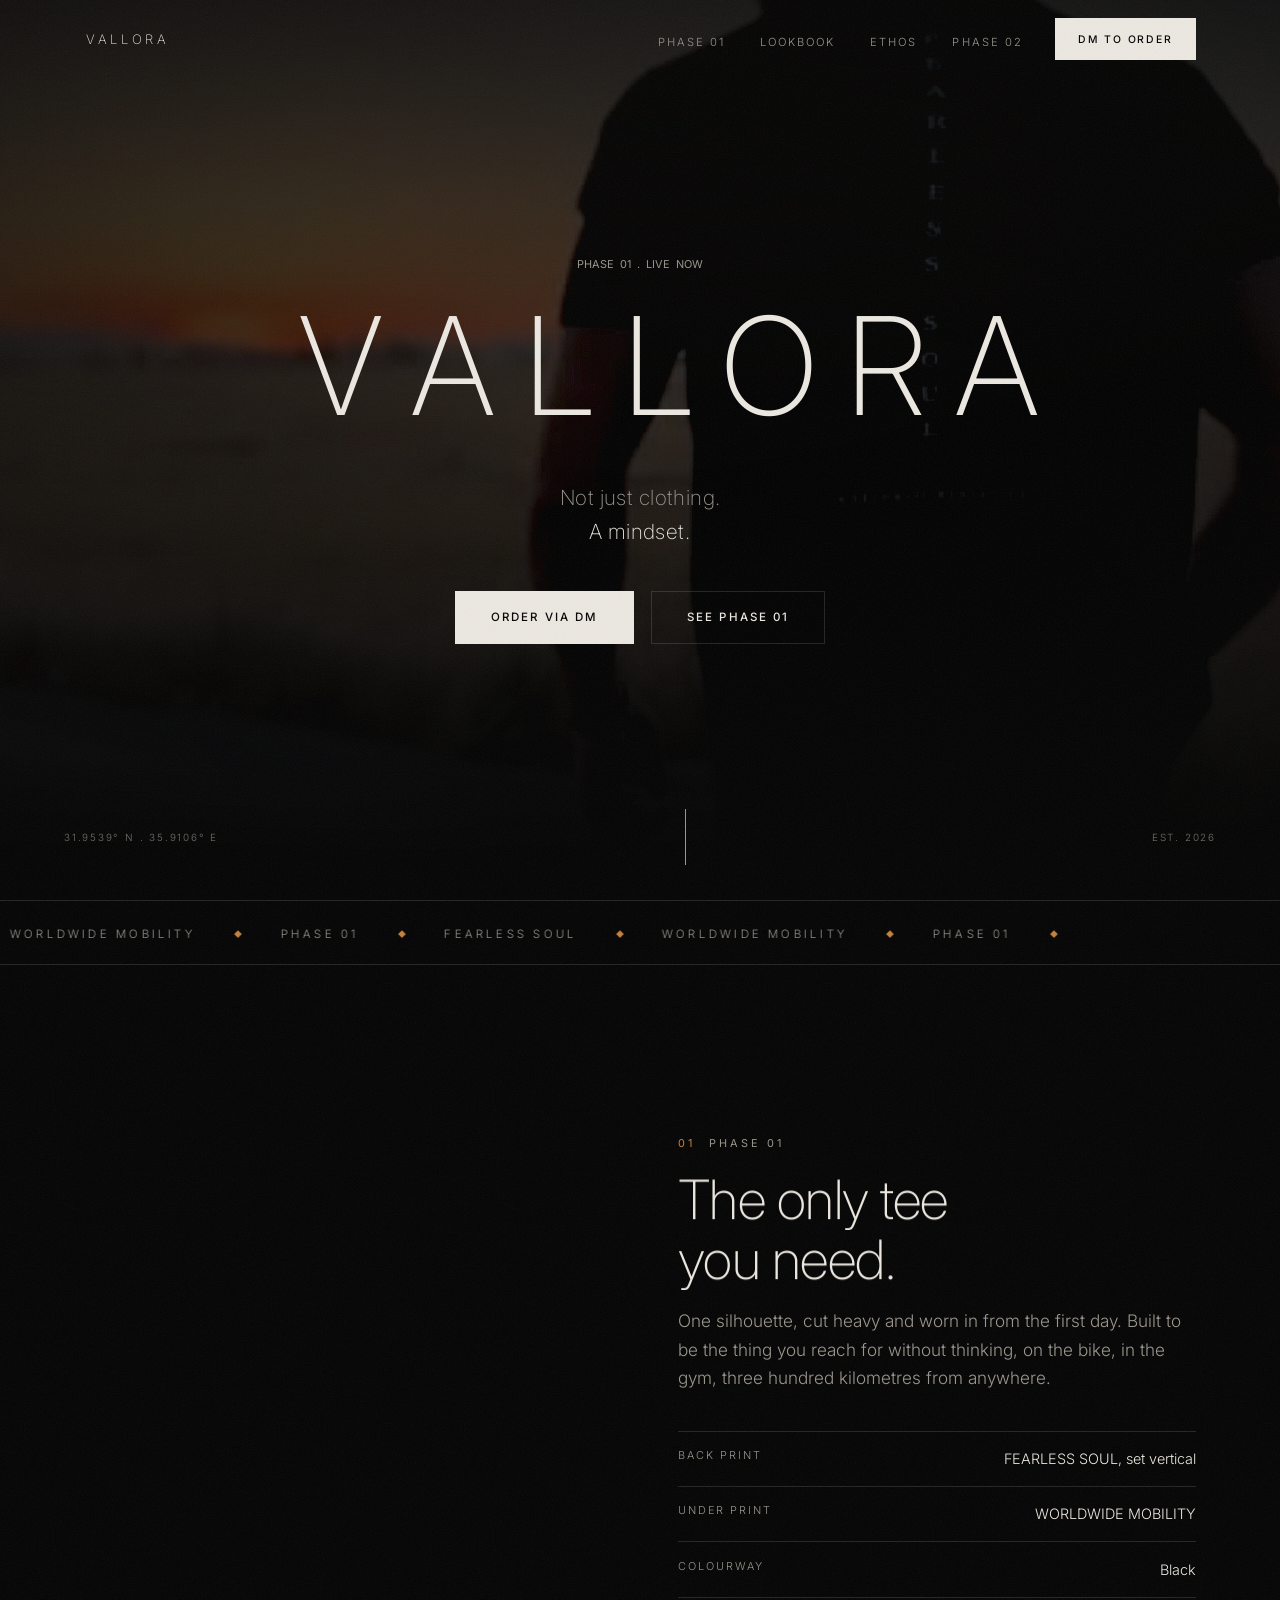
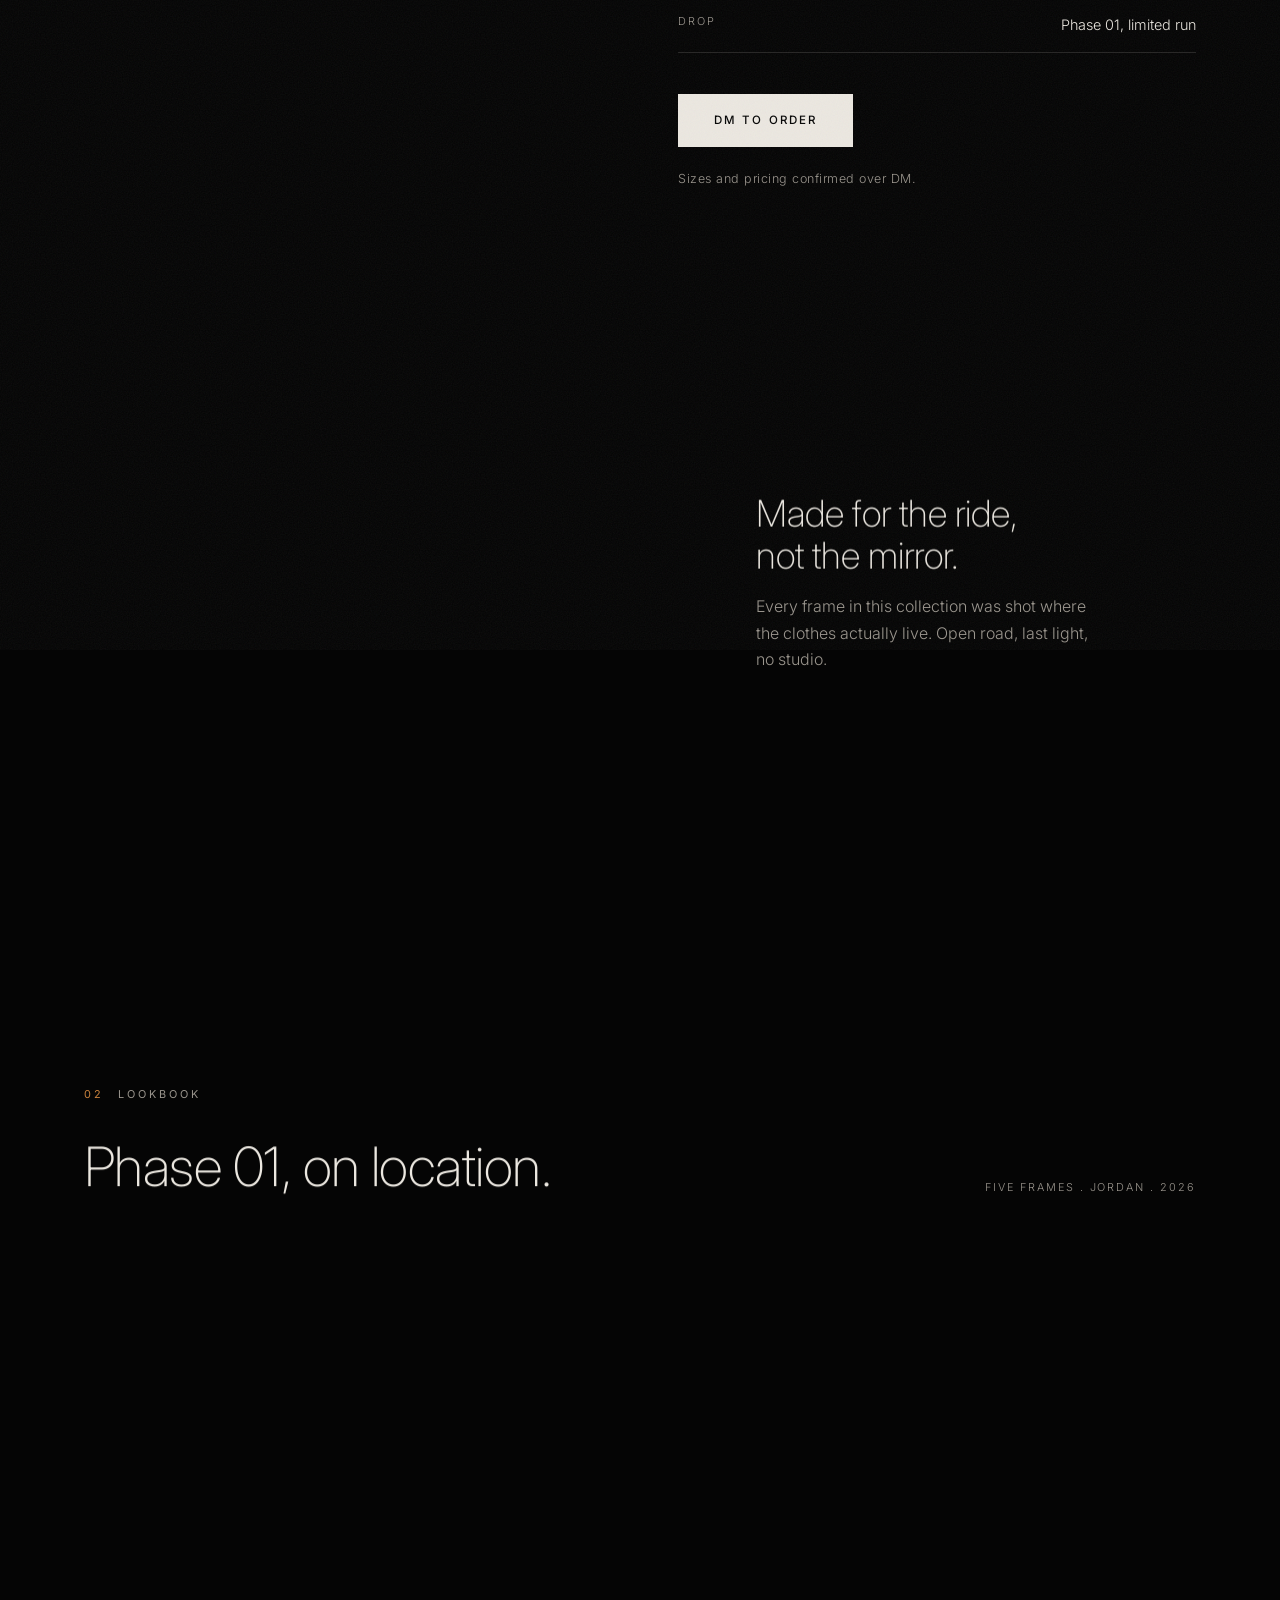
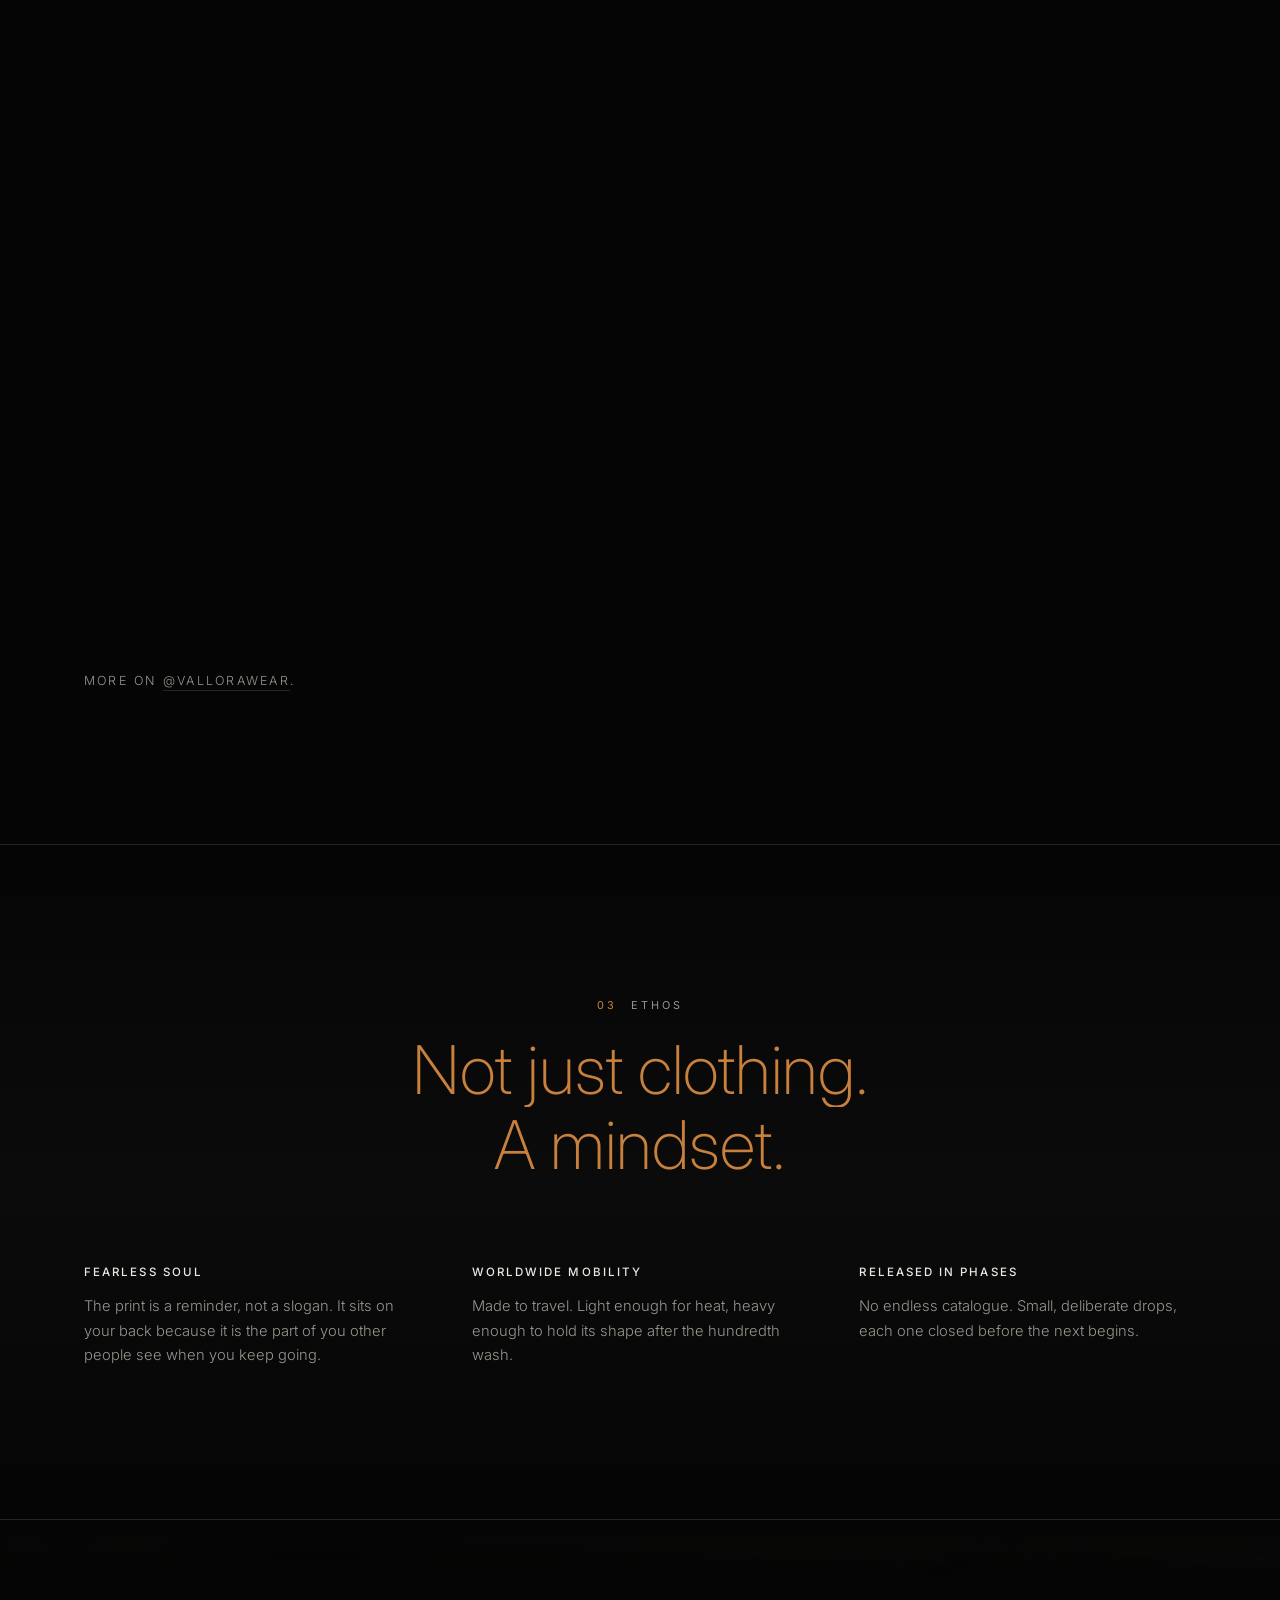
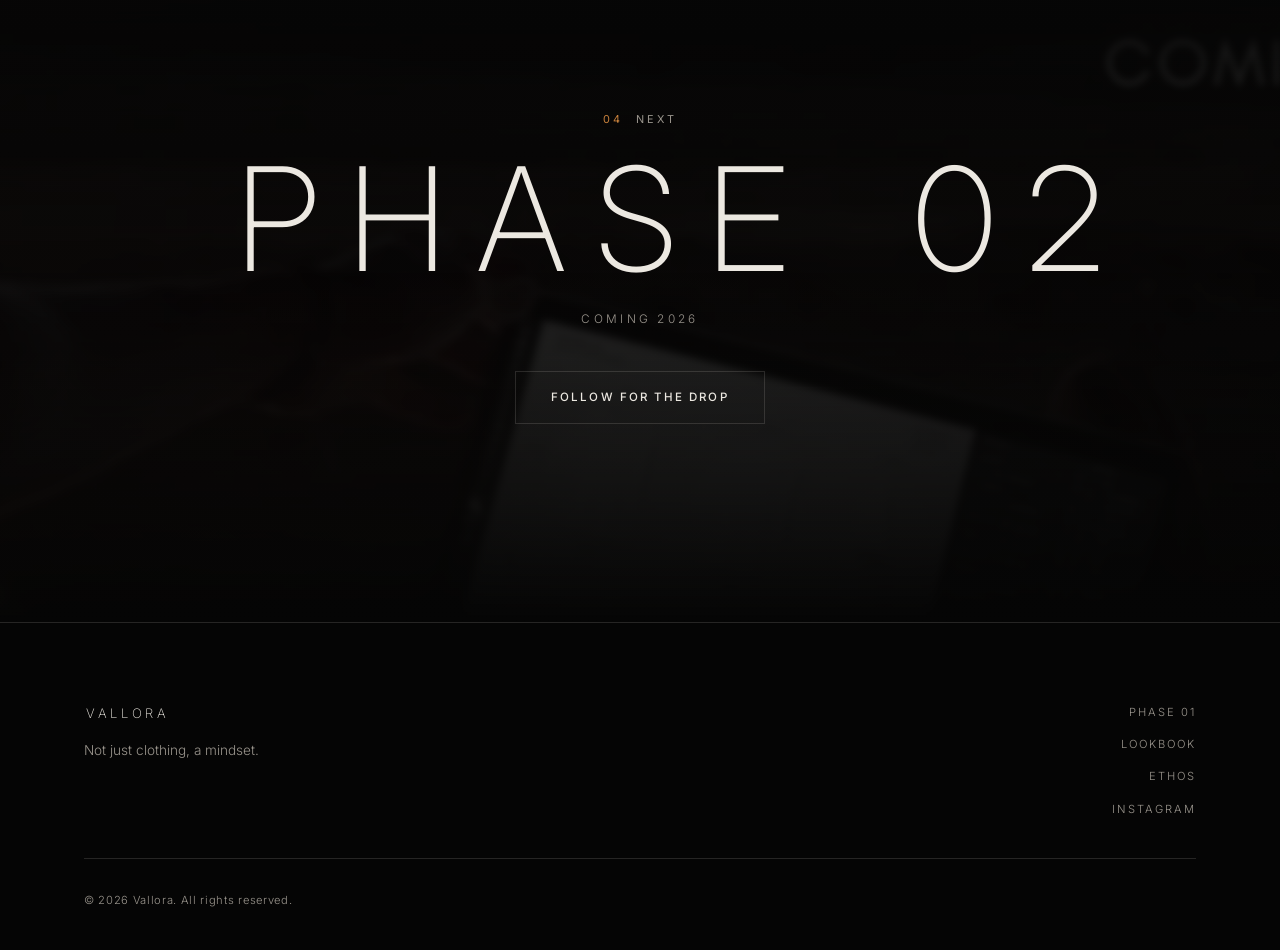
==== index.html @ 8035745e "Motion layer: split text, parallax, grain, custom cursor, image sharpening Keeps the minimal brand d" ====
<!DOCTYPE html>
<html lang="en">
<head>
<meta charset="utf-8">
<meta name="viewport" content="width=device-width, initial-scale=1">
<title>VALLORA . Not just clothing, a mindset.</title>
<meta name="description" content="VALLORA. Minimal streetwear built for the road. Phase 01 is live. Fearless Soul. Worldwide mobility.">
<meta name="theme-color" content="#050505">

<meta property="og:type" content="website">
<meta property="og:title" content="VALLORA">
<meta property="og:description" content="Not just clothing, a mindset. Phase 01 is live.">
<meta property="og:image" content="https://mawccu.github.io/vallora/assets/img/vallora-11.jpg">
<meta property="og:url" content="https://mawccu.github.io/vallora/">
<meta name="twitter:card" content="summary_large_image">

<link rel="icon" href="assets/img/vallora-00.jpg">
<link rel="preconnect" href="https://fonts.googleapis.com">
<link rel="preconnect" href="https://fonts.gstatic.com" crossorigin>
<link href="https://fonts.googleapis.com/css2?family=Inter:wght@200;300;400;500&display=swap" rel="stylesheet">
<link rel="preload" as="image" href="assets/img/vallora-11.jpg">
<link rel="stylesheet" href="assets/css/style.css">

<!-- `js` gates every hidden-until-revealed state, and is set before first paint
     so content never flashes. The watchdog is the safety net: if main.js is
     blocked, 404s or throws, the class comes back off and the page renders as
     plain static content rather than staying invisible. -->
<script>
  document.documentElement.className += ' js';
  setTimeout(function () {
    if (!window.__valloraReady) {
      document.documentElement.className =
        document.documentElement.className.replace(/\bjs\b/, '');
    }
  }, 3000);
</script>
</head>
<body>

<a class="skip" href="#main">Skip to content</a>

<!-- ─ svg filters ─
     feConvolveMatrix recovers apparent edge detail on the source photography,
     which tops out at 640px. Kernel sums to 1 so overall luminance holds. -->
<svg class="svg-defs" aria-hidden="true" focusable="false">
  <filter id="sharpen" x="0" y="0" width="100%" height="100%">
    <feConvolveMatrix order="3" preserveAlpha="true"
      kernelMatrix="0 -0.6 0 -0.6 3.4 -0.6 0 -0.6 0"/>
  </filter>
</svg>

<div class="grain" aria-hidden="true"></div>
<div class="progress" aria-hidden="true"><span></span></div>

<div class="cursor" aria-hidden="true">
  <div class="cursor__ring"><span class="cursor__label"></span></div>
  <div class="cursor__dot"></div>
</div>

<div class="intro" aria-hidden="true">
  <div class="intro__mark">VALLORA</div>
  <div class="intro__bar"><span></span></div>
</div>

<header class="nav" id="nav">
  <div class="nav__inner">
    <a class="wordmark wordmark--sm" href="#top" aria-label="Vallora home">VALLORA</a>

    <nav class="nav__links" aria-label="Primary">
      <a href="#phase01"><span>Phase 01</span></a>
      <a href="#lookbook"><span>Lookbook</span></a>
      <a href="#ethos"><span>Ethos</span></a>
      <a href="#phase02"><span>Phase 02</span></a>
    </nav>

    <a class="btn btn--sm magnetic" href="https://www.instagram.com/vallorawear/" target="_blank" rel="noopener">
      DM to order
    </a>

    <button class="burger" id="burger" aria-label="Menu" aria-expanded="false" aria-controls="mobileMenu">
      <span></span><span></span>
    </button>
  </div>
</header>

<div class="mobile-menu" id="mobileMenu" hidden>
  <nav aria-label="Mobile">
    <a href="#phase01">Phase 01</a>
    <a href="#lookbook">Lookbook</a>
    <a href="#ethos">Ethos</a>
    <a href="#phase02">Phase 02</a>
    <a class="mobile-menu__cta" href="https://www.instagram.com/vallorawear/" target="_blank" rel="noopener">DM to order</a>
  </nav>
</div>

<main id="main">

  <!-- ─ hero ─ -->
  <section class="hero" id="top">
    <div class="hero__media" data-parallax="0.28">
      <img src="assets/img/vallora-11.jpg" alt="" aria-hidden="true" fetchpriority="high">
    </div>
    <div class="hero__scrim"></div>

    <div class="hero__body">
      <p class="eyebrow" data-split="chars">Phase 01 . Live now</p>
      <h1 class="wordmark wordmark--hero" data-split="chars" data-delay="120">VALLORA</h1>
      <p class="hero__tag" data-split="lines" data-delay="420">Not just clothing.<br><em>A mindset.</em></p>

      <div class="hero__actions reveal" data-delay="6">
        <a class="btn magnetic" href="https://www.instagram.com/vallorawear/" target="_blank" rel="noopener">Order via DM</a>
        <a class="btn btn--ghost magnetic" href="#phase01">See Phase 01</a>
      </div>
    </div>

    <div class="hero__foot">
      <span class="hero__coord">31.9539&deg; N . 35.9106&deg; E</span>
      <a class="hero__scroll" href="#phase01" aria-label="Scroll to Phase 01">
        <span class="hero__scroll-line"></span>
      </a>
      <span class="hero__coord hero__coord--r">Est. 2026</span>
    </div>
  </section>

  <!-- ─ marquee ─ -->
  <div class="marquee" aria-hidden="true">
    <div class="marquee__track">
      <span>FEARLESS SOUL</span><i>&#9670;</i>
      <span>WORLDWIDE MOBILITY</span><i>&#9670;</i>
      <span>PHASE 01</span><i>&#9670;</i>
      <span>FEARLESS SOUL</span><i>&#9670;</i>
      <span>WORLDWIDE MOBILITY</span><i>&#9670;</i>
      <span>PHASE 01</span><i>&#9670;</i>
    </div>
  </div>

  <!-- ─ phase 01 ─ -->
  <section class="section product" id="phase01">
    <div class="wrap product__grid">

      <div class="product__media">
        <figure class="frame frame--tall unmask" data-parallax="0.08">
          <img src="assets/img/vallora-04.jpg" alt="Rear view of the Phase 01 tee, Fearless Soul back print, beside a motorcycle" loading="lazy">
        </figure>
        <figure class="frame frame--offset unmask" data-delay="2">
          <img src="assets/img/vallora-13.jpg" alt="Close detail of the Vallora chest mark on the Phase 01 tee" loading="lazy">
        </figure>
      </div>

      <div class="product__copy">
        <p class="eyebrow reveal"><span class="idx">01</span> Phase 01</p>
        <h2 class="h2" data-split="lines">The only tee<br>you need.</h2>
        <p class="lede reveal" data-delay="2">
          One silhouette, cut heavy and worn in from the first day. Built to be
          the thing you reach for without thinking, on the bike, in the gym,
          three hundred kilometres from anywhere.
        </p>

        <dl class="specs">
          <div class="reveal" data-delay="3"><dt>Back print</dt><dd>FEARLESS SOUL, set vertical</dd></div>
          <div class="reveal" data-delay="4"><dt>Under print</dt><dd>WORLDWIDE MOBILITY</dd></div>
          <div class="reveal" data-delay="5"><dt>Colourway</dt><dd>Black</dd></div>
          <div class="reveal" data-delay="6"><dt>Drop</dt><dd>Phase 01, limited run</dd></div>
        </dl>

        <!-- TODO: real price + size run once the brand confirms them -->
        <div class="product__cta reveal" data-delay="7">
          <a class="btn magnetic" href="https://www.instagram.com/vallorawear/" target="_blank" rel="noopener">DM to order</a>
          <p class="note">Sizes and pricing confirmed over DM.</p>
        </div>
      </div>

    </div>
  </section>

  <!-- ─ detail strip ─ -->
  <section class="detail">
    <figure class="detail__img unmask" data-parallax="0.1">
      <img src="assets/img/vallora-06.jpg" alt="Phase 01 tee styled with denim" loading="lazy">
    </figure>
    <div class="detail__copy">
      <h3 class="h3" data-split="lines">Made for the ride,<br>not the mirror.</h3>
      <p class="reveal" data-delay="2">
        Every frame in this collection was shot where the clothes actually live.
        Open road, last light, no studio.
      </p>
    </div>
  </section>

  <!-- ─ lookbook ─ -->
  <section class="section" id="lookbook">
    <div class="wrap">
      <header class="section__head section__head--split">
        <p class="eyebrow reveal"><span class="idx">02</span> Lookbook</p>
        <h2 class="h2" data-split="lines">Phase 01, on location.</h2>
        <p class="section__meta reveal" data-delay="3">Five frames . Jordan . 2026</p>
      </header>

      <div class="gallery">
        <figure class="gal gal--wide unmask" data-cursor="view"><img src="assets/img/vallora-12.jpg" alt="Phase 01 tee at golden hour above the valley" loading="lazy"><figcaption><span>01</span> Above the valley</figcaption></figure>
        <figure class="gal unmask" data-delay="1" data-cursor="view"><img src="assets/img/vallora-08.jpg" alt="Riding out in the Phase 01 tee" loading="lazy"><figcaption><span>02</span> Riding out</figcaption></figure>
        <figure class="gal unmask" data-delay="2" data-cursor="view"><img src="assets/img/vallora-05.jpg" alt="Phase 01 campaign frame at sunset" loading="lazy"><figcaption><span>03</span> Last light</figcaption></figure>
        <figure class="gal gal--crop-left unmask" data-delay="1" data-cursor="view"><img src="assets/img/vallora-10.jpg" alt="Phase 01 tee on the steps at dusk" loading="lazy"><figcaption><span>04</span> The steps</figcaption></figure>
        <figure class="gal unmask" data-delay="2" data-cursor="view"><img src="assets/img/vallora-09.jpg" alt="Phase 01 launch frame" loading="lazy"><figcaption><span>05</span> Launch day</figcaption></figure>
      </div>

      <p class="gallery__note reveal">
        More on <a href="https://www.instagram.com/vallorawear/" target="_blank" rel="noopener">@vallorawear</a>.
      </p>
    </div>
  </section>

  <!-- ─ ethos ─ -->
  <section class="section ethos" id="ethos">
    <div class="wrap ethos__inner">
      <p class="eyebrow reveal"><span class="idx">03</span> Ethos</p>
      <blockquote class="ethos__quote" data-split="lines">
        Not just clothing.<br><span>A mindset.</span>
      </blockquote>
      <div class="ethos__cols">
        <div class="reveal" data-delay="2">
          <h4>Fearless soul</h4>
          <p>The print is a reminder, not a slogan. It sits on your back because it is the part of you other people see when you keep going.</p>
        </div>
        <div class="reveal" data-delay="3">
          <h4>Worldwide mobility</h4>
          <p>Made to travel. Light enough for heat, heavy enough to hold its shape after the hundredth wash.</p>
        </div>
        <div class="reveal" data-delay="4">
          <h4>Released in phases</h4>
          <p>No endless catalogue. Small, deliberate drops, each one closed before the next begins.</p>
        </div>
      </div>
    </div>
  </section>

  <!-- ─ feedback ─
       HIDDEN FOR LAUNCH. The markup below is finished and styled, it is only
       waiting on real quotes, which live in the brand's "Feedbacks" Instagram
       highlight behind the login wall. To bring the section back: uncomment
       this block, swap the three placeholders for genuine quotes, and drop the
       `is-placeholder` class from each figure. Do not ship invented reviews.

  <section class="section feedback">
    <div class="wrap">
      <header class="section__head">
        <p class="eyebrow reveal">Feedback</p>
        <h2 class="h2 reveal" data-delay="1">From the first run.</h2>
      </header>
      <div class="feedback__grid">
        <figure class="quote is-placeholder reveal"><blockquote>Customer quote goes here.</blockquote><figcaption>Name, city</figcaption></figure>
        <figure class="quote is-placeholder reveal" data-delay="1"><blockquote>Customer quote goes here.</blockquote><figcaption>Name, city</figcaption></figure>
        <figure class="quote is-placeholder reveal" data-delay="2"><blockquote>Customer quote goes here.</blockquote><figcaption>Name, city</figcaption></figure>
      </div>
    </div>
  </section>
  -->

  <!-- ─ phase 02 ─ -->
  <section class="phase02" id="phase02">
    <div class="phase02__media" data-parallax="0.2">
      <img src="assets/img/vallora-03.jpg" alt="" aria-hidden="true" loading="lazy">
    </div>
    <div class="phase02__scrim"></div>
    <div class="phase02__body">
      <p class="eyebrow reveal"><span class="idx">04</span> Next</p>
      <h2 class="phase02__title" data-split="chars" data-delay="80">PHASE 02</h2>
      <p class="phase02__sub reveal" data-delay="4">Coming 2026</p>
      <a class="btn btn--ghost magnetic reveal" data-delay="5" href="https://www.instagram.com/vallorawear/" target="_blank" rel="noopener">
        Follow for the drop
      </a>
    </div>
  </section>

</main>

<footer class="footer">
  <div class="wrap footer__inner">
    <div class="footer__brand">
      <p class="wordmark wordmark--sm">VALLORA</p>
      <p class="footer__tag">Not just clothing, a mindset.</p>
    </div>

    <nav class="footer__nav" aria-label="Footer">
      <a href="#phase01">Phase 01</a>
      <a href="#lookbook">Lookbook</a>
      <a href="#ethos">Ethos</a>
      <a href="https://www.instagram.com/vallorawear/" target="_blank" rel="noopener">Instagram</a>
    </nav>

    <p class="footer__legal">&copy; <span id="year">2026</span> Vallora. All rights reserved.</p>
  </div>
</footer>

<script src="assets/js/main.js"></script>
</body>
</html>
---- assets/css/style.css ----
/* ============================================================
   VALLORA
   ============================================================ */

:root{
  --ink:#050505;
  --ink-2:#0b0b0c;
  --ink-3:#131315;
  --paper:#ece8e1;
  --paper-dim:#9a958d;
  --ember:#c8813c;      /* pulled from the golden hour campaign frames */
  --line:rgba(236,232,225,.14);

  --wrap:1240px;
  --gut:clamp(20px,5vw,64px);

  --track-xl:.42em;
  --track-lg:.28em;
  --track-md:.18em;

  --ease:cubic-bezier(.22,.61,.36,1);
  --ease-mask:cubic-bezier(.76,0,.24,1);
}

*,*::before,*::after{box-sizing:border-box}

html{
  -webkit-text-size-adjust:100%;
  scroll-behavior:smooth;
}

body{
  margin:0;
  background:var(--ink);
  color:var(--paper);
  font-family:"Inter",system-ui,-apple-system,"Segoe UI",Roboto,sans-serif;
  font-weight:300;
  line-height:1.65;
  -webkit-font-smoothing:antialiased;
  overflow-x:hidden;
}

img{display:block;max-width:100%;height:auto}
a{color:inherit;text-decoration:none}
button{font:inherit;color:inherit;background:none;border:0;cursor:pointer}

::selection{background:var(--ember);color:var(--ink)}

.svg-defs{position:absolute;width:0;height:0;overflow:hidden}

.skip{
  position:absolute;left:-9999px;top:0;z-index:400;
  padding:12px 20px;background:var(--paper);color:var(--ink);
}
.skip:focus{left:12px;top:12px}

:focus-visible{outline:2px solid var(--ember);outline-offset:3px}

.wrap{
  width:100%;
  max-width:var(--wrap);
  margin-inline:auto;
  padding-inline:var(--gut);
}

/* ── grain ──────────────────────────────────────────────────
   Sits over everything. Does the heavy lifting of making 640px
   source photography read as film rather than as low res. */

.grain{
  position:fixed;inset:-150%;
  z-index:300;
  pointer-events:none;
  opacity:.055;
  background-image:url("data:image/svg+xml,%3Csvg xmlns='http://www.w3.org/2000/svg' width='220' height='220'%3E%3Cfilter id='n'%3E%3CfeTurbulence type='fractalNoise' baseFrequency='.82' numOctaves='4' stitchTiles='stitch'/%3E%3C/filter%3E%3Crect width='100%25' height='100%25' filter='url(%23n)'/%3E%3C/svg%3E");
  animation:grain 6s steps(6) infinite;
  will-change:transform;
}
@keyframes grain{
  0%{transform:translate(0,0)}
  20%{transform:translate(-6%,3%)}
  40%{transform:translate(4%,-5%)}
  60%{transform:translate(-3%,6%)}
  80%{transform:translate(6%,2%)}
  100%{transform:translate(0,0)}
}

/* ── scroll progress ────────────────────────────────────── */

.progress{
  position:fixed;top:0;left:0;z-index:200;
  width:100%;height:1px;
  background:transparent;
  pointer-events:none;
}
.progress span{
  display:block;height:100%;width:100%;
  background:var(--ember);
  transform:scaleX(0);
  transform-origin:left;
}

/* ── custom cursor ──────────────────────────────────────── */

.cursor{display:none}

@media (hover:hover) and (pointer:fine){
  .cursor{
    display:block;
    position:fixed;top:0;left:0;z-index:350;
    pointer-events:none;
    mix-blend-mode:difference;
    /* stays invisible until the pointer actually moves, otherwise it parks
       in the middle of the hero on load */
    opacity:0;
    transition:opacity .3s var(--ease);
  }
  .cursor.is-live{opacity:1}
  .cursor__dot,.cursor__ring{
    position:fixed;top:0;left:0;
    border-radius:50%;
    transform:translate(-50%,-50%);
  }
  .cursor__dot{
    width:5px;height:5px;
    background:var(--paper);
  }
  .cursor__ring{
    width:34px;height:34px;
    border:1px solid rgba(236,232,225,.5);
    display:grid;place-items:center;
    transition:width .4s var(--ease),height .4s var(--ease),
               background .4s var(--ease),border-color .4s var(--ease);
  }
  .cursor__label{
    font-size:.5rem;
    letter-spacing:var(--track-md);
    text-transform:uppercase;
    color:var(--ink);
    opacity:0;
    transition:opacity .3s var(--ease);
  }
  .cursor.is-hover .cursor__ring{
    width:52px;height:52px;
    background:rgba(236,232,225,.16);
    border-color:transparent;
  }
  .cursor.is-view .cursor__ring{
    width:82px;height:82px;
    background:var(--paper);
    border-color:transparent;
  }
  .cursor.is-view .cursor__label{opacity:1}
  .cursor.is-view .cursor__dot{opacity:0}

  /* the real pointer would fight the custom one */
  .js body{cursor:none}
  .js a,.js button{cursor:none}
}

/* ── intro ──────────────────────────────────────────────── */

.intro{
  position:fixed;inset:0;z-index:250;
  display:none;
  place-items:center;
  background:var(--ink);
}
.js .intro.is-armed{display:grid}

.intro__mark{
  font-size:clamp(1.4rem,4vw,2.4rem);
  font-weight:200;
  letter-spacing:var(--track-xl);
  text-indent:var(--track-xl);
  opacity:0;
  transform:translateY(14px);
  transition:opacity .9s var(--ease),transform .9s var(--ease);
}
.intro.is-in .intro__mark{opacity:1;transform:none}

.intro__bar{
  position:absolute;
  left:50%;bottom:22%;
  transform:translateX(-50%);
  width:min(200px,40vw);height:1px;
  background:var(--line);
  overflow:hidden;
}
.intro__bar span{
  display:block;height:100%;width:100%;
  background:var(--paper);
  transform:scaleX(0);
  transform-origin:left;
  transition:transform 1.05s var(--ease);
}
.intro.is-in .intro__bar span{transform:scaleX(1)}

.intro.is-out{
  transform:translateY(-100%);
  transition:transform 1s var(--ease-mask);
}

/* ── type ───────────────────────────────────────────────── */

.wordmark{
  font-weight:200;
  letter-spacing:var(--track-xl);
  text-transform:uppercase;
  margin:0;
  /* letter-spacing leaves a trailing gap after the last glyph, so a centred
     line reads half that gap too far left. compensate by half, not all of it. */
  text-indent:calc(var(--track-xl) / 2);
}

.wordmark--sm{font-size:.82rem;letter-spacing:var(--track-lg);text-indent:calc(var(--track-lg) / 2)}

.wordmark--hero{
  font-size:clamp(2.6rem,11vw,8.5rem);
  line-height:1;
  margin:.18em 0 .34em;
}

.eyebrow{
  margin:0 0 1.1rem;
  font-size:.68rem;
  font-weight:400;
  letter-spacing:var(--track-lg);
  text-transform:uppercase;
  color:var(--paper-dim);
}
.idx{color:var(--ember);margin-right:.7em}

.h2{
  margin:0;
  font-size:clamp(1.9rem,4.4vw,3.4rem);
  font-weight:200;
  line-height:1.1;
  letter-spacing:-.01em;
}

.h3{
  margin:0 0 1rem;
  font-size:clamp(1.5rem,3.2vw,2.3rem);
  font-weight:200;
  line-height:1.15;
}

.lede{
  color:var(--paper-dim);
  font-size:clamp(.98rem,1.5vw,1.08rem);
  max-width:46ch;
}

.note{
  margin:.9rem 0 0;
  font-size:.78rem;
  letter-spacing:.04em;
  color:var(--paper-dim);
}

/* ── buttons ────────────────────────────────────────────── */

.btn{
  --pad:1rem 2.2rem;
  position:relative;
  display:inline-block;
  padding:var(--pad);
  border:1px solid var(--paper);
  background:transparent;
  color:var(--ink);
  font-size:.72rem;
  font-weight:500;
  letter-spacing:var(--track-md);
  text-transform:uppercase;
  overflow:hidden;
  z-index:0;
  transition:color .5s var(--ease),border-color .5s var(--ease);
}
/* wipe fill rather than a flat colour swap */
.btn::before{
  content:"";
  position:absolute;inset:0;z-index:-1;
  background:var(--paper);
  transform-origin:bottom;
  transition:transform .55s var(--ease-mask);
}
.btn:hover{color:var(--paper)}
.btn:hover::before{transform:scaleY(0);transform-origin:top}

.btn--ghost{
  color:var(--paper);
  border-color:var(--line);
}
.btn--ghost::before{transform:scaleY(0);transform-origin:top}
.btn--ghost:hover{color:var(--ink);border-color:var(--paper)}
.btn--ghost:hover::before{transform:scaleY(1);transform-origin:bottom}

.btn--sm{--pad:.72rem 1.4rem;font-size:.65rem}

.magnetic{will-change:transform}

/* ── nav ────────────────────────────────────────────────── */

.nav{
  position:fixed;inset:0 0 auto;z-index:100;
  transition:background .5s var(--ease),backdrop-filter .5s var(--ease),
             border-color .5s var(--ease),transform .55s var(--ease);
  border-bottom:1px solid transparent;
}
.nav.is-stuck{
  background:rgba(5,5,5,.78);
  backdrop-filter:blur(14px);
  -webkit-backdrop-filter:blur(14px);
  border-bottom-color:var(--line);
}
/* get out of the way on the way down, come back on the way up */
.nav.is-hidden{transform:translateY(-100%)}

.nav__inner{
  max-width:var(--wrap);
  margin-inline:auto;
  padding:1.15rem var(--gut);
  display:flex;
  align-items:center;
  gap:2rem;
}

.nav__links{
  margin-left:auto;
  display:flex;
  gap:2.2rem;
}
.nav__links a{
  display:block;
  height:1.2em;
  overflow:hidden;
  font-size:.7rem;
  letter-spacing:var(--track-md);
  text-transform:uppercase;
  color:var(--paper-dim);
}
/* label rolls up and is replaced by a copy of itself */
.nav__links a span{
  display:block;
  transition:transform .5s var(--ease-mask),color .5s var(--ease);
}
.nav__links a span::after{
  content:attr(data-label);
  position:absolute;
  left:0;top:100%;
  color:var(--paper);
}
.nav__links a:hover span{transform:translateY(-100%)}

.burger{
  display:none;
  width:34px;height:34px;
  margin-left:auto;
  position:relative;
}
.burger span{
  position:absolute;left:6px;
  width:22px;height:1px;
  background:var(--paper);
  transition:transform .4s var(--ease),opacity .3s var(--ease);
}
.burger span:nth-child(1){top:14px}
.burger span:nth-child(2){top:20px}
.burger[aria-expanded="true"] span:nth-child(1){transform:translateY(3px) rotate(45deg)}
.burger[aria-expanded="true"] span:nth-child(2){transform:translateY(-3px) rotate(-45deg)}

.mobile-menu{
  position:fixed;inset:0;z-index:95;
  background:var(--ink);
  display:grid;place-items:center;
  opacity:0;
  transition:opacity .4s var(--ease);
}
.mobile-menu.is-open{opacity:1}
.mobile-menu nav{
  display:flex;flex-direction:column;
  align-items:center;gap:2rem;
  text-align:center;
}
.mobile-menu a{
  font-size:1.05rem;
  letter-spacing:var(--track-md);
  text-transform:uppercase;
  font-weight:200;
}
.mobile-menu__cta{
  margin-top:1rem;
  padding:1rem 2.2rem;
  border:1px solid var(--line);
  font-size:.72rem !important;
}

/* ── hero ───────────────────────────────────────────────── */

.hero{
  position:relative;
  min-height:100svh;
  display:grid;
  place-items:center;
  text-align:center;
  padding:7rem var(--gut) 7rem;
  overflow:hidden;
  /* if a photo fails to load the gradient still reads as intentional */
  background:radial-gradient(120% 80% at 50% 0%,#1c1712 0%,var(--ink) 62%);
}

.hero__media{position:absolute;inset:-12% 0;will-change:transform}
.hero__media img{
  width:100%;height:100%;
  object-fit:cover;
  object-position:center 38%;
  opacity:.5;
  /* sharpen recovers edge detail the 640px source lost */
  filter:url(#sharpen) grayscale(.22) contrast(1.1) saturate(1.05);
  transform:scale(1.08);
  animation:heroDrift 26s var(--ease) forwards;
}
@keyframes heroDrift{to{transform:scale(1)}}

.hero__scrim{
  position:absolute;inset:0;
  background:
    linear-gradient(to bottom,rgba(5,5,5,.72) 0%,rgba(5,5,5,.34) 42%,var(--ink) 96%),
    radial-gradient(70% 60% at 50% 45%,transparent 0%,rgba(5,5,5,.55) 100%);
}

/* the wordmark is sized against the viewport, not a text column, so the body
   is unconstrained and the prose inside carries its own measure */
.hero__body{position:relative;z-index:2;width:100%}

.hero__tag{
  max-width:34ch;
  margin:0 auto 2.6rem;
  font-size:clamp(1rem,2vw,1.3rem);
  font-weight:200;
  letter-spacing:.02em;
  color:var(--paper-dim);
}
.hero__tag em{font-style:normal;color:var(--paper)}

.hero__actions{
  display:flex;
  flex-wrap:wrap;
  gap:1rem;
  justify-content:center;
}

.hero__foot{
  position:absolute;
  left:0;right:0;bottom:2.2rem;
  z-index:2;
  padding-inline:var(--gut);
  display:flex;
  align-items:center;
  justify-content:space-between;
  gap:1rem;
}
.hero__coord{
  font-size:.62rem;
  letter-spacing:var(--track-md);
  text-transform:uppercase;
  color:var(--paper-dim);
  opacity:.75;
}

.hero__scroll{
  width:1px;height:56px;
  overflow:hidden;
  flex:none;
}
.hero__scroll-line{
  display:block;width:1px;height:100%;
  background:var(--paper-dim);
  animation:scrollLine 2.4s var(--ease) infinite;
}
@keyframes scrollLine{
  0%{transform:translateY(-100%)}
  60%,100%{transform:translateY(100%)}
}

/* ── marquee ────────────────────────────────────────────── */

.marquee{
  border-block:1px solid var(--line);
  padding:1.15rem 0;
  overflow:hidden;
  white-space:nowrap;
}
.marquee__track{
  display:inline-flex;
  align-items:center;
  gap:2.4rem;
  padding-left:2.4rem;
  will-change:transform;
}
.marquee span{
  font-size:.72rem;
  letter-spacing:var(--track-lg);
  text-transform:uppercase;
  color:var(--paper-dim);
}
.marquee i{color:var(--ember);font-size:.5rem;font-style:normal}

/* drifts on CSS alone; main.js switches this off only once it takes over, so a
   failed script leaves a moving marquee rather than a dead one */
.marquee__track{animation:slide 34s linear infinite}
@keyframes slide{to{transform:translateX(-50%)}}

/* ── sections ───────────────────────────────────────────── */

.section{padding:clamp(5rem,12vw,9.5rem) 0}
.section__head{margin-bottom:clamp(2.5rem,5vw,4rem)}

.section__head--split{
  display:grid;
  grid-template-columns:1fr auto;
  align-items:end;
  gap:1rem 2rem;
}
.section__head--split .eyebrow{grid-column:1/-1}
.section__meta{
  margin:0;
  font-size:.68rem;
  letter-spacing:var(--track-md);
  text-transform:uppercase;
  color:var(--paper-dim);
  text-align:right;
}

/* ── phase 01 ───────────────────────────────────────────── */

.product__grid{
  display:grid;
  grid-template-columns:1fr 1fr;
  gap:clamp(2.5rem,6vw,6rem);
  align-items:center;
}

.product__media{position:relative}

.frame{
  margin:0;
  overflow:hidden;
  background:linear-gradient(150deg,var(--ink-3),var(--ink-2));
}
.frame img{
  width:100%;height:100%;
  object-fit:cover;
  filter:url(#sharpen) contrast(1.04);
  transition:transform 1.2s var(--ease);
}
.frame:hover img{transform:scale(1.05)}

.frame--tall{aspect-ratio:3/4}

.frame--offset{
  position:absolute;
  right:-14%;bottom:-12%;
  width:52%;
  aspect-ratio:3/4;
  border:6px solid var(--ink);
}

.product__copy{padding-block:1rem}

.specs{
  margin:2.4rem 0 2.6rem;
  padding:0;
  border-top:1px solid var(--line);
}
.specs>div{
  display:flex;
  justify-content:space-between;
  gap:1.5rem;
  padding:.95rem 0;
  border-bottom:1px solid var(--line);
}
.specs dt{
  font-size:.68rem;
  letter-spacing:var(--track-md);
  text-transform:uppercase;
  color:var(--paper-dim);
}
.specs dd{margin:0;font-size:.9rem;text-align:right}

/* ── detail strip ───────────────────────────────────────── */

.detail{
  display:grid;
  grid-template-columns:1.15fr .85fr;
  align-items:center;
  gap:clamp(2rem,6vw,5rem);
  padding:0 var(--gut) clamp(4rem,10vw,8rem);
  max-width:var(--wrap);
  margin-inline:auto;
}
.detail__img{
  margin:0;
  aspect-ratio:4/3;
  overflow:hidden;
  background:linear-gradient(150deg,var(--ink-3),var(--ink-2));
}
/* source is square, so a 4:3 box crops vertically. bias up to keep the figure */
.detail__img img{
  width:100%;height:100%;
  object-fit:cover;object-position:center 20%;
  filter:url(#sharpen) contrast(1.04);
}
.detail__copy p{color:var(--paper-dim);max-width:34ch;margin:0}

/* ── lookbook ───────────────────────────────────────────── */

.gallery{
  display:grid;
  grid-template-columns:repeat(3,1fr);
  gap:clamp(.6rem,1.4vw,1.1rem);
}

.gal{
  margin:0;
  position:relative;
  aspect-ratio:3/4;
  overflow:hidden;
  background:linear-gradient(150deg,var(--ink-3),var(--ink-2));
}
.gal--wide{grid-column:span 2;aspect-ratio:16/10}

.gal img{
  width:100%;height:100%;
  object-fit:cover;
  filter:url(#sharpen) grayscale(.2) contrast(1.05);
  transition:transform 1.2s var(--ease),filter .8s var(--ease);
}
.gal:hover img{transform:scale(1.06);filter:url(#sharpen) grayscale(0) contrast(1.05)}

/* this frame carries campaign text burned into its right third. bias the crop
   left so a portrait tile lands on the subject and drops the overlay. */
.gal--crop-left img{object-position:35% center}

.gal figcaption{
  position:absolute;
  left:0;right:0;bottom:0;
  padding:1.6rem 1.3rem 1.1rem;
  display:flex;
  align-items:baseline;
  gap:.8rem;
  font-size:.66rem;
  letter-spacing:var(--track-md);
  text-transform:uppercase;
  background:linear-gradient(to top,rgba(5,5,5,.8),transparent);
  opacity:0;
  transform:translateY(10px);
  transition:opacity .5s var(--ease),transform .5s var(--ease);
}
.gal figcaption span{color:var(--ember)}
.gal:hover figcaption{opacity:1;transform:none}

.gallery__note{
  margin:2.2rem 0 0;
  font-size:.78rem;
  letter-spacing:var(--track-md);
  text-transform:uppercase;
  color:var(--paper-dim);
}
.gallery__note a{border-bottom:1px solid var(--line);padding-bottom:2px}
.gallery__note a:hover{border-color:var(--ember);color:var(--paper)}

/* ── ethos ──────────────────────────────────────────────── */

.ethos{
  background:linear-gradient(to bottom,var(--ink),var(--ink-2),var(--ink));
  border-block:1px solid var(--line);
}
.ethos__inner{text-align:center}

.ethos__quote{
  margin:0 auto clamp(3rem,7vw,5rem);
  max-width:20ch;
  font-size:clamp(2rem,6vw,4.2rem);
  font-weight:200;
  line-height:1.12;
}
.ethos__quote span{color:var(--ember)}

.ethos__cols{
  display:grid;
  grid-template-columns:repeat(3,1fr);
  gap:clamp(2rem,4vw,3.5rem);
  text-align:left;
}
.ethos__cols h4{
  margin:0 0 .8rem;
  font-size:.72rem;
  font-weight:500;
  letter-spacing:var(--track-md);
  text-transform:uppercase;
}
.ethos__cols p{margin:0;color:var(--paper-dim);font-size:.92rem}

/* ── feedback ───────────────────────────────────────────── */

.feedback__grid{
  display:grid;
  grid-template-columns:repeat(3,1fr);
  gap:clamp(1rem,2.4vw,1.8rem);
}
.quote{
  margin:0;
  padding:2rem 1.8rem;
  border:1px solid var(--line);
  background:var(--ink-2);
}
.quote blockquote{
  margin:0 0 1.4rem;
  font-size:1rem;
  font-weight:200;
  line-height:1.6;
}
.quote figcaption{
  font-size:.68rem;
  letter-spacing:var(--track-md);
  text-transform:uppercase;
  color:var(--paper-dim);
}
/* visual flag so placeholder copy cannot ship unnoticed */
.quote.is-placeholder{border-style:dashed;opacity:.55}

/* ── phase 02 ───────────────────────────────────────────── */

.phase02{
  position:relative;
  min-height:78svh;
  display:grid;
  place-items:center;
  text-align:center;
  padding:clamp(5rem,12vw,9rem) var(--gut);
  overflow:hidden;
  background:radial-gradient(120% 90% at 50% 100%,#1c1712 0%,var(--ink) 60%);
}
.phase02__media{position:absolute;inset:-12% 0;overflow:hidden;will-change:transform}
/* this frame has "PHASE-02 COMING SOON" burned into its right third, which
   would fight the real headline. push it off centre and blur it back into
   texture so only the firelight and the tech pack read. */
.phase02__media img{
  width:100%;height:100%;
  object-fit:cover;
  object-position:22% center;
  opacity:.34;
  filter:grayscale(.55) blur(3px);
  transform:scale(1.22);
}
.phase02__scrim{
  position:absolute;inset:0;
  background:linear-gradient(to bottom,var(--ink),rgba(5,5,5,.45) 45%,var(--ink));
}
.phase02__body{position:relative;z-index:2}

.phase02__title{
  margin:0;
  font-size:clamp(2.6rem,12vw,9rem);
  font-weight:200;
  letter-spacing:var(--track-xl);
  text-indent:calc(var(--track-xl) / 2);
  line-height:1;
}
.phase02__sub{
  margin:1.2rem 0 2.6rem;
  font-size:.74rem;
  letter-spacing:var(--track-lg);
  text-transform:uppercase;
  color:var(--paper-dim);
}

/* ── footer ─────────────────────────────────────────────── */

.footer{
  border-top:1px solid var(--line);
  padding:clamp(3rem,7vw,5rem) 0 2.5rem;
}
.footer__inner{
  display:grid;
  grid-template-columns:1fr auto;
  gap:2.5rem 3rem;
  align-items:start;
}
.footer__tag{
  margin:.9rem 0 0;
  font-size:.85rem;
  color:var(--paper-dim);
}
.footer__nav{display:flex;flex-direction:column;gap:.85rem;text-align:right}
.footer__nav a{
  font-size:.7rem;
  letter-spacing:var(--track-md);
  text-transform:uppercase;
  color:var(--paper-dim);
  transition:color .35s var(--ease);
}
.footer__nav a:hover{color:var(--paper)}
.footer__legal{
  grid-column:1/-1;
  margin:0;
  padding-top:2rem;
  border-top:1px solid var(--line);
  font-size:.7rem;
  letter-spacing:.06em;
  color:var(--paper-dim);
}

/* ============================================================
   motion primitives
   Every hidden state is gated on .js so the page stays readable
   with scripting off or if main.js fails to load.
   ============================================================ */

.js .reveal{
  opacity:0;
  transform:translateY(22px);
  transition:opacity .95s var(--ease),transform .95s var(--ease);
  transition-delay:calc(var(--d,0) * 90ms);
}
.js .reveal.is-in{opacity:1;transform:none}

/* clip driven image reveal */
.js .unmask{
  clip-path:inset(0 0 100% 0);
  transition:clip-path 1.15s var(--ease-mask);
  transition-delay:calc(var(--d,0) * 90ms);
}
.js .unmask.is-in{clip-path:inset(0 0 0 0)}

/* split text: each line/char sits in an overflow-hidden mask and slides up */
.line{display:block;overflow:hidden}
.line__inner,.char{display:inline-block;will-change:transform}

/* each char is its own inline-block, which hands the browser a break
   opportunity between every letter. these runs must never wrap. */
[data-split="chars"]{white-space:nowrap}

/* tracking would otherwise land twice: once inside each single-char box and
   again between the boxes. keep it on the parent only. */
[data-split="chars"] .char{letter-spacing:0}

.js .line__inner{
  transform:translateY(105%);
  transition:transform 1s var(--ease-mask);
  transition-delay:calc(var(--d,0) * 1ms);
}
.js .is-in .line__inner{transform:none}

.js .char{
  opacity:0;
  transform:translateY(60%);
  transition:opacity .7s var(--ease),transform .8s var(--ease-mask);
  transition-delay:calc(var(--d,0) * 1ms);
}
.js .is-in .char{opacity:1;transform:none}

/* ============================================================
   responsive
   ============================================================ */

@media (max-width:900px){
  .nav__links{display:none}
  .nav .btn--sm{display:none}
  .burger{display:block}

  .section__head--split{grid-template-columns:1fr}
  .section__meta{text-align:left}

  .product__grid{grid-template-columns:1fr}
  .product__media{margin-bottom:1.5rem}
  .frame--offset{width:44%;right:-6%;bottom:-8%}

  .detail{grid-template-columns:1fr}
  .detail__copy p{max-width:none}

  .ethos__cols{grid-template-columns:1fr;gap:2.2rem;text-align:center}
  .ethos__cols p{margin-inline:auto;max-width:38ch}

  .feedback__grid{grid-template-columns:1fr}

  .gallery{grid-template-columns:repeat(2,1fr)}
  .gal--wide{grid-column:span 2}

  /* captions have no hover to trigger them on touch */
  .gal figcaption{opacity:1;transform:none}
}

@media (max-width:560px){
  :root{--track-xl:.3em;--track-lg:.22em}

  .hero{min-height:92svh}
  .hero__actions{flex-direction:column;align-items:stretch}
  .hero__actions .btn{text-align:center}
  .hero__coord{display:none}
  .hero__foot{justify-content:center}

  .frame--offset{
    position:static;
    width:100%;
    margin-top:.7rem;
    border:0;
    aspect-ratio:16/10;
  }

  .specs>div{flex-direction:column;gap:.3rem}
  .specs dd{text-align:left}

  .gallery{grid-template-columns:1fr}
  .gal,.gal--wide{grid-column:span 1;aspect-ratio:4/5}

  .footer__inner{grid-template-columns:1fr}
  .footer__nav{text-align:left}
}

/* the sharpen convolution is the most expensive thing here and buys least on a
   small, dense display, so drop it below the tablet breakpoint */
@media (max-width:900px){
  .hero__media img{filter:grayscale(.22) contrast(1.1) saturate(1.05)}
  .frame img,.detail__img img{filter:contrast(1.04)}
  .gal img{filter:grayscale(.2) contrast(1.05)}
  .gal:hover img{filter:grayscale(0) contrast(1.05)}
  .phase02__media img{filter:grayscale(.5)}
}

@media (prefers-reduced-motion:reduce){
  html{scroll-behavior:auto}
  *,*::before,*::after{
    animation-duration:.01ms !important;
    animation-iteration-count:1 !important;
    transition-duration:.01ms !important;
  }
  .js .reveal,.js .line__inner,.js .char{opacity:1;transform:none}
  .js .unmask{clip-path:none}
  .grain{animation:none}
  .cursor{display:none}
  .js body,.js a,.js button{cursor:auto}
  .intro{display:none !important}
}
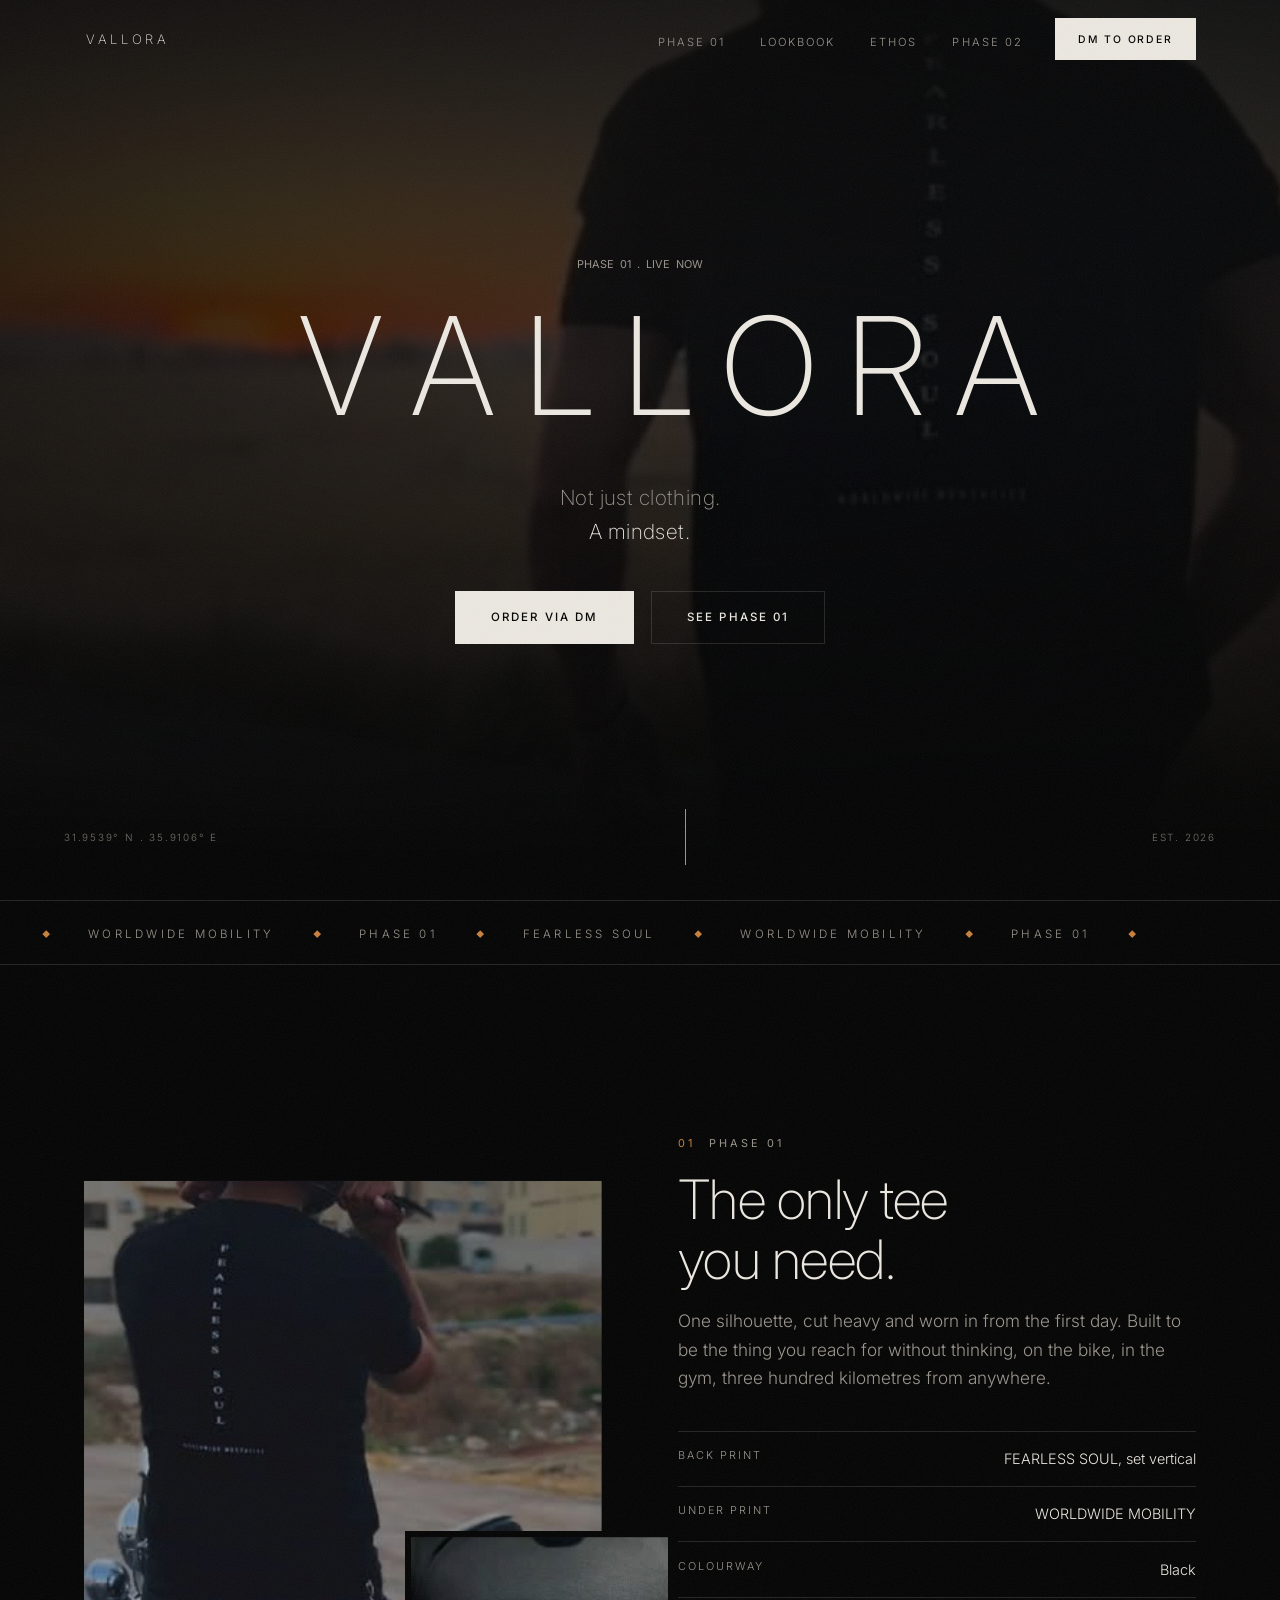
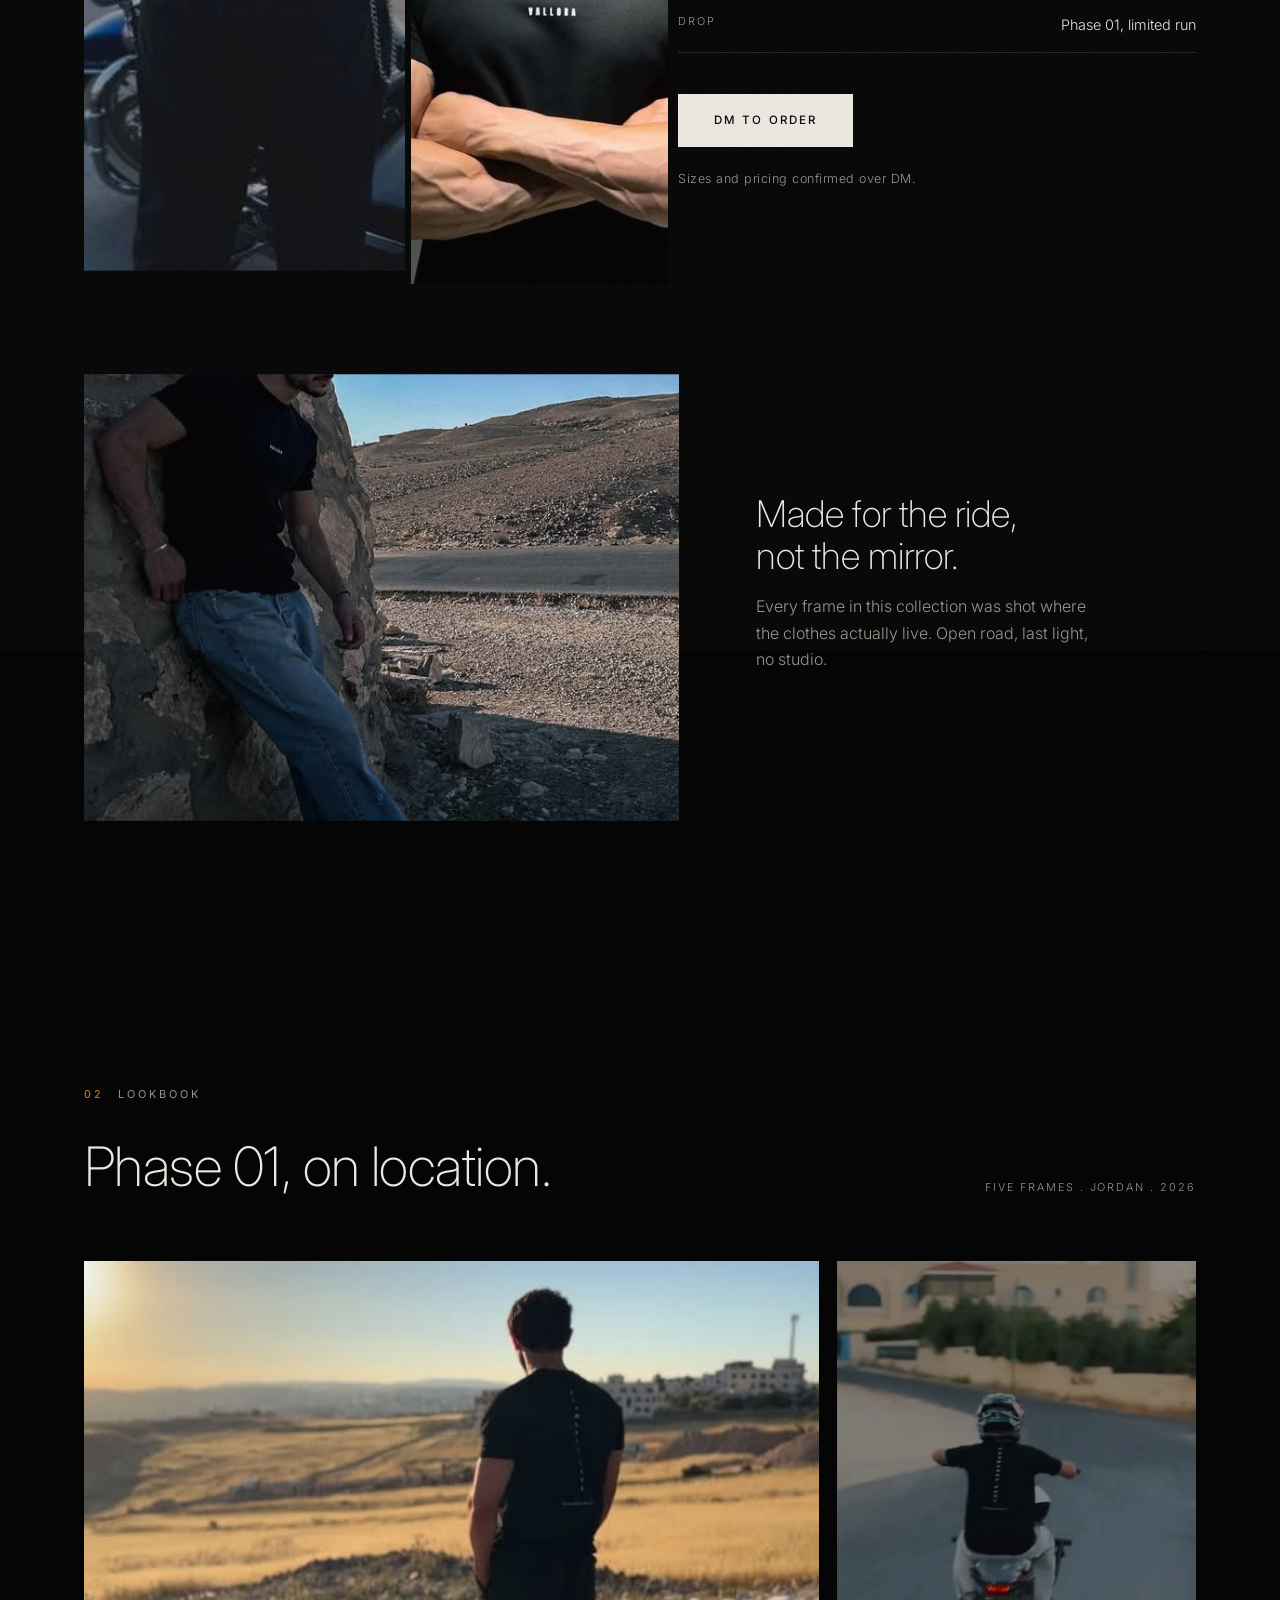
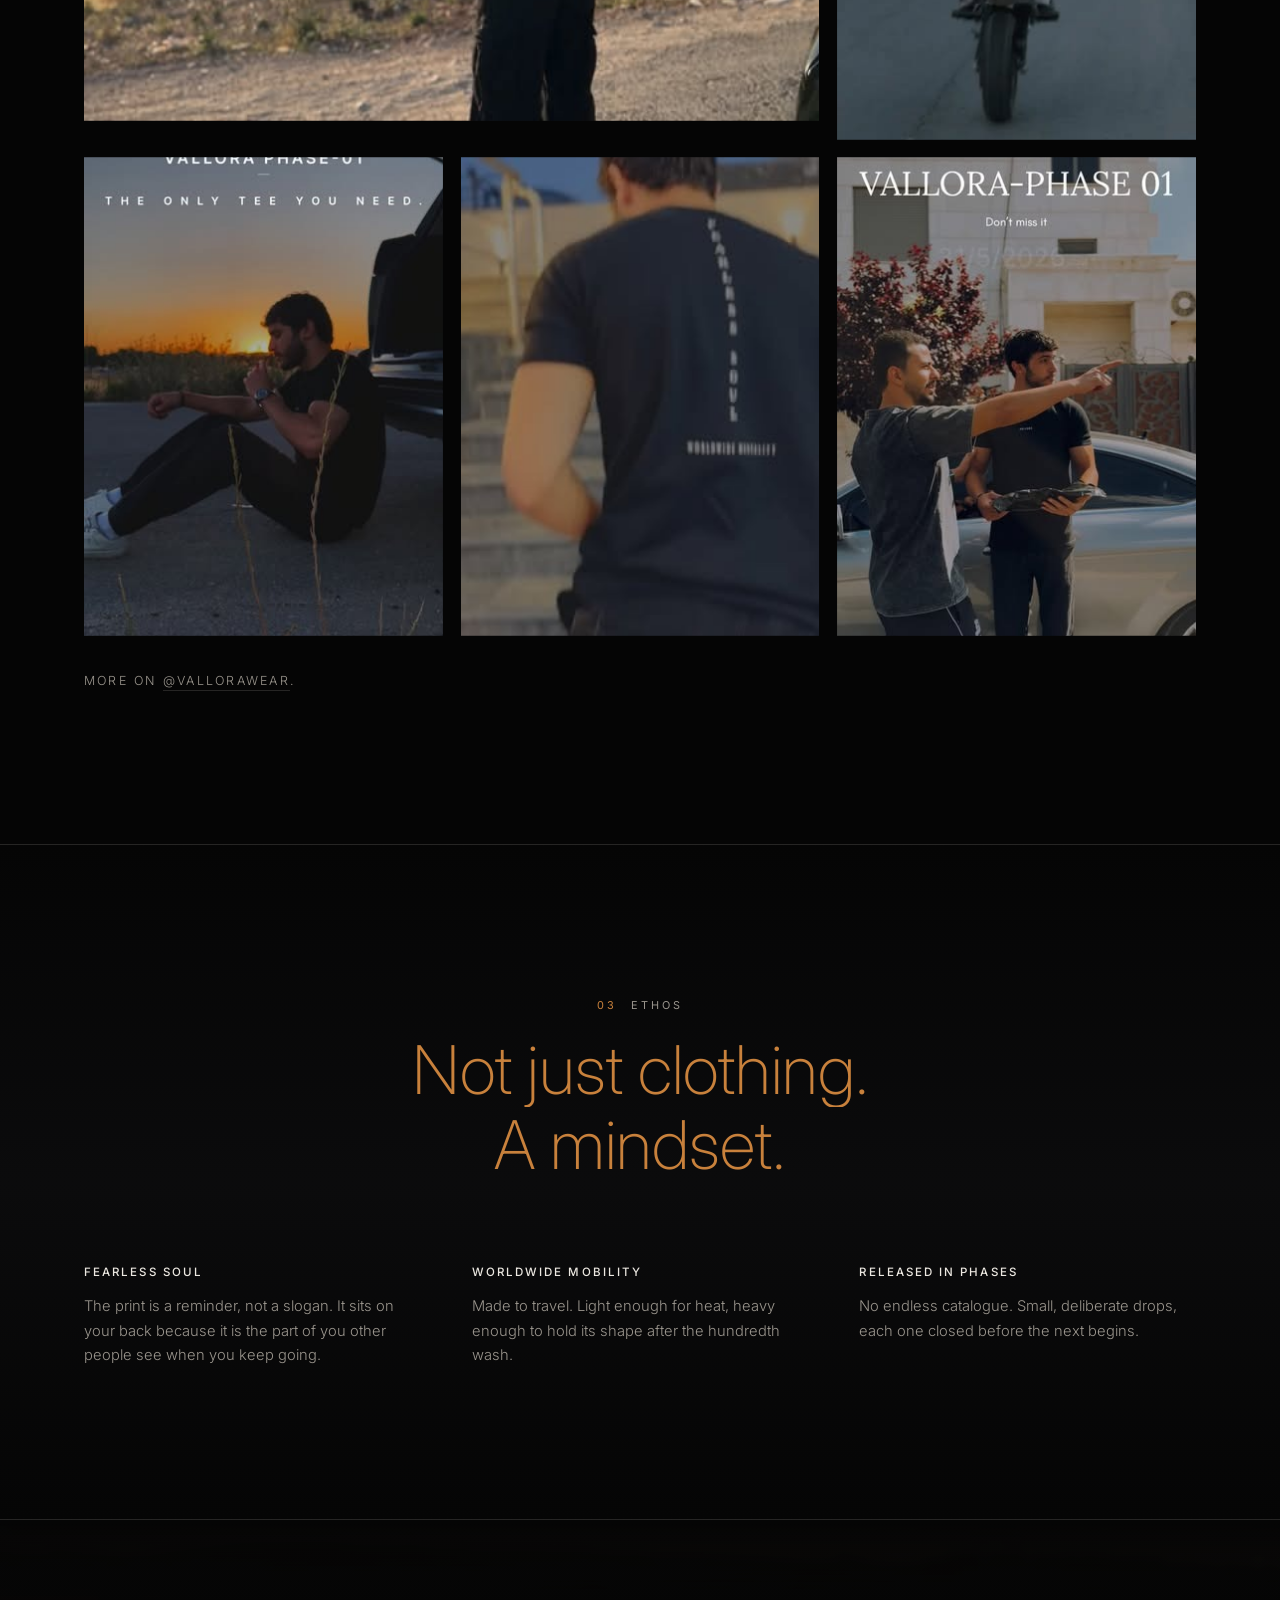
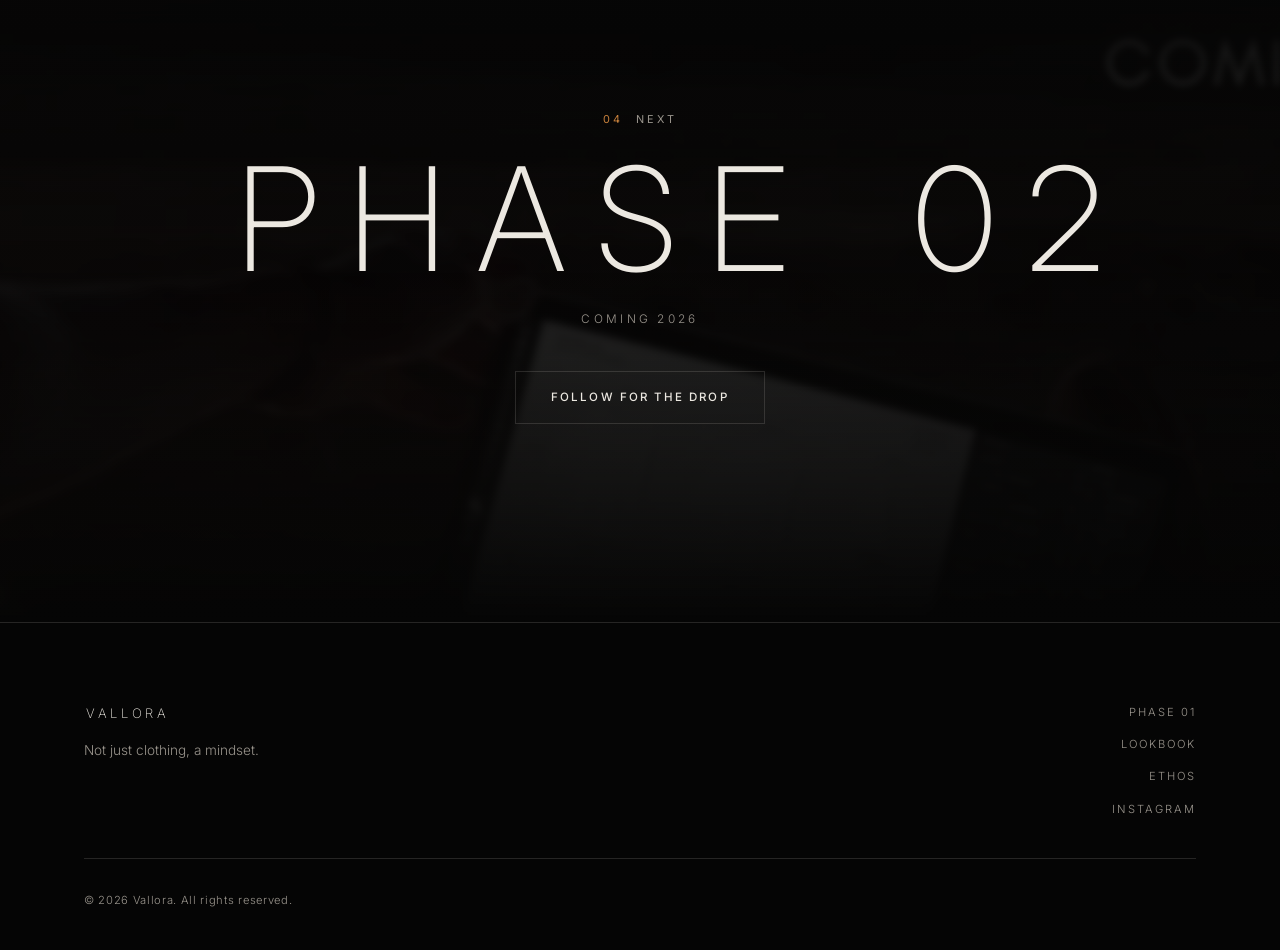
==== commit 77fcdbac: "Revert image processing, render the placeholder frames untouched Per the client: the photography sta" ====
--- a/index.html
+++ b/index.html
@@ -39,16 +39,6 @@
 
 <a class="skip" href="#main">Skip to content</a>
 
-<!-- ─ svg filters ─
-     feConvolveMatrix recovers apparent edge detail on the source photography,
-     which tops out at 640px. Kernel sums to 1 so overall luminance holds. -->
-<svg class="svg-defs" aria-hidden="true" focusable="false">
-  <filter id="sharpen" x="0" y="0" width="100%" height="100%">
-    <feConvolveMatrix order="3" preserveAlpha="true"
-      kernelMatrix="0 -0.6 0 -0.6 3.4 -0.6 0 -0.6 0"/>
-  </filter>
-</svg>
-
 <div class="grain" aria-hidden="true"></div>
 <div class="progress" aria-hidden="true"><span></span></div>
 
--- a/assets/css/style.css
+++ b/assets/css/style.css
@@ -45,8 +45,6 @@
 button{font:inherit;color:inherit;background:none;border:0;cursor:pointer}
 
 ::selection{background:var(--ember);color:var(--ink)}
-
-.svg-defs{position:absolute;width:0;height:0;overflow:hidden}
 
 .skip{
   position:absolute;left:-9999px;top:0;z-index:400;
@@ -415,9 +413,8 @@
   width:100%;height:100%;
   object-fit:cover;
   object-position:center 38%;
+  /* opacity only, and only so the hero copy stays legible over it */
   opacity:.5;
-  /* sharpen recovers edge detail the 640px source lost */
-  filter:url(#sharpen) grayscale(.22) contrast(1.1) saturate(1.05);
   transform:scale(1.08);
   animation:heroDrift 26s var(--ease) forwards;
 }
@@ -552,7 +549,6 @@
 .frame img{
   width:100%;height:100%;
   object-fit:cover;
-  filter:url(#sharpen) contrast(1.04);
   transition:transform 1.2s var(--ease);
 }
 .frame:hover img{transform:scale(1.05)}
@@ -610,7 +606,6 @@
 .detail__img img{
   width:100%;height:100%;
   object-fit:cover;object-position:center 20%;
-  filter:url(#sharpen) contrast(1.04);
 }
 .detail__copy p{color:var(--paper-dim);max-width:34ch;margin:0}
 
@@ -634,10 +629,9 @@
 .gal img{
   width:100%;height:100%;
   object-fit:cover;
-  filter:url(#sharpen) grayscale(.2) contrast(1.05);
-  transition:transform 1.2s var(--ease),filter .8s var(--ease);
-}
-.gal:hover img{transform:scale(1.06);filter:url(#sharpen) grayscale(0) contrast(1.05)}
+  transition:transform 1.2s var(--ease);
+}
+.gal:hover img{transform:scale(1.06)}
 
 /* this frame carries campaign text burned into its right third. bias the crop
    left so a portrait tile lands on the subject and drops the overlay. */
@@ -827,13 +821,18 @@
 }
 .js .reveal.is-in{opacity:1;transform:none}
 
-/* clip driven image reveal */
-.js .unmask{
+/* Clip driven image reveal.
+   The clip goes on the IMAGE, never on the observed element itself. An element
+   collapsed by its own clip-path reports no intersection area, so an
+   IntersectionObserver watching it would never fire, and the class that lifts
+   the clip would never be added. That deadlock shipped once already and blanked
+   every image on the page. Keep the observed box unclipped. */
+.js .unmask > img{
   clip-path:inset(0 0 100% 0);
   transition:clip-path 1.15s var(--ease-mask);
   transition-delay:calc(var(--d,0) * 90ms);
 }
-.js .unmask.is-in{clip-path:inset(0 0 0 0)}
+.js .unmask.is-in > img{clip-path:inset(0 0 0 0)}
 
 /* split text: each line/char sits in an overflow-hidden mask and slides up */
 .line{display:block;overflow:hidden}
@@ -920,15 +919,16 @@
   .footer__nav{text-align:left}
 }
 
-/* the sharpen convolution is the most expensive thing here and buys least on a
-   small, dense display, so drop it below the tablet breakpoint */
-@media (max-width:900px){
-  .hero__media img{filter:grayscale(.22) contrast(1.1) saturate(1.05)}
-  .frame img,.detail__img img{filter:contrast(1.04)}
-  .gal img{filter:grayscale(.2) contrast(1.05)}
-  .gal:hover img{filter:grayscale(0) contrast(1.05)}
-  .phase02__media img{filter:grayscale(.5)}
-}
+/* NOTE ON IMAGERY
+   The photography is placeholder: 640px frames off the public Instagram grid,
+   pending real shots from the brand. Per-image grading and an SVG sharpen
+   convolution were tried and deliberately removed, so what renders is the
+   source frame untouched. When the real photography lands, grade it here
+   rather than reintroducing a sharpen pass.
+
+   If you ever do bring back `filter:url(#someId)`: an unresolvable reference
+   does not degrade, Chrome drops the element from painting entirely. Gate it
+   behind a class set only after confirming the filter is in the document. */
 
 @media (prefers-reduced-motion:reduce){
   html{scroll-behavior:auto}
@@ -938,7 +938,7 @@
     transition-duration:.01ms !important;
   }
   .js .reveal,.js .line__inner,.js .char{opacity:1;transform:none}
-  .js .unmask{clip-path:none}
+  .js .unmask > img{clip-path:none}
   .grain{animation:none}
   .cursor{display:none}
   .js body,.js a,.js button{cursor:auto}
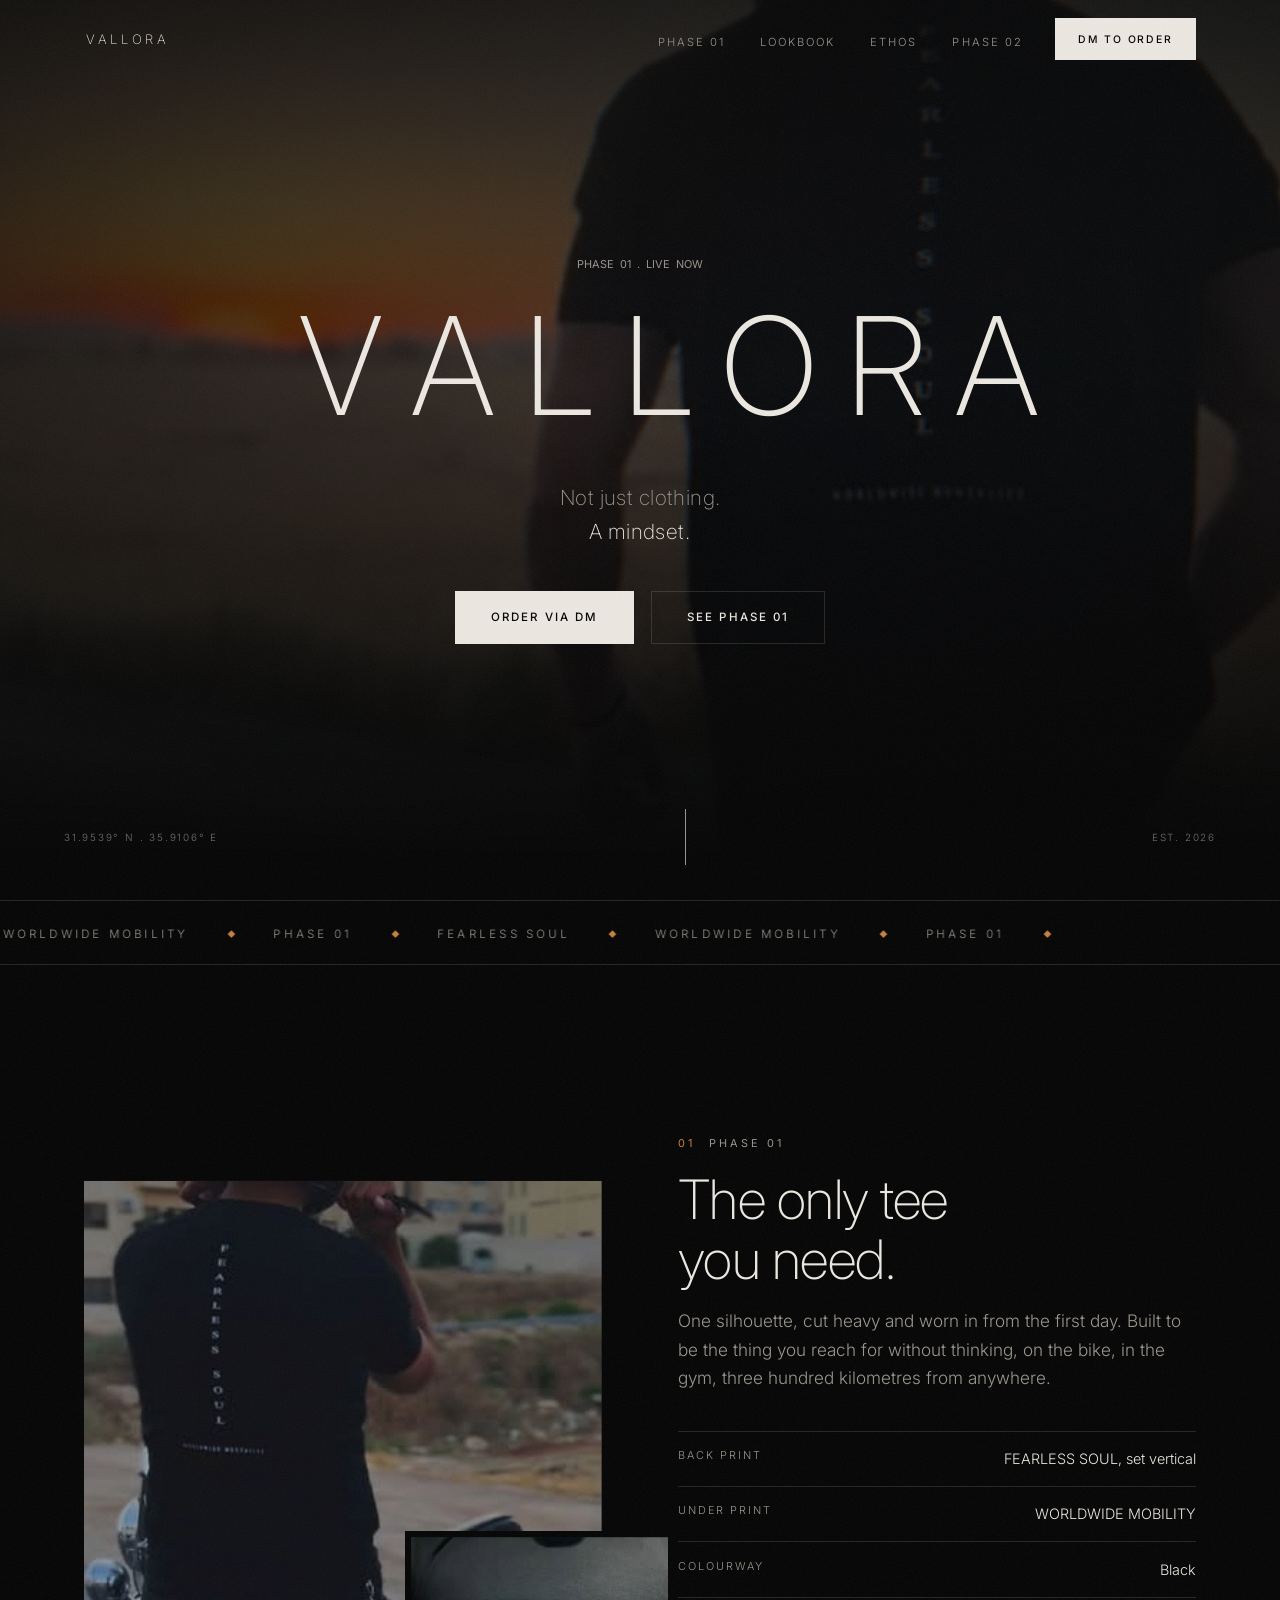
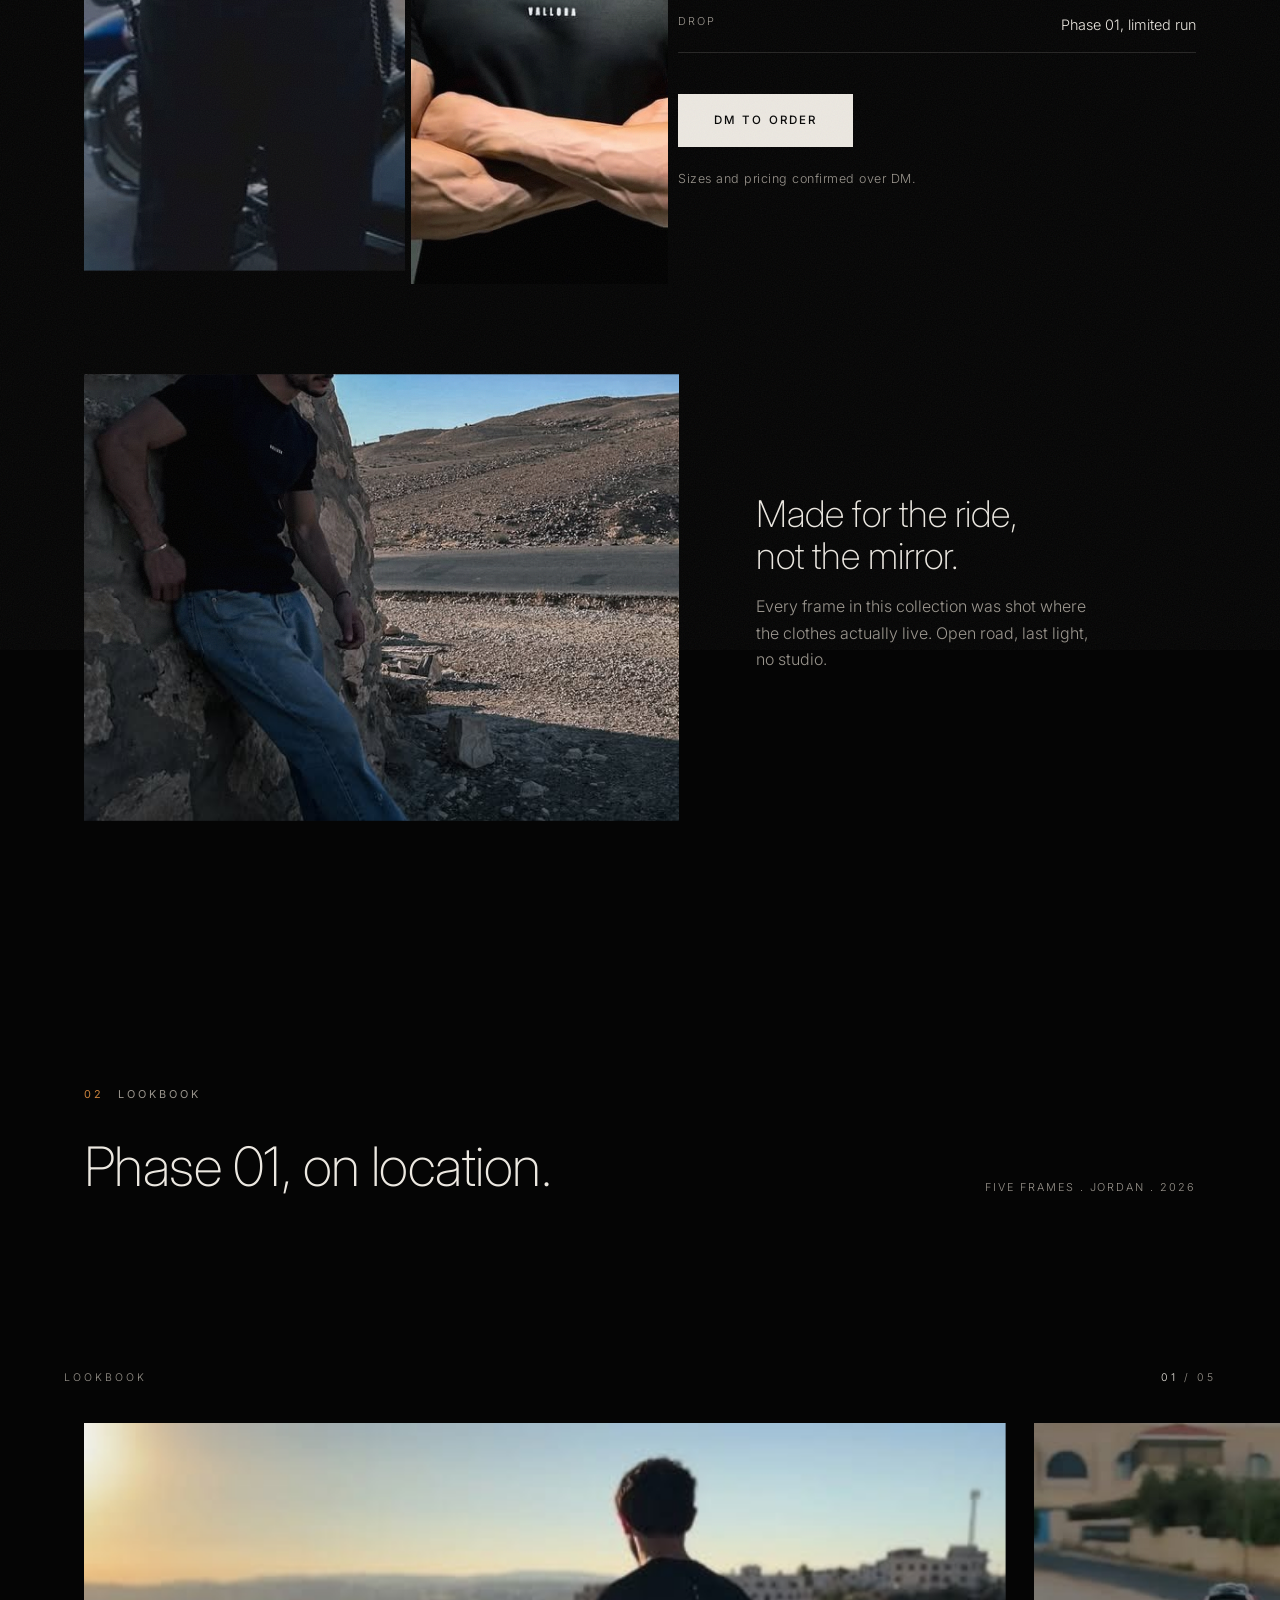
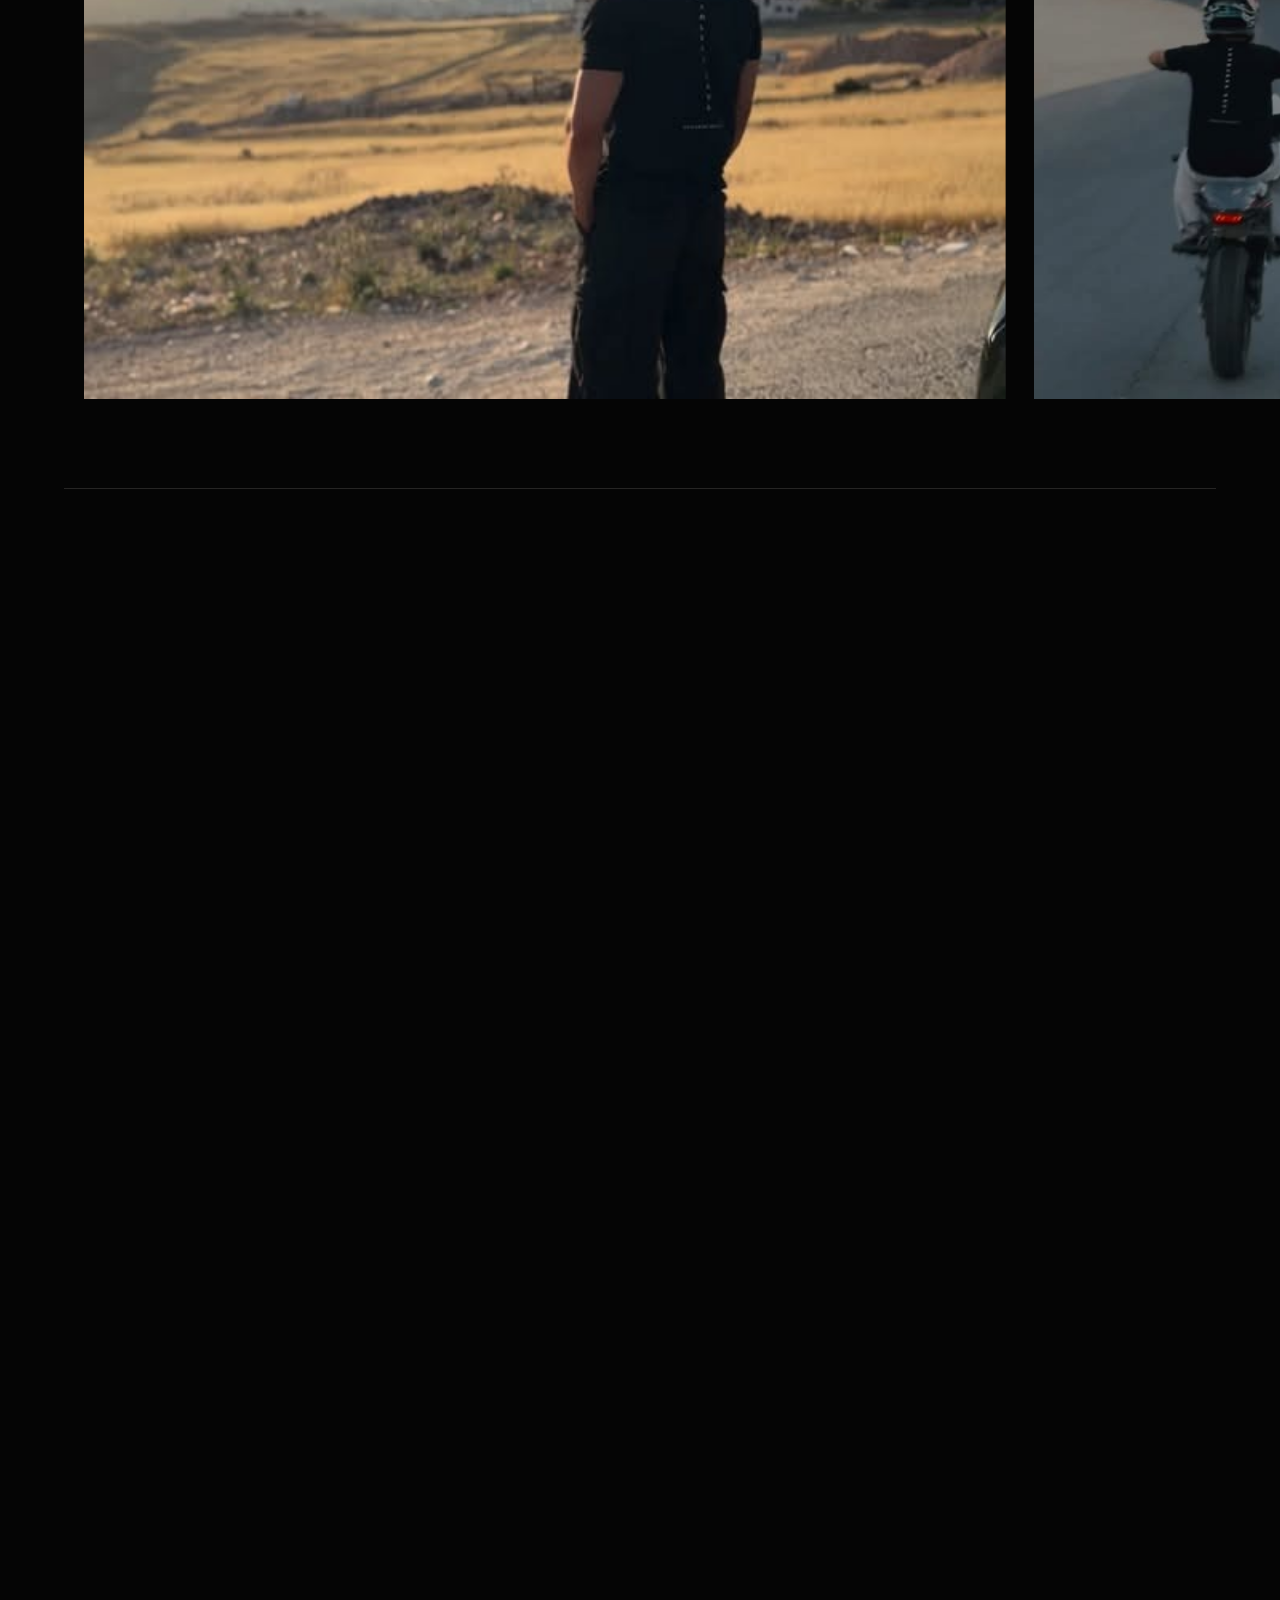
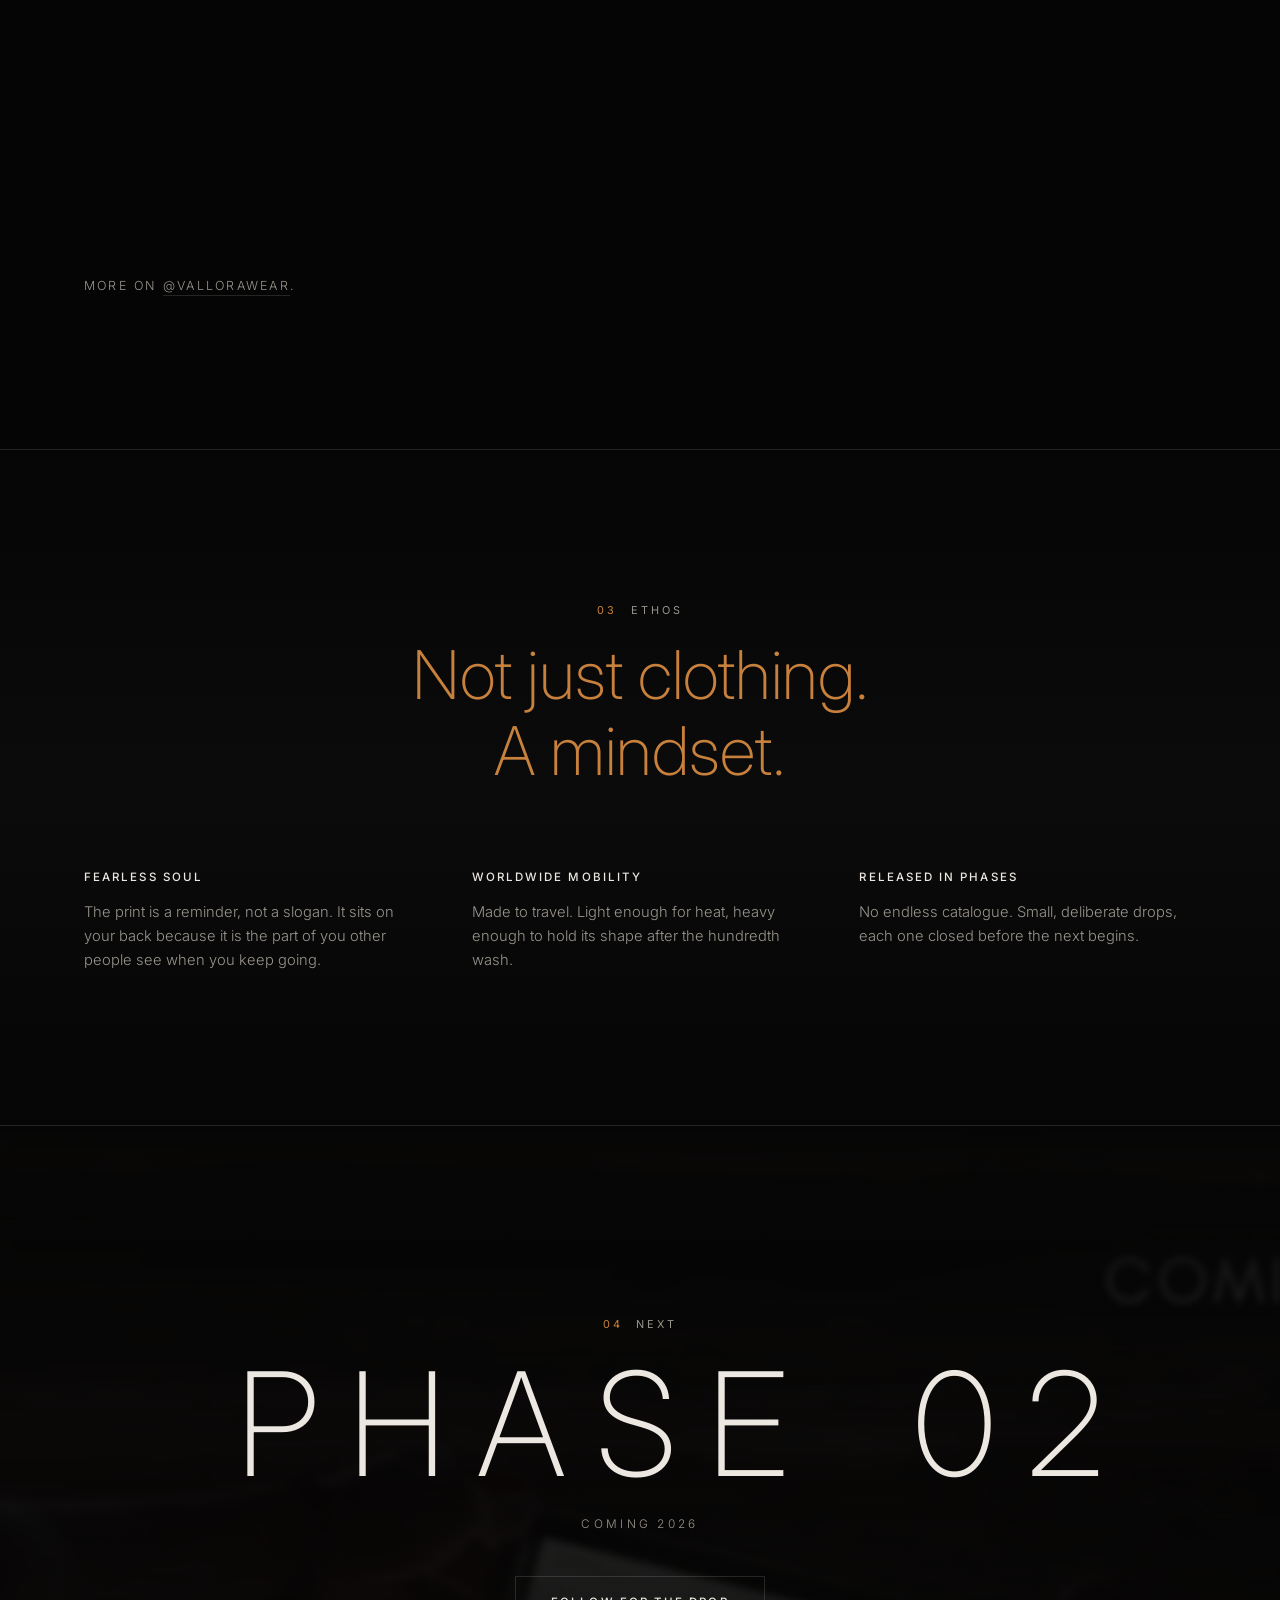
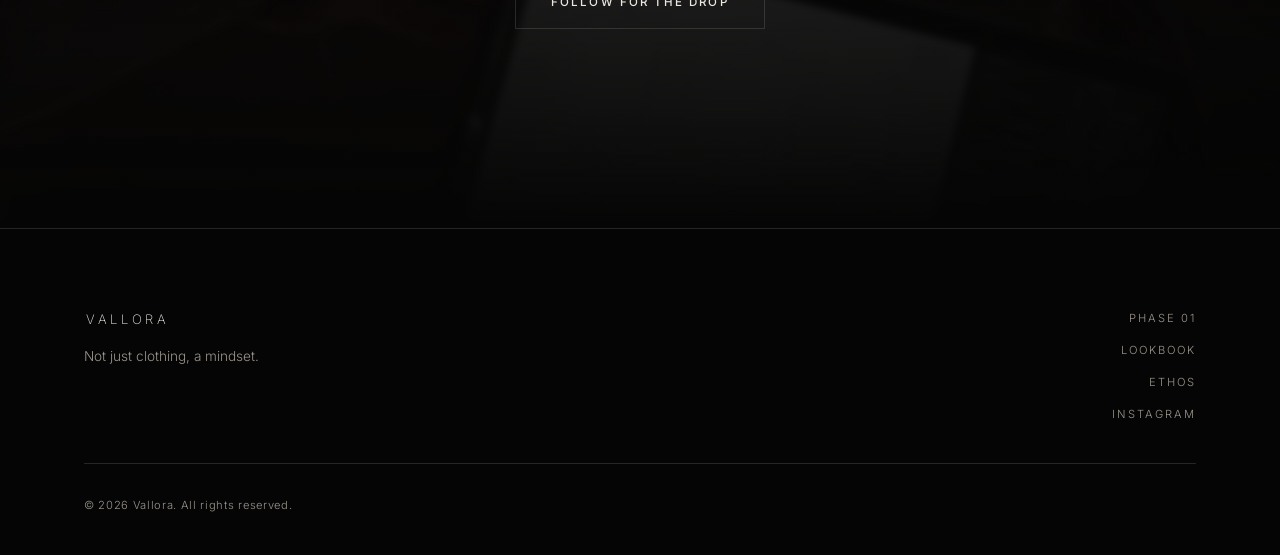
==== commit 267cf99c: "Two set pieces: WebGL hero shader and a pinned horizontal lookbook The site needed a centrepiece rat" ====
--- a/index.html
+++ b/index.html
@@ -89,6 +89,9 @@
   <section class="hero" id="top">
     <div class="hero__media" data-parallax="0.28">
       <img src="assets/img/vallora-11.jpg" alt="" aria-hidden="true" fetchpriority="high">
+      <!-- shader surface. stays transparent until the first frame renders, so
+           a WebGL failure simply leaves the image above untouched. -->
+      <canvas class="hero__gl" aria-hidden="true"></canvas>
     </div>
     <div class="hero__scrim"></div>
 
@@ -186,14 +189,37 @@
         <p class="section__meta reveal" data-delay="3">Five frames . Jordan . 2026</p>
       </header>
 
-      <div class="gallery">
-        <figure class="gal gal--wide unmask" data-cursor="view"><img src="assets/img/vallora-12.jpg" alt="Phase 01 tee at golden hour above the valley" loading="lazy"><figcaption><span>01</span> Above the valley</figcaption></figure>
-        <figure class="gal unmask" data-delay="1" data-cursor="view"><img src="assets/img/vallora-08.jpg" alt="Riding out in the Phase 01 tee" loading="lazy"><figcaption><span>02</span> Riding out</figcaption></figure>
-        <figure class="gal unmask" data-delay="2" data-cursor="view"><img src="assets/img/vallora-05.jpg" alt="Phase 01 campaign frame at sunset" loading="lazy"><figcaption><span>03</span> Last light</figcaption></figure>
-        <figure class="gal gal--crop-left unmask" data-delay="1" data-cursor="view"><img src="assets/img/vallora-10.jpg" alt="Phase 01 tee on the steps at dusk" loading="lazy"><figcaption><span>04</span> The steps</figcaption></figure>
-        <figure class="gal unmask" data-delay="2" data-cursor="view"><img src="assets/img/vallora-09.jpg" alt="Phase 01 launch frame" loading="lazy"><figcaption><span>05</span> Launch day</figcaption></figure>
-      </div>
-
+    </div>
+
+    <!-- Pinned horizontal rail. The outer element is tall, the inner one
+         sticks, and JS translates the track across as you scroll through that
+         height. Native scroll throughout, nothing is hijacked. Below 900px the
+         whole thing collapses back to a single column grid. -->
+    <div class="rail" id="rail">
+      <div class="rail__inner">
+        <div class="rail__track" id="railTrack">
+          <figure class="gal gal--wide unmask" data-cursor="view"><img src="assets/img/vallora-12.jpg" alt="Phase 01 tee at golden hour above the valley" loading="lazy"><figcaption><span>01</span> Above the valley</figcaption></figure>
+          <figure class="gal unmask" data-delay="1" data-cursor="view"><img src="assets/img/vallora-08.jpg" alt="Riding out in the Phase 01 tee" loading="lazy"><figcaption><span>02</span> Riding out</figcaption></figure>
+          <figure class="gal unmask" data-delay="2" data-cursor="view"><img src="assets/img/vallora-05.jpg" alt="Phase 01 campaign frame at sunset" loading="lazy"><figcaption><span>03</span> Last light</figcaption></figure>
+          <figure class="gal gal--crop-left unmask" data-delay="1" data-cursor="view"><img src="assets/img/vallora-10.jpg" alt="Phase 01 tee on the steps at dusk" loading="lazy"><figcaption><span>04</span> The steps</figcaption></figure>
+          <figure class="gal unmask" data-delay="2" data-cursor="view"><img src="assets/img/vallora-09.jpg" alt="Phase 01 launch frame" loading="lazy"><figcaption><span>05</span> Launch day</figcaption></figure>
+
+          <div class="rail__end">
+            <p class="eyebrow">End of Phase 01</p>
+            <a class="btn btn--ghost magnetic" href="https://www.instagram.com/vallorawear/" target="_blank" rel="noopener">See more on Instagram</a>
+          </div>
+        </div>
+
+        <div class="rail__hud" aria-hidden="true">
+          <span class="rail__hud-title">Lookbook</span>
+          <span class="rail__hud-count"><em id="railIdx">01</em> / 05</span>
+        </div>
+
+        <div class="rail__bar" aria-hidden="true"><span id="railBar"></span></div>
+      </div>
+    </div>
+
+    <div class="wrap">
       <p class="gallery__note reveal">
         More on <a href="https://www.instagram.com/vallorawear/" target="_blank" rel="noopener">@vallorawear</a>.
       </p>
@@ -283,5 +309,6 @@
 </footer>
 
 <script src="assets/js/main.js"></script>
+<script src="assets/js/hero-gl.js"></script>
 </body>
 </html>
--- a/assets/css/style.css
+++ b/assets/css/style.css
@@ -409,6 +409,19 @@
 }
 
 .hero__media{position:absolute;inset:-12% 0;will-change:transform}
+
+/* shader surface sits over the fallback image and only becomes visible once
+   it has actually drawn a frame */
+.hero__gl{
+  position:absolute;inset:0;
+  width:100%;height:100%;
+  display:block;
+  opacity:0;
+  transition:opacity 1.4s var(--ease);
+}
+.hero__gl.is-on{opacity:.62}
+.hero__media.gl-on img{opacity:0;transition:opacity 1s var(--ease)}
+
 .hero__media img{
   width:100%;height:100%;
   object-fit:cover;
@@ -611,10 +624,102 @@
 
 /* ── lookbook ───────────────────────────────────────────── */
 
-.gallery{
+/* ── pinned horizontal rail ─────────────────────────────────
+   Outer element is tall, inner sticks to the viewport, JS slides the track
+   across as you scroll that height. All of it is gated on `js` so that if the
+   script never runs the section falls back to ordinary vertical flow rather
+   than a screen of empty space. */
+
+.rail{position:relative}
+.rail__inner{position:relative}
+
+.rail__track{
   display:grid;
-  grid-template-columns:repeat(3,1fr);
+  grid-template-columns:repeat(2,1fr);
   gap:clamp(.6rem,1.4vw,1.1rem);
+  padding-inline:var(--gut);
+  max-width:var(--wrap);
+  margin-inline:auto;
+}
+
+.rail__bar,.rail__hud{display:none}
+
+.rail__end{
+  display:flex;
+  flex-direction:column;
+  align-items:flex-start;
+  justify-content:center;
+  gap:1.4rem;
+  padding:2.5rem 0;
+}
+.rail__end .eyebrow{margin:0}
+
+@media (min-width:901px){
+  .js .rail{height:420vh}
+
+  .js .rail__inner{
+    position:sticky;top:0;
+    height:100vh;
+    display:flex;
+    align-items:center;
+    overflow:hidden;
+  }
+
+  .js .rail__track{
+    display:flex;
+    grid-template-columns:none;
+    align-items:center;
+    gap:clamp(1rem,2.2vw,2rem);
+    padding-inline:max(var(--gut),calc((100vw - var(--wrap)) / 2 + var(--gut)));
+    max-width:none;
+    margin:0;
+    will-change:transform;
+  }
+
+  .js .rail__track > .gal{
+    flex:none;
+    height:64vh;
+    width:auto;
+    aspect-ratio:3/4;
+  }
+  .js .rail__track > .gal--wide{aspect-ratio:16/10}
+
+  .js .rail__end{
+    flex:none;
+    width:min(38vw,420px);
+    padding-inline:clamp(2rem,5vw,5rem);
+  }
+
+  /* fixed to the pinned viewport, so the section keeps its label and a live
+     position readout while the track slides underneath */
+  .js .rail__hud{
+    display:flex;
+    position:absolute;
+    left:var(--gut);right:var(--gut);top:12vh;
+    justify-content:space-between;
+    align-items:baseline;
+    font-size:.66rem;
+    letter-spacing:var(--track-lg);
+    text-transform:uppercase;
+    color:var(--paper-dim);
+    pointer-events:none;
+  }
+  .js .rail__hud-count em{font-style:normal;color:var(--paper)}
+
+  /* horizontal progress, sits on the pinned viewport not the track */
+  .js .rail__bar{
+    display:block;
+    position:absolute;
+    left:var(--gut);right:var(--gut);bottom:8vh;
+    height:1px;
+    background:var(--line);
+  }
+  .js .rail__bar span{
+    display:block;height:100%;width:100%;
+    background:var(--paper);
+    transform:scaleX(0);
+    transform-origin:left;
+  }
 }
 
 .gal{
@@ -885,7 +990,7 @@
 
   .feedback__grid{grid-template-columns:1fr}
 
-  .gallery{grid-template-columns:repeat(2,1fr)}
+  .rail__track{grid-template-columns:repeat(2,1fr)}
   .gal--wide{grid-column:span 2}
 
   /* captions have no hover to trigger them on touch */
@@ -912,7 +1017,7 @@
   .specs>div{flex-direction:column;gap:.3rem}
   .specs dd{text-align:left}
 
-  .gallery{grid-template-columns:1fr}
+  .rail__track{grid-template-columns:1fr}
   .gal,.gal--wide{grid-column:span 1;aspect-ratio:4/5}
 
   .footer__inner{grid-template-columns:1fr}
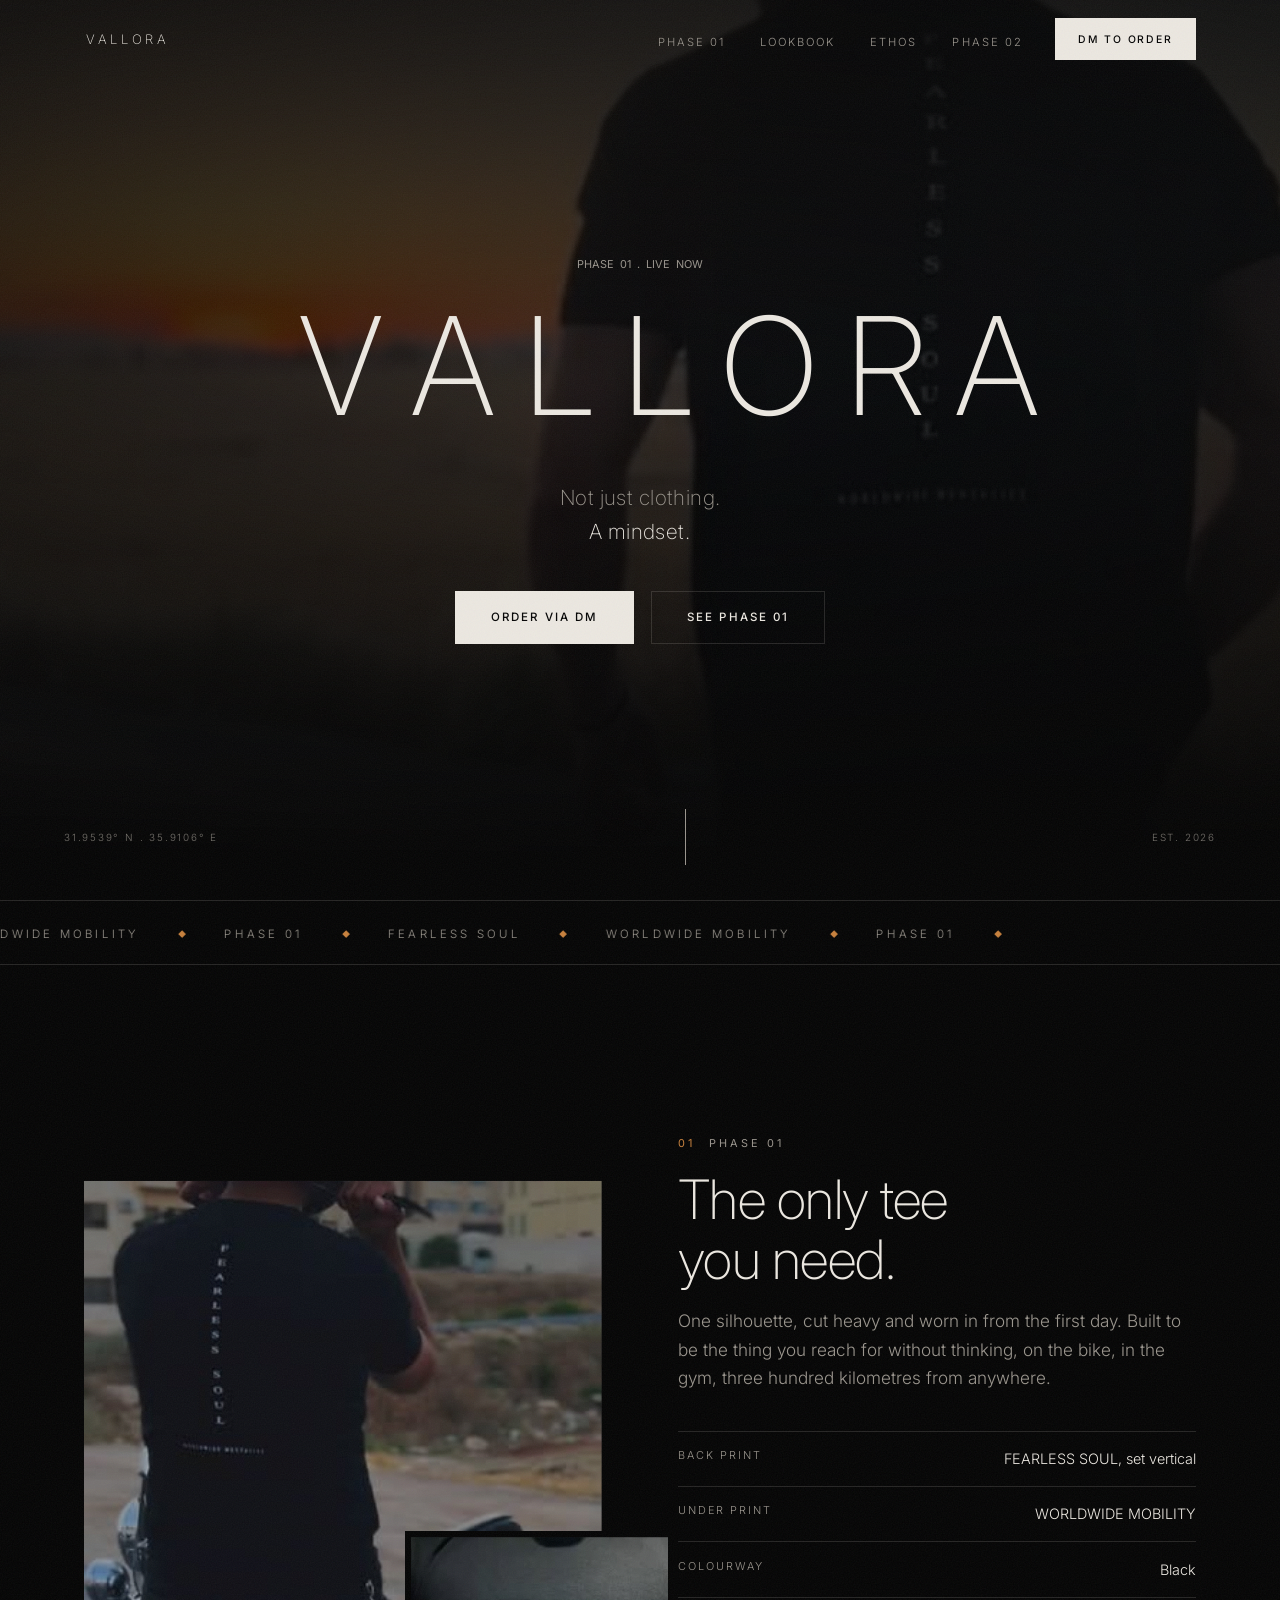
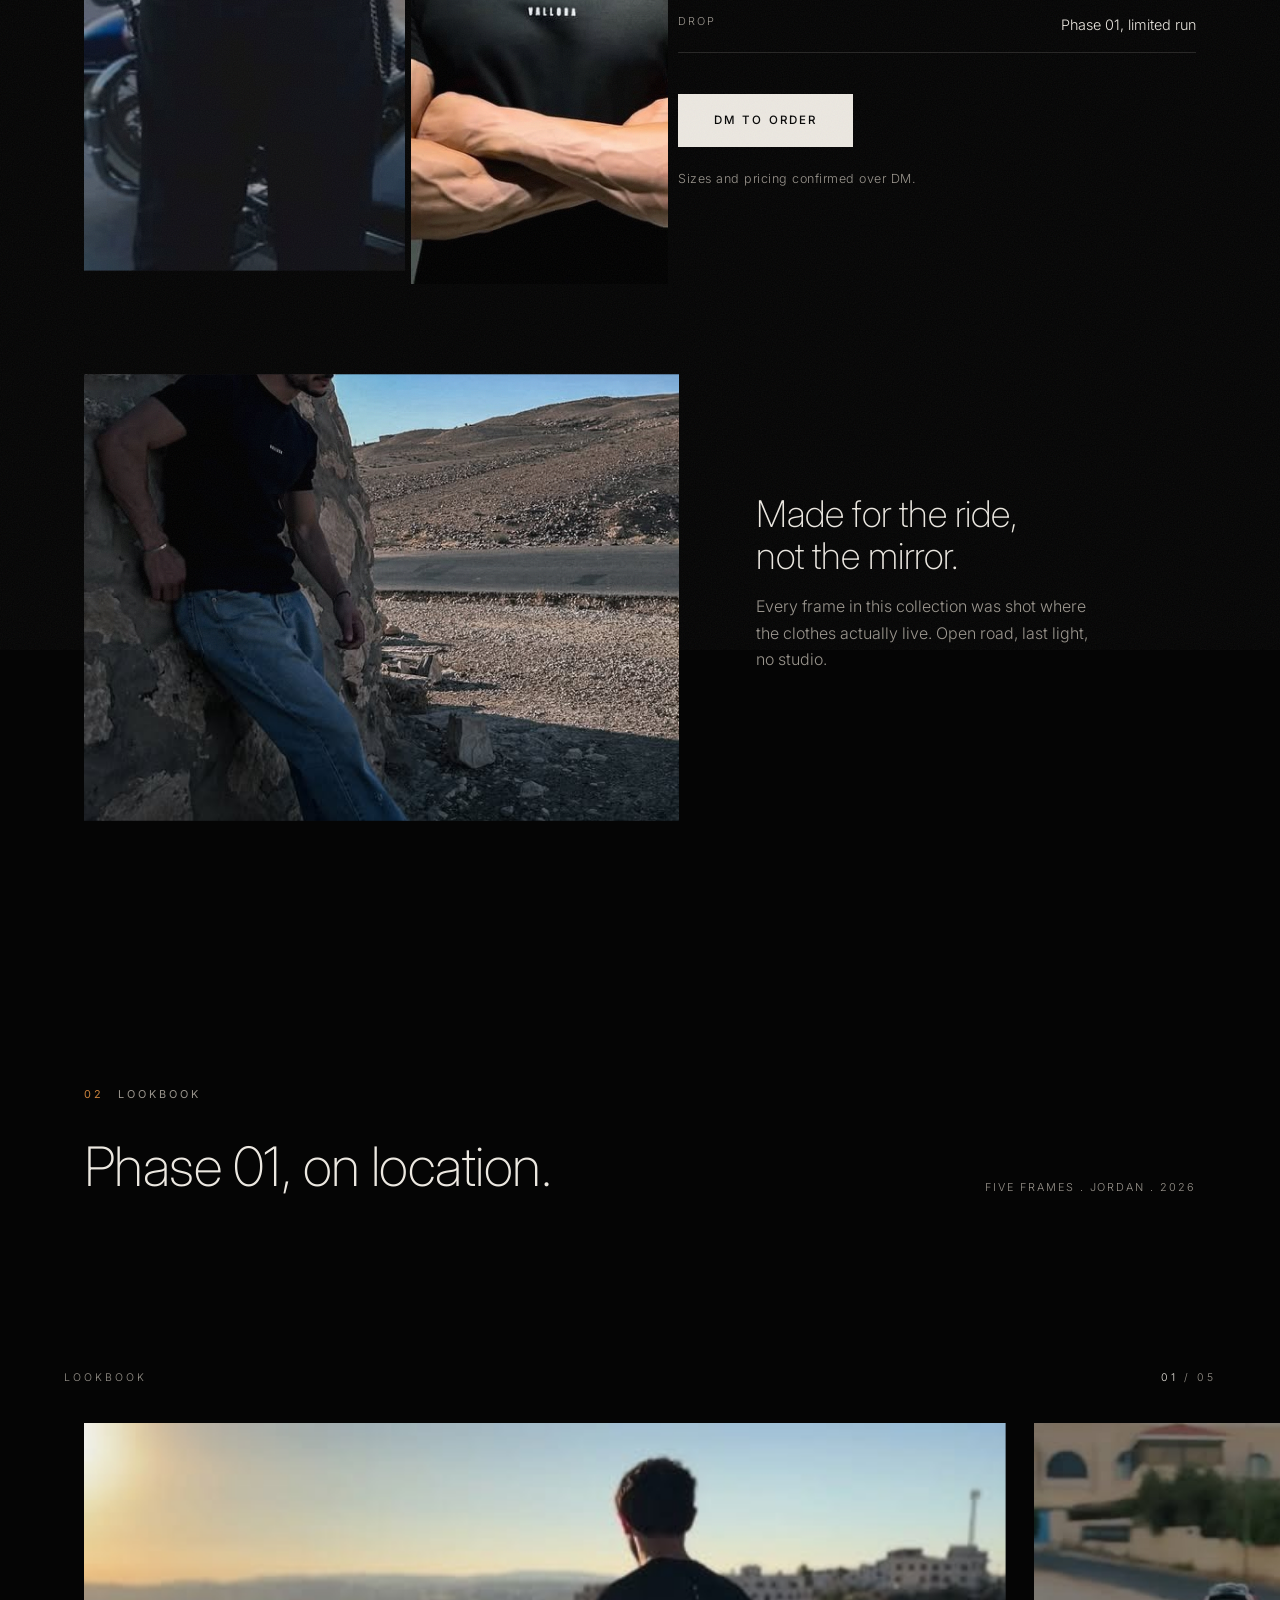
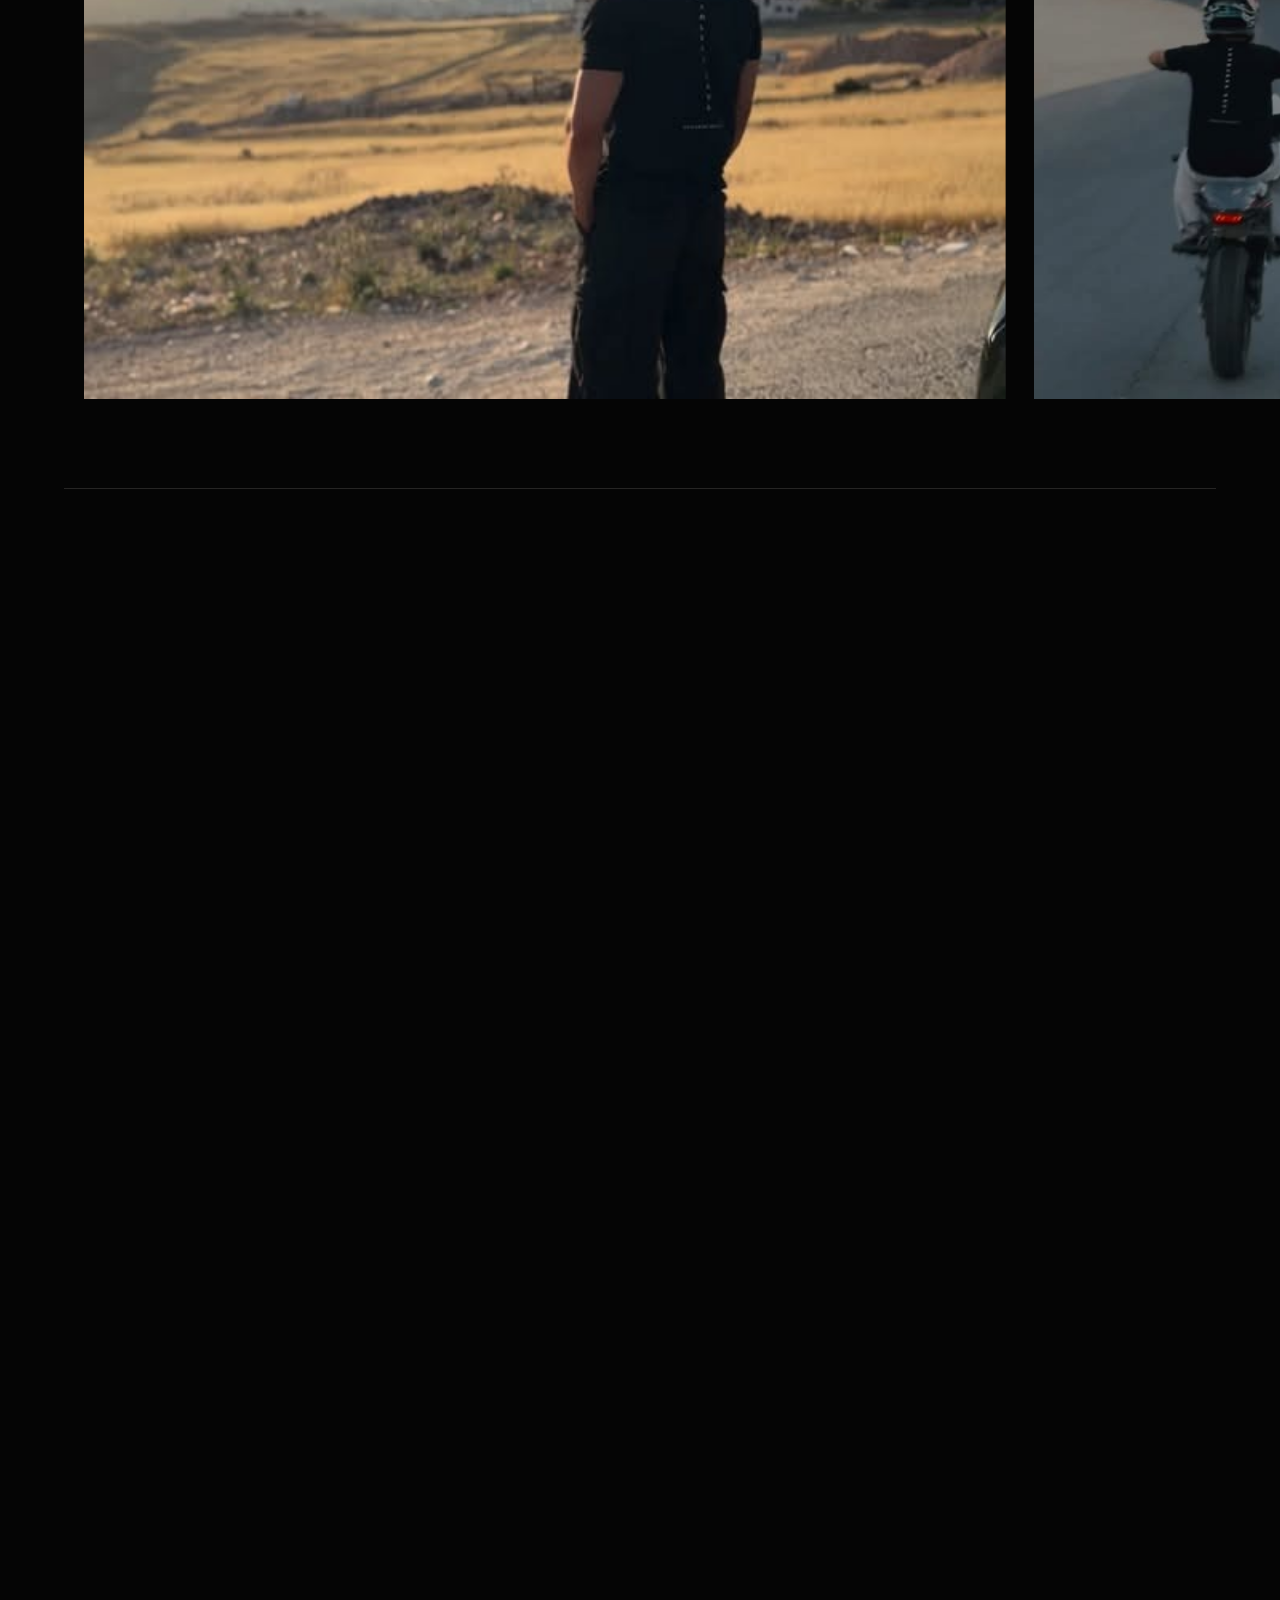
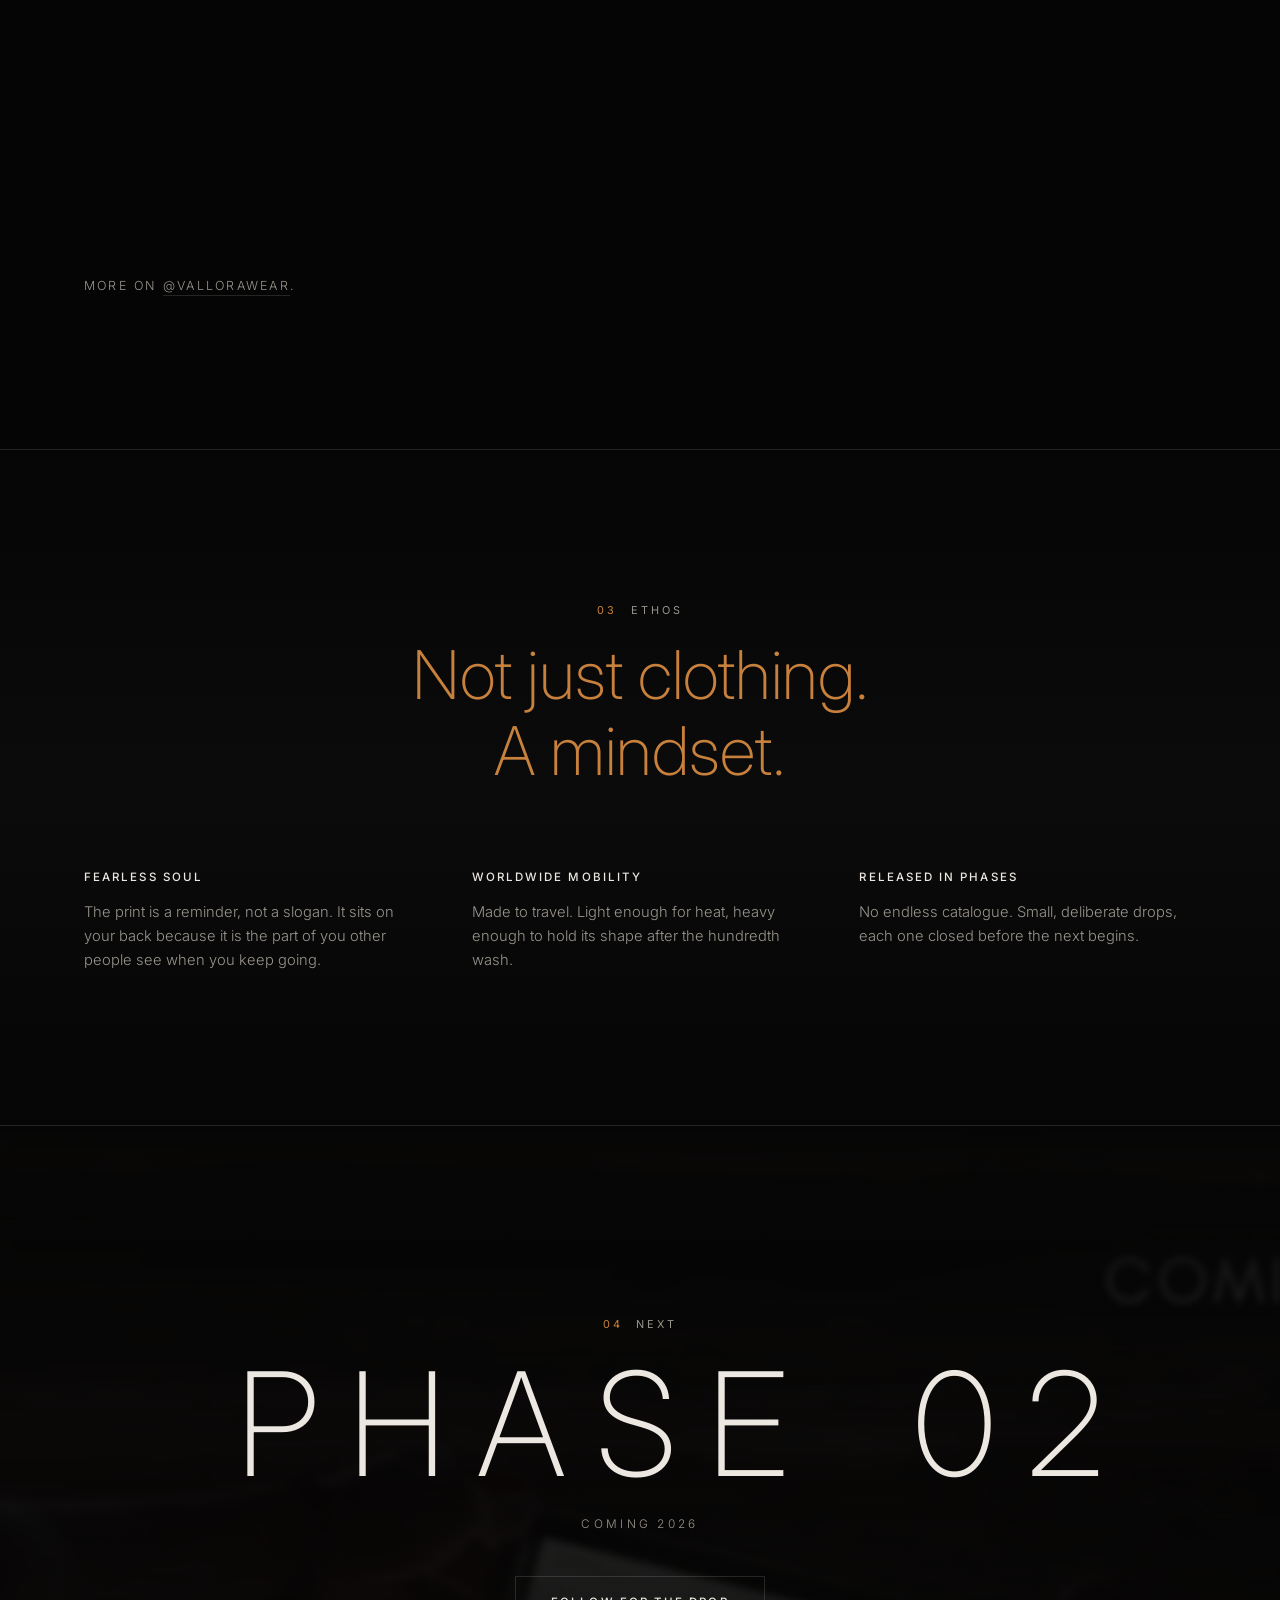
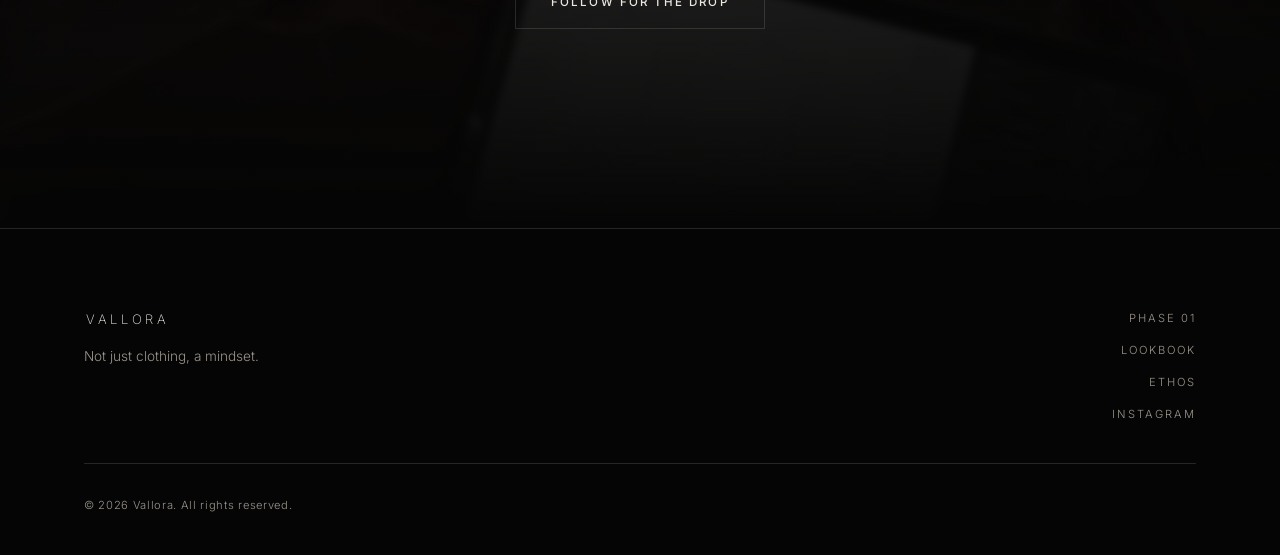
==== commit 8d89c411: "Remove the WebGL hero, the shader was softening the image The noise driven UV displacement and the c" ====
--- a/index.html
+++ b/index.html
@@ -89,9 +89,6 @@
   <section class="hero" id="top">
     <div class="hero__media" data-parallax="0.28">
       <img src="assets/img/vallora-11.jpg" alt="" aria-hidden="true" fetchpriority="high">
-      <!-- shader surface. stays transparent until the first frame renders, so
-           a WebGL failure simply leaves the image above untouched. -->
-      <canvas class="hero__gl" aria-hidden="true"></canvas>
     </div>
     <div class="hero__scrim"></div>
 
@@ -309,6 +306,5 @@
 </footer>
 
 <script src="assets/js/main.js"></script>
-<script src="assets/js/hero-gl.js"></script>
 </body>
 </html>
--- a/assets/css/style.css
+++ b/assets/css/style.css
@@ -409,18 +409,6 @@
 }
 
 .hero__media{position:absolute;inset:-12% 0;will-change:transform}
-
-/* shader surface sits over the fallback image and only becomes visible once
-   it has actually drawn a frame */
-.hero__gl{
-  position:absolute;inset:0;
-  width:100%;height:100%;
-  display:block;
-  opacity:0;
-  transition:opacity 1.4s var(--ease);
-}
-.hero__gl.is-on{opacity:.62}
-.hero__media.gl-on img{opacity:0;transition:opacity 1s var(--ease)}
 
 .hero__media img{
   width:100%;height:100%;
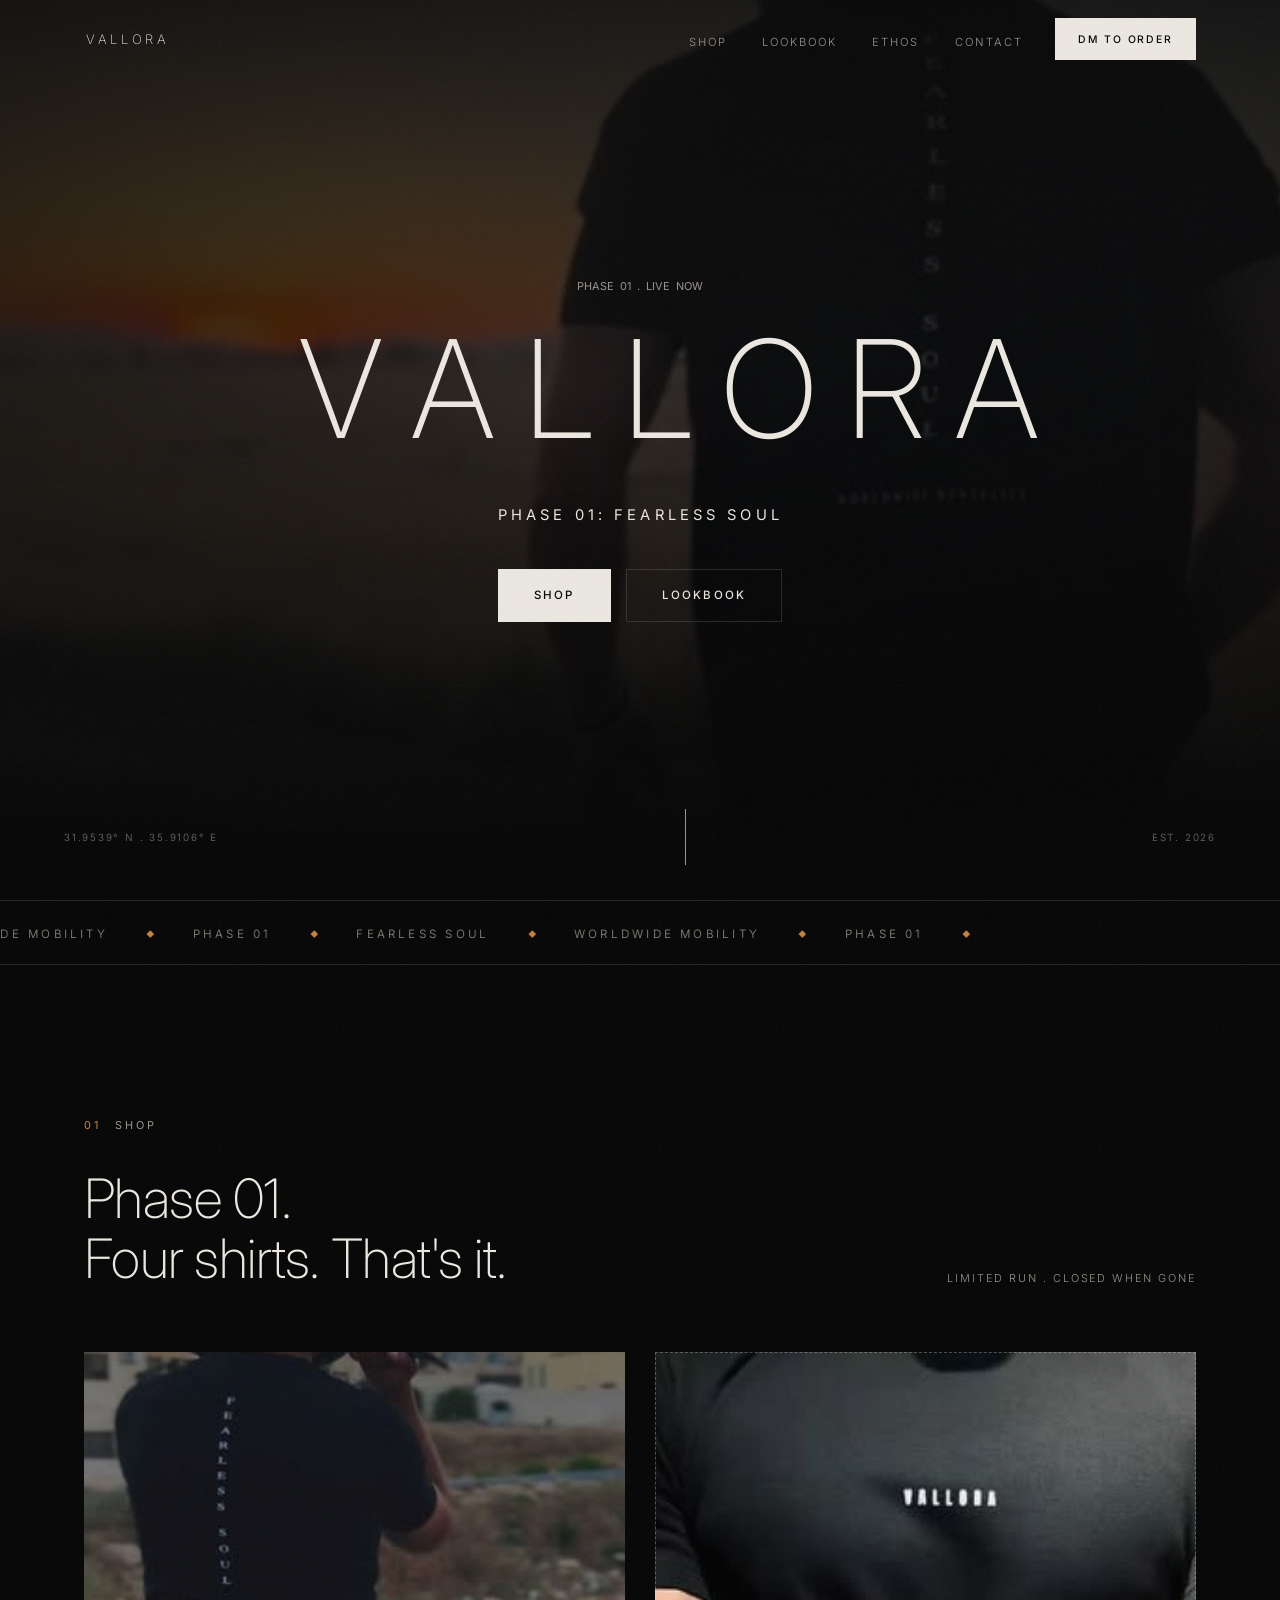
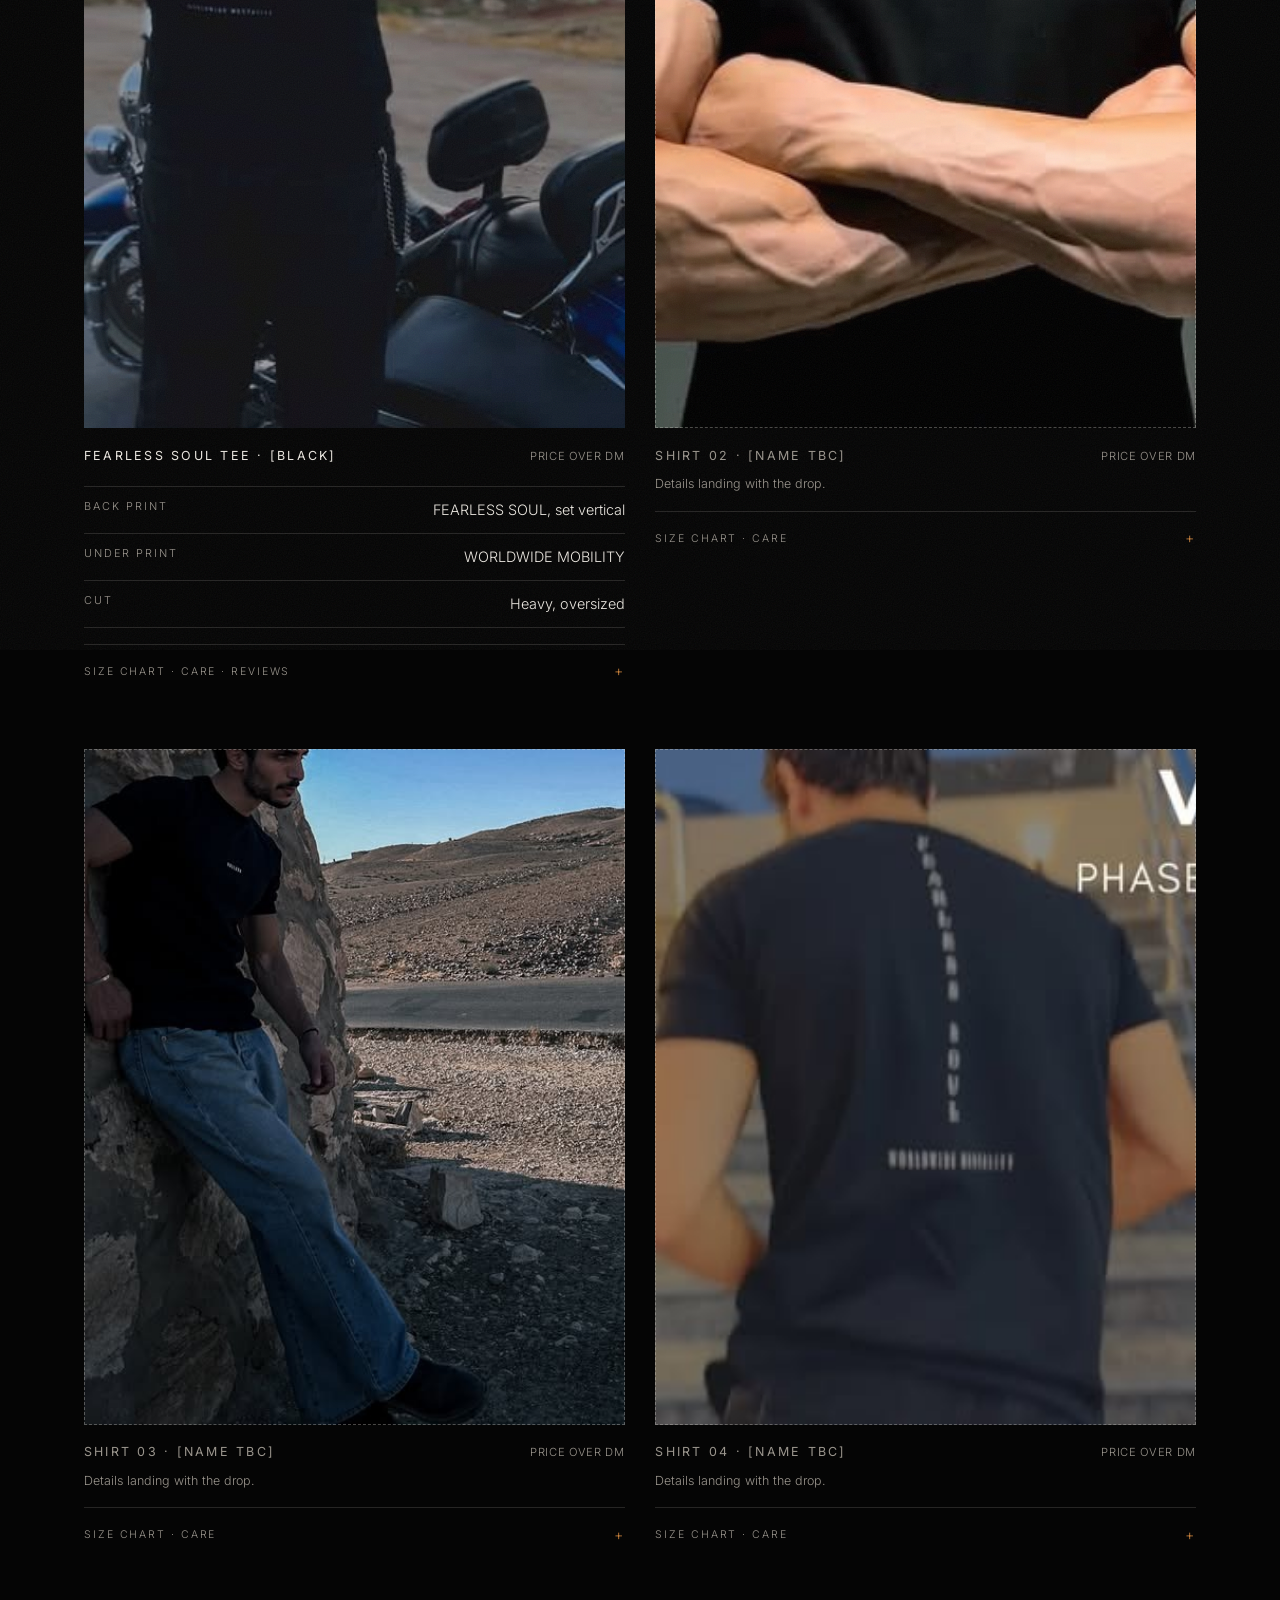
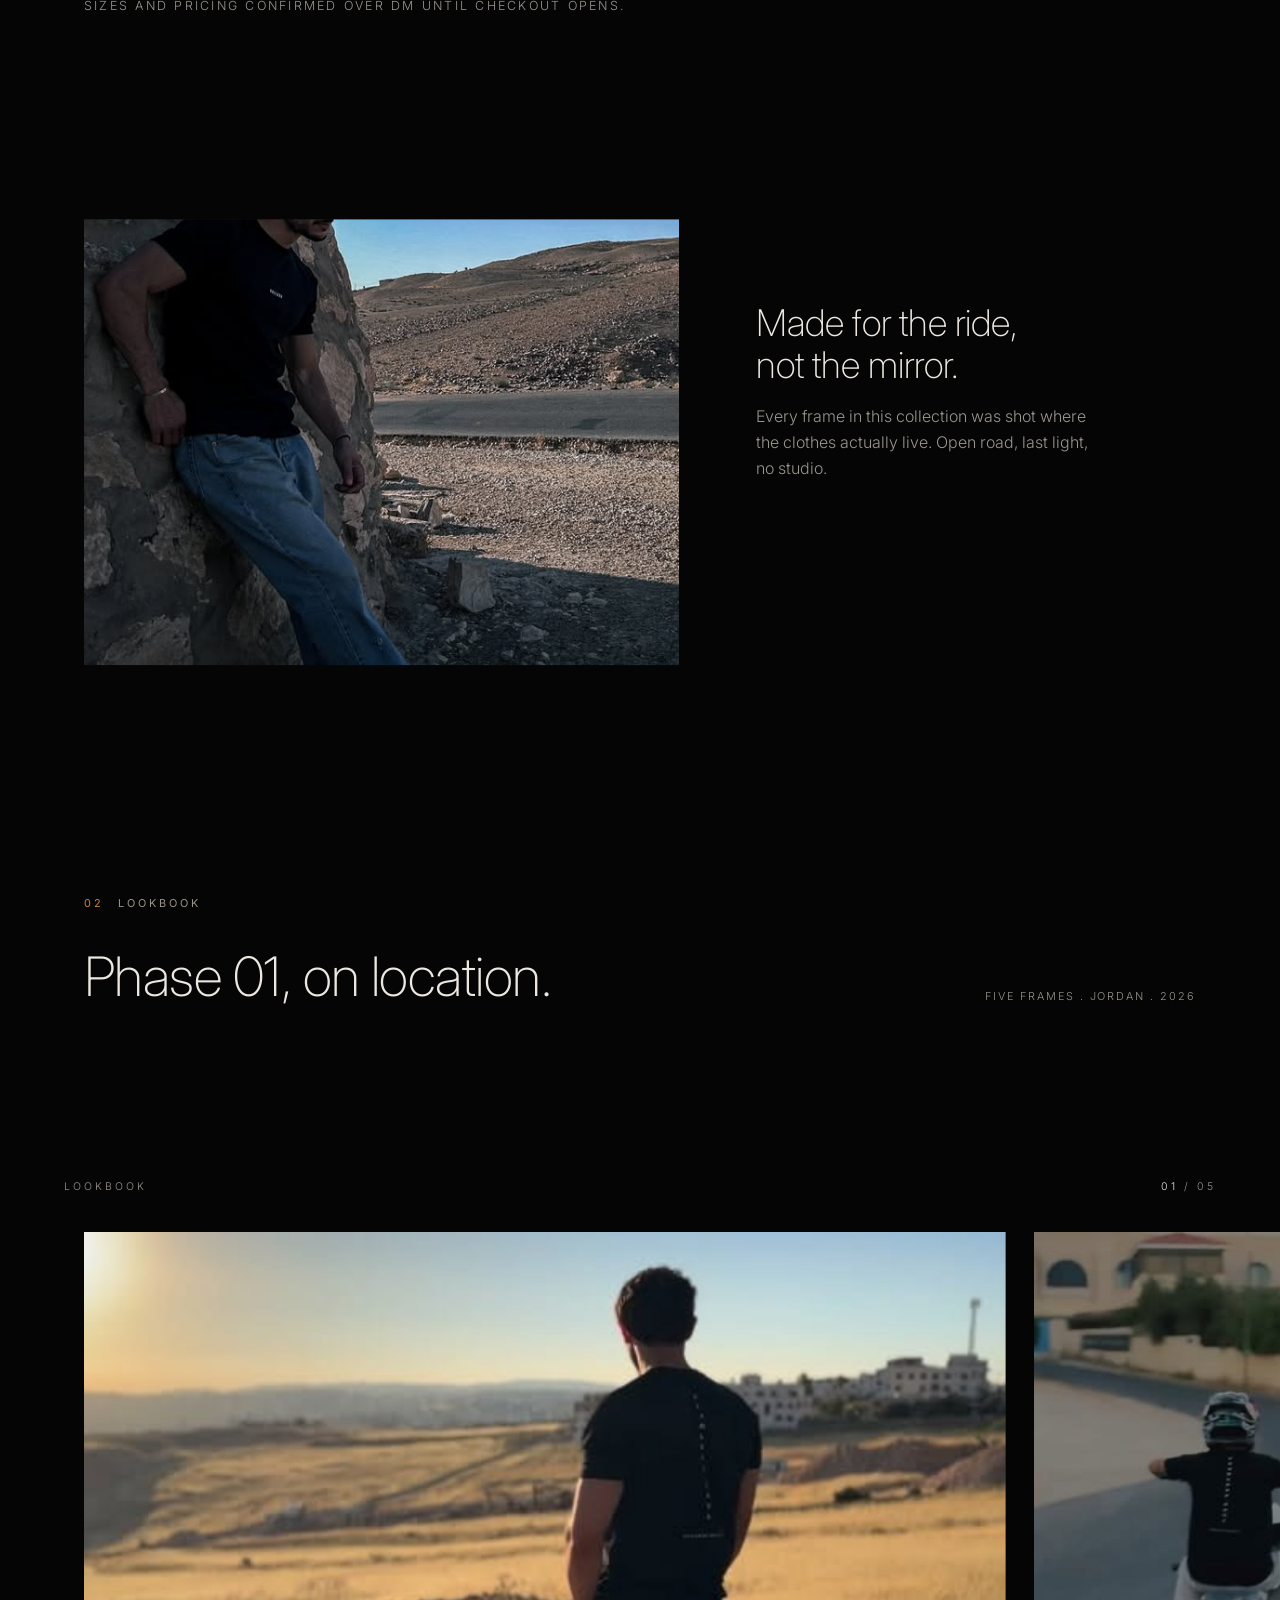
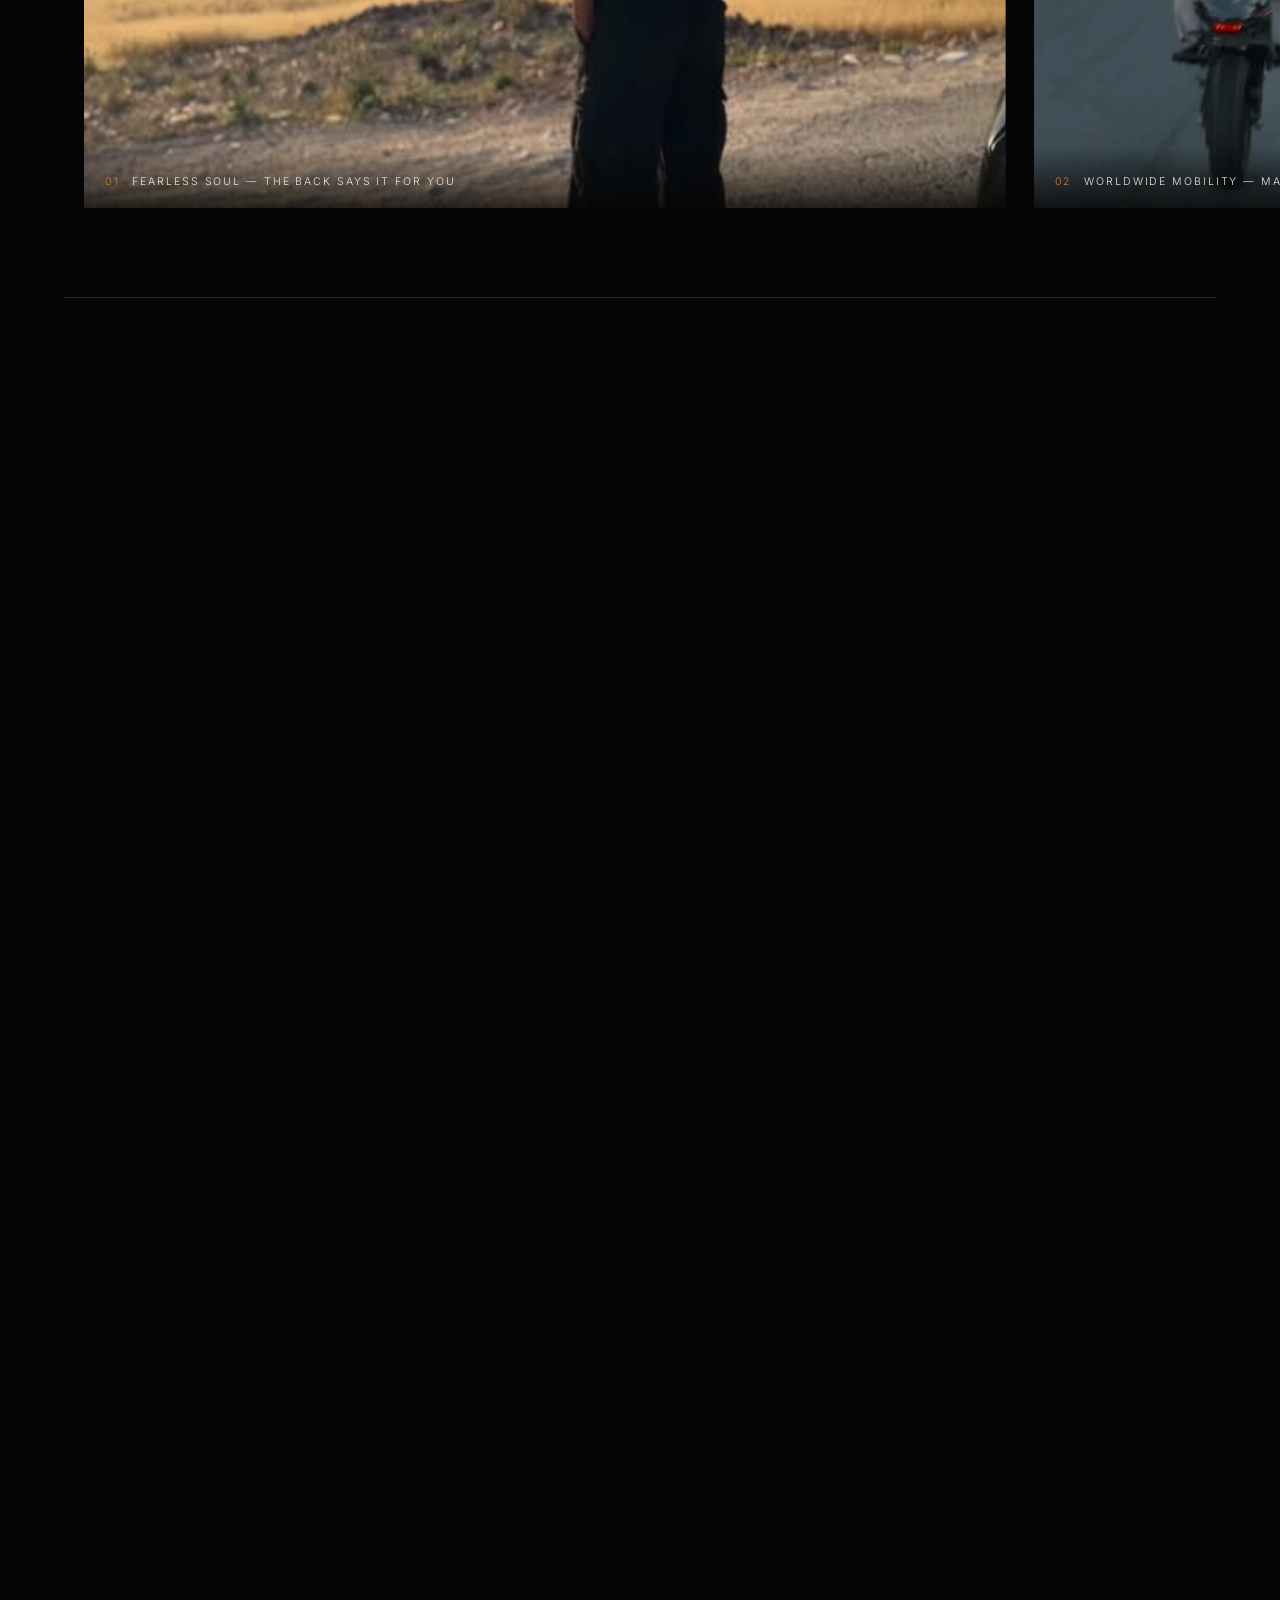
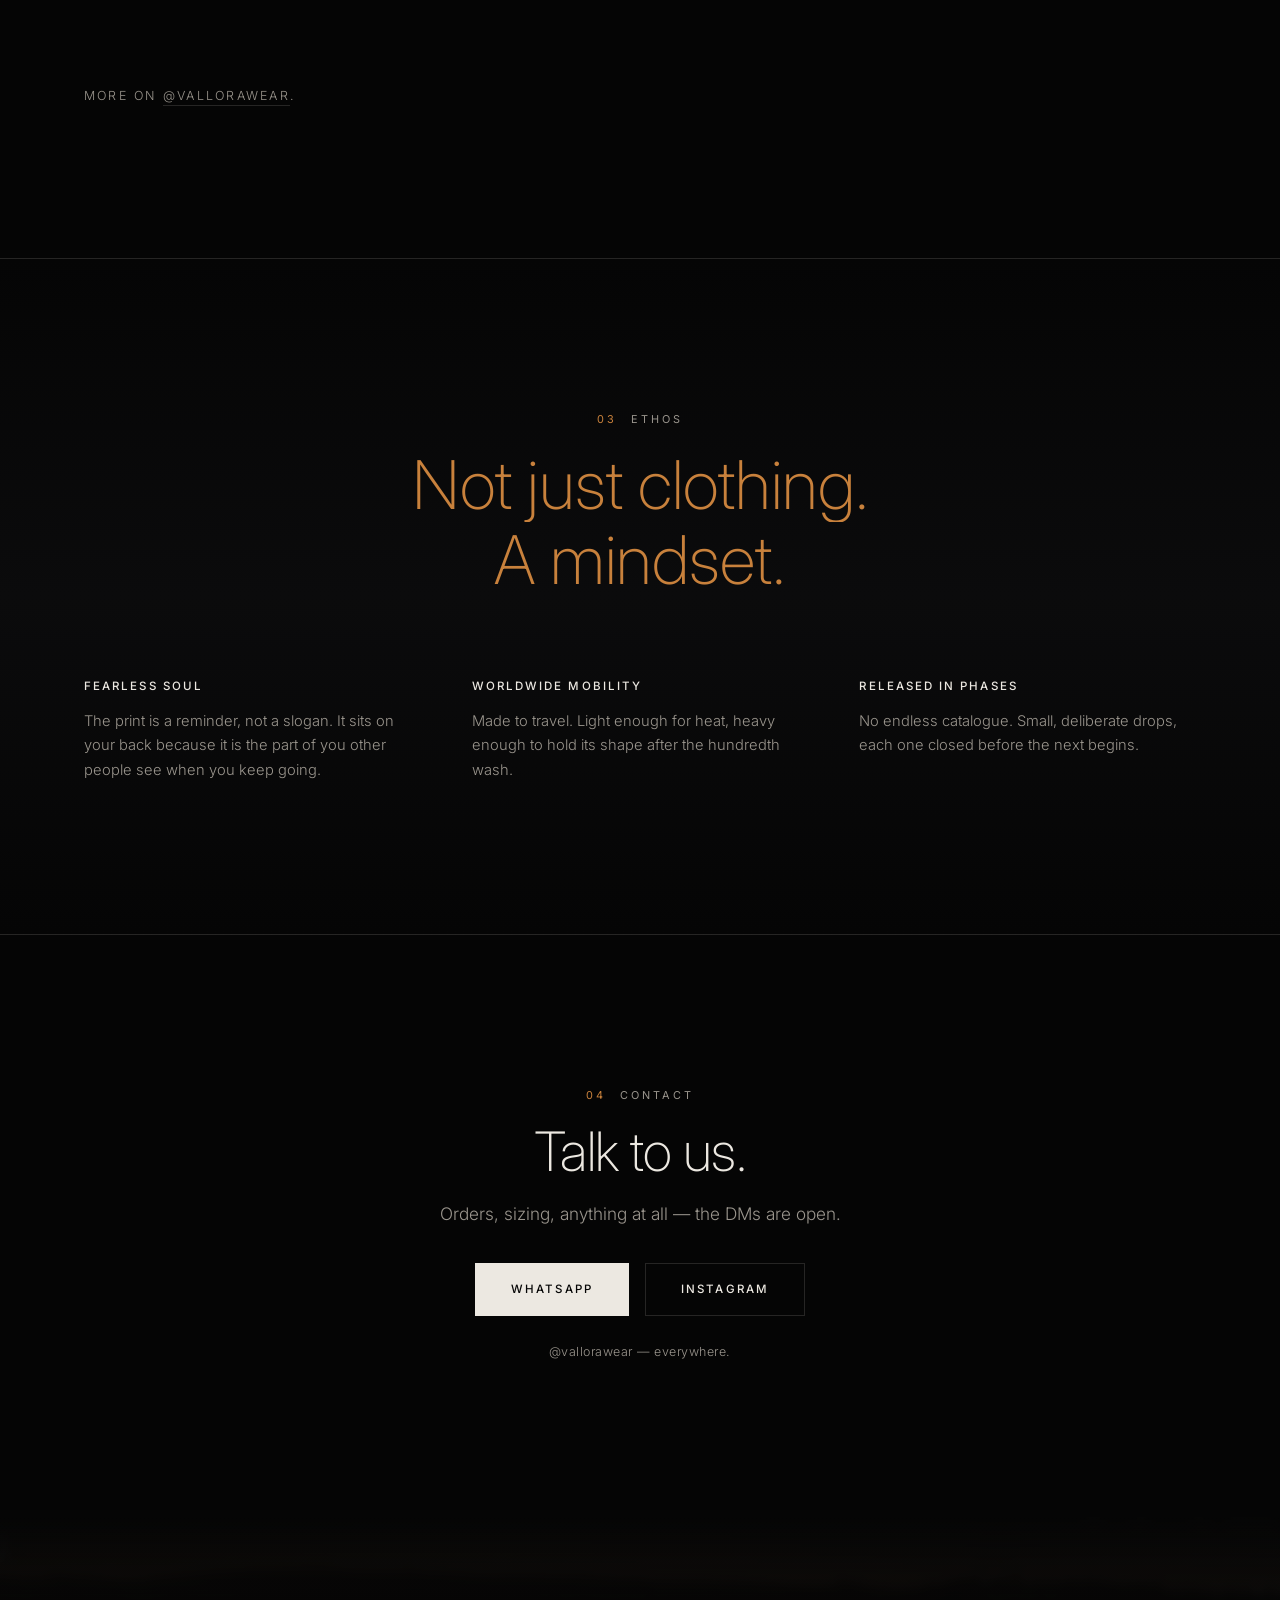
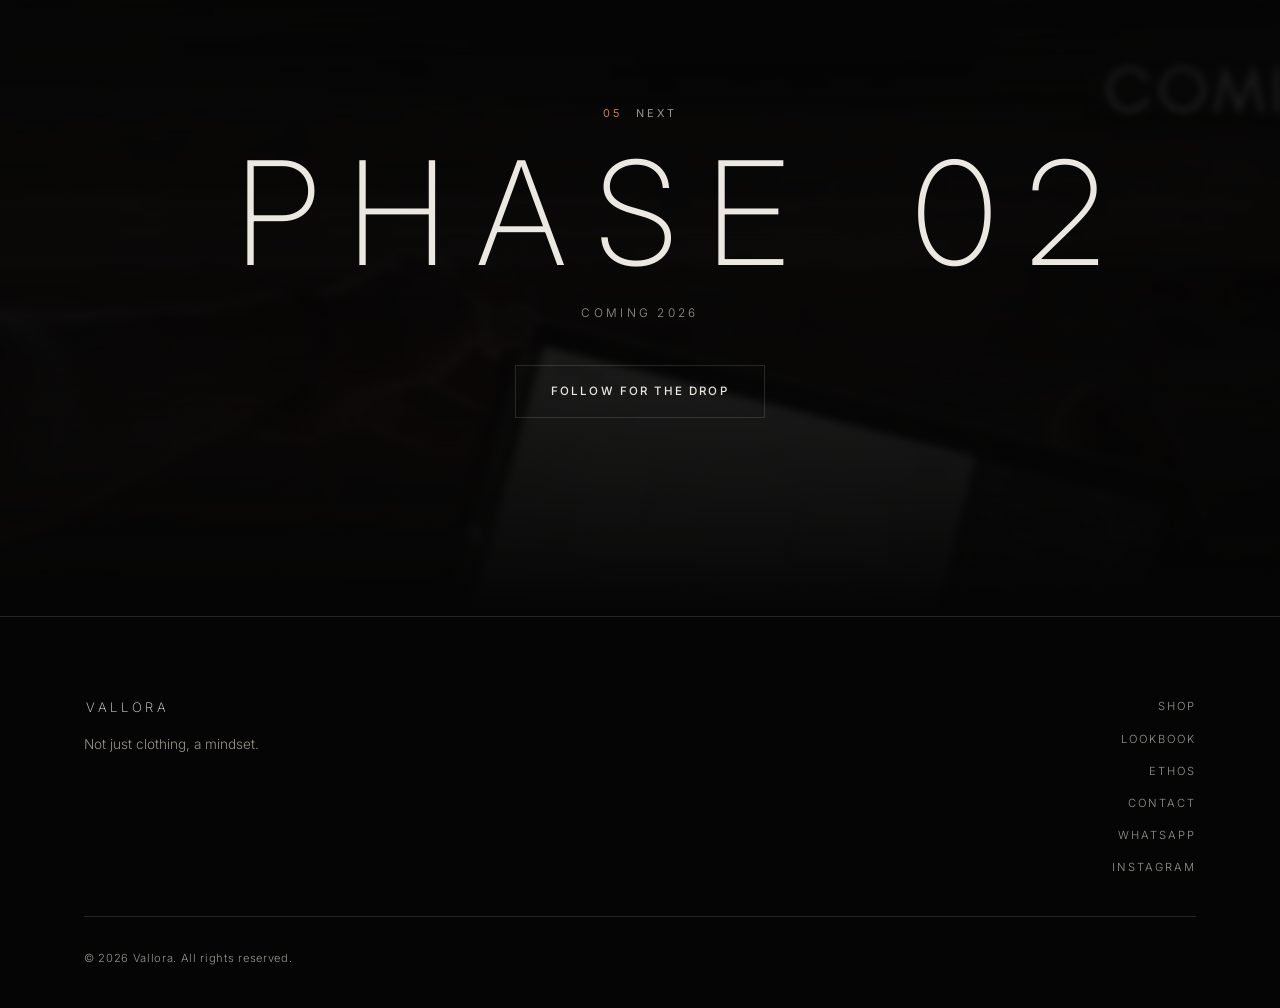
==== commit 1c6b5a21: "Rebuild the landing as a shop: hero doors, four cards, contact The hero is a landing now, one frame " ====
--- a/index.html
+++ b/index.html
@@ -57,10 +57,10 @@
     <a class="wordmark wordmark--sm" href="#top" aria-label="Vallora home">VALLORA</a>
 
     <nav class="nav__links" aria-label="Primary">
-      <a href="#phase01"><span>Phase 01</span></a>
+      <a href="#shop"><span>Shop</span></a>
       <a href="#lookbook"><span>Lookbook</span></a>
       <a href="#ethos"><span>Ethos</span></a>
-      <a href="#phase02"><span>Phase 02</span></a>
+      <a href="#contact"><span>Contact</span></a>
     </nav>
 
     <a class="btn btn--sm magnetic" href="https://www.instagram.com/vallorawear/" target="_blank" rel="noopener">
@@ -75,17 +75,21 @@
 
 <div class="mobile-menu" id="mobileMenu" hidden>
   <nav aria-label="Mobile">
-    <a href="#phase01">Phase 01</a>
+    <a href="#shop">Shop</a>
     <a href="#lookbook">Lookbook</a>
     <a href="#ethos">Ethos</a>
-    <a href="#phase02">Phase 02</a>
+    <a href="#contact">Contact</a>
     <a class="mobile-menu__cta" href="https://www.instagram.com/vallorawear/" target="_blank" rel="noopener">DM to order</a>
   </nav>
 </div>
 
 <main id="main">
 
-  <!-- ─ hero ─ -->
+  <!-- ─ hero ─
+       Landing per the client's reference (theironwilled.com): one full-bleed
+       campaign frame, the drop title, and exactly two doors in: SHOP and
+       LOOKBOOK. The brand is shooting a dedicated hero frame for this —
+       swap the img src below when it lands, nothing else has to change. -->
   <section class="hero" id="top">
     <div class="hero__media" data-parallax="0.28">
       <img src="assets/img/vallora-11.jpg" alt="" aria-hidden="true" fetchpriority="high">
@@ -95,11 +99,11 @@
     <div class="hero__body">
       <p class="eyebrow" data-split="chars">Phase 01 . Live now</p>
       <h1 class="wordmark wordmark--hero" data-split="chars" data-delay="120">VALLORA</h1>
-      <p class="hero__tag" data-split="lines" data-delay="420">Not just clothing.<br><em>A mindset.</em></p>
+      <p class="hero__drop" data-split="lines" data-delay="420">PHASE 01: FEARLESS SOUL</p>
 
       <div class="hero__actions reveal" data-delay="6">
-        <a class="btn magnetic" href="https://www.instagram.com/vallorawear/" target="_blank" rel="noopener">Order via DM</a>
-        <a class="btn btn--ghost magnetic" href="#phase01">See Phase 01</a>
+        <a class="btn magnetic" href="#shop">Shop</a>
+        <a class="btn btn--ghost magnetic" href="#lookbook">Lookbook</a>
       </div>
     </div>
 
@@ -124,42 +128,141 @@
     </div>
   </div>
 
-  <!-- ─ phase 01 ─ -->
-  <section class="section product" id="phase01">
-    <div class="wrap product__grid">
-
-      <div class="product__media">
-        <figure class="frame frame--tall unmask" data-parallax="0.08">
-          <img src="assets/img/vallora-04.jpg" alt="Rear view of the Phase 01 tee, Fearless Soul back print, beside a motorcycle" loading="lazy">
-        </figure>
-        <figure class="frame frame--offset unmask" data-delay="2">
-          <img src="assets/img/vallora-13.jpg" alt="Close detail of the Vallora chest mark on the Phase 01 tee" loading="lazy">
-        </figure>
-      </div>
-
-      <div class="product__copy">
-        <p class="eyebrow reveal"><span class="idx">01</span> Phase 01</p>
-        <h2 class="h2" data-split="lines">The only tee<br>you need.</h2>
-        <p class="lede reveal" data-delay="2">
-          One silhouette, cut heavy and worn in from the first day. Built to be
-          the thing you reach for without thinking, on the bike, in the gym,
-          three hundred kilometres from anywhere.
-        </p>
-
-        <dl class="specs">
-          <div class="reveal" data-delay="3"><dt>Back print</dt><dd>FEARLESS SOUL, set vertical</dd></div>
-          <div class="reveal" data-delay="4"><dt>Under print</dt><dd>WORLDWIDE MOBILITY</dd></div>
-          <div class="reveal" data-delay="5"><dt>Colourway</dt><dd>Black</dd></div>
-          <div class="reveal" data-delay="6"><dt>Drop</dt><dd>Phase 01, limited run</dd></div>
-        </dl>
-
-        <!-- TODO: real price + size run once the brand confirms them -->
-        <div class="product__cta reveal" data-delay="7">
-          <a class="btn magnetic" href="https://www.instagram.com/vallorawear/" target="_blank" rel="noopener">DM to order</a>
-          <p class="note">Sizes and pricing confirmed over DM.</p>
-        </div>
-      </div>
-
+  <!-- ─ shop ─
+       Four shirts per the brand's plan. Only the Phase 01 tee is real today;
+       the other three cards are dashed placeholders (repo convention: dashed
+       placeholders cannot ship unnoticed) waiting on names, photos and prices.
+       Each card carries its own size chart, wash care and reviews inside a
+       native <details>, so everything works with scripting off.
+
+       TODO before launch:
+         1. Swap the three placeholder cards for the real shirts.
+         2. Confirm the size-chart measurements (dashed until then).
+         3. Real prices — every card currently says "Price over DM".
+         4. Real review quotes from the "Feedbacks" IG highlight. Do NOT
+            invent them (see README). -->
+  <section class="section shop" id="shop">
+    <div class="wrap">
+      <header class="section__head section__head--split">
+        <p class="eyebrow reveal"><span class="idx">01</span> Shop</p>
+        <h2 class="h2" data-split="lines">Phase 01.<br>Four shirts. That's it.</h2>
+        <p class="section__meta reveal" data-delay="3">Limited run . Closed when gone</p>
+      </header>
+
+      <div class="shop__grid">
+
+        <!-- 1 · the real one -->
+        <article class="shop-card unmask">
+          <a class="shop-card__media" href="#lookbook" data-cursor="view" aria-label="Fearless Soul tee in the lookbook">
+            <img src="assets/img/vallora-04.jpg" alt="Rear view of the Fearless Soul tee, back print set vertical, beside a motorcycle" loading="lazy">
+          </a>
+          <div class="shop-card__row">
+            <h3 class="shop-card__name">FEARLESS SOUL TEE &middot; [BLACK]</h3>
+            <p class="shop-card__price">Price over DM</p>
+          </div>
+          <dl class="specs specs--card">
+            <div><dt>Back print</dt><dd>FEARLESS SOUL, set vertical</dd></div>
+            <div><dt>Under print</dt><dd>WORLDWIDE MOBILITY</dd></div>
+            <div><dt>Cut</dt><dd>Heavy, oversized</dd></div>
+          </dl>
+          <details class="shop-card__more">
+            <summary><span>Size chart &middot; Care &middot; Reviews</span></summary>
+            <div class="shop-card__panel">
+
+              <h4 class="panel__label">Size chart <em>(cm, flat)</em></h4>
+              <table class="sizes is-placeholder">
+                <thead><tr><th>Size</th><th>Chest</th><th>Length</th><th>Sleeve</th></tr></thead>
+                <tbody>
+                  <tr><td>S</td><td>56</td><td>70</td><td>22</td></tr>
+                  <tr><td>M</td><td>58</td><td>72</td><td>23</td></tr>
+                  <tr><td>L</td><td>60</td><td>74</td><td>24</td></tr>
+                  <tr><td>XL</td><td>62</td><td>76</td><td>25</td></tr>
+                </tbody>
+              </table>
+              <p class="note">Measurements to be confirmed before launch &mdash; sizing help over DM.</p>
+
+              <h4 class="panel__label">Wash care</h4>
+              <ul class="care">
+                <li>Machine wash cold, inside out</li>
+                <li>Wash with similar colours, no bleach</li>
+                <li>Hang dry &mdash; skip the tumble dryer</li>
+                <li>Never iron the print directly</li>
+              </ul>
+
+              <h4 class="panel__label">Reviews</h4>
+              <figure class="quote is-placeholder">
+                <blockquote>Real words from the first run go here &mdash; pulled from the Feedbacks highlight, never invented.</blockquote>
+                <figcaption>Name, city</figcaption>
+              </figure>
+              <p class="note">Got one? Send your photo and your words on
+                <a href="https://www.instagram.com/vallorawear/" target="_blank" rel="noopener">Instagram</a>
+                and it goes up here.</p>
+
+              <a class="btn btn--sm magnetic" href="https://www.instagram.com/vallorawear/" target="_blank" rel="noopener">DM to order</a>
+            </div>
+          </details>
+        </article>
+
+        <!-- 2 · placeholder -->
+        <article class="shop-card shop-card--placeholder unmask" data-delay="1">
+          <a class="shop-card__media" href="#lookbook" data-cursor="view" aria-label="Shirt two, details coming">
+            <img src="assets/img/vallora-13.jpg" alt="Close detail of the Vallora chest mark" loading="lazy">
+          </a>
+          <div class="shop-card__row">
+            <h3 class="shop-card__name">SHIRT 02 &middot; [NAME TBC]</h3>
+            <p class="shop-card__price">Price over DM</p>
+          </div>
+          <p class="shop-card__tbc">Details landing with the drop.</p>
+          <details class="shop-card__more">
+            <summary><span>Size chart &middot; Care</span></summary>
+            <div class="shop-card__panel">
+              <p class="note">Size chart and care for this shirt land with its release. Sizing help over DM any time.</p>
+              <a class="btn btn--sm magnetic" href="https://www.instagram.com/vallorawear/" target="_blank" rel="noopener">Ask over DM</a>
+            </div>
+          </details>
+        </article>
+
+        <!-- 3 · placeholder -->
+        <article class="shop-card shop-card--placeholder unmask" data-delay="2">
+          <a class="shop-card__media" href="#lookbook" data-cursor="view" aria-label="Shirt three, details coming">
+            <img src="assets/img/vallora-06.jpg" alt="Phase 01 tee styled with denim" loading="lazy">
+          </a>
+          <div class="shop-card__row">
+            <h3 class="shop-card__name">SHIRT 03 &middot; [NAME TBC]</h3>
+            <p class="shop-card__price">Price over DM</p>
+          </div>
+          <p class="shop-card__tbc">Details landing with the drop.</p>
+          <details class="shop-card__more">
+            <summary><span>Size chart &middot; Care</span></summary>
+            <div class="shop-card__panel">
+              <p class="note">Size chart and care for this shirt land with its release. Sizing help over DM any time.</p>
+              <a class="btn btn--sm magnetic" href="https://www.instagram.com/vallorawear/" target="_blank" rel="noopener">Ask over DM</a>
+            </div>
+          </details>
+        </article>
+
+        <!-- 4 · placeholder -->
+        <article class="shop-card shop-card--placeholder unmask" data-delay="3">
+          <a class="shop-card__media" href="#lookbook" data-cursor="view" aria-label="Shirt four, details coming">
+            <img src="assets/img/vallora-10.jpg" alt="Phase 01 tee on the steps at dusk" loading="lazy">
+          </a>
+          <div class="shop-card__row">
+            <h3 class="shop-card__name">SHIRT 04 &middot; [NAME TBC]</h3>
+            <p class="shop-card__price">Price over DM</p>
+          </div>
+          <p class="shop-card__tbc">Details landing with the drop.</p>
+          <details class="shop-card__more">
+            <summary><span>Size chart &middot; Care</span></summary>
+            <div class="shop-card__panel">
+              <p class="note">Size chart and care for this shirt land with its release. Sizing help over DM any time.</p>
+              <a class="btn btn--sm magnetic" href="https://www.instagram.com/vallorawear/" target="_blank" rel="noopener">Ask over DM</a>
+            </div>
+          </details>
+        </article>
+
+      </div>
+
+      <p class="gallery__note reveal">Sizes and pricing confirmed over DM until checkout opens.</p>
     </div>
   </section>
 
@@ -195,11 +298,13 @@
     <div class="rail" id="rail">
       <div class="rail__inner">
         <div class="rail__track" id="railTrack">
-          <figure class="gal gal--wide unmask" data-cursor="view"><img src="assets/img/vallora-12.jpg" alt="Phase 01 tee at golden hour above the valley" loading="lazy"><figcaption><span>01</span> Above the valley</figcaption></figure>
-          <figure class="gal unmask" data-delay="1" data-cursor="view"><img src="assets/img/vallora-08.jpg" alt="Riding out in the Phase 01 tee" loading="lazy"><figcaption><span>02</span> Riding out</figcaption></figure>
-          <figure class="gal unmask" data-delay="2" data-cursor="view"><img src="assets/img/vallora-05.jpg" alt="Phase 01 campaign frame at sunset" loading="lazy"><figcaption><span>03</span> Last light</figcaption></figure>
-          <figure class="gal gal--crop-left unmask" data-delay="1" data-cursor="view"><img src="assets/img/vallora-10.jpg" alt="Phase 01 tee on the steps at dusk" loading="lazy"><figcaption><span>04</span> The steps</figcaption></figure>
-          <figure class="gal unmask" data-delay="2" data-cursor="view"><img src="assets/img/vallora-09.jpg" alt="Phase 01 launch frame" loading="lazy"><figcaption><span>05</span> Launch day</figcaption></figure>
+          <!-- Captions sit bottom-left on every frame, always visible, one
+               line of brand meaning each — per the client's reference. -->
+          <figure class="gal gal--wide unmask" data-cursor="view"><img src="assets/img/vallora-12.jpg" alt="Phase 01 tee at golden hour above the valley" loading="lazy"><figcaption><span>01</span> Fearless soul &mdash; the back says it for you</figcaption></figure>
+          <figure class="gal unmask" data-delay="1" data-cursor="view"><img src="assets/img/vallora-08.jpg" alt="Riding out in the Phase 01 tee" loading="lazy"><figcaption><span>02</span> Worldwide mobility &mdash; made to travel</figcaption></figure>
+          <figure class="gal unmask" data-delay="2" data-cursor="view"><img src="assets/img/vallora-05.jpg" alt="Phase 01 campaign frame at sunset" loading="lazy"><figcaption><span>03</span> Shot where the clothes live &mdash; no studio</figcaption></figure>
+          <figure class="gal gal--crop-left unmask" data-delay="1" data-cursor="view"><img src="assets/img/vallora-10.jpg" alt="Phase 01 tee on the steps at dusk" loading="lazy"><figcaption><span>04</span> Worn in from day one &mdash; not the mirror</figcaption></figure>
+          <figure class="gal unmask" data-delay="2" data-cursor="view"><img src="assets/img/vallora-09.jpg" alt="Phase 01 launch frame" loading="lazy"><figcaption><span>05</span> Released in phases &mdash; closed when gone</figcaption></figure>
 
           <div class="rail__end">
             <p class="eyebrow">End of Phase 01</p>
@@ -247,6 +352,24 @@
     </div>
   </section>
 
+  <!-- ─ contact ─
+       Sits directly under the ethos, per the client's note: WhatsApp and
+       Instagram. TODO: the WhatsApp number is a PLACEHOLDER — replace
+       000000000000 in BOTH links below (here and in the footer) with the
+       real number in international format, digits only. -->
+  <section class="section contact" id="contact">
+    <div class="wrap contact__inner">
+      <p class="eyebrow reveal"><span class="idx">04</span> Contact</p>
+      <h2 class="h2" data-split="lines">Talk to us.</h2>
+      <p class="lede reveal" data-delay="2">Orders, sizing, anything at all &mdash; the DMs are open.</p>
+      <div class="contact__actions reveal" data-delay="3">
+        <a class="btn magnetic contact__wa" href="https://wa.me/000000000000" target="_blank" rel="noopener">WhatsApp</a>
+        <a class="btn btn--ghost magnetic" href="https://www.instagram.com/vallorawear/" target="_blank" rel="noopener">Instagram</a>
+      </div>
+      <p class="note reveal" data-delay="4">@vallorawear &mdash; everywhere.</p>
+    </div>
+  </section>
+
   <!-- ─ feedback ─
        HIDDEN FOR LAUNCH. The markup below is finished and styled, it is only
        waiting on real quotes, which live in the brand's "Feedbacks" Instagram
@@ -276,7 +399,7 @@
     </div>
     <div class="phase02__scrim"></div>
     <div class="phase02__body">
-      <p class="eyebrow reveal"><span class="idx">04</span> Next</p>
+      <p class="eyebrow reveal"><span class="idx">05</span> Next</p>
       <h2 class="phase02__title" data-split="chars" data-delay="80">PHASE 02</h2>
       <p class="phase02__sub reveal" data-delay="4">Coming 2026</p>
       <a class="btn btn--ghost magnetic reveal" data-delay="5" href="https://www.instagram.com/vallorawear/" target="_blank" rel="noopener">
@@ -295,9 +418,11 @@
     </div>
 
     <nav class="footer__nav" aria-label="Footer">
-      <a href="#phase01">Phase 01</a>
+      <a href="#shop">Shop</a>
       <a href="#lookbook">Lookbook</a>
       <a href="#ethos">Ethos</a>
+      <a href="#contact">Contact</a>
+      <a href="https://wa.me/000000000000" target="_blank" rel="noopener">WhatsApp</a>
       <a href="https://www.instagram.com/vallorawear/" target="_blank" rel="noopener">Instagram</a>
     </nav>
 
--- a/assets/css/style.css
+++ b/assets/css/style.css
@@ -442,6 +442,16 @@
 }
 .hero__tag em{font-style:normal;color:var(--paper)}
 
+/* drop title under the wordmark, in the spirit of the reference site */
+.hero__drop{
+  margin:0 auto 2.6rem;
+  font-size:clamp(.72rem,1.6vw,.92rem);
+  font-weight:400;
+  letter-spacing:var(--track-lg);
+  text-transform:uppercase;
+  color:var(--paper);
+}
+
 .hero__actions{
   display:flex;
   flex-wrap:wrap;
@@ -585,6 +595,162 @@
   color:var(--paper-dim);
 }
 .specs dd{margin:0;font-size:.9rem;text-align:right}
+
+/* ── shop ───────────────────────────────────────────────── */
+
+.shop__grid{
+  display:grid;
+  grid-template-columns:repeat(2,1fr);
+  gap:clamp(1.6rem,4vw,3.5rem) clamp(1rem,2.4vw,2rem);
+  align-items:start;   /* an open details panel must not stretch its neighbour */
+}
+
+.shop-card{position:relative}
+
+.shop-card__media{
+  display:block;
+  aspect-ratio:4/5;
+  overflow:hidden;
+  background:linear-gradient(150deg,var(--ink-3),var(--ink-2));
+}
+.shop-card__media img{
+  width:100%;height:100%;
+  object-fit:cover;
+  transition:transform 1.2s var(--ease);
+}
+.shop-card:hover .shop-card__media img{transform:scale(1.05)}
+
+.shop-card__row{
+  display:flex;
+  justify-content:space-between;
+  align-items:baseline;
+  gap:1rem;
+  margin-top:1.1rem;
+}
+.shop-card__name{
+  margin:0;
+  font-size:.78rem;
+  font-weight:400;
+  letter-spacing:var(--track-md);
+  text-transform:uppercase;
+}
+.shop-card__price{
+  margin:0;
+  flex:none;
+  font-size:.7rem;
+  letter-spacing:.06em;
+  text-transform:uppercase;
+  color:var(--paper-dim);
+}
+.shop-card__tbc{
+  margin:.5rem 0 0;
+  font-size:.78rem;
+  color:var(--paper-dim);
+}
+
+/* placeholder cards: dashed, per the repo convention, so they cannot ship
+   unnoticed with fake names on them */
+.shop-card--placeholder .shop-card__media{outline:1px dashed rgba(236,232,225,.3);outline-offset:-1px}
+.shop-card--placeholder .shop-card__name{color:var(--paper-dim)}
+
+.specs--card{margin:1.2rem 0 0;font-size:.9em}
+.specs--card>div{padding:.7rem 0}
+
+/* native <details>: works with scripting off */
+.shop-card__more{margin-top:1rem;border-top:1px solid var(--line)}
+.shop-card__more summary{
+  list-style:none;
+  cursor:pointer;
+  padding:.9rem 0;
+  display:flex;
+  align-items:center;
+  justify-content:space-between;
+  gap:1rem;
+  font-size:.66rem;
+  letter-spacing:var(--track-md);
+  text-transform:uppercase;
+  color:var(--paper-dim);
+  transition:color .35s var(--ease);
+}
+.shop-card__more summary::-webkit-details-marker{display:none}
+.shop-card__more summary::after{
+  content:"+";
+  font-size:.9rem;
+  color:var(--ember);
+  transition:transform .4s var(--ease);
+}
+.shop-card__more[open] summary::after{transform:rotate(45deg)}
+.shop-card__more summary:hover{color:var(--paper)}
+
+.shop-card__panel{padding:.4rem 0 1.6rem}
+.shop-card__panel .note{margin:.7rem 0 1.4rem}
+.shop-card__panel .btn--sm{margin-top:.4rem}
+.shop-card__panel .quote{padding:1.3rem 1.2rem}
+.shop-card__panel .quote blockquote{font-size:.9rem;margin-bottom:.9rem}
+
+.panel__label{
+  margin:1.6rem 0 .8rem;
+  font-size:.66rem;
+  font-weight:500;
+  letter-spacing:var(--track-md);
+  text-transform:uppercase;
+}
+.panel__label:first-child{margin-top:.4rem}
+.panel__label em{font-style:normal;font-weight:300;color:var(--paper-dim);text-transform:none;letter-spacing:.02em}
+
+.sizes{
+  width:100%;
+  border-collapse:collapse;
+  font-size:.82rem;
+}
+.sizes th{
+  font-size:.62rem;
+  font-weight:400;
+  letter-spacing:var(--track-md);
+  text-transform:uppercase;
+  color:var(--paper-dim);
+  text-align:left;
+  padding:.5rem .6rem .5rem 0;
+  border-bottom:1px solid var(--line);
+}
+.sizes td{
+  padding:.55rem .6rem .55rem 0;
+  border-bottom:1px solid var(--line);
+}
+/* measurements are unconfirmed: dashed flag, same convention as quotes */
+.sizes.is-placeholder{border:1px dashed rgba(236,232,225,.3);opacity:.75}
+.sizes.is-placeholder td,.sizes.is-placeholder th{padding-left:.6rem}
+
+.care{
+  margin:0;padding:0;
+  list-style:none;
+}
+.care li{
+  padding:.55rem 0 .55rem 1.1rem;
+  position:relative;
+  font-size:.86rem;
+  color:var(--paper-dim);
+  border-bottom:1px solid var(--line);
+}
+.care li::before{
+  content:"";
+  position:absolute;left:0;top:1.05em;
+  width:4px;height:4px;
+  background:var(--ember);
+}
+
+/* ── contact ────────────────────────────────────────────── */
+
+.contact__inner{text-align:center}
+.contact__inner .lede{margin-inline:auto}
+.contact__actions{
+  margin-top:2.2rem;
+  display:flex;
+  flex-wrap:wrap;
+  gap:1rem;
+  justify-content:center;
+}
+.contact__inner .note{margin-top:1.6rem}
 
 /* ── detail strip ───────────────────────────────────────── */
 
@@ -730,23 +896,23 @@
    left so a portrait tile lands on the subject and drops the overlay. */
 .gal--crop-left img{object-position:35% center}
 
+/* Captions are always on, pinned bottom-left — one line of brand meaning per
+   frame, per the client's reference. (They used to be hover-only.) */
 .gal figcaption{
   position:absolute;
   left:0;right:0;bottom:0;
   padding:1.6rem 1.3rem 1.1rem;
   display:flex;
+  justify-content:flex-start;
+  text-align:left;
   align-items:baseline;
   gap:.8rem;
   font-size:.66rem;
   letter-spacing:var(--track-md);
   text-transform:uppercase;
   background:linear-gradient(to top,rgba(5,5,5,.8),transparent);
-  opacity:0;
-  transform:translateY(10px);
-  transition:opacity .5s var(--ease),transform .5s var(--ease);
 }
 .gal figcaption span{color:var(--ember)}
-.gal:hover figcaption{opacity:1;transform:none}
 
 .gallery__note{
   margin:2.2rem 0 0;
@@ -981,8 +1147,8 @@
   .rail__track{grid-template-columns:repeat(2,1fr)}
   .gal--wide{grid-column:span 2}
 
-  /* captions have no hover to trigger them on touch */
-  .gal figcaption{opacity:1;transform:none}
+  /* two-up shop grid holds on tablet, like the reference site */
+  .shop__grid{gap:2rem 1rem}
 }
 
 @media (max-width:560px){
@@ -1008,6 +1174,12 @@
   .rail__track{grid-template-columns:1fr}
   .gal,.gal--wide{grid-column:span 1;aspect-ratio:4/5}
 
+  /* the reference keeps two columns on phones; tighten the type to fit */
+  .shop__grid{gap:1.8rem .8rem}
+  .shop-card__row{flex-direction:column;gap:.2rem}
+  .shop-card__name{font-size:.66rem}
+  .specs--card{display:none}   /* full specs live one tap away in the details */
+
   .footer__inner{grid-template-columns:1fr}
   .footer__nav{text-align:left}
 }
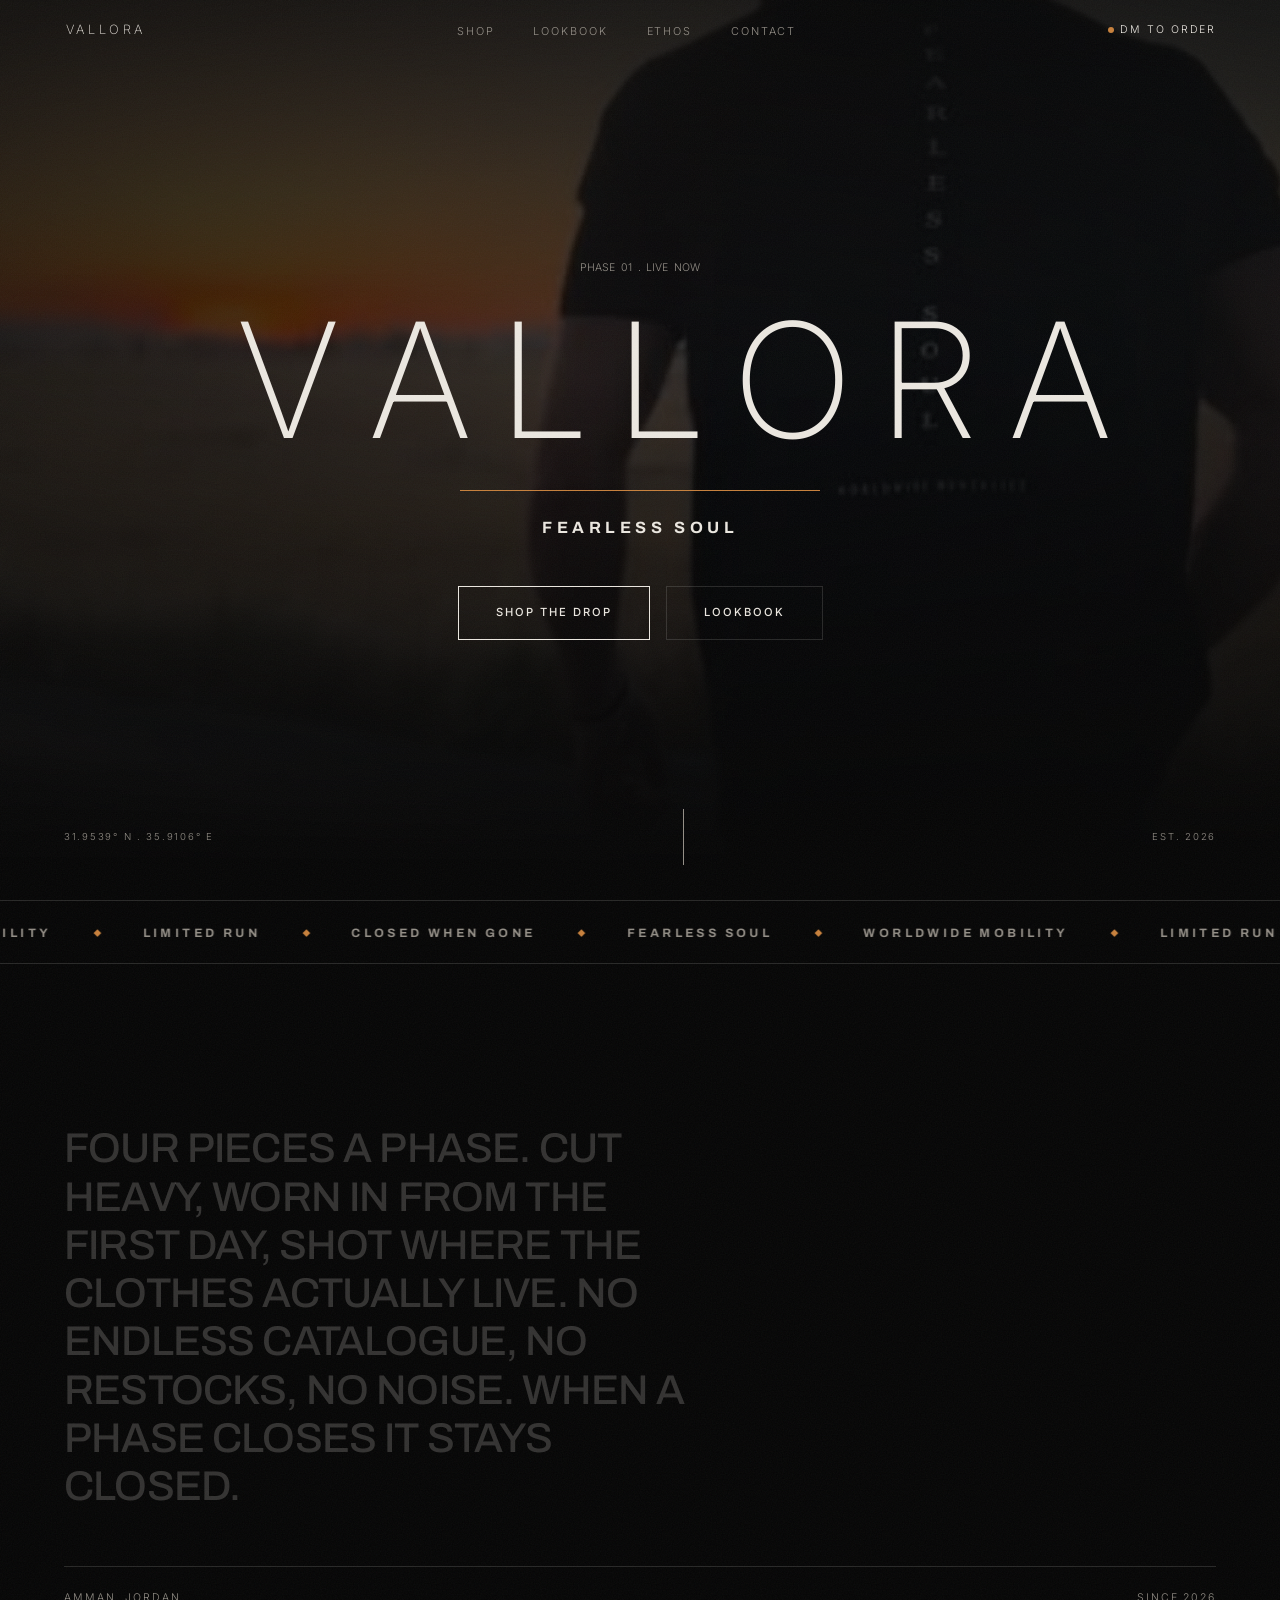
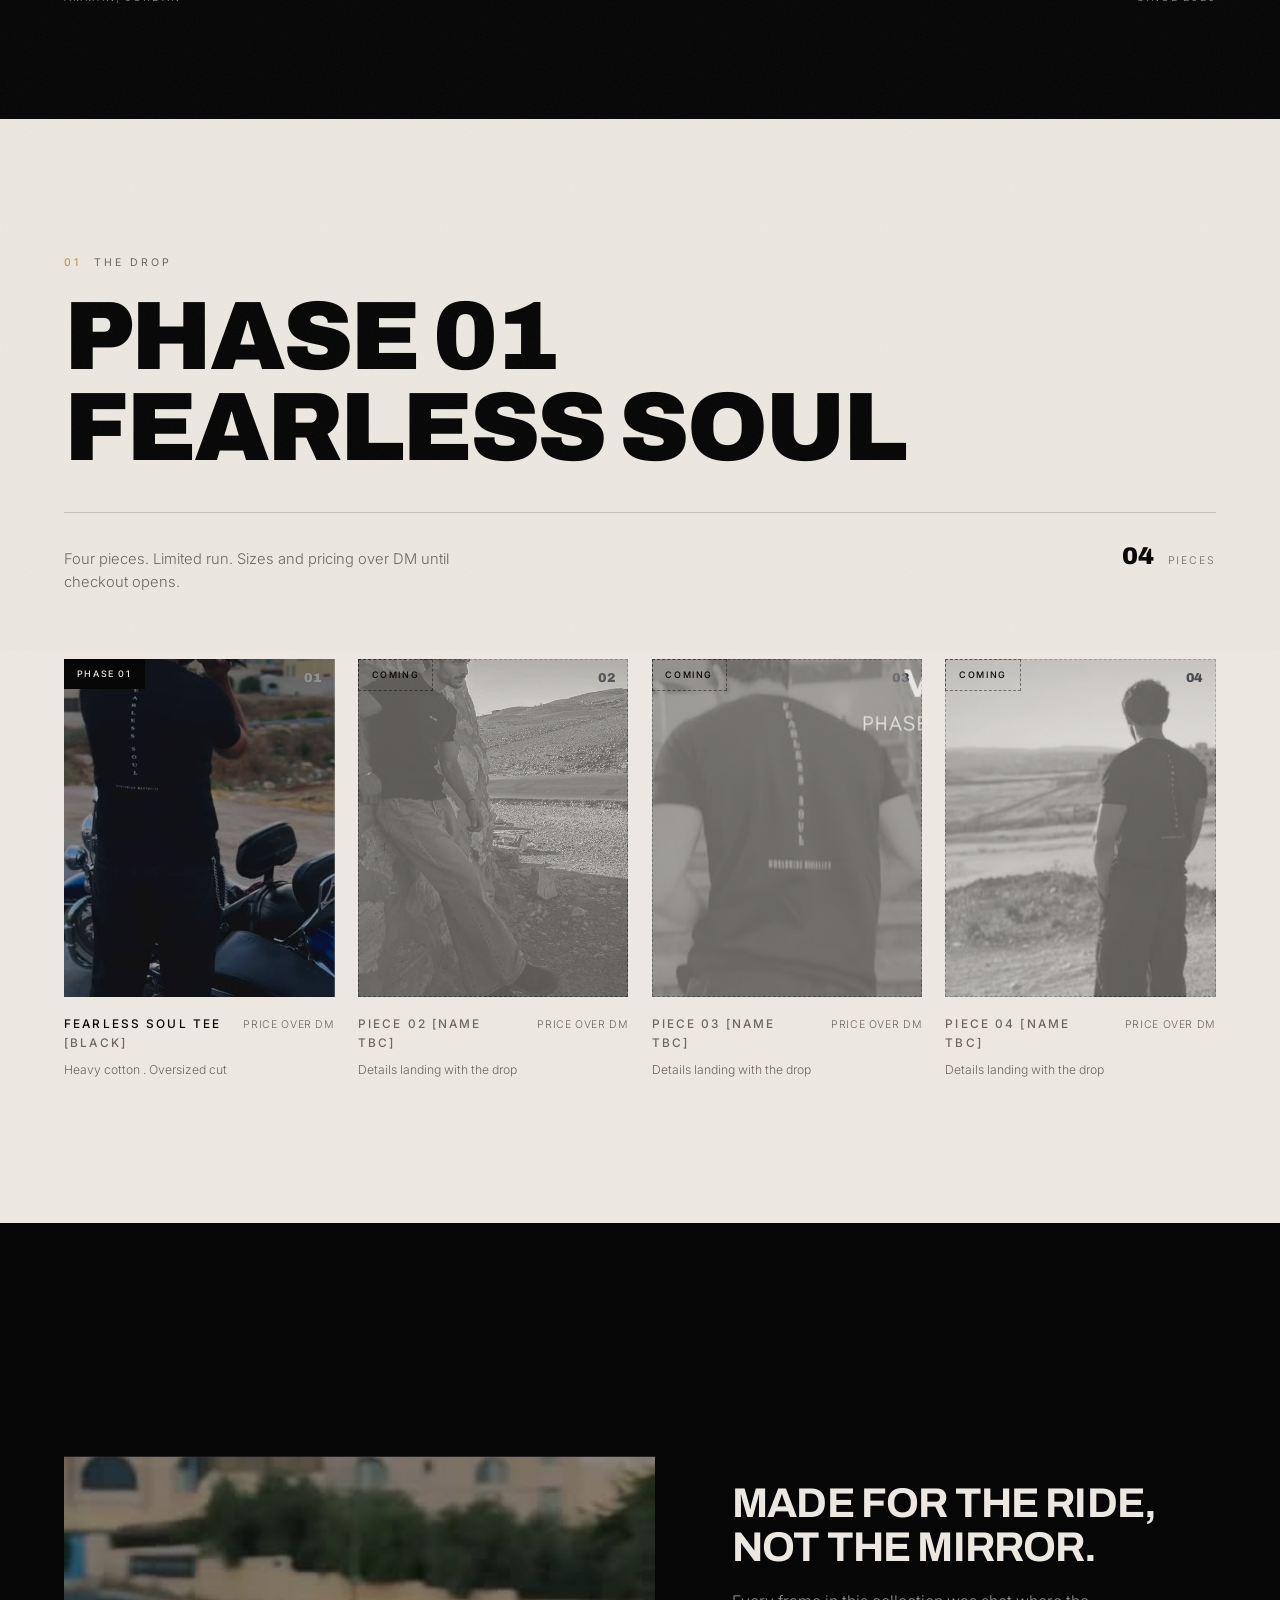
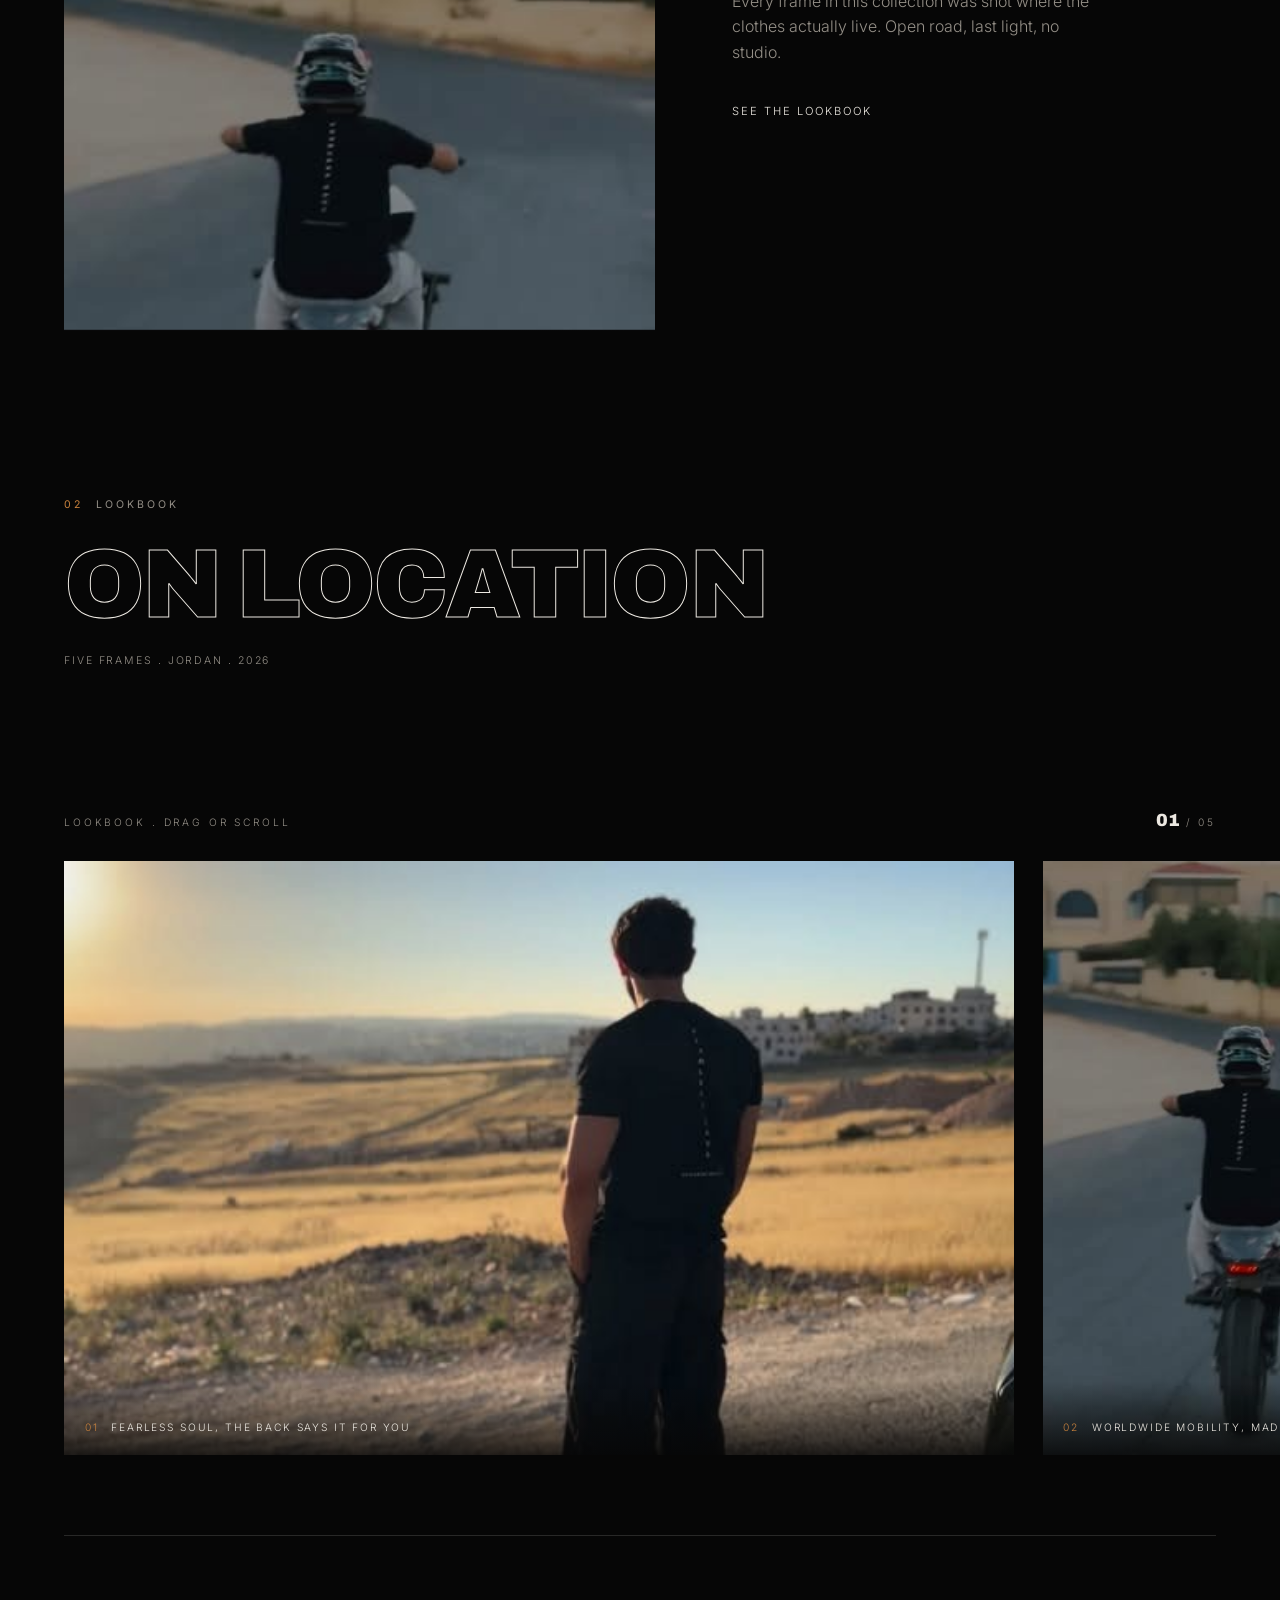
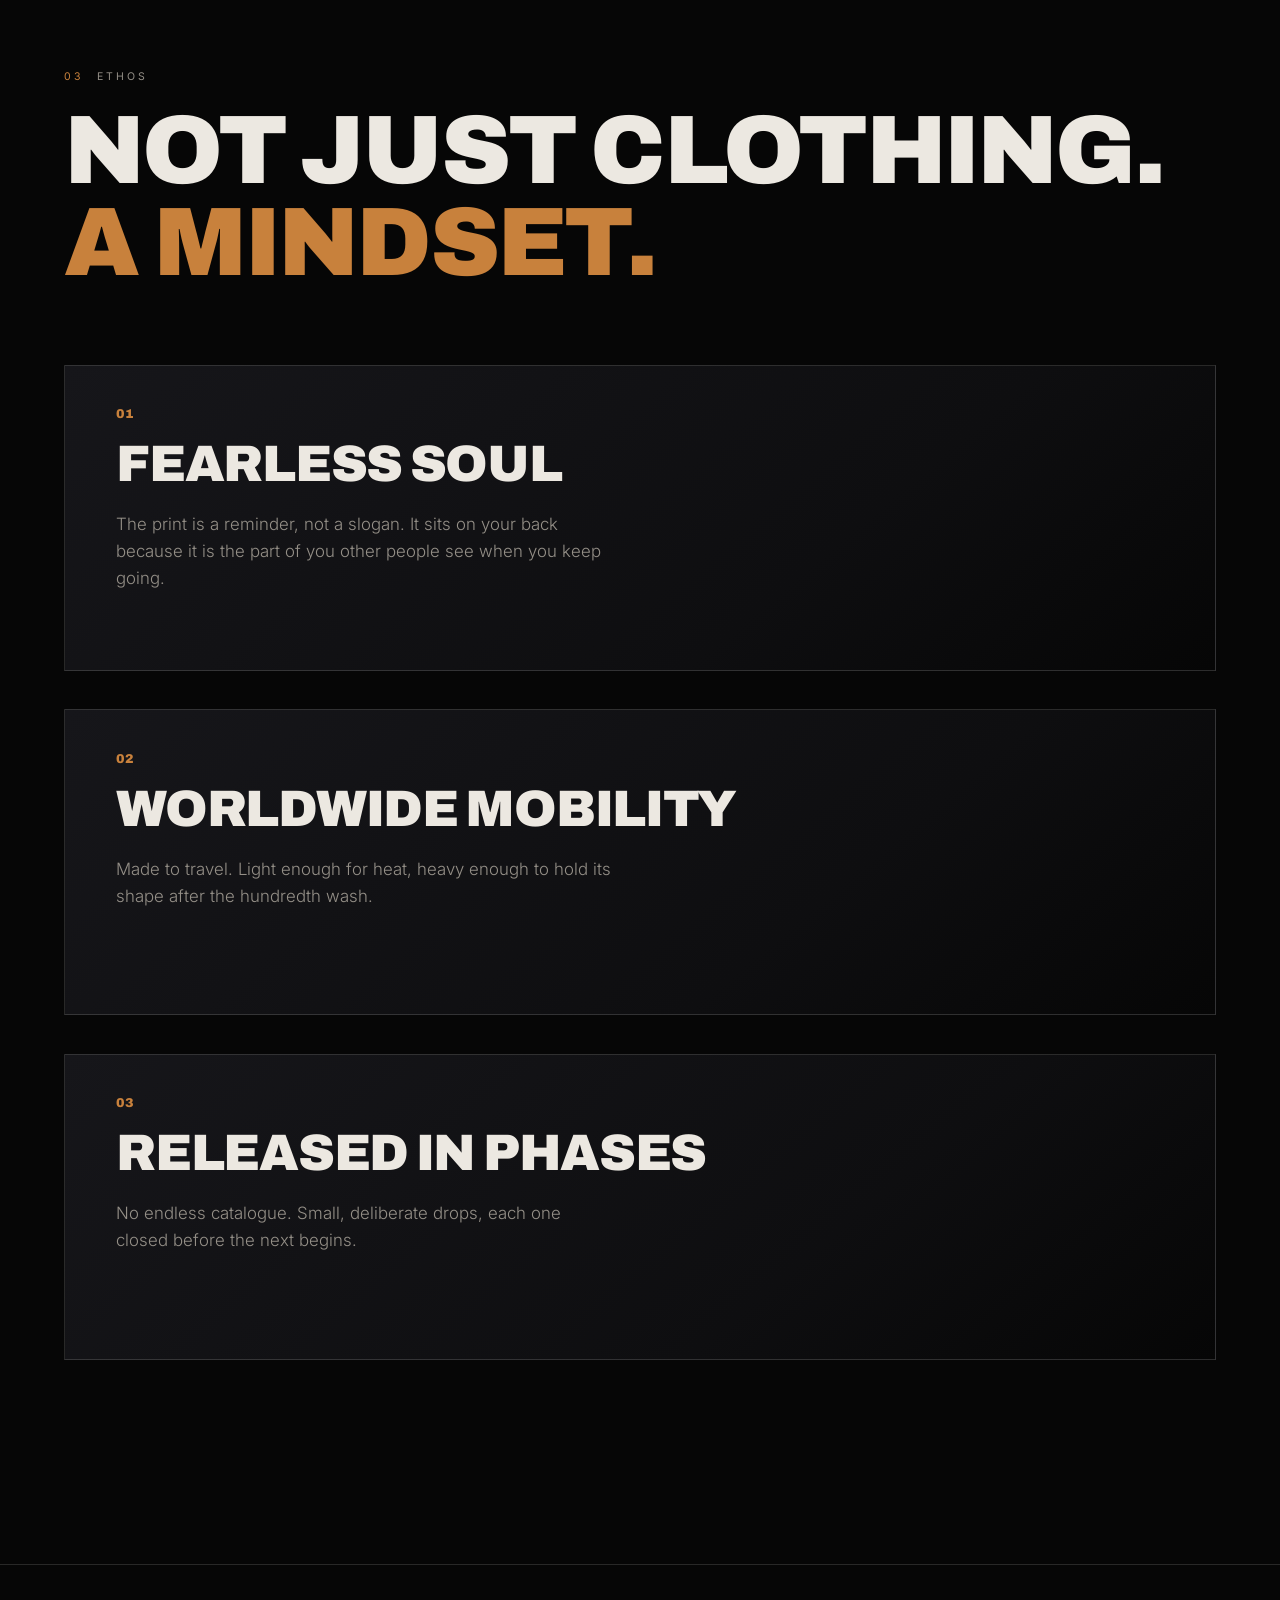
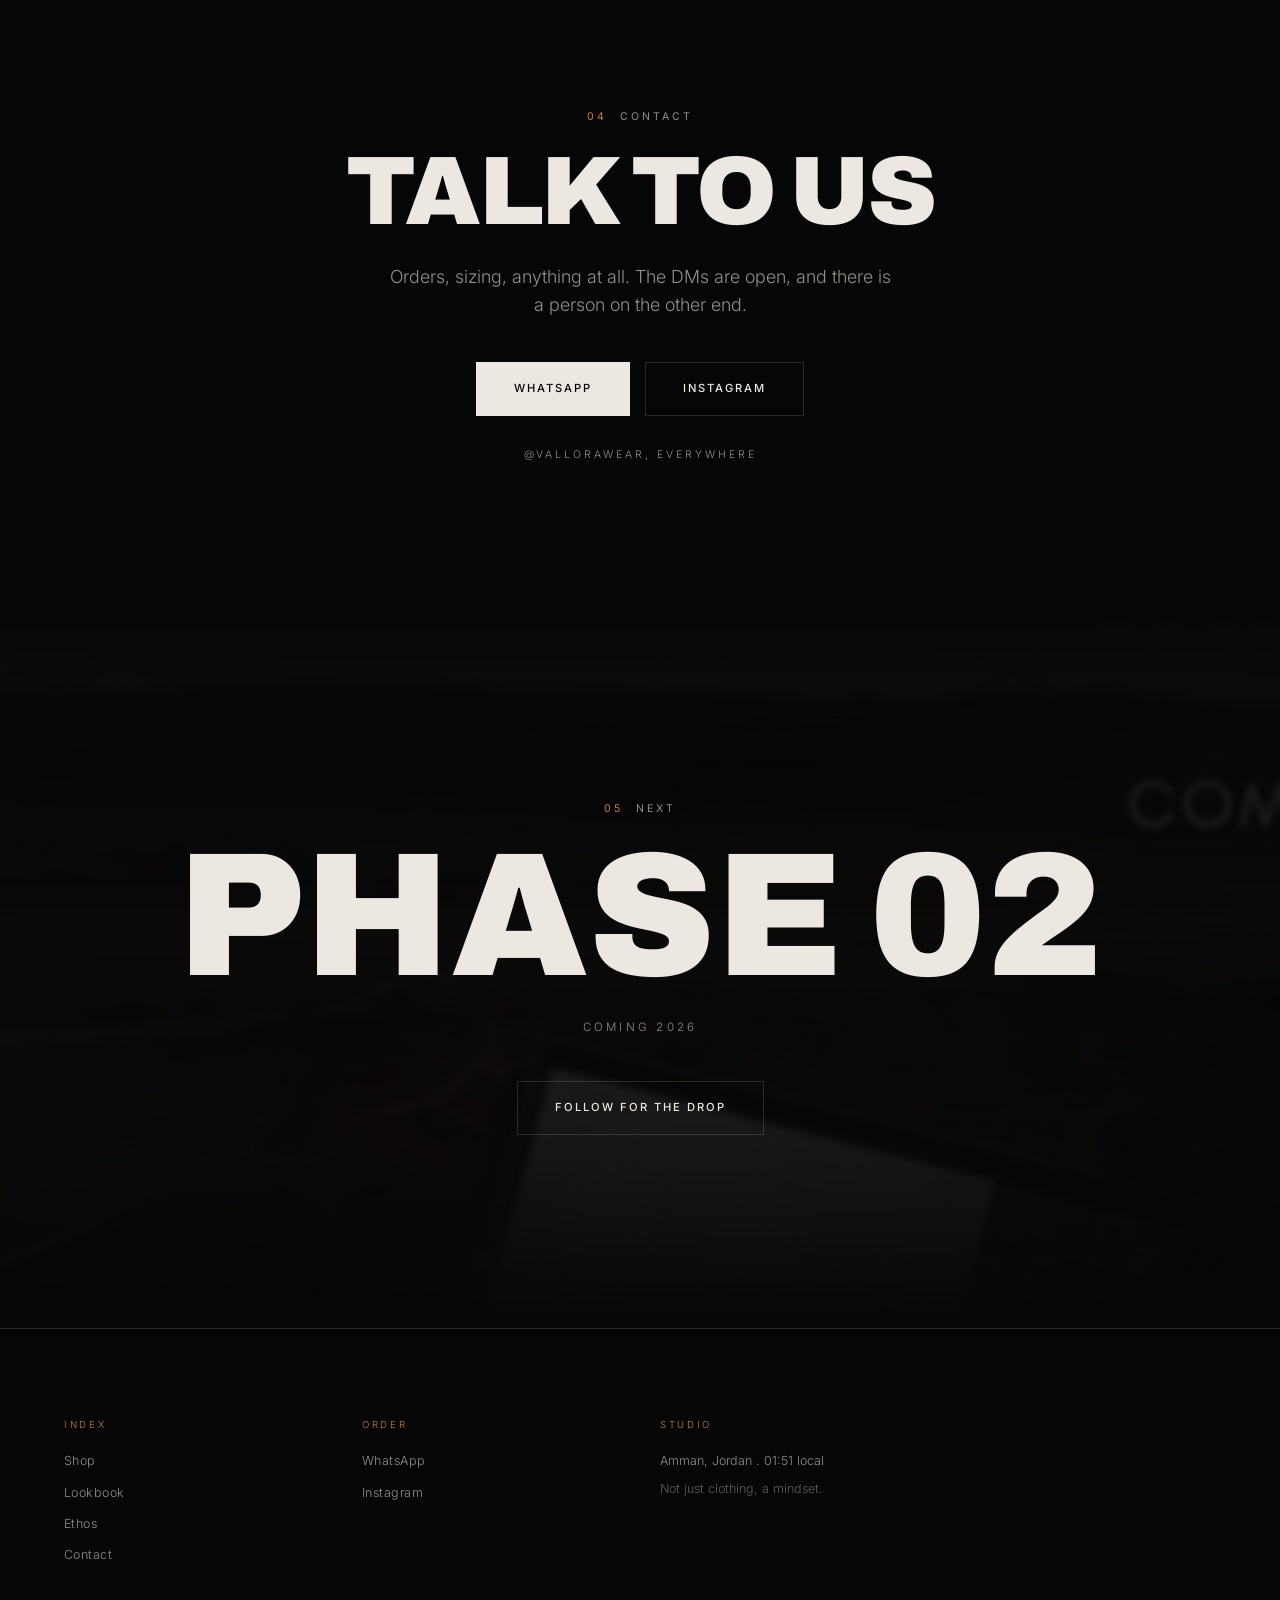
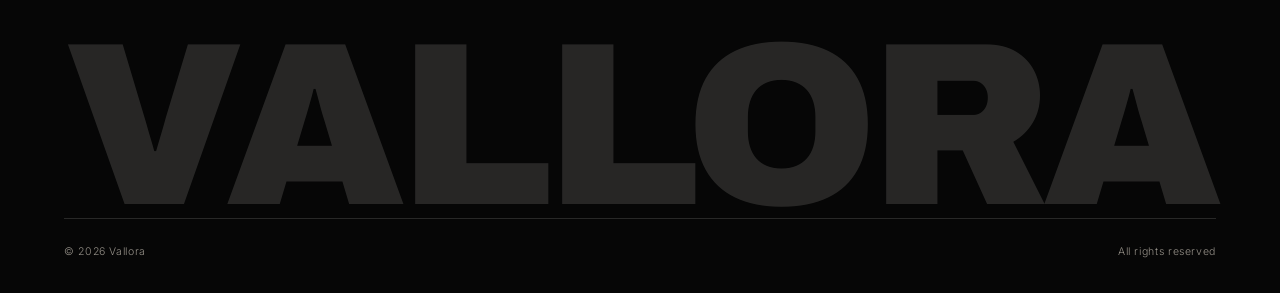
==== commit afbf4d6b: "Rebuild the site: two grounds, a real store block, a product overlay The page was one long dark scro" ====
--- a/index.html
+++ b/index.html
@@ -3,12 +3,12 @@
 <head>
 <meta charset="utf-8">
 <meta name="viewport" content="width=device-width, initial-scale=1">
-<title>VALLORA . Not just clothing, a mindset.</title>
-<meta name="description" content="VALLORA. Minimal streetwear built for the road. Phase 01 is live. Fearless Soul. Worldwide mobility.">
-<meta name="theme-color" content="#050505">
+<title>VALLORA . Phase 01 . Fearless Soul</title>
+<meta name="description" content="VALLORA. Minimal streetwear built for the road. Phase 01, Fearless Soul, is live. Limited run, closed when gone.">
+<meta name="theme-color" content="#060606">
 
 <meta property="og:type" content="website">
-<meta property="og:title" content="VALLORA">
+<meta property="og:title" content="VALLORA . Phase 01">
 <meta property="og:description" content="Not just clothing, a mindset. Phase 01 is live.">
 <meta property="og:image" content="https://mawccu.github.io/vallora/assets/img/vallora-11.jpg">
 <meta property="og:url" content="https://mawccu.github.io/vallora/">
@@ -17,14 +17,15 @@
 <link rel="icon" href="assets/img/vallora-00.jpg">
 <link rel="preconnect" href="https://fonts.googleapis.com">
 <link rel="preconnect" href="https://fonts.gstatic.com" crossorigin>
-<link href="https://fonts.googleapis.com/css2?family=Inter:wght@200;300;400;500&display=swap" rel="stylesheet">
+<link href="https://fonts.googleapis.com/css2?family=Archivo:wght@500;700;900&family=Inter:wght@200;300;400;500&display=swap" rel="stylesheet">
 <link rel="preload" as="image" href="assets/img/vallora-11.jpg">
 <link rel="stylesheet" href="assets/css/style.css">
 
 <!-- `js` gates every hidden-until-revealed state, and is set before first paint
      so content never flashes. The watchdog is the safety net: if main.js is
      blocked, 404s or throws, the class comes back off and the page renders as
-     plain static content rather than staying invisible. -->
+     plain static content rather than staying invisible. This has already saved
+     the site once, keep it. -->
 <script>
   document.documentElement.className += ' js';
   setTimeout(function () {
@@ -47,9 +48,17 @@
   <div class="cursor__dot"></div>
 </div>
 
-<div class="intro" aria-hidden="true">
-  <div class="intro__mark">VALLORA</div>
-  <div class="intro__bar"><span></span></div>
+<!-- ─ loader ─
+     The count is real: it tracks how many of the campaign frames have actually
+     decoded, so the curtain lifts on a page that is ready to be seen rather
+     than on a timer. The timeout in main.js is only the escape hatch. -->
+<div class="loader" id="loader" aria-hidden="true">
+  <div class="loader__mark">VALLORA</div>
+  <div class="loader__meta">
+    <span>Phase 01</span>
+    <span class="loader__pct" id="loaderPct">000</span>
+  </div>
+  <div class="loader__bar"><span id="loaderBar"></span></div>
 </div>
 
 <header class="nav" id="nav">
@@ -63,8 +72,8 @@
       <a href="#contact"><span>Contact</span></a>
     </nav>
 
-    <a class="btn btn--sm magnetic" href="https://www.instagram.com/vallorawear/" target="_blank" rel="noopener">
-      DM to order
+    <a class="nav__cta magnetic" href="https://www.instagram.com/vallorawear/" target="_blank" rel="noopener">
+      <span class="nav__dot" aria-hidden="true"></span>DM to order
     </a>
 
     <button class="burger" id="burger" aria-label="Menu" aria-expanded="false" aria-controls="mobileMenu">
@@ -75,10 +84,10 @@
 
 <div class="mobile-menu" id="mobileMenu" hidden>
   <nav aria-label="Mobile">
-    <a href="#shop">Shop</a>
-    <a href="#lookbook">Lookbook</a>
-    <a href="#ethos">Ethos</a>
-    <a href="#contact">Contact</a>
+    <a href="#shop"><em>01</em> Shop</a>
+    <a href="#lookbook"><em>02</em> Lookbook</a>
+    <a href="#ethos"><em>03</em> Ethos</a>
+    <a href="#contact"><em>04</em> Contact</a>
     <a class="mobile-menu__cta" href="https://www.instagram.com/vallorawear/" target="_blank" rel="noopener">DM to order</a>
   </nav>
 </div>
@@ -86,90 +95,161 @@
 <main id="main">
 
   <!-- ─ hero ─
-       Landing per the client's reference (theironwilled.com): one full-bleed
-       campaign frame, the drop title, and exactly two doors in: SHOP and
-       LOOKBOOK. The brand is shooting a dedicated hero frame for this —
-       swap the img src below when it lands, nothing else has to change. -->
+       One full-bleed campaign frame, the drop title, two doors in. The frame
+       opens from a narrow centre column to full bleed once the loader lifts,
+       which is the only "effect" on the photography: a mask, never a filter.
+       The brand is shooting a dedicated hero frame, swap the sources in
+       .hero__slide when it lands. -->
   <section class="hero" id="top">
-    <div class="hero__media" data-parallax="0.28">
-      <img src="assets/img/vallora-11.jpg" alt="" aria-hidden="true" fetchpriority="high">
-    </div>
-    <div class="hero__scrim"></div>
+    <div class="hero__mask">
+      <div class="hero__media" data-parallax="0.22">
+        <div class="hero__slide is-on"><img src="assets/img/vallora-11.jpg" alt="" aria-hidden="true" fetchpriority="high"></div>
+        <div class="hero__slide"><img src="assets/img/vallora-05.jpg" alt="" aria-hidden="true"></div>
+        <div class="hero__slide"><img src="assets/img/vallora-09.jpg" alt="" aria-hidden="true"></div>
+      </div>
+      <div class="hero__scrim"></div>
+    </div>
 
     <div class="hero__body">
-      <p class="eyebrow" data-split="chars">Phase 01 . Live now</p>
+      <p class="hero__eyebrow" data-split="chars">Phase 01 . Live now</p>
       <h1 class="wordmark wordmark--hero" data-split="chars" data-delay="120">VALLORA</h1>
-      <p class="hero__drop" data-split="lines" data-delay="420">PHASE 01: FEARLESS SOUL</p>
-
-      <div class="hero__actions reveal" data-delay="6">
-        <a class="btn magnetic" href="#shop">Shop</a>
+
+      <div class="hero__rule" aria-hidden="true"><span></span></div>
+
+      <p class="hero__drop" data-split="lines" data-delay="520">FEARLESS SOUL</p>
+
+      <div class="hero__actions reveal" data-delay="7">
+        <a class="btn magnetic" href="#shop">Shop the drop</a>
         <a class="btn btn--ghost magnetic" href="#lookbook">Lookbook</a>
       </div>
     </div>
 
     <div class="hero__foot">
       <span class="hero__coord">31.9539&deg; N . 35.9106&deg; E</span>
-      <a class="hero__scroll" href="#phase01" aria-label="Scroll to Phase 01">
+      <a class="hero__scroll" href="#shop" aria-label="Scroll to the shop">
         <span class="hero__scroll-line"></span>
       </a>
       <span class="hero__coord hero__coord--r">Est. 2026</span>
     </div>
   </section>
 
-  <!-- ─ marquee ─ -->
+  <!-- ─ ticker ─ -->
   <div class="marquee" aria-hidden="true">
     <div class="marquee__track">
       <span>FEARLESS SOUL</span><i>&#9670;</i>
       <span>WORLDWIDE MOBILITY</span><i>&#9670;</i>
-      <span>PHASE 01</span><i>&#9670;</i>
+      <span>LIMITED RUN</span><i>&#9670;</i>
+      <span>CLOSED WHEN GONE</span><i>&#9670;</i>
       <span>FEARLESS SOUL</span><i>&#9670;</i>
       <span>WORLDWIDE MOBILITY</span><i>&#9670;</i>
-      <span>PHASE 01</span><i>&#9670;</i>
+      <span>LIMITED RUN</span><i>&#9670;</i>
+      <span>CLOSED WHEN GONE</span><i>&#9670;</i>
     </div>
   </div>
 
-  <!-- ─ shop ─
-       Four shirts per the brand's plan. Only the Phase 01 tee is real today;
-       the other three cards are dashed placeholders (repo convention: dashed
-       placeholders cannot ship unnoticed) waiting on names, photos and prices.
-       Each card carries its own size chart, wash care and reviews inside a
-       native <details>, so everything works with scripting off.
-
-       TODO before launch:
-         1. Swap the three placeholder cards for the real shirts.
-         2. Confirm the size-chart measurements (dashed until then).
-         3. Real prices — every card currently says "Price over DM".
-         4. Real review quotes from the "Feedbacks" IG highlight. Do NOT
-            invent them (see README). -->
-  <section class="section shop" id="shop">
+  <!-- ─ manifesto ─
+       Words light up one at a time as the block crosses the viewport. The
+       highlight is driven from the scroll loop, and every word is paper
+       coloured to begin with when scripting is off. -->
+  <section class="manifesto">
     <div class="wrap">
-      <header class="section__head section__head--split">
-        <p class="eyebrow reveal"><span class="idx">01</span> Shop</p>
-        <h2 class="h2" data-split="lines">Phase 01.<br>Four shirts. That's it.</h2>
-        <p class="section__meta reveal" data-delay="3">Limited run . Closed when gone</p>
+      <p class="manifesto__text" data-words>
+        Four pieces a phase. Cut heavy, worn in from the first day, shot where
+        the clothes actually live. No endless catalogue, no restocks, no noise.
+        When a phase closes it stays closed.
+      </p>
+      <div class="manifesto__meta">
+        <span class="reveal">Amman, Jordan</span>
+        <span class="reveal" data-delay="1">Since 2026</span>
+      </div>
+    </div>
+  </section>
+
+  <!-- ═══════════════════════════════════════════════════════════
+       SHOP
+       Deliberately inverted: paper ground, ink type. The rest of the
+       site is the brand film, this block is the store, and the switch
+       is what tells you which is which.
+
+       Four pieces per the brand's plan. Only the Phase 01 tee is real
+       today, the other three are dashed placeholders (repo convention:
+       a placeholder must never be able to ship unnoticed).
+
+       TODO before launch
+         1. Swap the three placeholder cards for the real pieces.
+         2. Confirm the size chart measurements, dashed until then.
+         3. Real prices, every card says "Price over DM".
+         4. Real review quotes from the "Feedbacks" IG highlight.
+            Do NOT invent them, see README.
+       ═══════════════════════════════════════════════════════════ -->
+  <section class="shop" id="shop">
+    <div class="wrap">
+
+      <header class="shop__head">
+        <p class="eyebrow reveal"><span class="idx">01</span> The drop</p>
+        <h2 class="display" data-split="lines">PHASE 01<br>FEARLESS SOUL</h2>
+        <div class="shop__headmeta">
+          <p class="reveal" data-delay="2">Four pieces. Limited run. Sizes and pricing over DM until checkout opens.</p>
+          <p class="shop__count reveal" data-delay="3"><em>04</em> pieces</p>
+        </div>
       </header>
 
       <div class="shop__grid">
 
         <!-- 1 · the real one -->
-        <article class="shop-card unmask">
-          <a class="shop-card__media" href="#lookbook" data-cursor="view" aria-label="Fearless Soul tee in the lookbook">
-            <img src="assets/img/vallora-04.jpg" alt="Rear view of the Fearless Soul tee, back print set vertical, beside a motorcycle" loading="lazy">
-          </a>
-          <div class="shop-card__row">
-            <h3 class="shop-card__name">FEARLESS SOUL TEE &middot; [BLACK]</h3>
-            <p class="shop-card__price">Price over DM</p>
-          </div>
-          <dl class="specs specs--card">
-            <div><dt>Back print</dt><dd>FEARLESS SOUL, set vertical</dd></div>
-            <div><dt>Under print</dt><dd>WORLDWIDE MOBILITY</dd></div>
-            <div><dt>Cut</dt><dd>Heavy, oversized</dd></div>
-          </dl>
-          <details class="shop-card__more">
-            <summary><span>Size chart &middot; Care &middot; Reviews</span></summary>
-            <div class="shop-card__panel">
-
-              <h4 class="panel__label">Size chart <em>(cm, flat)</em></h4>
+        <article class="card unmask"
+                 data-product="Fearless Soul Tee"
+                 data-colour="Black">
+          <div class="card__media" data-cursor="open">
+            <img class="card__img" src="assets/img/vallora-04.jpg" alt="Rear view of the Fearless Soul tee, back print set vertical, beside a motorcycle" loading="lazy">
+            <img class="card__img card__img--alt" src="assets/img/vallora-13.jpg" alt="" aria-hidden="true" loading="lazy">
+            <span class="card__badge">Phase 01</span>
+            <span class="card__no">01</span>
+            <button class="card__open" type="button">Quick look</button>
+          </div>
+
+          <div class="card__row">
+            <h3 class="card__name">Fearless Soul Tee <em>[Black]</em></h3>
+            <p class="card__price">Price over DM</p>
+          </div>
+          <p class="card__sub">Heavy cotton . Oversized cut</p>
+
+          <!-- The panel is the single source of truth for this product. With
+               scripting off it stays here as a native <details>. With scripting
+               on, main.js hides the <details> and MOVES this node into the
+               overlay when the card is opened, then puts it back on close. One
+               copy of the content either way. -->
+          <details class="card__more">
+            <summary><span>Size chart . Care . Reviews</span></summary>
+            <div class="panel" data-panel>
+
+              <div class="panel__sizes">
+                <h4 class="panel__label">Select size</h4>
+                <div class="chips" data-sizes>
+                  <button type="button" class="chip" data-size="S">S</button>
+                  <button type="button" class="chip" data-size="M">M</button>
+                  <button type="button" class="chip" data-size="L">L</button>
+                  <button type="button" class="chip" data-size="XL">XL</button>
+                </div>
+                <p class="note">Pick a size and the order message writes itself.</p>
+              </div>
+
+              <div class="panel__actions">
+                <a class="btn btn--solid magnetic" data-order-wa
+                   href="https://wa.me/000000000000" target="_blank" rel="noopener">Order on WhatsApp</a>
+                <a class="btn btn--ghost magnetic" data-order-ig
+                   href="https://www.instagram.com/vallorawear/" target="_blank" rel="noopener">DM on Instagram</a>
+              </div>
+
+              <h4 class="panel__label">Specification</h4>
+              <dl class="specs">
+                <div><dt>Back print</dt><dd>FEARLESS SOUL, set vertical</dd></div>
+                <div><dt>Under print</dt><dd>WORLDWIDE MOBILITY</dd></div>
+                <div><dt>Chest</dt><dd>VALLORA mark</dd></div>
+                <div><dt>Cut</dt><dd>Heavy, oversized</dd></div>
+              </dl>
+
+              <h4 class="panel__label">Size chart <em>(cm, laid flat)</em></h4>
               <table class="sizes is-placeholder">
                 <thead><tr><th>Size</th><th>Chest</th><th>Length</th><th>Sleeve</th></tr></thead>
                 <tbody>
@@ -179,132 +259,149 @@
                   <tr><td>XL</td><td>62</td><td>76</td><td>25</td></tr>
                 </tbody>
               </table>
-              <p class="note">Measurements to be confirmed before launch &mdash; sizing help over DM.</p>
+              <p class="note">Measurements unconfirmed, sizing help over DM.</p>
 
               <h4 class="panel__label">Wash care</h4>
               <ul class="care">
                 <li>Machine wash cold, inside out</li>
                 <li>Wash with similar colours, no bleach</li>
-                <li>Hang dry &mdash; skip the tumble dryer</li>
+                <li>Hang dry, skip the tumble dryer</li>
                 <li>Never iron the print directly</li>
               </ul>
 
               <h4 class="panel__label">Reviews</h4>
               <figure class="quote is-placeholder">
-                <blockquote>Real words from the first run go here &mdash; pulled from the Feedbacks highlight, never invented.</blockquote>
+                <blockquote>Real words from the first run go here, pulled from the Feedbacks highlight, never invented.</blockquote>
                 <figcaption>Name, city</figcaption>
               </figure>
               <p class="note">Got one? Send your photo and your words on
                 <a href="https://www.instagram.com/vallorawear/" target="_blank" rel="noopener">Instagram</a>
                 and it goes up here.</p>
-
-              <a class="btn btn--sm magnetic" href="https://www.instagram.com/vallorawear/" target="_blank" rel="noopener">DM to order</a>
             </div>
           </details>
         </article>
 
         <!-- 2 · placeholder -->
-        <article class="shop-card shop-card--placeholder unmask" data-delay="1">
-          <a class="shop-card__media" href="#lookbook" data-cursor="view" aria-label="Shirt two, details coming">
-            <img src="assets/img/vallora-13.jpg" alt="Close detail of the Vallora chest mark" loading="lazy">
-          </a>
-          <div class="shop-card__row">
-            <h3 class="shop-card__name">SHIRT 02 &middot; [NAME TBC]</h3>
-            <p class="shop-card__price">Price over DM</p>
-          </div>
-          <p class="shop-card__tbc">Details landing with the drop.</p>
-          <details class="shop-card__more">
-            <summary><span>Size chart &middot; Care</span></summary>
-            <div class="shop-card__panel">
-              <p class="note">Size chart and care for this shirt land with its release. Sizing help over DM any time.</p>
-              <a class="btn btn--sm magnetic" href="https://www.instagram.com/vallorawear/" target="_blank" rel="noopener">Ask over DM</a>
+        <article class="card card--tbc unmask" data-delay="1" data-product="Piece 02">
+          <div class="card__media" data-cursor="open">
+            <img class="card__img" src="assets/img/vallora-06.jpg" alt="Phase 01 tee styled with denim" loading="lazy">
+            <span class="card__badge card__badge--tbc">Coming</span>
+            <span class="card__no">02</span>
+            <button class="card__open" type="button">Quick look</button>
+          </div>
+          <div class="card__row">
+            <h3 class="card__name">Piece 02 <em>[Name TBC]</em></h3>
+            <p class="card__price">Price over DM</p>
+          </div>
+          <p class="card__sub">Details landing with the drop</p>
+
+          <details class="card__more">
+            <summary><span>What we can tell you</span></summary>
+            <div class="panel" data-panel>
+              <p class="note">Name, photography, spec and pricing for this piece land with its
+                release. Sizing help over DM any time.</p>
+              <div class="panel__actions">
+                <a class="btn btn--ghost magnetic" href="https://www.instagram.com/vallorawear/" target="_blank" rel="noopener">Ask over DM</a>
+              </div>
             </div>
           </details>
         </article>
 
         <!-- 3 · placeholder -->
-        <article class="shop-card shop-card--placeholder unmask" data-delay="2">
-          <a class="shop-card__media" href="#lookbook" data-cursor="view" aria-label="Shirt three, details coming">
-            <img src="assets/img/vallora-06.jpg" alt="Phase 01 tee styled with denim" loading="lazy">
-          </a>
-          <div class="shop-card__row">
-            <h3 class="shop-card__name">SHIRT 03 &middot; [NAME TBC]</h3>
-            <p class="shop-card__price">Price over DM</p>
-          </div>
-          <p class="shop-card__tbc">Details landing with the drop.</p>
-          <details class="shop-card__more">
-            <summary><span>Size chart &middot; Care</span></summary>
-            <div class="shop-card__panel">
-              <p class="note">Size chart and care for this shirt land with its release. Sizing help over DM any time.</p>
-              <a class="btn btn--sm magnetic" href="https://www.instagram.com/vallorawear/" target="_blank" rel="noopener">Ask over DM</a>
+        <article class="card card--tbc unmask" data-delay="2" data-product="Piece 03">
+          <div class="card__media" data-cursor="open">
+            <img class="card__img" src="assets/img/vallora-10.jpg" alt="Phase 01 tee on the steps at dusk" loading="lazy">
+            <span class="card__badge card__badge--tbc">Coming</span>
+            <span class="card__no">03</span>
+            <button class="card__open" type="button">Quick look</button>
+          </div>
+          <div class="card__row">
+            <h3 class="card__name">Piece 03 <em>[Name TBC]</em></h3>
+            <p class="card__price">Price over DM</p>
+          </div>
+          <p class="card__sub">Details landing with the drop</p>
+
+          <details class="card__more">
+            <summary><span>What we can tell you</span></summary>
+            <div class="panel" data-panel>
+              <p class="note">Name, photography, spec and pricing for this piece land with its
+                release. Sizing help over DM any time.</p>
+              <div class="panel__actions">
+                <a class="btn btn--ghost magnetic" href="https://www.instagram.com/vallorawear/" target="_blank" rel="noopener">Ask over DM</a>
+              </div>
             </div>
           </details>
         </article>
 
         <!-- 4 · placeholder -->
-        <article class="shop-card shop-card--placeholder unmask" data-delay="3">
-          <a class="shop-card__media" href="#lookbook" data-cursor="view" aria-label="Shirt four, details coming">
-            <img src="assets/img/vallora-10.jpg" alt="Phase 01 tee on the steps at dusk" loading="lazy">
-          </a>
-          <div class="shop-card__row">
-            <h3 class="shop-card__name">SHIRT 04 &middot; [NAME TBC]</h3>
-            <p class="shop-card__price">Price over DM</p>
-          </div>
-          <p class="shop-card__tbc">Details landing with the drop.</p>
-          <details class="shop-card__more">
-            <summary><span>Size chart &middot; Care</span></summary>
-            <div class="shop-card__panel">
-              <p class="note">Size chart and care for this shirt land with its release. Sizing help over DM any time.</p>
-              <a class="btn btn--sm magnetic" href="https://www.instagram.com/vallorawear/" target="_blank" rel="noopener">Ask over DM</a>
+        <article class="card card--tbc unmask" data-delay="3" data-product="Piece 04">
+          <div class="card__media" data-cursor="open">
+            <img class="card__img" src="assets/img/vallora-12.jpg" alt="Phase 01 tee at golden hour above the valley" loading="lazy">
+            <span class="card__badge card__badge--tbc">Coming</span>
+            <span class="card__no">04</span>
+            <button class="card__open" type="button">Quick look</button>
+          </div>
+          <div class="card__row">
+            <h3 class="card__name">Piece 04 <em>[Name TBC]</em></h3>
+            <p class="card__price">Price over DM</p>
+          </div>
+          <p class="card__sub">Details landing with the drop</p>
+
+          <details class="card__more">
+            <summary><span>What we can tell you</span></summary>
+            <div class="panel" data-panel>
+              <p class="note">Name, photography, spec and pricing for this piece land with its
+                release. Sizing help over DM any time.</p>
+              <div class="panel__actions">
+                <a class="btn btn--ghost magnetic" href="https://www.instagram.com/vallorawear/" target="_blank" rel="noopener">Ask over DM</a>
+              </div>
             </div>
           </details>
         </article>
 
       </div>
-
-      <p class="gallery__note reveal">Sizes and pricing confirmed over DM until checkout opens.</p>
-    </div>
-  </section>
-
-  <!-- ─ detail strip ─ -->
-  <section class="detail">
-    <figure class="detail__img unmask" data-parallax="0.1">
-      <img src="assets/img/vallora-06.jpg" alt="Phase 01 tee styled with denim" loading="lazy">
+    </div>
+  </section>
+
+  <!-- ─ statement strip ─ -->
+  <section class="strip">
+    <figure class="strip__img unmask" data-parallax="0.12">
+      <img src="assets/img/vallora-08.jpg" alt="Riding out in the Phase 01 tee" loading="lazy">
     </figure>
-    <div class="detail__copy">
+    <div class="strip__copy">
       <h3 class="h3" data-split="lines">Made for the ride,<br>not the mirror.</h3>
       <p class="reveal" data-delay="2">
         Every frame in this collection was shot where the clothes actually live.
         Open road, last light, no studio.
       </p>
-    </div>
-  </section>
-
-  <!-- ─ lookbook ─ -->
-  <section class="section" id="lookbook">
+      <a class="link reveal" data-delay="3" href="#lookbook">
+        <span>See the lookbook</span>
+      </a>
+    </div>
+  </section>
+
+  <!-- ─ lookbook ─
+       Pinned horizontal rail. The outer element is tall, the inner one sticks,
+       and JS translates the track across as you scroll through that height.
+       Native scroll throughout, nothing is hijacked, and it can also be
+       dragged. Below 900px the whole thing collapses to a single column. -->
+  <section class="lookbook" id="lookbook">
     <div class="wrap">
-      <header class="section__head section__head--split">
+      <header class="lookbook__head">
         <p class="eyebrow reveal"><span class="idx">02</span> Lookbook</p>
-        <h2 class="h2" data-split="lines">Phase 01, on location.</h2>
-        <p class="section__meta reveal" data-delay="3">Five frames . Jordan . 2026</p>
+        <h2 class="display display--outline" data-split="lines">ON LOCATION</h2>
+        <p class="lookbook__meta reveal" data-delay="3">Five frames . Jordan . 2026</p>
       </header>
-
-    </div>
-
-    <!-- Pinned horizontal rail. The outer element is tall, the inner one
-         sticks, and JS translates the track across as you scroll through that
-         height. Native scroll throughout, nothing is hijacked. Below 900px the
-         whole thing collapses back to a single column grid. -->
+    </div>
+
     <div class="rail" id="rail">
       <div class="rail__inner">
         <div class="rail__track" id="railTrack">
-          <!-- Captions sit bottom-left on every frame, always visible, one
-               line of brand meaning each — per the client's reference. -->
-          <figure class="gal gal--wide unmask" data-cursor="view"><img src="assets/img/vallora-12.jpg" alt="Phase 01 tee at golden hour above the valley" loading="lazy"><figcaption><span>01</span> Fearless soul &mdash; the back says it for you</figcaption></figure>
-          <figure class="gal unmask" data-delay="1" data-cursor="view"><img src="assets/img/vallora-08.jpg" alt="Riding out in the Phase 01 tee" loading="lazy"><figcaption><span>02</span> Worldwide mobility &mdash; made to travel</figcaption></figure>
-          <figure class="gal unmask" data-delay="2" data-cursor="view"><img src="assets/img/vallora-05.jpg" alt="Phase 01 campaign frame at sunset" loading="lazy"><figcaption><span>03</span> Shot where the clothes live &mdash; no studio</figcaption></figure>
-          <figure class="gal gal--crop-left unmask" data-delay="1" data-cursor="view"><img src="assets/img/vallora-10.jpg" alt="Phase 01 tee on the steps at dusk" loading="lazy"><figcaption><span>04</span> Worn in from day one &mdash; not the mirror</figcaption></figure>
-          <figure class="gal unmask" data-delay="2" data-cursor="view"><img src="assets/img/vallora-09.jpg" alt="Phase 01 launch frame" loading="lazy"><figcaption><span>05</span> Released in phases &mdash; closed when gone</figcaption></figure>
+          <figure class="gal gal--wide unmask" data-cursor="view"><img src="assets/img/vallora-12.jpg" alt="Phase 01 tee at golden hour above the valley" loading="lazy"><figcaption><span>01</span> Fearless soul, the back says it for you</figcaption></figure>
+          <figure class="gal unmask" data-delay="1" data-cursor="view"><img src="assets/img/vallora-08.jpg" alt="Riding out in the Phase 01 tee" loading="lazy"><figcaption><span>02</span> Worldwide mobility, made to travel</figcaption></figure>
+          <figure class="gal unmask" data-delay="2" data-cursor="view"><img src="assets/img/vallora-05.jpg" alt="Phase 01 campaign frame at sunset" loading="lazy"><figcaption><span>03</span> Shot where the clothes live, no studio</figcaption></figure>
+          <figure class="gal gal--crop-left unmask" data-delay="1" data-cursor="view"><img src="assets/img/vallora-10.jpg" alt="Phase 01 tee on the steps at dusk" loading="lazy"><figcaption><span>04</span> Worn in from day one, not the mirror</figcaption></figure>
+          <figure class="gal unmask" data-delay="2" data-cursor="view"><img src="assets/img/vallora-09.jpg" alt="Phase 01 launch frame" loading="lazy"><figcaption><span>05</span> Released in phases, closed when gone</figcaption></figure>
 
           <div class="rail__end">
             <p class="eyebrow">End of Phase 01</p>
@@ -313,69 +410,74 @@
         </div>
 
         <div class="rail__hud" aria-hidden="true">
-          <span class="rail__hud-title">Lookbook</span>
+          <span class="rail__hud-title">Lookbook . drag or scroll</span>
           <span class="rail__hud-count"><em id="railIdx">01</em> / 05</span>
         </div>
 
         <div class="rail__bar" aria-hidden="true"><span id="railBar"></span></div>
       </div>
     </div>
-
+  </section>
+
+  <!-- ─ ethos ─
+       Three panels that stack as you scroll. Each is sticky at a slightly
+       lower offset than the last, so the previous one stays visible behind
+       it, which is the whole trick. Falls back to a plain stack on mobile. -->
+  <section class="ethos" id="ethos">
     <div class="wrap">
-      <p class="gallery__note reveal">
-        More on <a href="https://www.instagram.com/vallorawear/" target="_blank" rel="noopener">@vallorawear</a>.
-      </p>
-    </div>
-  </section>
-
-  <!-- ─ ethos ─ -->
-  <section class="section ethos" id="ethos">
-    <div class="wrap ethos__inner">
-      <p class="eyebrow reveal"><span class="idx">03</span> Ethos</p>
-      <blockquote class="ethos__quote" data-split="lines">
-        Not just clothing.<br><span>A mindset.</span>
-      </blockquote>
-      <div class="ethos__cols">
-        <div class="reveal" data-delay="2">
-          <h4>Fearless soul</h4>
-          <p>The print is a reminder, not a slogan. It sits on your back because it is the part of you other people see when you keep going.</p>
-        </div>
-        <div class="reveal" data-delay="3">
-          <h4>Worldwide mobility</h4>
-          <p>Made to travel. Light enough for heat, heavy enough to hold its shape after the hundredth wash.</p>
-        </div>
-        <div class="reveal" data-delay="4">
-          <h4>Released in phases</h4>
-          <p>No endless catalogue. Small, deliberate drops, each one closed before the next begins.</p>
-        </div>
-      </div>
+      <header class="ethos__head">
+        <p class="eyebrow reveal"><span class="idx">03</span> Ethos</p>
+        <h2 class="display" data-split="lines">NOT JUST CLOTHING.<br><span class="hl">A MINDSET.</span></h2>
+      </header>
+    </div>
+
+    <div class="stack">
+      <article class="stack__card" style="--i:0">
+        <span class="stack__no">01</span>
+        <h3>Fearless soul</h3>
+        <p>The print is a reminder, not a slogan. It sits on your back because it is
+          the part of you other people see when you keep going.</p>
+      </article>
+      <article class="stack__card" style="--i:1">
+        <span class="stack__no">02</span>
+        <h3>Worldwide mobility</h3>
+        <p>Made to travel. Light enough for heat, heavy enough to hold its shape
+          after the hundredth wash.</p>
+      </article>
+      <article class="stack__card" style="--i:2">
+        <span class="stack__no">03</span>
+        <h3>Released in phases</h3>
+        <p>No endless catalogue. Small, deliberate drops, each one closed before
+          the next begins.</p>
+      </article>
     </div>
   </section>
 
   <!-- ─ contact ─
-       Sits directly under the ethos, per the client's note: WhatsApp and
-       Instagram. TODO: the WhatsApp number is a PLACEHOLDER — replace
-       000000000000 in BOTH links below (here and in the footer) with the
-       real number in international format, digits only. -->
-  <section class="section contact" id="contact">
+       TODO: the WhatsApp number is a PLACEHOLDER. Replace 000000000000 in
+       BOTH links (here and in the footer) with the real number in
+       international format, digits only. main.js reads the number straight
+       off these hrefs, so nothing else needs touching. -->
+  <section class="contact" id="contact">
     <div class="wrap contact__inner">
       <p class="eyebrow reveal"><span class="idx">04</span> Contact</p>
-      <h2 class="h2" data-split="lines">Talk to us.</h2>
-      <p class="lede reveal" data-delay="2">Orders, sizing, anything at all &mdash; the DMs are open.</p>
+      <h2 class="display" data-split="lines">TALK TO US</h2>
+      <p class="lede reveal" data-delay="2">Orders, sizing, anything at all. The DMs are open,
+        and there is a person on the other end.</p>
       <div class="contact__actions reveal" data-delay="3">
-        <a class="btn magnetic contact__wa" href="https://wa.me/000000000000" target="_blank" rel="noopener">WhatsApp</a>
+        <a class="btn btn--solid magnetic" href="https://wa.me/000000000000" target="_blank" rel="noopener">WhatsApp</a>
         <a class="btn btn--ghost magnetic" href="https://www.instagram.com/vallorawear/" target="_blank" rel="noopener">Instagram</a>
       </div>
-      <p class="note reveal" data-delay="4">@vallorawear &mdash; everywhere.</p>
+      <p class="contact__handle reveal" data-delay="4">@vallorawear, everywhere</p>
     </div>
   </section>
 
   <!-- ─ feedback ─
-       HIDDEN FOR LAUNCH. The markup below is finished and styled, it is only
-       waiting on real quotes, which live in the brand's "Feedbacks" Instagram
-       highlight behind the login wall. To bring the section back: uncomment
-       this block, swap the three placeholders for genuine quotes, and drop the
-       `is-placeholder` class from each figure. Do not ship invented reviews.
+       HIDDEN FOR LAUNCH. The markup is finished and styled, it is only waiting
+       on real quotes, which live in the brand's "Feedbacks" Instagram highlight
+       behind the login wall. To bring it back: uncomment, swap the three
+       placeholders for genuine quotes, drop the `is-placeholder` class. Do not
+       ship invented reviews.
 
   <section class="section feedback">
     <div class="wrap">
@@ -393,15 +495,15 @@
   -->
 
   <!-- ─ phase 02 ─ -->
-  <section class="phase02" id="phase02">
-    <div class="phase02__media" data-parallax="0.2">
+  <section class="next" id="next">
+    <div class="next__media" data-parallax="0.18">
       <img src="assets/img/vallora-03.jpg" alt="" aria-hidden="true" loading="lazy">
     </div>
-    <div class="phase02__scrim"></div>
-    <div class="phase02__body">
+    <div class="next__scrim"></div>
+    <div class="next__body">
       <p class="eyebrow reveal"><span class="idx">05</span> Next</p>
-      <h2 class="phase02__title" data-split="chars" data-delay="80">PHASE 02</h2>
-      <p class="phase02__sub reveal" data-delay="4">Coming 2026</p>
+      <h2 class="next__title" data-split="chars" data-delay="80">PHASE 02</h2>
+      <p class="next__sub reveal" data-delay="4">Coming 2026</p>
       <a class="btn btn--ghost magnetic reveal" data-delay="5" href="https://www.instagram.com/vallorawear/" target="_blank" rel="noopener">
         Follow for the drop
       </a>
@@ -411,24 +513,64 @@
 </main>
 
 <footer class="footer">
-  <div class="wrap footer__inner">
-    <div class="footer__brand">
-      <p class="wordmark wordmark--sm">VALLORA</p>
-      <p class="footer__tag">Not just clothing, a mindset.</p>
-    </div>
-
-    <nav class="footer__nav" aria-label="Footer">
-      <a href="#shop">Shop</a>
-      <a href="#lookbook">Lookbook</a>
-      <a href="#ethos">Ethos</a>
-      <a href="#contact">Contact</a>
-      <a href="https://wa.me/000000000000" target="_blank" rel="noopener">WhatsApp</a>
-      <a href="https://www.instagram.com/vallorawear/" target="_blank" rel="noopener">Instagram</a>
-    </nav>
-
-    <p class="footer__legal">&copy; <span id="year">2026</span> Vallora. All rights reserved.</p>
+  <div class="wrap">
+    <div class="footer__top">
+      <div class="footer__col">
+        <p class="footer__label">Index</p>
+        <nav class="footer__nav" aria-label="Footer">
+          <a href="#shop">Shop</a>
+          <a href="#lookbook">Lookbook</a>
+          <a href="#ethos">Ethos</a>
+          <a href="#contact">Contact</a>
+        </nav>
+      </div>
+      <div class="footer__col">
+        <p class="footer__label">Order</p>
+        <nav class="footer__nav" aria-label="Order">
+          <a href="https://wa.me/000000000000" target="_blank" rel="noopener">WhatsApp</a>
+          <a href="https://www.instagram.com/vallorawear/" target="_blank" rel="noopener">Instagram</a>
+        </nav>
+      </div>
+      <div class="footer__col footer__col--wide">
+        <p class="footer__label">Studio</p>
+        <p class="footer__note">Amman, Jordan . <span id="clock">--:--</span> local</p>
+        <p class="footer__note footer__note--dim">Not just clothing, a mindset.</p>
+      </div>
+    </div>
+  </div>
+
+  <!-- the wordmark is the sign-off, sized against the viewport so it always
+       runs edge to edge -->
+  <div class="footer__mark" aria-hidden="true"><span>VALLORA</span></div>
+
+  <div class="wrap">
+    <p class="footer__legal">
+      <span>&copy; <span id="year">2026</span> Vallora</span>
+      <span>All rights reserved</span>
+    </p>
   </div>
 </footer>
+
+<!-- ─ product overlay ─
+     Empty on purpose. main.js moves a card's panel in here on open and puts
+     it back on close, so the markup above stays the single source of truth. -->
+<div class="pv" id="pv" hidden>
+  <div class="pv__scrim" data-pv-close></div>
+  <div class="pv__sheet" role="dialog" aria-modal="true" aria-labelledby="pvName">
+    <button class="pv__close" type="button" data-pv-close aria-label="Close">
+      <span></span><span></span>
+    </button>
+    <!-- no src attribute: an empty one is not "no image", it is a request for
+         the page's own URL, which then decodes as a broken image -->
+    <div class="pv__media"><img id="pvImg" alt=""></div>
+    <div class="pv__body">
+      <p class="pv__eyebrow" id="pvBadge">Phase 01</p>
+      <h2 class="pv__name" id="pvName">Product</h2>
+      <p class="pv__price" id="pvPrice">Price over DM</p>
+      <div class="pv__slot" id="pvSlot"></div>
+    </div>
+  </div>
+</div>
 
 <script src="assets/js/main.js"></script>
 </body>
--- a/assets/css/style.css
+++ b/assets/css/style.css
@@ -1,18 +1,30 @@
 /* ============================================================
    VALLORA
+   ------------------------------------------------------------
+   Two grounds, one system. Everything colour-related reads from
+   --fg / --bg / --dim / --line-c, which default to the dark
+   brand ground here and are overridden in exactly one place
+   (.shop) to flip that block to paper. That is why a button, a
+   chip or a table needs no variant to work on either side.
    ============================================================ */
 
 :root{
-  --ink:#050505;
-  --ink-2:#0b0b0c;
-  --ink-3:#131315;
+  --ink:#060606;
+  --ink-2:#0e0e10;
+  --ink-3:#16161a;
   --paper:#ece8e1;
-  --paper-dim:#9a958d;
+  --paper-2:#e2ddd4;
+  --paper-dim:#948f87;
   --ember:#c8813c;      /* pulled from the golden hour campaign frames */
-  --line:rgba(236,232,225,.14);
-
-  --wrap:1240px;
-  --gut:clamp(20px,5vw,64px);
+
+  /* the theme hooks */
+  --bg:var(--ink);
+  --fg:var(--paper);
+  --dim:var(--paper-dim);
+  --line-c:rgba(236,232,225,.15);
+
+  --wrap:1360px;
+  --gut:clamp(20px,5vw,68px);
 
   --track-xl:.42em;
   --track-lg:.28em;
@@ -35,7 +47,7 @@
   color:var(--paper);
   font-family:"Inter",system-ui,-apple-system,"Segoe UI",Roboto,sans-serif;
   font-weight:300;
-  line-height:1.65;
+  line-height:1.6;
   -webkit-font-smoothing:antialiased;
   overflow-x:hidden;
 }
@@ -47,7 +59,7 @@
 ::selection{background:var(--ember);color:var(--ink)}
 
 .skip{
-  position:absolute;left:-9999px;top:0;z-index:400;
+  position:absolute;left:-9999px;top:0;z-index:500;
   padding:12px 20px;background:var(--paper);color:var(--ink);
 }
 .skip:focus{left:12px;top:12px}
@@ -69,7 +81,7 @@
   position:fixed;inset:-150%;
   z-index:300;
   pointer-events:none;
-  opacity:.055;
+  opacity:.05;
   background-image:url("data:image/svg+xml,%3Csvg xmlns='http://www.w3.org/2000/svg' width='220' height='220'%3E%3Cfilter id='n'%3E%3CfeTurbulence type='fractalNoise' baseFrequency='.82' numOctaves='4' stitchTiles='stitch'/%3E%3C/filter%3E%3Crect width='100%25' height='100%25' filter='url(%23n)'/%3E%3C/svg%3E");
   animation:grain 6s steps(6) infinite;
   will-change:transform;
@@ -87,8 +99,7 @@
 
 .progress{
   position:fixed;top:0;left:0;z-index:200;
-  width:100%;height:1px;
-  background:transparent;
+  width:100%;height:2px;
   pointer-events:none;
 }
 .progress span{
@@ -105,7 +116,7 @@
 @media (hover:hover) and (pointer:fine){
   .cursor{
     display:block;
-    position:fixed;top:0;left:0;z-index:350;
+    position:fixed;top:0;left:0;z-index:450;
     pointer-events:none;
     mix-blend-mode:difference;
     /* stays invisible until the pointer actually moves, otherwise it parks
@@ -119,10 +130,7 @@
     border-radius:50%;
     transform:translate(-50%,-50%);
   }
-  .cursor__dot{
-    width:5px;height:5px;
-    background:var(--paper);
-  }
+  .cursor__dot{width:5px;height:5px;background:var(--paper)}
   .cursor__ring{
     width:34px;height:34px;
     border:1px solid rgba(236,232,225,.5);
@@ -136,6 +144,7 @@
     text-transform:uppercase;
     color:var(--ink);
     opacity:0;
+    white-space:nowrap;
     transition:opacity .3s var(--ease);
   }
   .cursor.is-hover .cursor__ring{
@@ -144,7 +153,7 @@
     border-color:transparent;
   }
   .cursor.is-view .cursor__ring{
-    width:82px;height:82px;
+    width:84px;height:84px;
     background:var(--paper);
     border-color:transparent;
   }
@@ -152,51 +161,63 @@
   .cursor.is-view .cursor__dot{opacity:0}
 
   /* the real pointer would fight the custom one */
-  .js body{cursor:none}
-  .js a,.js button{cursor:none}
-}
-
-/* ── intro ──────────────────────────────────────────────── */
-
-.intro{
-  position:fixed;inset:0;z-index:250;
-  display:none;
-  place-items:center;
+  .js body,.js a,.js button{cursor:none}
+}
+
+/* ── loader ─────────────────────────────────────────────────
+   Only ever shown when scripting is alive, and main.js carries a
+   hard timeout that lifts it regardless of what the image counter
+   reports. A curtain must never be able to stay down. */
+
+.loader{display:none}
+
+.js .loader{
+  display:grid;
+  position:fixed;inset:0;z-index:400;
+  place-content:center;
+  justify-items:center;
+  gap:1.6rem;
   background:var(--ink);
-}
-.js .intro.is-armed{display:grid}
-
-.intro__mark{
-  font-size:clamp(1.4rem,4vw,2.4rem);
+  transition:clip-path 1.05s var(--ease-mask);
+  clip-path:inset(0 0 0 0);
+}
+.js .loader.is-out{clip-path:inset(0 0 100% 0)}
+.js .loader.is-done{display:none}
+
+.loader__mark{
+  font-size:clamp(1.1rem,3.4vw,2rem);
   font-weight:200;
   letter-spacing:var(--track-xl);
   text-indent:var(--track-xl);
-  opacity:0;
-  transform:translateY(14px);
-  transition:opacity .9s var(--ease),transform .9s var(--ease);
-}
-.intro.is-in .intro__mark{opacity:1;transform:none}
-
-.intro__bar{
-  position:absolute;
-  left:50%;bottom:22%;
-  transform:translateX(-50%);
-  width:min(200px,40vw);height:1px;
-  background:var(--line);
+}
+.loader__meta{
+  display:flex;
+  align-items:baseline;
+  gap:2.4rem;
+  font-size:.64rem;
+  letter-spacing:var(--track-lg);
+  text-transform:uppercase;
+  color:var(--dim);
+}
+.loader__pct{
+  font-family:"Archivo",sans-serif;
+  font-weight:700;
+  font-size:.9rem;
+  letter-spacing:.06em;
+  color:var(--paper);
+  font-variant-numeric:tabular-nums;
+}
+.loader__bar{
+  width:min(240px,52vw);height:1px;
+  background:var(--line-c);
   overflow:hidden;
 }
-.intro__bar span{
+.loader__bar span{
   display:block;height:100%;width:100%;
   background:var(--paper);
   transform:scaleX(0);
   transform-origin:left;
-  transition:transform 1.05s var(--ease);
-}
-.intro.is-in .intro__bar span{transform:scaleX(1)}
-
-.intro.is-out{
-  transform:translateY(-100%);
-  transition:transform 1s var(--ease-mask);
+  transition:transform .35s linear;
 }
 
 /* ── type ───────────────────────────────────────────────── */
@@ -210,64 +231,101 @@
      line reads half that gap too far left. compensate by half, not all of it. */
   text-indent:calc(var(--track-xl) / 2);
 }
-
-.wordmark--sm{font-size:.82rem;letter-spacing:var(--track-lg);text-indent:calc(var(--track-lg) / 2)}
-
+.wordmark--sm{font-size:.8rem;letter-spacing:var(--track-lg);text-indent:calc(var(--track-lg) / 2)}
 .wordmark--hero{
-  font-size:clamp(2.6rem,11vw,8.5rem);
+  font-size:clamp(2.7rem,12.5vw,10rem);
   line-height:1;
-  margin:.18em 0 .34em;
+  margin:.14em 0 0;
+}
+
+/* the heavy voice: everything the brand states rather than whispers */
+.display{
+  margin:0;
+  font-family:"Archivo",sans-serif;
+  font-weight:900;
+  font-size:clamp(2.3rem,7.6vw,6.4rem);
+  line-height:.94;
+  letter-spacing:-.028em;
+  text-transform:uppercase;
+}
+/* the accent needs its own hook: the line splitter wraps the whole heading in
+   spans of its own, so a bare `.display span` would paint every line ember */
+.display .hl{color:var(--ember)}
+
+/* outline cut, used once so it stays an event */
+.display--outline{
+  color:transparent;
+  -webkit-text-stroke:1px var(--fg);
+  paint-order:stroke fill;
 }
 
 .eyebrow{
-  margin:0 0 1.1rem;
-  font-size:.68rem;
+  margin:0 0 1.2rem;
+  font-size:.66rem;
   font-weight:400;
   letter-spacing:var(--track-lg);
   text-transform:uppercase;
-  color:var(--paper-dim);
+  color:var(--dim);
 }
 .idx{color:var(--ember);margin-right:.7em}
 
-.h2{
-  margin:0;
-  font-size:clamp(1.9rem,4.4vw,3.4rem);
-  font-weight:200;
-  line-height:1.1;
-  letter-spacing:-.01em;
-}
-
 .h3{
-  margin:0 0 1rem;
-  font-size:clamp(1.5rem,3.2vw,2.3rem);
-  font-weight:200;
-  line-height:1.15;
+  margin:0 0 1.2rem;
+  font-family:"Archivo",sans-serif;
+  font-weight:700;
+  font-size:clamp(1.6rem,3.4vw,2.6rem);
+  line-height:1.05;
+  letter-spacing:-.02em;
+  text-transform:uppercase;
 }
 
 .lede{
-  color:var(--paper-dim);
-  font-size:clamp(.98rem,1.5vw,1.08rem);
+  color:var(--dim);
+  font-size:clamp(1rem,1.5vw,1.12rem);
   max-width:46ch;
 }
 
 .note{
   margin:.9rem 0 0;
-  font-size:.78rem;
-  letter-spacing:.04em;
-  color:var(--paper-dim);
-}
+  font-size:.76rem;
+  line-height:1.6;
+  letter-spacing:.03em;
+  color:var(--dim);
+}
+.note a{border-bottom:1px solid var(--line-c)}
+.note a:hover{border-color:var(--ember);color:var(--fg)}
+
+/* underlined text link with a rule that draws in from the left */
+.link{
+  display:inline-block;
+  font-size:.7rem;
+  letter-spacing:var(--track-md);
+  text-transform:uppercase;
+  color:var(--fg);
+}
+.link span{position:relative;display:inline-block;padding-bottom:.4em}
+.link span::after{
+  content:"";
+  position:absolute;left:0;bottom:0;
+  width:100%;height:1px;
+  background:currentColor;
+  transform:scaleX(0);
+  transform-origin:right;
+  transition:transform .55s var(--ease-mask);
+}
+.link:hover span::after{transform:scaleX(1);transform-origin:left}
 
 /* ── buttons ────────────────────────────────────────────── */
 
 .btn{
-  --pad:1rem 2.2rem;
   position:relative;
-  display:inline-block;
-  padding:var(--pad);
-  border:1px solid var(--paper);
-  background:transparent;
-  color:var(--ink);
-  font-size:.72rem;
+  display:inline-flex;
+  align-items:center;
+  justify-content:center;
+  padding:1.05rem 2.3rem;
+  border:1px solid var(--fg);
+  color:var(--fg);
+  font-size:.7rem;
   font-weight:500;
   letter-spacing:var(--track-md);
   text-transform:uppercase;
@@ -279,22 +337,23 @@
 .btn::before{
   content:"";
   position:absolute;inset:0;z-index:-1;
-  background:var(--paper);
+  background:var(--fg);
+  transform:scaleY(0);
   transform-origin:bottom;
   transition:transform .55s var(--ease-mask);
 }
-.btn:hover{color:var(--paper)}
-.btn:hover::before{transform:scaleY(0);transform-origin:top}
-
-.btn--ghost{
-  color:var(--paper);
-  border-color:var(--line);
-}
-.btn--ghost::before{transform:scaleY(0);transform-origin:top}
-.btn--ghost:hover{color:var(--ink);border-color:var(--paper)}
-.btn--ghost:hover::before{transform:scaleY(1);transform-origin:bottom}
-
-.btn--sm{--pad:.72rem 1.4rem;font-size:.65rem}
+.btn:hover{color:var(--bg)}
+.btn:hover::before{transform:scaleY(1)}
+
+.btn--solid{background:var(--fg);color:var(--bg)}
+.btn--solid::before{background:var(--bg);transform-origin:top}
+.btn--solid:hover{color:var(--fg)}
+.btn--solid:hover::before{transform:scaleY(1);transform-origin:bottom}
+
+.btn--ghost{border-color:var(--line-c)}
+.btn--ghost:hover{border-color:var(--fg)}
+
+.btn--sm{padding:.72rem 1.5rem;font-size:.64rem}
 
 .magnetic{will-change:transform}
 
@@ -307,41 +366,41 @@
   border-bottom:1px solid transparent;
 }
 .nav.is-stuck{
-  background:rgba(5,5,5,.78);
-  backdrop-filter:blur(14px);
-  -webkit-backdrop-filter:blur(14px);
-  border-bottom-color:var(--line);
+  background:rgba(6,6,6,.72);
+  backdrop-filter:blur(16px) saturate(1.2);
+  -webkit-backdrop-filter:blur(16px) saturate(1.2);
+  border-bottom-color:var(--line-c);
 }
 /* get out of the way on the way down, come back on the way up */
-.nav.is-hidden{transform:translateY(-100%)}
+.nav.is-hidden{transform:translateY(-101%)}
 
 .nav__inner{
   max-width:var(--wrap);
   margin-inline:auto;
-  padding:1.15rem var(--gut);
+  padding:1.25rem var(--gut);
   display:flex;
   align-items:center;
   gap:2rem;
 }
 
 .nav__links{
-  margin-left:auto;
+  margin-inline:auto;
   display:flex;
-  gap:2.2rem;
+  gap:2.4rem;
 }
 .nav__links a{
   display:block;
-  height:1.2em;
+  height:1.25em;
   overflow:hidden;
-  font-size:.7rem;
-  letter-spacing:var(--track-md);
-  text-transform:uppercase;
-  color:var(--paper-dim);
+  font-size:.68rem;
+  letter-spacing:var(--track-md);
+  text-transform:uppercase;
+  color:var(--dim);
 }
 /* label rolls up and is replaced by a copy of itself */
 .nav__links a span{
   display:block;
-  transition:transform .5s var(--ease-mask),color .5s var(--ease);
+  transition:transform .5s var(--ease-mask);
 }
 .nav__links a span::after{
   content:attr(data-label);
@@ -350,6 +409,27 @@
   color:var(--paper);
 }
 .nav__links a:hover span{transform:translateY(-100%)}
+
+.nav__cta{
+  display:inline-flex;
+  align-items:center;
+  gap:.6em;
+  font-size:.66rem;
+  letter-spacing:var(--track-md);
+  text-transform:uppercase;
+  color:var(--paper);
+  will-change:transform;
+}
+.nav__dot{
+  width:6px;height:6px;
+  border-radius:50%;
+  background:var(--ember);
+  animation:pulse 2.6s var(--ease) infinite;
+}
+@keyframes pulse{
+  0%,100%{opacity:1;transform:scale(1)}
+  50%{opacity:.35;transform:scale(.8)}
+}
 
 .burger{
   display:none;
@@ -378,20 +458,36 @@
 .mobile-menu.is-open{opacity:1}
 .mobile-menu nav{
   display:flex;flex-direction:column;
-  align-items:center;gap:2rem;
-  text-align:center;
+  gap:1.6rem;
+  width:min(420px,80vw);
 }
 .mobile-menu a{
-  font-size:1.05rem;
-  letter-spacing:var(--track-md);
-  text-transform:uppercase;
-  font-weight:200;
+  display:flex;
+  align-items:baseline;
+  gap:1rem;
+  font-family:"Archivo",sans-serif;
+  font-weight:700;
+  font-size:1.7rem;
+  letter-spacing:-.01em;
+  text-transform:uppercase;
+}
+.mobile-menu a em{
+  font-family:"Inter",sans-serif;
+  font-style:normal;
+  font-weight:300;
+  font-size:.62rem;
+  letter-spacing:var(--track-md);
+  color:var(--ember);
 }
 .mobile-menu__cta{
-  margin-top:1rem;
-  padding:1rem 2.2rem;
-  border:1px solid var(--line);
+  margin-top:1.4rem;
+  padding:1rem 0;
+  border-top:1px solid var(--line-c);
   font-size:.72rem !important;
+  font-family:"Inter",sans-serif !important;
+  font-weight:400 !important;
+  letter-spacing:var(--track-md) !important;
+  color:var(--dim);
 }
 
 /* ── hero ───────────────────────────────────────────────── */
@@ -402,51 +498,80 @@
   display:grid;
   place-items:center;
   text-align:center;
-  padding:7rem var(--gut) 7rem;
+  padding:8rem var(--gut) 8rem;
   overflow:hidden;
   /* if a photo fails to load the gradient still reads as intentional */
-  background:radial-gradient(120% 80% at 50% 0%,#1c1712 0%,var(--ink) 62%);
-}
+  background:radial-gradient(120% 80% at 50% 0%,#1b1611 0%,var(--ink) 62%);
+}
+
+/* the one move made on the photography: it opens from a centre column to full
+   bleed when the loader lifts. a mask, never a filter. */
+.hero__mask{position:absolute;inset:0;overflow:hidden}
+.js .hero__mask{
+  clip-path:inset(0 32% 0 32%);
+  transition:clip-path 1.5s var(--ease-mask);
+}
+.js .hero__mask.is-open{clip-path:inset(0 0 0 0)}
 
 .hero__media{position:absolute;inset:-12% 0;will-change:transform}
 
-.hero__media img{
+.hero__slide{
+  position:absolute;inset:0;
+  opacity:0;
+  transition:opacity 2.4s var(--ease);
+}
+.hero__slide.is-on{opacity:1}
+.hero__slide img{
   width:100%;height:100%;
   object-fit:cover;
   object-position:center 38%;
   /* opacity only, and only so the hero copy stays legible over it */
-  opacity:.5;
-  transform:scale(1.08);
-  animation:heroDrift 26s var(--ease) forwards;
+  opacity:.52;
+  transform:scale(1.09);
+  animation:heroDrift 28s var(--ease) forwards;
 }
 @keyframes heroDrift{to{transform:scale(1)}}
 
 .hero__scrim{
   position:absolute;inset:0;
   background:
-    linear-gradient(to bottom,rgba(5,5,5,.72) 0%,rgba(5,5,5,.34) 42%,var(--ink) 96%),
-    radial-gradient(70% 60% at 50% 45%,transparent 0%,rgba(5,5,5,.55) 100%);
+    linear-gradient(to bottom,rgba(6,6,6,.7) 0%,rgba(6,6,6,.3) 40%,var(--ink) 97%),
+    radial-gradient(70% 60% at 50% 45%,transparent 0%,rgba(6,6,6,.55) 100%);
 }
 
 /* the wordmark is sized against the viewport, not a text column, so the body
    is unconstrained and the prose inside carries its own measure */
 .hero__body{position:relative;z-index:2;width:100%}
 
-.hero__tag{
-  max-width:34ch;
-  margin:0 auto 2.6rem;
-  font-size:clamp(1rem,2vw,1.3rem);
-  font-weight:200;
-  letter-spacing:.02em;
-  color:var(--paper-dim);
-}
-.hero__tag em{font-style:normal;color:var(--paper)}
-
-/* drop title under the wordmark, in the spirit of the reference site */
+.hero__eyebrow{
+  margin:0;
+  font-size:.66rem;
+  letter-spacing:var(--track-lg);
+  text-transform:uppercase;
+  color:var(--dim);
+}
+
+.hero__rule{
+  width:min(360px,52vw);
+  height:1px;
+  margin:1.9rem auto 1.5rem;
+  background:var(--line-c);
+  overflow:hidden;
+}
+.hero__rule span{
+  display:block;height:100%;width:100%;
+  background:var(--ember);
+  transform:scaleX(0);
+  transform-origin:left;
+  animation:ruleIn 1.4s var(--ease-mask) 1.1s forwards;
+}
+@keyframes ruleIn{to{transform:scaleX(1)}}
+
 .hero__drop{
-  margin:0 auto 2.6rem;
-  font-size:clamp(.72rem,1.6vw,.92rem);
-  font-weight:400;
+  margin:0 auto 2.8rem;
+  font-family:"Archivo",sans-serif;
+  font-size:clamp(.78rem,1.7vw,1.02rem);
+  font-weight:700;
   letter-spacing:var(--track-lg);
   text-transform:uppercase;
   color:var(--paper);
@@ -470,18 +595,13 @@
   gap:1rem;
 }
 .hero__coord{
-  font-size:.62rem;
-  letter-spacing:var(--track-md);
-  text-transform:uppercase;
-  color:var(--paper-dim);
-  opacity:.75;
-}
-
-.hero__scroll{
-  width:1px;height:56px;
-  overflow:hidden;
-  flex:none;
-}
+  font-size:.6rem;
+  letter-spacing:var(--track-md);
+  text-transform:uppercase;
+  color:var(--dim);
+}
+
+.hero__scroll{width:1px;height:56px;overflow:hidden;flex:none}
 .hero__scroll-line{
   display:block;width:1px;height:100%;
   background:var(--paper-dim);
@@ -492,245 +612,316 @@
   60%,100%{transform:translateY(100%)}
 }
 
-/* ── marquee ────────────────────────────────────────────── */
+/* ── ticker ─────────────────────────────────────────────── */
 
 .marquee{
-  border-block:1px solid var(--line);
+  border-block:1px solid var(--line-c);
   padding:1.15rem 0;
   overflow:hidden;
   white-space:nowrap;
+  background:var(--ink);
 }
 .marquee__track{
   display:inline-flex;
   align-items:center;
-  gap:2.4rem;
-  padding-left:2.4rem;
+  gap:2.6rem;
+  padding-left:2.6rem;
   will-change:transform;
 }
 .marquee span{
-  font-size:.72rem;
+  font-family:"Archivo",sans-serif;
+  font-size:.76rem;
+  font-weight:700;
   letter-spacing:var(--track-lg);
   text-transform:uppercase;
-  color:var(--paper-dim);
+  color:var(--dim);
 }
 .marquee i{color:var(--ember);font-size:.5rem;font-style:normal}
 
 /* drifts on CSS alone; main.js switches this off only once it takes over, so a
-   failed script leaves a moving marquee rather than a dead one */
-.marquee__track{animation:slide 34s linear infinite}
+   failed script leaves a moving ticker rather than a dead one */
+.marquee__track{animation:slide 40s linear infinite}
 @keyframes slide{to{transform:translateX(-50%)}}
 
-/* ── sections ───────────────────────────────────────────── */
-
-.section{padding:clamp(5rem,12vw,9.5rem) 0}
-.section__head{margin-bottom:clamp(2.5rem,5vw,4rem)}
-
-.section__head--split{
-  display:grid;
-  grid-template-columns:1fr auto;
-  align-items:end;
-  gap:1rem 2rem;
-}
-.section__head--split .eyebrow{grid-column:1/-1}
-.section__meta{
+/* ── manifesto ──────────────────────────────────────────── */
+
+.manifesto{padding:clamp(5rem,13vw,10rem) 0 clamp(4rem,10vw,7rem)}
+
+.manifesto__text{
   margin:0;
-  font-size:.68rem;
-  letter-spacing:var(--track-md);
-  text-transform:uppercase;
-  color:var(--paper-dim);
-  text-align:right;
-}
-
-/* ── phase 01 ───────────────────────────────────────────── */
-
-.product__grid{
-  display:grid;
-  grid-template-columns:1fr 1fr;
-  gap:clamp(2.5rem,6vw,6rem);
-  align-items:center;
-}
-
-.product__media{position:relative}
-
-.frame{
-  margin:0;
-  overflow:hidden;
-  background:linear-gradient(150deg,var(--ink-3),var(--ink-2));
-}
-.frame img{
-  width:100%;height:100%;
-  object-fit:cover;
-  transition:transform 1.2s var(--ease);
-}
-.frame:hover img{transform:scale(1.05)}
-
-.frame--tall{aspect-ratio:3/4}
-
-.frame--offset{
-  position:absolute;
-  right:-14%;bottom:-12%;
-  width:52%;
-  aspect-ratio:3/4;
-  border:6px solid var(--ink);
-}
-
-.product__copy{padding-block:1rem}
-
-.specs{
-  margin:2.4rem 0 2.6rem;
-  padding:0;
-  border-top:1px solid var(--line);
-}
-.specs>div{
+  max-width:26ch;
+  font-family:"Archivo",sans-serif;
+  font-weight:500;
+  font-size:clamp(1.35rem,3.5vw,2.6rem);
+  line-height:1.16;
+  letter-spacing:-.02em;
+  text-transform:uppercase;
+}
+/* the word-by-word light-up only exists when the scroll loop is alive */
+.js .manifesto__text .w{
+  color:rgba(236,232,225,.2);
+  transition:color .45s var(--ease);
+}
+.js .manifesto__text .w.is-lit{color:var(--paper)}
+
+.manifesto__meta{
+  margin-top:clamp(2.5rem,5vw,3.5rem);
+  padding-top:1.4rem;
+  border-top:1px solid var(--line-c);
   display:flex;
   justify-content:space-between;
-  gap:1.5rem;
-  padding:.95rem 0;
-  border-bottom:1px solid var(--line);
-}
-.specs dt{
-  font-size:.68rem;
-  letter-spacing:var(--track-md);
-  text-transform:uppercase;
-  color:var(--paper-dim);
-}
-.specs dd{margin:0;font-size:.9rem;text-align:right}
-
-/* ── shop ───────────────────────────────────────────────── */
+  gap:1rem;
+  font-size:.66rem;
+  letter-spacing:var(--track-md);
+  text-transform:uppercase;
+  color:var(--dim);
+}
+
+/* ============================================================
+   SHOP  ·  the inverted block
+   ============================================================ */
+
+.shop{
+  --bg:var(--paper);
+  --fg:var(--ink);
+  --dim:#6d675e;
+  --line-c:rgba(6,6,6,.16);
+  background:var(--bg);
+  color:var(--fg);
+  padding:clamp(4.5rem,11vw,8.5rem) 0 clamp(5rem,12vw,9rem);
+}
+.shop ::selection{background:var(--ink);color:var(--paper)}
+
+.shop__head{margin-bottom:clamp(2.6rem,5vw,4.2rem)}
+
+.shop__headmeta{
+  margin-top:clamp(1.8rem,3vw,2.6rem);
+  padding-top:1.5rem;
+  border-top:1px solid var(--line-c);
+  display:flex;
+  align-items:baseline;
+  justify-content:space-between;
+  gap:2rem;
+}
+.shop__headmeta p{margin:0;max-width:44ch;font-size:.92rem;color:var(--dim)}
+.shop__count{
+  flex:none;
+  font-size:.66rem !important;
+  letter-spacing:var(--track-md);
+  text-transform:uppercase;
+}
+.shop__count em{
+  font-family:"Archivo",sans-serif;
+  font-style:normal;
+  font-weight:900;
+  font-size:1.5rem;
+  letter-spacing:-.02em;
+  color:var(--fg);
+  margin-right:.4em;
+}
 
 .shop__grid{
   display:grid;
-  grid-template-columns:repeat(2,1fr);
-  gap:clamp(1.6rem,4vw,3.5rem) clamp(1rem,2.4vw,2rem);
-  align-items:start;   /* an open details panel must not stretch its neighbour */
-}
-
-.shop-card{position:relative}
-
-.shop-card__media{
+  grid-template-columns:repeat(4,1fr);
+  gap:clamp(2rem,3vw,2.6rem) clamp(1rem,1.8vw,1.6rem);
+  align-items:start;
+}
+
+/* ── product card ───────────────────────────────────────── */
+
+.card{position:relative}
+
+.card__media{
+  position:relative;
   display:block;
   aspect-ratio:4/5;
   overflow:hidden;
-  background:linear-gradient(150deg,var(--ink-3),var(--ink-2));
-}
-.shop-card__media img{
+  background:linear-gradient(150deg,#d8d3c9,#c9c3b8);
+}
+.card__img{
+  position:absolute;inset:0;
   width:100%;height:100%;
   object-fit:cover;
-  transition:transform 1.2s var(--ease);
-}
-.shop-card:hover .shop-card__media img{transform:scale(1.05)}
-
-.shop-card__row{
+  transition:transform 1.3s var(--ease),opacity .7s var(--ease);
+}
+/* second frame crossfades under the pointer, the standard store tell that a
+   card has more than one photo behind it */
+.card__img--alt{opacity:0}
+.card__media:hover .card__img{transform:scale(1.06)}
+.card__media:hover .card__img--alt{opacity:1}
+
+.card__badge{
+  position:absolute;top:0;left:0;z-index:2;
+  padding:.5rem .8rem;
+  background:var(--ink);
+  color:var(--paper);
+  font-size:.56rem;
+  font-weight:500;
+  letter-spacing:var(--track-md);
+  text-transform:uppercase;
+}
+.card__badge--tbc{background:transparent;color:var(--ink);border:1px dashed rgba(6,6,6,.45)}
+
+.card__no{
+  position:absolute;top:.55rem;right:.8rem;z-index:2;
+  font-family:"Archivo",sans-serif;
+  font-weight:900;
+  font-size:.8rem;
+  letter-spacing:-.02em;
+  color:rgba(255,255,255,.85);
+  mix-blend-mode:difference;
+}
+
+/* quick look is an enhancement: no scripting, no button, the native
+   <details> under the card carries the same content */
+.card__open{
+  position:absolute;left:0;right:0;bottom:0;z-index:2;
+  display:none;
+  padding:.95rem 1rem;
+  background:var(--ink);
+  color:var(--paper);
+  font-size:.62rem;
+  font-weight:500;
+  letter-spacing:var(--track-md);
+  text-transform:uppercase;
+  transform:translateY(100%);
+  transition:transform .45s var(--ease-mask);
+}
+.js .card__open{display:block}
+.card__media:hover .card__open,
+.card__open:focus-visible{transform:none}
+
+.card__row{
   display:flex;
   justify-content:space-between;
   align-items:baseline;
   gap:1rem;
   margin-top:1.1rem;
 }
-.shop-card__name{
+.card__name{
   margin:0;
-  font-size:.78rem;
-  font-weight:400;
-  letter-spacing:var(--track-md);
-  text-transform:uppercase;
-}
-.shop-card__price{
+  font-size:.74rem;
+  font-weight:500;
+  letter-spacing:var(--track-md);
+  text-transform:uppercase;
+}
+.card__name em{font-style:normal;color:var(--dim)}
+.card__price{
   margin:0;
   flex:none;
-  font-size:.7rem;
+  font-size:.66rem;
   letter-spacing:.06em;
   text-transform:uppercase;
-  color:var(--paper-dim);
-}
-.shop-card__tbc{
-  margin:.5rem 0 0;
-  font-size:.78rem;
-  color:var(--paper-dim);
+  color:var(--dim);
+}
+.card__sub{
+  margin:.45rem 0 0;
+  font-size:.76rem;
+  color:var(--dim);
 }
 
 /* placeholder cards: dashed, per the repo convention, so they cannot ship
-   unnoticed with fake names on them */
-.shop-card--placeholder .shop-card__media{outline:1px dashed rgba(236,232,225,.3);outline-offset:-1px}
-.shop-card--placeholder .shop-card__name{color:var(--paper-dim)}
-
-.specs--card{margin:1.2rem 0 0;font-size:.9em}
-.specs--card>div{padding:.7rem 0}
-
-/* native <details>: works with scripting off */
-.shop-card__more{margin-top:1rem;border-top:1px solid var(--line)}
-.shop-card__more summary{
+   unnoticed with invented names on them */
+.card--tbc .card__media{outline:1px dashed rgba(6,6,6,.4);outline-offset:-1px}
+.card--tbc .card__img{opacity:.55;filter:grayscale(1)}
+.card--tbc .card__media:hover .card__img{opacity:.7}
+.card--tbc .card__name{color:var(--dim)}
+
+/* native <details>, the no-JS path. main.js hides these and routes the same
+   nodes into the overlay instead. */
+.js .card__more{display:none}
+.card__more{margin-top:1rem;border-top:1px solid var(--line-c)}
+.card__more summary{
   list-style:none;
   cursor:pointer;
   padding:.9rem 0;
+  font-size:.64rem;
+  letter-spacing:var(--track-md);
+  text-transform:uppercase;
+  color:var(--dim);
+}
+.card__more summary::-webkit-details-marker{display:none}
+
+/* ── product panel (shared by <details> and the overlay) ── */
+
+.panel{padding:.4rem 0 1.6rem}
+
+.panel__label{
+  margin:2rem 0 .9rem;
+  font-size:.64rem;
+  font-weight:500;
+  letter-spacing:var(--track-md);
+  text-transform:uppercase;
+  color:var(--fg);
+}
+.panel__label:first-child{margin-top:0}
+.panel__label em{font-style:normal;font-weight:300;color:var(--dim);text-transform:none;letter-spacing:.02em}
+
+.panel__sizes .note{margin-top:.8rem}
+
+.chips{display:flex;flex-wrap:wrap;gap:.5rem}
+.chip{
+  min-width:3.2rem;
+  padding:.7rem .9rem;
+  border:1px solid var(--line-c);
+  font-size:.68rem;
+  font-weight:500;
+  letter-spacing:.06em;
+  text-transform:uppercase;
+  color:var(--fg);
+  transition:background .35s var(--ease),color .35s var(--ease),border-color .35s var(--ease);
+}
+.chip:hover{border-color:var(--fg)}
+.chip.is-on{background:var(--fg);color:var(--bg);border-color:var(--fg)}
+
+.panel__actions{
+  margin-top:1.6rem;
   display:flex;
-  align-items:center;
+  flex-wrap:wrap;
+  gap:.7rem;
+}
+/* the order label must never wrap: "Order on WhatsApp" breaking across two
+   lines is the difference between a store and a draft */
+.panel__actions .btn{flex:1 1 11rem;padding-inline:1.3rem;white-space:nowrap}
+
+.specs{margin:0;padding:0;border-top:1px solid var(--line-c)}
+.specs>div{
+  display:flex;
   justify-content:space-between;
-  gap:1rem;
-  font-size:.66rem;
-  letter-spacing:var(--track-md);
-  text-transform:uppercase;
-  color:var(--paper-dim);
-  transition:color .35s var(--ease);
-}
-.shop-card__more summary::-webkit-details-marker{display:none}
-.shop-card__more summary::after{
-  content:"+";
-  font-size:.9rem;
-  color:var(--ember);
-  transition:transform .4s var(--ease);
-}
-.shop-card__more[open] summary::after{transform:rotate(45deg)}
-.shop-card__more summary:hover{color:var(--paper)}
-
-.shop-card__panel{padding:.4rem 0 1.6rem}
-.shop-card__panel .note{margin:.7rem 0 1.4rem}
-.shop-card__panel .btn--sm{margin-top:.4rem}
-.shop-card__panel .quote{padding:1.3rem 1.2rem}
-.shop-card__panel .quote blockquote{font-size:.9rem;margin-bottom:.9rem}
-
-.panel__label{
-  margin:1.6rem 0 .8rem;
-  font-size:.66rem;
-  font-weight:500;
-  letter-spacing:var(--track-md);
-  text-transform:uppercase;
-}
-.panel__label:first-child{margin-top:.4rem}
-.panel__label em{font-style:normal;font-weight:300;color:var(--paper-dim);text-transform:none;letter-spacing:.02em}
-
-.sizes{
-  width:100%;
-  border-collapse:collapse;
-  font-size:.82rem;
-}
+  gap:1.5rem;
+  padding:.85rem 0;
+  border-bottom:1px solid var(--line-c);
+}
+.specs dt{
+  font-size:.64rem;
+  letter-spacing:var(--track-md);
+  text-transform:uppercase;
+  color:var(--dim);
+}
+.specs dd{margin:0;font-size:.86rem;text-align:right}
+
+.sizes{width:100%;border-collapse:collapse;font-size:.82rem}
 .sizes th{
-  font-size:.62rem;
+  font-size:.6rem;
   font-weight:400;
   letter-spacing:var(--track-md);
   text-transform:uppercase;
-  color:var(--paper-dim);
+  color:var(--dim);
   text-align:left;
-  padding:.5rem .6rem .5rem 0;
-  border-bottom:1px solid var(--line);
-}
-.sizes td{
-  padding:.55rem .6rem .55rem 0;
-  border-bottom:1px solid var(--line);
-}
-/* measurements are unconfirmed: dashed flag, same convention as quotes */
-.sizes.is-placeholder{border:1px dashed rgba(236,232,225,.3);opacity:.75}
-.sizes.is-placeholder td,.sizes.is-placeholder th{padding-left:.6rem}
-
-.care{
-  margin:0;padding:0;
-  list-style:none;
-}
+  padding:.5rem .6rem;
+  border-bottom:1px solid var(--line-c);
+}
+.sizes td{padding:.55rem .6rem;border-bottom:1px solid var(--line-c)}
+/* measurements are unconfirmed: dashed flag, same convention as the quotes */
+.sizes.is-placeholder{border:1px dashed var(--line-c);opacity:.8}
+
+.care{margin:0;padding:0;list-style:none}
 .care li{
-  padding:.55rem 0 .55rem 1.1rem;
   position:relative;
-  font-size:.86rem;
-  color:var(--paper-dim);
-  border-bottom:1px solid var(--line);
+  padding:.55rem 0 .55rem 1.2rem;
+  font-size:.85rem;
+  color:var(--dim);
+  border-bottom:1px solid var(--line-c);
 }
 .care li::before{
   content:"";
@@ -739,51 +930,134 @@
   background:var(--ember);
 }
 
-/* ── contact ────────────────────────────────────────────── */
-
-.contact__inner{text-align:center}
-.contact__inner .lede{margin-inline:auto}
-.contact__actions{
-  margin-top:2.2rem;
-  display:flex;
-  flex-wrap:wrap;
-  gap:1rem;
-  justify-content:center;
-}
-.contact__inner .note{margin-top:1.6rem}
-
-/* ── detail strip ───────────────────────────────────────── */
-
-.detail{
+/* ── product overlay ────────────────────────────────────── */
+
+.pv{position:fixed;inset:0;z-index:390;display:grid}
+.pv[hidden]{display:none}
+
+.pv__scrim{
+  position:absolute;inset:0;
+  background:rgba(6,6,6,.55);
+  backdrop-filter:blur(6px);
+  -webkit-backdrop-filter:blur(6px);
+  opacity:0;
+  transition:opacity .5s var(--ease);
+}
+.pv.is-open .pv__scrim{opacity:1}
+
+.pv__sheet{
+  --bg:var(--paper);
+  --fg:var(--ink);
+  --dim:#6d675e;
+  --line-c:rgba(6,6,6,.16);
+  position:relative;
+  justify-self:end;
+  width:min(1080px,100%);
+  height:100%;
   display:grid;
-  grid-template-columns:1.15fr .85fr;
+  grid-template-columns:1fr 1fr;
+  background:var(--bg);
+  color:var(--fg);
+  transform:translateX(4%);
+  opacity:0;
+  transition:transform .7s var(--ease-mask),opacity .5s var(--ease);
+}
+.pv.is-open .pv__sheet{transform:none;opacity:1}
+
+.pv__media{position:relative;overflow:hidden;background:#d8d3c9}
+.pv__media img{width:100%;height:100%;object-fit:cover}
+
+.pv__body{
+  position:relative;
+  overflow-y:auto;
+  overscroll-behavior:contain;
+  padding:clamp(2.5rem,4vw,4rem) clamp(1.6rem,3vw,3rem) 4rem;
+}
+
+.pv__eyebrow{
+  margin:0 0 1rem;
+  font-size:.6rem;
+  letter-spacing:var(--track-lg);
+  text-transform:uppercase;
+  color:var(--ember);
+}
+.pv__name{
+  margin:0;
+  font-family:"Archivo",sans-serif;
+  font-weight:900;
+  font-size:clamp(1.6rem,3vw,2.4rem);
+  line-height:1;
+  letter-spacing:-.025em;
+  text-transform:uppercase;
+}
+.pv__price{
+  margin:.8rem 0 2rem;
+  padding-bottom:1.6rem;
+  border-bottom:1px solid var(--line-c);
+  font-size:.72rem;
+  letter-spacing:var(--track-md);
+  text-transform:uppercase;
+  color:var(--dim);
+}
+
+.pv__close{
+  position:absolute;top:1.1rem;right:1.1rem;z-index:3;
+  width:44px;height:44px;
+  border:1px solid var(--line-c);
+  background:var(--bg);
+}
+.pv__close span{
+  position:absolute;left:12px;top:21px;
+  width:18px;height:1px;
+  background:var(--fg);
+}
+.pv__close span:nth-child(1){transform:rotate(45deg)}
+.pv__close span:nth-child(2){transform:rotate(-45deg)}
+.pv__close:hover{background:var(--fg)}
+.pv__close:hover span{background:var(--bg)}
+
+body.is-locked{overflow:hidden}
+
+/* ── statement strip ────────────────────────────────────── */
+
+.strip{
+  display:grid;
+  grid-template-columns:1.1fr .9fr;
   align-items:center;
-  gap:clamp(2rem,6vw,5rem);
-  padding:0 var(--gut) clamp(4rem,10vw,8rem);
+  gap:clamp(2rem,6vw,5.5rem);
   max-width:var(--wrap);
   margin-inline:auto;
-}
-.detail__img{
+  padding:clamp(5rem,12vw,9rem) var(--gut);
+}
+.strip__img{
   margin:0;
-  aspect-ratio:4/3;
+  aspect-ratio:5/4;
   overflow:hidden;
   background:linear-gradient(150deg,var(--ink-3),var(--ink-2));
 }
-/* source is square, so a 4:3 box crops vertically. bias up to keep the figure */
-.detail__img img{
-  width:100%;height:100%;
-  object-fit:cover;object-position:center 20%;
-}
-.detail__copy p{color:var(--paper-dim);max-width:34ch;margin:0}
+.strip__img img{width:100%;height:100%;object-fit:cover;object-position:center 30%}
+.strip__copy p{color:var(--dim);max-width:36ch;margin:0 0 2rem}
 
 /* ── lookbook ───────────────────────────────────────────── */
 
-/* ── pinned horizontal rail ─────────────────────────────────
-   Outer element is tall, inner sticks to the viewport, JS slides the track
-   across as you scroll that height. All of it is gated on `js` so that if the
-   script never runs the section falls back to ordinary vertical flow rather
-   than a screen of empty space. */
-
+.lookbook{padding:clamp(4rem,10vw,7rem) 0 clamp(2rem,5vw,3.5rem)}
+
+.lookbook__head{
+  display:grid;
+  gap:.4rem;
+  margin-bottom:clamp(1.5rem,3vw,2.4rem);
+}
+.lookbook__meta{
+  margin:1rem 0 0;
+  font-size:.66rem;
+  letter-spacing:var(--track-md);
+  text-transform:uppercase;
+  color:var(--dim);
+}
+
+/* pinned horizontal rail. all of it is gated on `js` so that if the script
+   never runs the section falls back to ordinary vertical flow rather than a
+   screen of empty space. */
 .rail{position:relative}
 .rail__inner{position:relative}
 
@@ -809,7 +1083,7 @@
 .rail__end .eyebrow{margin:0}
 
 @media (min-width:901px){
-  .js .rail{height:420vh}
+  .js .rail{height:440vh}
 
   .js .rail__inner{
     position:sticky;top:0;
@@ -832,7 +1106,7 @@
 
   .js .rail__track > .gal{
     flex:none;
-    height:64vh;
+    height:66vh;
     width:auto;
     aspect-ratio:3/4;
   }
@@ -849,24 +1123,30 @@
   .js .rail__hud{
     display:flex;
     position:absolute;
-    left:var(--gut);right:var(--gut);top:12vh;
+    left:var(--gut);right:var(--gut);top:11vh;
     justify-content:space-between;
     align-items:baseline;
-    font-size:.66rem;
+    font-size:.64rem;
     letter-spacing:var(--track-lg);
     text-transform:uppercase;
-    color:var(--paper-dim);
+    color:var(--dim);
     pointer-events:none;
   }
-  .js .rail__hud-count em{font-style:normal;color:var(--paper)}
-
-  /* horizontal progress, sits on the pinned viewport not the track */
+  .js .rail__hud-count em{
+    font-family:"Archivo",sans-serif;
+    font-style:normal;
+    font-weight:900;
+    font-size:1.1rem;
+    letter-spacing:-.02em;
+    color:var(--paper);
+  }
+
   .js .rail__bar{
     display:block;
     position:absolute;
     left:var(--gut);right:var(--gut);bottom:8vh;
     height:1px;
-    background:var(--line);
+    background:var(--line-c);
   }
   .js .rail__bar span{
     display:block;height:100%;width:100%;
@@ -874,6 +1154,8 @@
     transform:scaleX(0);
     transform-origin:left;
   }
+
+  .js .rail.is-dragging{cursor:grabbing}
 }
 
 .gal{
@@ -890,73 +1172,104 @@
   object-fit:cover;
   transition:transform 1.2s var(--ease);
 }
-.gal:hover img{transform:scale(1.06)}
+.gal:hover img{transform:scale(1.05)}
 
 /* this frame carries campaign text burned into its right third. bias the crop
    left so a portrait tile lands on the subject and drops the overlay. */
 .gal--crop-left img{object-position:35% center}
 
-/* Captions are always on, pinned bottom-left — one line of brand meaning per
-   frame, per the client's reference. (They used to be hover-only.) */
 .gal figcaption{
   position:absolute;
   left:0;right:0;bottom:0;
-  padding:1.6rem 1.3rem 1.1rem;
+  padding:2.4rem 1.3rem 1.2rem;
   display:flex;
-  justify-content:flex-start;
-  text-align:left;
   align-items:baseline;
   gap:.8rem;
+  font-size:.64rem;
+  letter-spacing:var(--track-md);
+  text-transform:uppercase;
+  background:linear-gradient(to top,rgba(6,6,6,.85),transparent);
+}
+.gal figcaption span{color:var(--ember);flex:none}
+
+/* ── ethos ──────────────────────────────────────────────── */
+
+.ethos{
+  padding:clamp(5rem,12vw,9rem) 0 clamp(3rem,6vw,5rem);
+  border-top:1px solid var(--line-c);
+}
+.ethos__head{margin-bottom:clamp(3rem,6vw,5rem)}
+
+/* sticky stack: each card pins slightly lower than the one before, so the
+   previous card stays visible behind it as the next slides over */
+.stack{
+  max-width:var(--wrap);
+  margin-inline:auto;
+  padding:0 var(--gut) clamp(4rem,10vw,8rem);
+  display:grid;
+  gap:clamp(1.5rem,3vw,2.5rem);
+}
+/* the step between offsets is also the height of the band that stays visible
+   when the next card slides over, so it has to clear the number and the
+   title. any smaller and the stack just guillotines the headings. */
+.stack__card{
+  position:sticky;
+  top:calc(14vh + var(--i) * 6.2rem);
+  display:grid;
+  align-content:start;
+  gap:.9rem;
+  min-height:34vh;
+  padding:clamp(1.7rem,3vw,2.4rem) clamp(2rem,4vw,3.4rem) clamp(2.4rem,5vw,3.4rem);
+  border:1px solid var(--line-c);
+  background:linear-gradient(140deg,var(--ink-3),var(--ink-2) 65%,var(--ink));
+}
+.stack__no{
+  font-family:"Archivo",sans-serif;
+  font-weight:900;
+  font-size:.8rem;
+  letter-spacing:.02em;
+  color:var(--ember);
+}
+.stack__card h3{
+  margin:0;
+  font-family:"Archivo",sans-serif;
+  font-weight:900;
+  font-size:clamp(1.7rem,4.4vw,3.2rem);
+  line-height:1;
+  letter-spacing:-.025em;
+  text-transform:uppercase;
+}
+.stack__card p{
+  margin:.4rem 0 0;
+  max-width:50ch;
+  font-size:clamp(.95rem,1.4vw,1.06rem);
+  color:var(--dim);
+}
+
+/* ── contact ────────────────────────────────────────────── */
+
+.contact{
+  padding:clamp(5rem,12vw,9rem) 0;
+  border-top:1px solid var(--line-c);
+}
+.contact__inner{text-align:center}
+.contact__inner .lede{margin:1.6rem auto 0}
+.contact__actions{
+  margin-top:2.6rem;
+  display:flex;
+  flex-wrap:wrap;
+  gap:1rem;
+  justify-content:center;
+}
+.contact__handle{
+  margin:2rem 0 0;
   font-size:.66rem;
-  letter-spacing:var(--track-md);
-  text-transform:uppercase;
-  background:linear-gradient(to top,rgba(5,5,5,.8),transparent);
-}
-.gal figcaption span{color:var(--ember)}
-
-.gallery__note{
-  margin:2.2rem 0 0;
-  font-size:.78rem;
-  letter-spacing:var(--track-md);
-  text-transform:uppercase;
-  color:var(--paper-dim);
-}
-.gallery__note a{border-bottom:1px solid var(--line);padding-bottom:2px}
-.gallery__note a:hover{border-color:var(--ember);color:var(--paper)}
-
-/* ── ethos ──────────────────────────────────────────────── */
-
-.ethos{
-  background:linear-gradient(to bottom,var(--ink),var(--ink-2),var(--ink));
-  border-block:1px solid var(--line);
-}
-.ethos__inner{text-align:center}
-
-.ethos__quote{
-  margin:0 auto clamp(3rem,7vw,5rem);
-  max-width:20ch;
-  font-size:clamp(2rem,6vw,4.2rem);
-  font-weight:200;
-  line-height:1.12;
-}
-.ethos__quote span{color:var(--ember)}
-
-.ethos__cols{
-  display:grid;
-  grid-template-columns:repeat(3,1fr);
-  gap:clamp(2rem,4vw,3.5rem);
-  text-align:left;
-}
-.ethos__cols h4{
-  margin:0 0 .8rem;
-  font-size:.72rem;
-  font-weight:500;
-  letter-spacing:var(--track-md);
-  text-transform:uppercase;
-}
-.ethos__cols p{margin:0;color:var(--paper-dim);font-size:.92rem}
-
-/* ── feedback ───────────────────────────────────────────── */
+  letter-spacing:var(--track-lg);
+  text-transform:uppercase;
+  color:var(--dim);
+}
+
+/* ── feedback (currently commented out in the markup) ───── */
 
 .feedback__grid{
   display:grid;
@@ -965,105 +1278,134 @@
 }
 .quote{
   margin:0;
-  padding:2rem 1.8rem;
-  border:1px solid var(--line);
-  background:var(--ink-2);
+  padding:1.8rem 1.6rem;
+  border:1px solid var(--line-c);
 }
 .quote blockquote{
-  margin:0 0 1.4rem;
-  font-size:1rem;
+  margin:0 0 1.2rem;
+  font-size:.98rem;
   font-weight:200;
-  line-height:1.6;
+  line-height:1.55;
 }
 .quote figcaption{
-  font-size:.68rem;
-  letter-spacing:var(--track-md);
-  text-transform:uppercase;
-  color:var(--paper-dim);
+  font-size:.66rem;
+  letter-spacing:var(--track-md);
+  text-transform:uppercase;
+  color:var(--dim);
 }
 /* visual flag so placeholder copy cannot ship unnoticed */
-.quote.is-placeholder{border-style:dashed;opacity:.55}
+.quote.is-placeholder{border-style:dashed;opacity:.6}
 
 /* ── phase 02 ───────────────────────────────────────────── */
 
-.phase02{
+.next{
   position:relative;
-  min-height:78svh;
+  min-height:80svh;
   display:grid;
   place-items:center;
   text-align:center;
   padding:clamp(5rem,12vw,9rem) var(--gut);
   overflow:hidden;
-  background:radial-gradient(120% 90% at 50% 100%,#1c1712 0%,var(--ink) 60%);
-}
-.phase02__media{position:absolute;inset:-12% 0;overflow:hidden;will-change:transform}
+  background:radial-gradient(120% 90% at 50% 100%,#1b1611 0%,var(--ink) 60%);
+}
+.next__media{position:absolute;inset:-12% 0;overflow:hidden;will-change:transform}
 /* this frame has "PHASE-02 COMING SOON" burned into its right third, which
    would fight the real headline. push it off centre and blur it back into
    texture so only the firelight and the tech pack read. */
-.phase02__media img{
+.next__media img{
   width:100%;height:100%;
   object-fit:cover;
   object-position:22% center;
-  opacity:.34;
+  opacity:.32;
   filter:grayscale(.55) blur(3px);
   transform:scale(1.22);
 }
-.phase02__scrim{
+.next__scrim{
   position:absolute;inset:0;
-  background:linear-gradient(to bottom,var(--ink),rgba(5,5,5,.45) 45%,var(--ink));
-}
-.phase02__body{position:relative;z-index:2}
-
-.phase02__title{
+  background:linear-gradient(to bottom,var(--ink),rgba(6,6,6,.42) 45%,var(--ink));
+}
+.next__body{position:relative;z-index:2}
+
+.next__title{
   margin:0;
-  font-size:clamp(2.6rem,12vw,9rem);
-  font-weight:200;
-  letter-spacing:var(--track-xl);
-  text-indent:calc(var(--track-xl) / 2);
-  line-height:1;
-}
-.phase02__sub{
-  margin:1.2rem 0 2.6rem;
-  font-size:.74rem;
+  font-family:"Archivo",sans-serif;
+  font-weight:900;
+  font-size:clamp(2.8rem,15vw,11rem);
+  line-height:.9;
+  letter-spacing:-.03em;
+}
+.next__sub{
+  margin:1.4rem 0 2.8rem;
+  font-size:.72rem;
   letter-spacing:var(--track-lg);
   text-transform:uppercase;
-  color:var(--paper-dim);
+  color:var(--dim);
 }
 
 /* ── footer ─────────────────────────────────────────────── */
 
 .footer{
-  border-top:1px solid var(--line);
-  padding:clamp(3rem,7vw,5rem) 0 2.5rem;
-}
-.footer__inner{
+  border-top:1px solid var(--line-c);
+  padding-top:clamp(3.5rem,7vw,5.5rem);
+  overflow:hidden;
+}
+.footer__top{
   display:grid;
-  grid-template-columns:1fr auto;
-  gap:2.5rem 3rem;
-  align-items:start;
-}
-.footer__tag{
-  margin:.9rem 0 0;
-  font-size:.85rem;
-  color:var(--paper-dim);
-}
-.footer__nav{display:flex;flex-direction:column;gap:.85rem;text-align:right}
+  grid-template-columns:repeat(4,1fr);
+  gap:2.5rem;
+}
+.footer__col--wide{grid-column:span 2}
+.footer__label{
+  margin:0 0 1.2rem;
+  font-size:.6rem;
+  letter-spacing:var(--track-lg);
+  text-transform:uppercase;
+  color:var(--ember);
+}
+.footer__nav{display:flex;flex-direction:column;gap:.7rem}
 .footer__nav a{
-  font-size:.7rem;
-  letter-spacing:var(--track-md);
-  text-transform:uppercase;
-  color:var(--paper-dim);
+  font-size:.78rem;
+  letter-spacing:.04em;
+  color:var(--dim);
   transition:color .35s var(--ease);
 }
-.footer__nav a:hover{color:var(--paper)}
+.footer__nav a:hover{color:var(--fg)}
+.footer__note{margin:0 0 .5rem;font-size:.78rem;color:var(--dim)}
+.footer__note--dim{opacity:.65}
+
+/* the sign-off: sized against the viewport so it always runs edge to edge */
+.footer__mark{
+  margin-top:clamp(2.5rem,6vw,4.5rem);
+  padding-inline:var(--gut);
+  overflow:hidden;
+  line-height:.78;
+}
+/* the CSS size is the safe floor: it must not clip with scripting off. main.js
+   measures the glyphs and sets the exact size that fills the line. */
+/* inline-block, not block: the fitter measures this element's own width, and a
+   block would just report the container back and "fit" to nothing */
+.footer__mark span{
+  display:inline-block;
+  font-family:"Archivo",sans-serif;
+  font-weight:900;
+  font-size:17vw;
+  letter-spacing:-.035em;
+  text-transform:uppercase;
+  color:var(--paper);
+  opacity:.14;
+  white-space:nowrap;
+}
+
 .footer__legal{
-  grid-column:1/-1;
+  display:flex;
+  justify-content:space-between;
+  gap:1rem;
   margin:0;
-  padding-top:2rem;
-  border-top:1px solid var(--line);
-  font-size:.7rem;
+  padding:1.6rem 0 2rem;
+  border-top:1px solid var(--line-c);
+  font-size:.66rem;
   letter-spacing:.06em;
-  color:var(--paper-dim);
+  color:var(--dim);
 }
 
 /* ============================================================
@@ -1074,7 +1416,7 @@
 
 .js .reveal{
   opacity:0;
-  transform:translateY(22px);
+  transform:translateY(24px);
   transition:opacity .95s var(--ease),transform .95s var(--ease);
   transition-delay:calc(var(--d,0) * 90ms);
 }
@@ -1086,12 +1428,15 @@
    IntersectionObserver watching it would never fire, and the class that lifts
    the clip would never be added. That deadlock shipped once already and blanked
    every image on the page. Keep the observed box unclipped. */
-.js .unmask > img{
+.js .unmask > img,
+.js .unmask .card__img,
+.js .unmask > .card__media > .card__img{
   clip-path:inset(0 0 100% 0);
   transition:clip-path 1.15s var(--ease-mask);
   transition-delay:calc(var(--d,0) * 90ms);
 }
-.js .unmask.is-in > img{clip-path:inset(0 0 0 0)}
+.js .unmask.is-in > img,
+.js .unmask.is-in .card__img{clip-path:inset(0 0 0 0)}
 
 /* split text: each line/char sits in an overflow-hidden mask and slides up */
 .line{display:block;overflow:hidden}
@@ -1124,64 +1469,63 @@
    responsive
    ============================================================ */
 
+@media (max-width:1200px){
+  .shop__grid{grid-template-columns:repeat(2,1fr);gap:clamp(2rem,4vw,3rem) clamp(1rem,2vw,1.6rem)}
+}
+
 @media (max-width:900px){
   .nav__links{display:none}
-  .nav .btn--sm{display:none}
+  .nav__cta{display:none}
   .burger{display:block}
-
-  .section__head--split{grid-template-columns:1fr}
-  .section__meta{text-align:left}
-
-  .product__grid{grid-template-columns:1fr}
-  .product__media{margin-bottom:1.5rem}
-  .frame--offset{width:44%;right:-6%;bottom:-8%}
-
-  .detail{grid-template-columns:1fr}
-  .detail__copy p{max-width:none}
-
-  .ethos__cols{grid-template-columns:1fr;gap:2.2rem;text-align:center}
-  .ethos__cols p{margin-inline:auto;max-width:38ch}
-
-  .feedback__grid{grid-template-columns:1fr}
+  .nav__inner{justify-content:space-between}
+
+  .pv__sheet{grid-template-columns:1fr;grid-template-rows:38vh 1fr;width:100%}
+  .pv__media img{object-position:center 30%}
+
+  .strip{grid-template-columns:1fr}
+  .strip__copy p{max-width:none}
+
+  .shop__headmeta{flex-direction:column;gap:1.2rem}
+
+  .stack__card{min-height:auto;top:calc(12vh + var(--i) * 2rem)}
 
   .rail__track{grid-template-columns:repeat(2,1fr)}
   .gal--wide{grid-column:span 2}
 
-  /* two-up shop grid holds on tablet, like the reference site */
-  .shop__grid{gap:2rem 1rem}
+  .footer__top{grid-template-columns:repeat(2,1fr);gap:2rem}
+  .footer__col--wide{grid-column:span 2}
+  .footer__mark span{font-size:22vw}
 }
 
 @media (max-width:560px){
   :root{--track-xl:.3em;--track-lg:.22em}
 
-  .hero{min-height:92svh}
+  .hero{min-height:92svh;padding-block:7rem}
   .hero__actions{flex-direction:column;align-items:stretch}
-  .hero__actions .btn{text-align:center}
   .hero__coord{display:none}
   .hero__foot{justify-content:center}
-
-  .frame--offset{
-    position:static;
-    width:100%;
-    margin-top:.7rem;
-    border:0;
-    aspect-ratio:16/10;
-  }
-
-  .specs>div{flex-direction:column;gap:.3rem}
+  /* a 32% inset on a phone leaves a sliver, open it wider */
+  .js .hero__mask{clip-path:inset(0 18% 0 18%)}
+
+  .manifesto__text{max-width:none}
+
+  /* two columns hold on phones, like a real store grid, so tighten the type */
+  .shop__grid{gap:1.8rem .8rem}
+  .card__row{flex-direction:column;gap:.15rem}
+  .card__name{font-size:.66rem}
+  .card__sub{font-size:.7rem}
+  .card__badge{font-size:.5rem;padding:.4rem .55rem}
+
+  .specs>div{flex-direction:column;gap:.25rem}
   .specs dd{text-align:left}
+
+  .panel__actions .btn{flex:1 1 100%}
 
   .rail__track{grid-template-columns:1fr}
   .gal,.gal--wide{grid-column:span 1;aspect-ratio:4/5}
 
-  /* the reference keeps two columns on phones; tighten the type to fit */
-  .shop__grid{gap:1.8rem .8rem}
-  .shop-card__row{flex-direction:column;gap:.2rem}
-  .shop-card__name{font-size:.66rem}
-  .specs--card{display:none}   /* full specs live one tap away in the details */
-
-  .footer__inner{grid-template-columns:1fr}
-  .footer__nav{text-align:left}
+  .footer__legal{flex-direction:column;gap:.4rem}
+  .footer__mark span{font-size:25vw}
 }
 
 /* NOTE ON IMAGERY
@@ -1189,7 +1533,9 @@
    pending real shots from the brand. Per-image grading and an SVG sharpen
    convolution were tried and deliberately removed, so what renders is the
    source frame untouched. When the real photography lands, grade it here
-   rather than reintroducing a sharpen pass.
+   rather than reintroducing a sharpen pass. The one exception is the
+   placeholder product cards, which are greyed ON PURPOSE to read as empty
+   slots, not as photography.
 
    If you ever do bring back `filter:url(#someId)`: an unresolvable reference
    does not degrade, Chrome drops the element from painting entirely. Gate it
@@ -1203,9 +1549,12 @@
     transition-duration:.01ms !important;
   }
   .js .reveal,.js .line__inner,.js .char{opacity:1;transform:none}
-  .js .unmask > img{clip-path:none}
+  .js .unmask > img,.js .unmask .card__img{clip-path:none}
+  .js .hero__mask{clip-path:none}
+  .js .manifesto__text .w{color:var(--paper)}
   .grain{animation:none}
   .cursor{display:none}
   .js body,.js a,.js button{cursor:auto}
-  .intro{display:none !important}
-}
+  .loader{display:none !important}
+  .stack__card{position:static}
+}
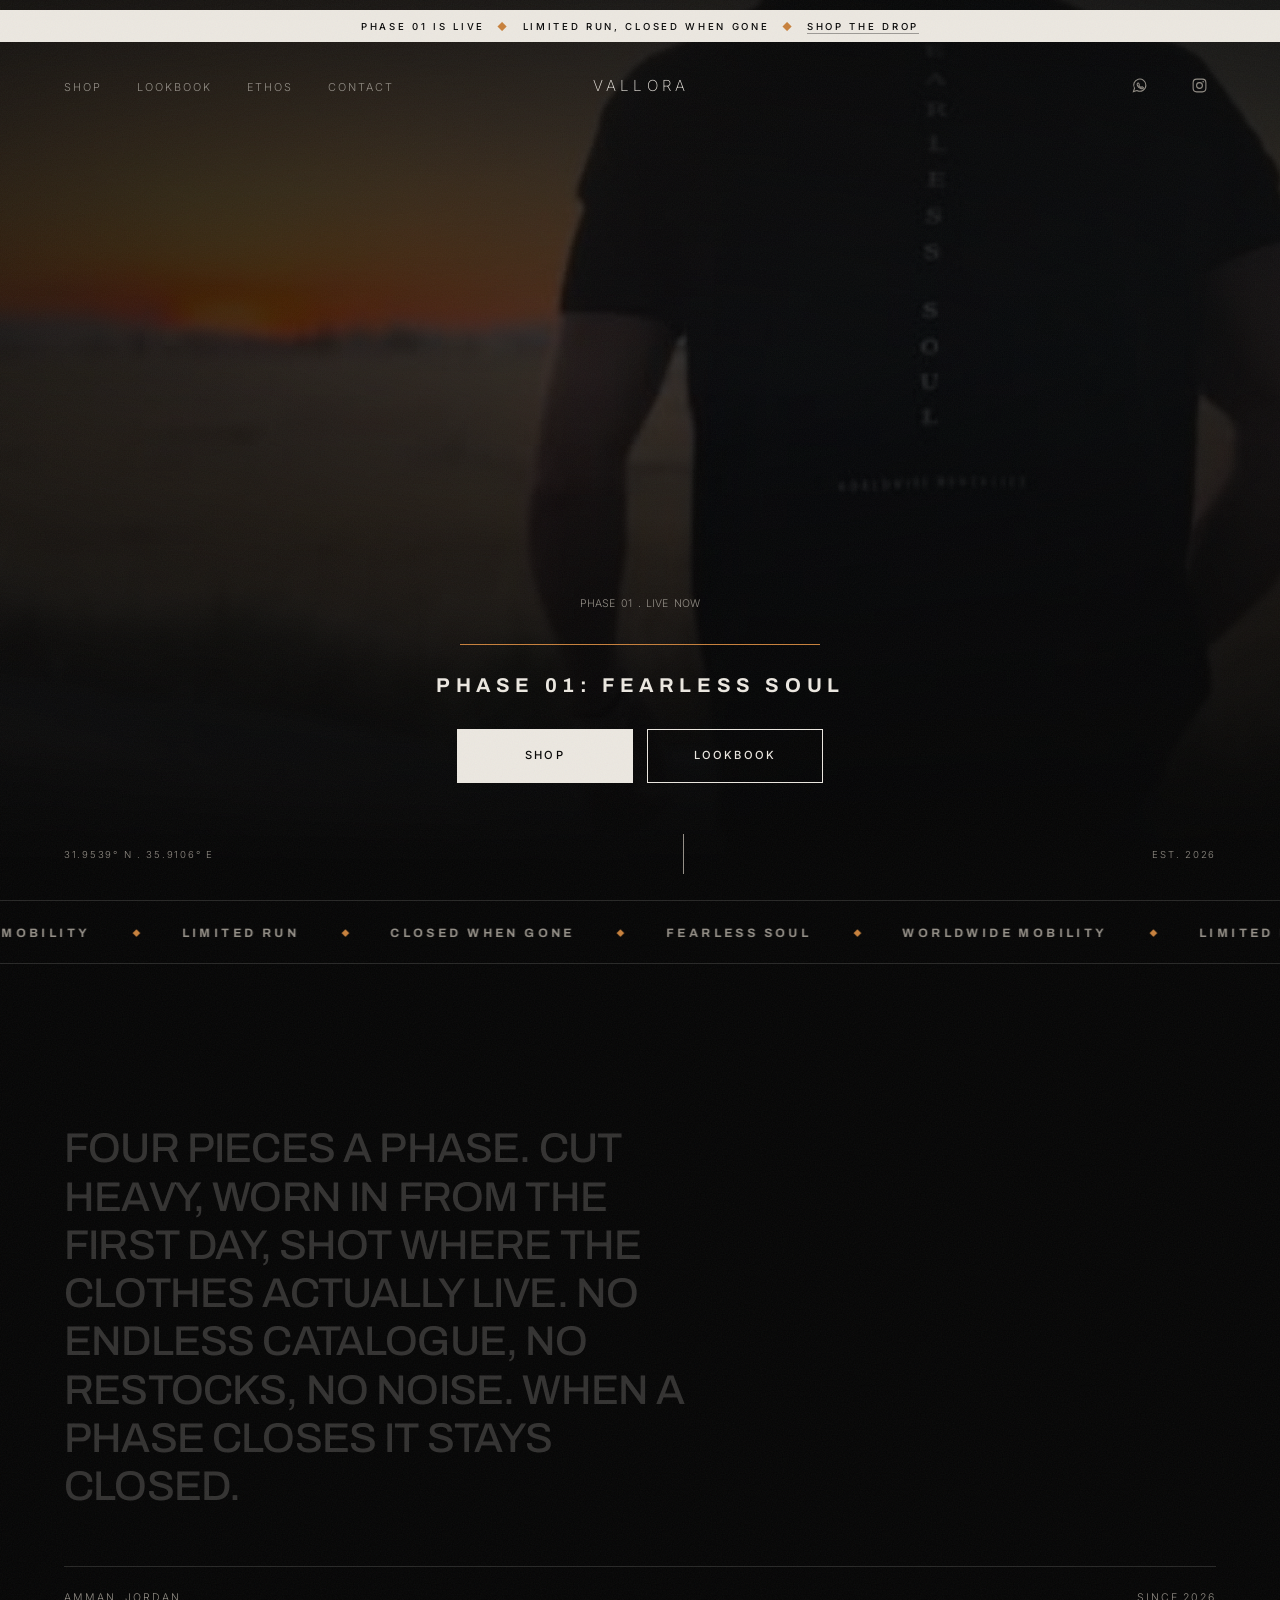
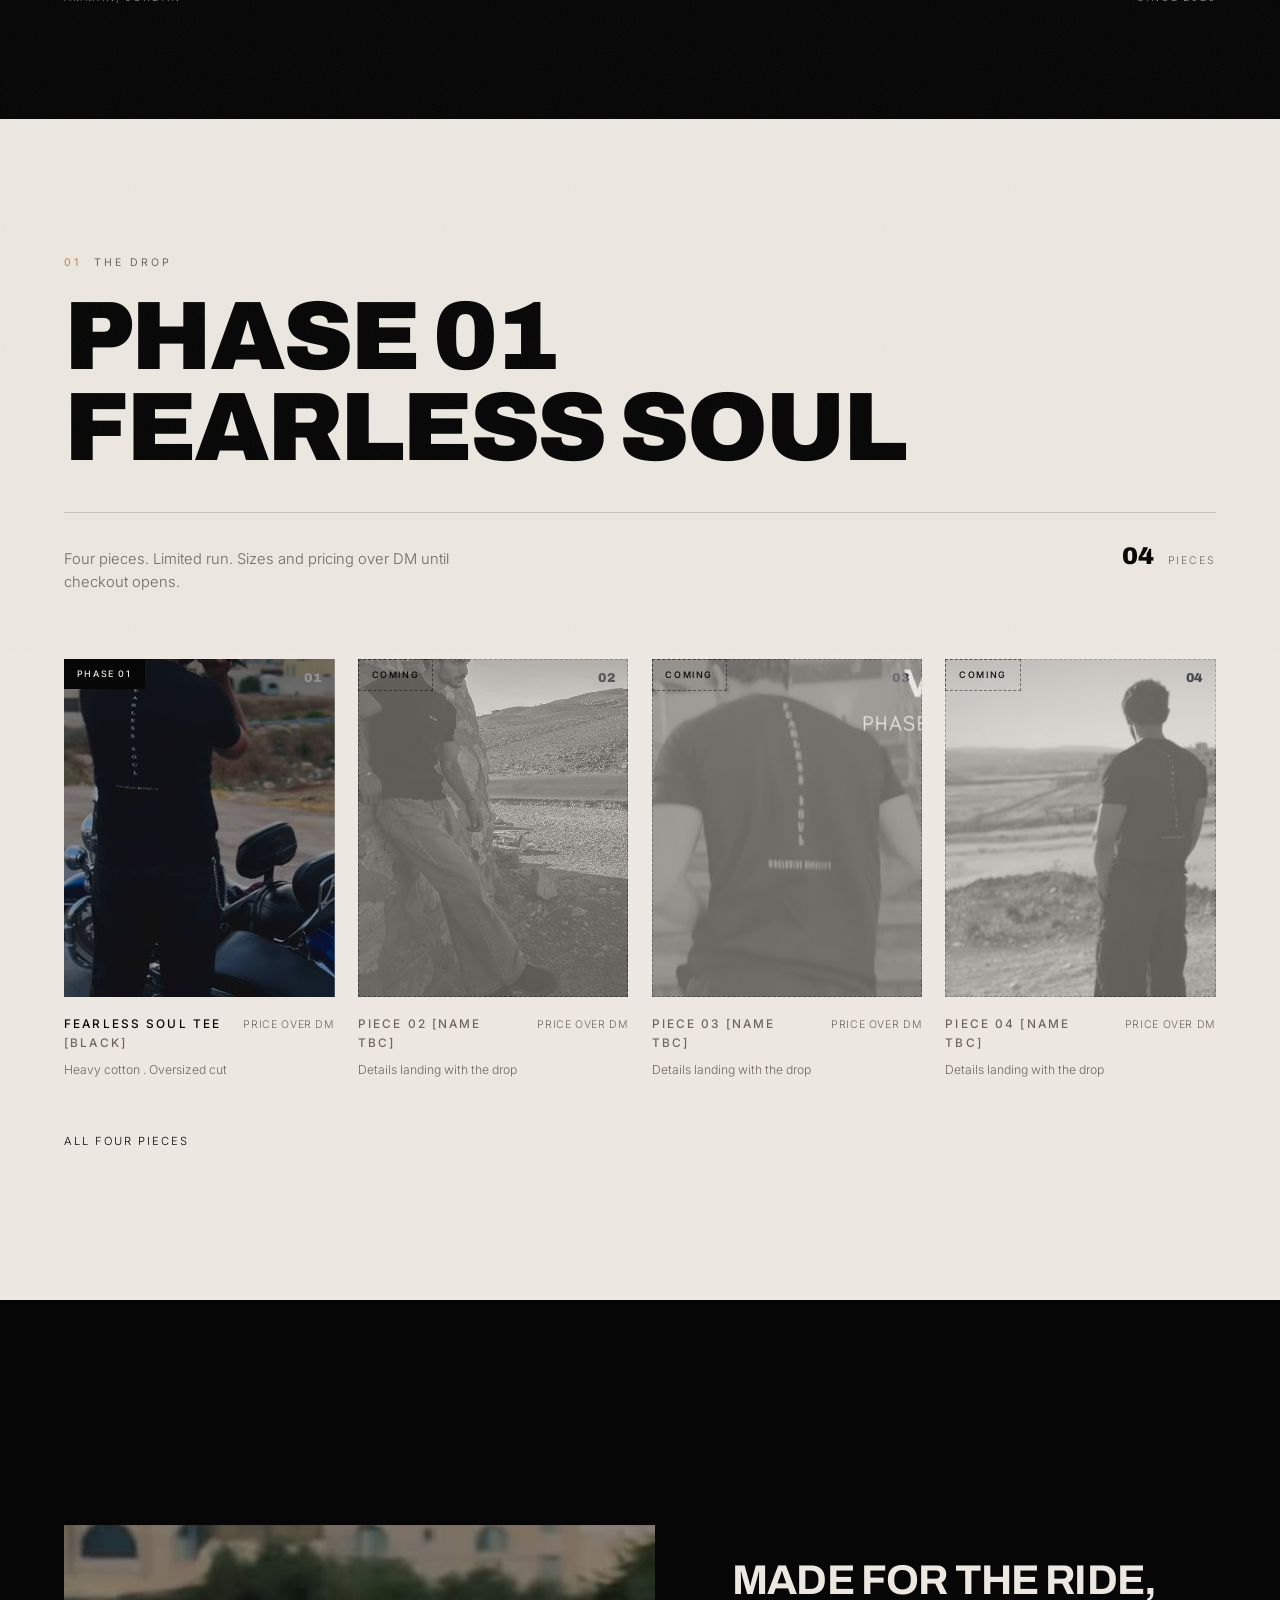
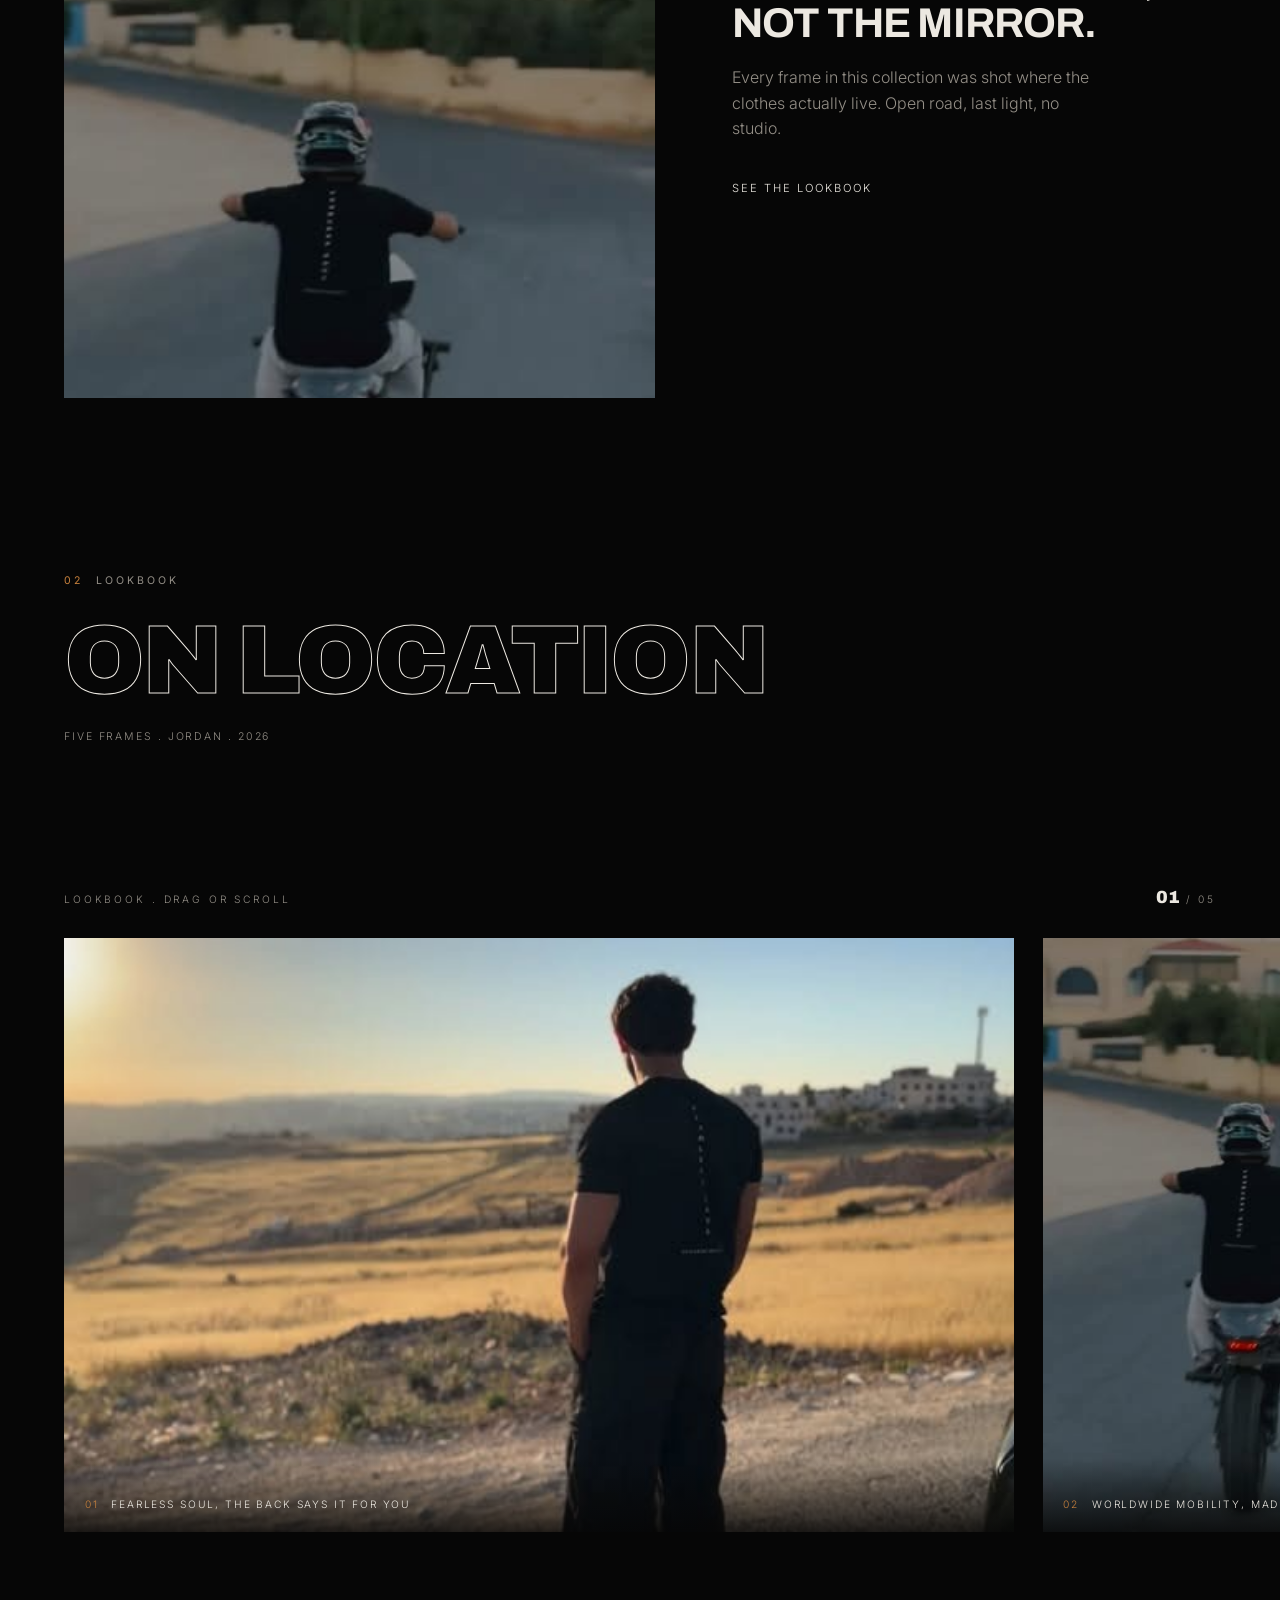
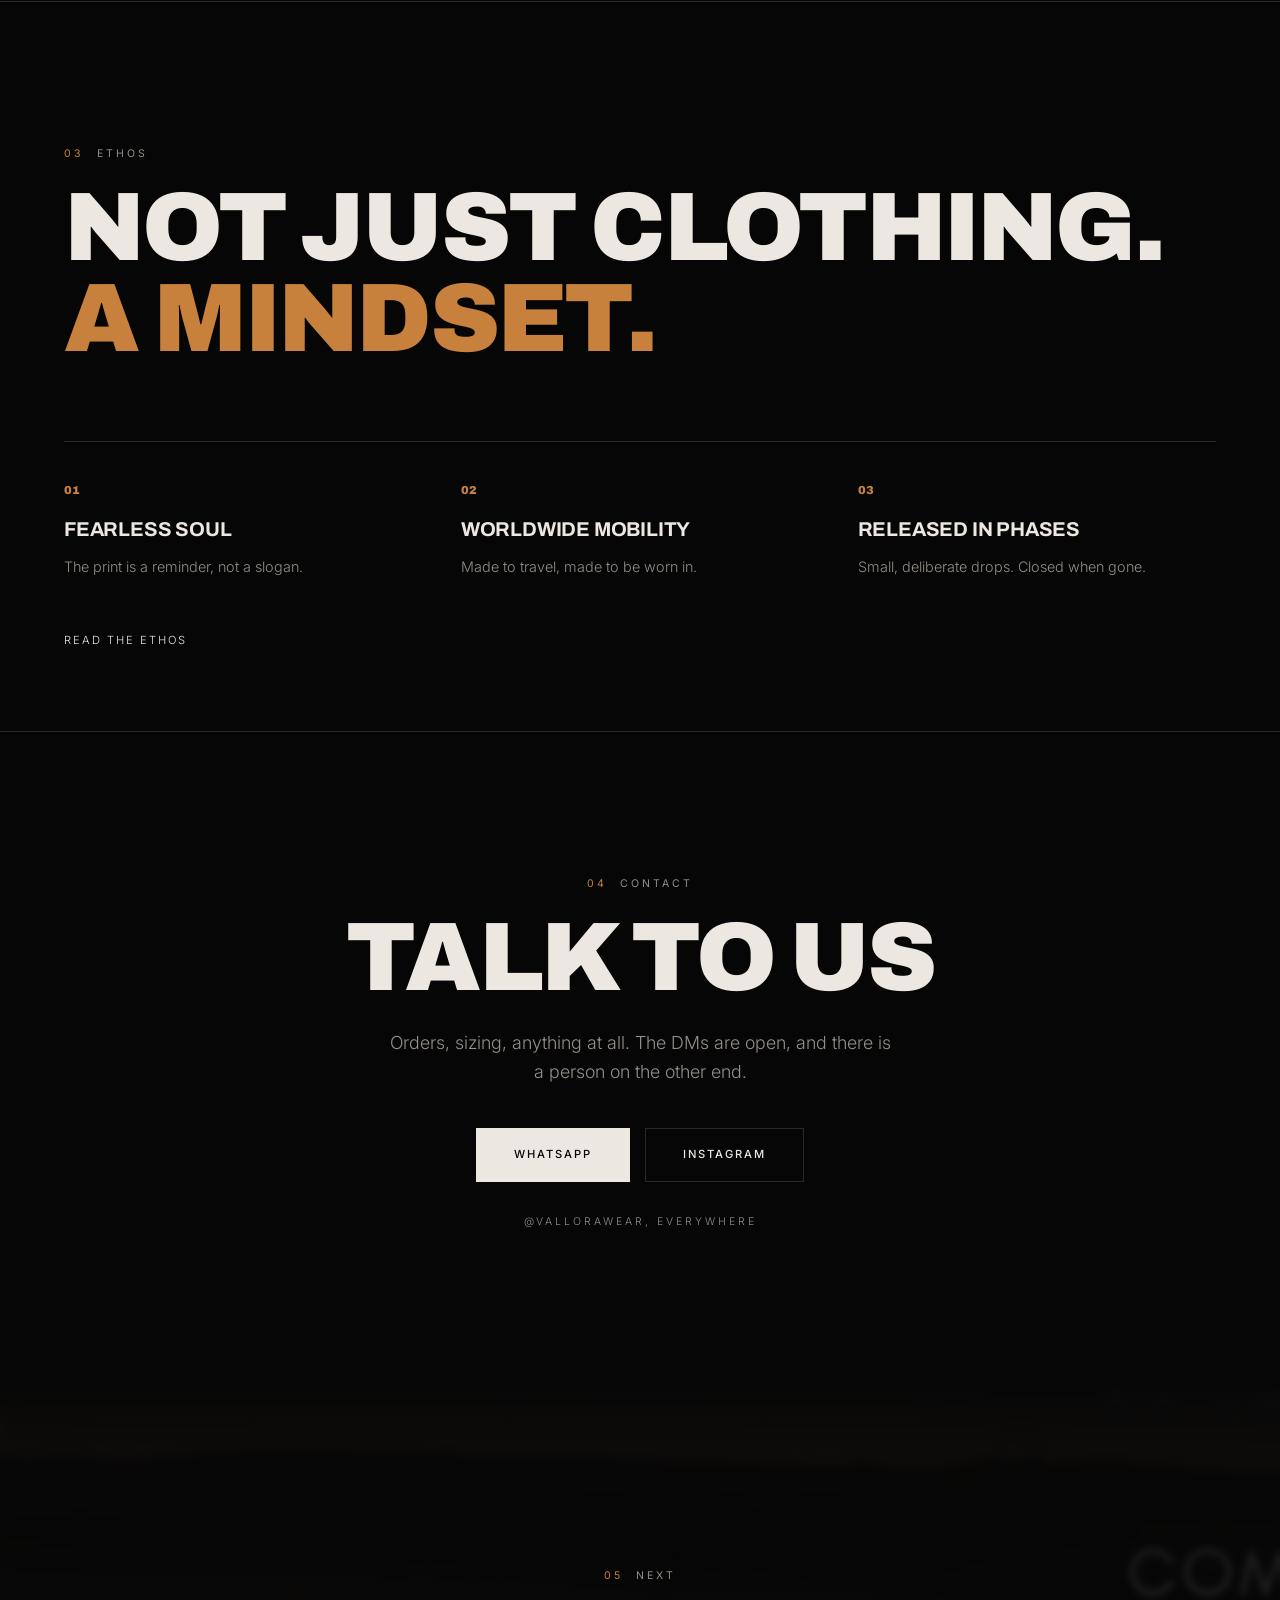
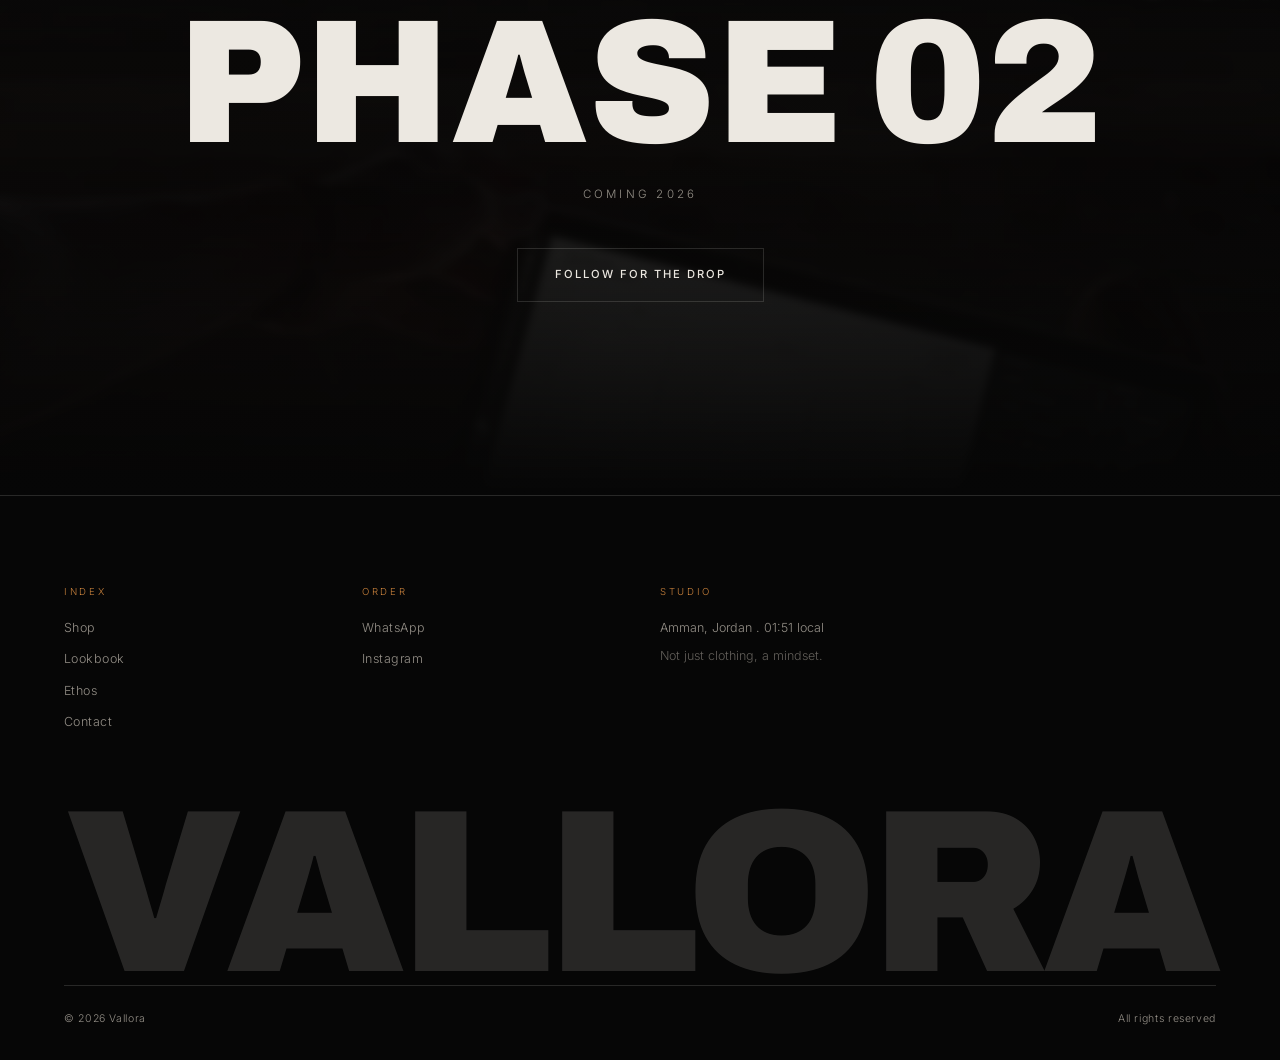
==== commit 32c6dcba: "Split the site into pages, and give every piece its own The brief was more than one page, a lookbook" ====
--- a/index.html
+++ b/index.html
@@ -49,9 +49,9 @@
 </div>
 
 <!-- ─ loader ─
-     The count is real: it tracks how many of the campaign frames have actually
-     decoded, so the curtain lifts on a page that is ready to be seen rather
-     than on a timer. The timeout in main.js is only the escape hatch. -->
+     Landing only. The count is real: it tracks how many campaign frames have
+     actually decoded, so the curtain lifts on a page that is ready to be seen
+     rather than on a timer. The timeouts in main.js are the escape hatch. -->
 <div class="loader" id="loader" aria-hidden="true">
   <div class="loader__mark">VALLORA</div>
   <div class="loader__meta">
@@ -61,33 +61,42 @@
   <div class="loader__bar"><span id="loaderBar"></span></div>
 </div>
 
-<header class="nav" id="nav">
-  <div class="nav__inner">
-    <a class="wordmark wordmark--sm" href="#top" aria-label="Vallora home">VALLORA</a>
-
-    <nav class="nav__links" aria-label="Primary">
-      <a href="#shop"><span>Shop</span></a>
-      <a href="#lookbook"><span>Lookbook</span></a>
-      <a href="#ethos"><span>Ethos</span></a>
-      <a href="#contact"><span>Contact</span></a>
-    </nav>
-
-    <a class="nav__cta magnetic" href="https://www.instagram.com/vallorawear/" target="_blank" rel="noopener">
-      <span class="nav__dot" aria-hidden="true"></span>DM to order
-    </a>
-
-    <button class="burger" id="burger" aria-label="Menu" aria-expanded="false" aria-controls="mobileMenu">
-      <span></span><span></span>
-    </button>
-  </div>
-</header>
+<div class="top top--home" id="top-bar">
+  <p class="bar">Phase 01 is live <i>&#9670;</i> Limited run, closed when gone <i>&#9670;</i> <a href="#shop">Shop the drop</a></p>
+
+  <header class="nav">
+    <div class="nav__inner">
+      <button class="burger" id="burger" aria-label="Menu" aria-expanded="false" aria-controls="mobileMenu">
+        <span></span><span></span>
+      </button>
+
+      <nav class="nav__links" aria-label="Primary">
+        <a href="shop/"><span>Shop</span></a>
+        <a href="lookbook/"><span>Lookbook</span></a>
+        <a href="ethos/"><span>Ethos</span></a>
+        <a href="contact/"><span>Contact</span></a>
+      </nav>
+
+      <a class="wordmark wordmark--sm nav__brand" href="./" aria-label="Vallora home">VALLORA</a>
+
+      <div class="nav__side">
+        <a class="nav__ico" href="https://wa.me/000000000000" target="_blank" rel="noopener" aria-label="WhatsApp">
+          <svg viewBox="0 0 24 24" aria-hidden="true"><path d="M21 11.6a8.6 8.6 0 0 1-12.7 7.5L3.4 20.6l1.6-4.8A8.6 8.6 0 1 1 21 11.6Z"/><path d="M8.9 9.3c.3-.7.6-.7.9-.7h.5c.2 0 .5 0 .7.5l.7 1.6c.1.2.1.4 0 .6l-.4.5c-.1.2-.2.3 0 .6a6 6 0 0 0 2.6 2.2c.3.1.4 0 .6-.1l.6-.7c.2-.2.4-.1.6 0l1.4.8c.2.1.3.2.3.4 0 .5-.3 1.2-1.1 1.5-.8.3-1.7.2-3.2-.5a9.2 9.2 0 0 1-3.9-3.8c-.6-1.1-.6-2.2-.3-2.9Z"/></svg>
+        </a>
+        <a class="nav__ico" href="https://www.instagram.com/vallorawear/" target="_blank" rel="noopener" aria-label="Instagram">
+          <svg viewBox="0 0 24 24" aria-hidden="true"><rect x="3" y="3" width="18" height="18" rx="5"/><circle cx="12" cy="12" r="4.1"/><circle cx="17.2" cy="6.8" r="1.1" fill="currentColor" stroke="none"/></svg>
+        </a>
+      </div>
+    </div>
+  </header>
+</div>
 
 <div class="mobile-menu" id="mobileMenu" hidden>
   <nav aria-label="Mobile">
-    <a href="#shop"><em>01</em> Shop</a>
-    <a href="#lookbook"><em>02</em> Lookbook</a>
-    <a href="#ethos"><em>03</em> Ethos</a>
-    <a href="#contact"><em>04</em> Contact</a>
+    <a href="shop/"><em>01</em> Shop</a>
+    <a href="lookbook/"><em>02</em> Lookbook</a>
+    <a href="ethos/"><em>03</em> Ethos</a>
+    <a href="contact/"><em>04</em> Contact</a>
     <a class="mobile-menu__cta" href="https://www.instagram.com/vallorawear/" target="_blank" rel="noopener">DM to order</a>
   </nav>
 </div>
@@ -95,12 +104,14 @@
 <main id="main">
 
   <!-- ─ hero ─
-       One full-bleed campaign frame, the drop title, two doors in. The frame
-       opens from a narrow centre column to full bleed once the loader lifts,
-       which is the only "effect" on the photography: a mask, never a filter.
-       The brand is shooting a dedicated hero frame, swap the sources in
-       .hero__slide when it lands. -->
-  <section class="hero" id="top">
+       The landing, per the client's reference: one full-bleed campaign frame,
+       the drop title low in it, and exactly two doors in. The copy sits in the
+       bottom third rather than the middle, which is what leaves the photograph
+       room to be the subject.
+
+       A dedicated frame is being shot for this. When it lands, drop it in as
+       the first .hero__slide and nothing else has to change. -->
+  <section class="hero" id="home">
     <div class="hero__mask">
       <div class="hero__media" data-parallax="0.22">
         <div class="hero__slide is-on"><img src="assets/img/vallora-11.jpg" alt="" aria-hidden="true" fetchpriority="high"></div>
@@ -112,21 +123,18 @@
 
     <div class="hero__body">
       <p class="hero__eyebrow" data-split="chars">Phase 01 . Live now</p>
-      <h1 class="wordmark wordmark--hero" data-split="chars" data-delay="120">VALLORA</h1>
-
       <div class="hero__rule" aria-hidden="true"><span></span></div>
-
-      <p class="hero__drop" data-split="lines" data-delay="520">FEARLESS SOUL</p>
-
-      <div class="hero__actions reveal" data-delay="7">
-        <a class="btn magnetic" href="#shop">Shop the drop</a>
-        <a class="btn btn--ghost magnetic" href="#lookbook">Lookbook</a>
+      <p class="hero__drop" data-split="lines" data-delay="240">PHASE 01: FEARLESS SOUL</p>
+
+      <div class="hero__actions reveal" data-delay="4">
+        <a class="btn btn--solid magnetic" href="shop/">Shop</a>
+        <a class="btn magnetic" href="lookbook/">Lookbook</a>
       </div>
     </div>
 
     <div class="hero__foot">
       <span class="hero__coord">31.9539&deg; N . 35.9106&deg; E</span>
-      <a class="hero__scroll" href="#shop" aria-label="Scroll to the shop">
+      <a class="hero__scroll" href="#drop" aria-label="Scroll down">
         <span class="hero__scroll-line"></span>
       </a>
       <span class="hero__coord hero__coord--r">Est. 2026</span>
@@ -148,9 +156,9 @@
   </div>
 
   <!-- ─ manifesto ─
-       Words light up one at a time as the block crosses the viewport. The
-       highlight is driven from the scroll loop, and every word is paper
-       coloured to begin with when scripting is off. -->
+       Words light one at a time as the block crosses the viewport. main.js
+       builds the spans, so the copy stays an ordinary sentence here and a dead
+       script leaves plain paragraph text behind. -->
   <section class="manifesto">
     <div class="wrap">
       <p class="manifesto__text" data-words>
@@ -166,23 +174,14 @@
   </section>
 
   <!-- ═══════════════════════════════════════════════════════════
-       SHOP
-       Deliberately inverted: paper ground, ink type. The rest of the
-       site is the brand film, this block is the store, and the switch
-       is what tells you which is which.
-
-       Four pieces per the brand's plan. Only the Phase 01 tee is real
-       today, the other three are dashed placeholders (repo convention:
-       a placeholder must never be able to ship unnoticed).
-
-       TODO before launch
-         1. Swap the three placeholder cards for the real pieces.
-         2. Confirm the size chart measurements, dashed until then.
-         3. Real prices, every card says "Price over DM".
-         4. Real review quotes from the "Feedbacks" IG highlight.
-            Do NOT invent them, see README.
+       THE DROP
+       Paper ground, because this block is the store and the switch
+       from the dark brand film is what tells you so. Cards link
+       through to a full page each. Only the Fearless Soul tee is
+       real, the other three are dashed, greyed placeholders (repo
+       convention: a placeholder must never ship unnoticed).
        ═══════════════════════════════════════════════════════════ -->
-  <section class="shop" id="shop">
+  <section class="shop" id="drop">
     <div class="wrap">
 
       <header class="shop__head">
@@ -196,170 +195,68 @@
 
       <div class="shop__grid">
 
-        <!-- 1 · the real one -->
-        <article class="card unmask"
-                 data-product="Fearless Soul Tee"
-                 data-colour="Black">
-          <div class="card__media" data-cursor="open">
+        <article class="card unmask">
+          <a class="card__media" href="shop/fearless-soul-tee.html" data-cursor="open" aria-label="Fearless Soul Tee">
             <img class="card__img" src="assets/img/vallora-04.jpg" alt="Rear view of the Fearless Soul tee, back print set vertical, beside a motorcycle" loading="lazy">
             <img class="card__img card__img--alt" src="assets/img/vallora-13.jpg" alt="" aria-hidden="true" loading="lazy">
             <span class="card__badge">Phase 01</span>
             <span class="card__no">01</span>
-            <button class="card__open" type="button">Quick look</button>
-          </div>
-
+            <span class="card__open">View piece</span>
+          </a>
           <div class="card__row">
-            <h3 class="card__name">Fearless Soul Tee <em>[Black]</em></h3>
+            <h3 class="card__name"><a href="shop/fearless-soul-tee.html">Fearless Soul Tee <em>[Black]</em></a></h3>
             <p class="card__price">Price over DM</p>
           </div>
           <p class="card__sub">Heavy cotton . Oversized cut</p>
-
-          <!-- The panel is the single source of truth for this product. With
-               scripting off it stays here as a native <details>. With scripting
-               on, main.js hides the <details> and MOVES this node into the
-               overlay when the card is opened, then puts it back on close. One
-               copy of the content either way. -->
-          <details class="card__more">
-            <summary><span>Size chart . Care . Reviews</span></summary>
-            <div class="panel" data-panel>
-
-              <div class="panel__sizes">
-                <h4 class="panel__label">Select size</h4>
-                <div class="chips" data-sizes>
-                  <button type="button" class="chip" data-size="S">S</button>
-                  <button type="button" class="chip" data-size="M">M</button>
-                  <button type="button" class="chip" data-size="L">L</button>
-                  <button type="button" class="chip" data-size="XL">XL</button>
-                </div>
-                <p class="note">Pick a size and the order message writes itself.</p>
-              </div>
-
-              <div class="panel__actions">
-                <a class="btn btn--solid magnetic" data-order-wa
-                   href="https://wa.me/000000000000" target="_blank" rel="noopener">Order on WhatsApp</a>
-                <a class="btn btn--ghost magnetic" data-order-ig
-                   href="https://www.instagram.com/vallorawear/" target="_blank" rel="noopener">DM on Instagram</a>
-              </div>
-
-              <h4 class="panel__label">Specification</h4>
-              <dl class="specs">
-                <div><dt>Back print</dt><dd>FEARLESS SOUL, set vertical</dd></div>
-                <div><dt>Under print</dt><dd>WORLDWIDE MOBILITY</dd></div>
-                <div><dt>Chest</dt><dd>VALLORA mark</dd></div>
-                <div><dt>Cut</dt><dd>Heavy, oversized</dd></div>
-              </dl>
-
-              <h4 class="panel__label">Size chart <em>(cm, laid flat)</em></h4>
-              <table class="sizes is-placeholder">
-                <thead><tr><th>Size</th><th>Chest</th><th>Length</th><th>Sleeve</th></tr></thead>
-                <tbody>
-                  <tr><td>S</td><td>56</td><td>70</td><td>22</td></tr>
-                  <tr><td>M</td><td>58</td><td>72</td><td>23</td></tr>
-                  <tr><td>L</td><td>60</td><td>74</td><td>24</td></tr>
-                  <tr><td>XL</td><td>62</td><td>76</td><td>25</td></tr>
-                </tbody>
-              </table>
-              <p class="note">Measurements unconfirmed, sizing help over DM.</p>
-
-              <h4 class="panel__label">Wash care</h4>
-              <ul class="care">
-                <li>Machine wash cold, inside out</li>
-                <li>Wash with similar colours, no bleach</li>
-                <li>Hang dry, skip the tumble dryer</li>
-                <li>Never iron the print directly</li>
-              </ul>
-
-              <h4 class="panel__label">Reviews</h4>
-              <figure class="quote is-placeholder">
-                <blockquote>Real words from the first run go here, pulled from the Feedbacks highlight, never invented.</blockquote>
-                <figcaption>Name, city</figcaption>
-              </figure>
-              <p class="note">Got one? Send your photo and your words on
-                <a href="https://www.instagram.com/vallorawear/" target="_blank" rel="noopener">Instagram</a>
-                and it goes up here.</p>
-            </div>
-          </details>
         </article>
 
-        <!-- 2 · placeholder -->
-        <article class="card card--tbc unmask" data-delay="1" data-product="Piece 02">
-          <div class="card__media" data-cursor="open">
+        <article class="card card--tbc unmask" data-delay="1">
+          <a class="card__media" href="shop/piece-02.html" data-cursor="open" aria-label="Piece 02, coming">
             <img class="card__img" src="assets/img/vallora-06.jpg" alt="Phase 01 tee styled with denim" loading="lazy">
             <span class="card__badge card__badge--tbc">Coming</span>
             <span class="card__no">02</span>
-            <button class="card__open" type="button">Quick look</button>
-          </div>
+            <span class="card__open">View piece</span>
+          </a>
           <div class="card__row">
-            <h3 class="card__name">Piece 02 <em>[Name TBC]</em></h3>
+            <h3 class="card__name"><a href="shop/piece-02.html">Piece 02 <em>[Name TBC]</em></a></h3>
             <p class="card__price">Price over DM</p>
           </div>
           <p class="card__sub">Details landing with the drop</p>
-
-          <details class="card__more">
-            <summary><span>What we can tell you</span></summary>
-            <div class="panel" data-panel>
-              <p class="note">Name, photography, spec and pricing for this piece land with its
-                release. Sizing help over DM any time.</p>
-              <div class="panel__actions">
-                <a class="btn btn--ghost magnetic" href="https://www.instagram.com/vallorawear/" target="_blank" rel="noopener">Ask over DM</a>
-              </div>
-            </div>
-          </details>
         </article>
 
-        <!-- 3 · placeholder -->
-        <article class="card card--tbc unmask" data-delay="2" data-product="Piece 03">
-          <div class="card__media" data-cursor="open">
+        <article class="card card--tbc unmask" data-delay="2">
+          <a class="card__media" href="shop/piece-03.html" data-cursor="open" aria-label="Piece 03, coming">
             <img class="card__img" src="assets/img/vallora-10.jpg" alt="Phase 01 tee on the steps at dusk" loading="lazy">
             <span class="card__badge card__badge--tbc">Coming</span>
             <span class="card__no">03</span>
-            <button class="card__open" type="button">Quick look</button>
-          </div>
+            <span class="card__open">View piece</span>
+          </a>
           <div class="card__row">
-            <h3 class="card__name">Piece 03 <em>[Name TBC]</em></h3>
+            <h3 class="card__name"><a href="shop/piece-03.html">Piece 03 <em>[Name TBC]</em></a></h3>
             <p class="card__price">Price over DM</p>
           </div>
           <p class="card__sub">Details landing with the drop</p>
-
-          <details class="card__more">
-            <summary><span>What we can tell you</span></summary>
-            <div class="panel" data-panel>
-              <p class="note">Name, photography, spec and pricing for this piece land with its
-                release. Sizing help over DM any time.</p>
-              <div class="panel__actions">
-                <a class="btn btn--ghost magnetic" href="https://www.instagram.com/vallorawear/" target="_blank" rel="noopener">Ask over DM</a>
-              </div>
-            </div>
-          </details>
         </article>
 
-        <!-- 4 · placeholder -->
-        <article class="card card--tbc unmask" data-delay="3" data-product="Piece 04">
-          <div class="card__media" data-cursor="open">
+        <article class="card card--tbc unmask" data-delay="3">
+          <a class="card__media" href="shop/piece-04.html" data-cursor="open" aria-label="Piece 04, coming">
             <img class="card__img" src="assets/img/vallora-12.jpg" alt="Phase 01 tee at golden hour above the valley" loading="lazy">
             <span class="card__badge card__badge--tbc">Coming</span>
             <span class="card__no">04</span>
-            <button class="card__open" type="button">Quick look</button>
-          </div>
+            <span class="card__open">View piece</span>
+          </a>
           <div class="card__row">
-            <h3 class="card__name">Piece 04 <em>[Name TBC]</em></h3>
+            <h3 class="card__name"><a href="shop/piece-04.html">Piece 04 <em>[Name TBC]</em></a></h3>
             <p class="card__price">Price over DM</p>
           </div>
           <p class="card__sub">Details landing with the drop</p>
-
-          <details class="card__more">
-            <summary><span>What we can tell you</span></summary>
-            <div class="panel" data-panel>
-              <p class="note">Name, photography, spec and pricing for this piece land with its
-                release. Sizing help over DM any time.</p>
-              <div class="panel__actions">
-                <a class="btn btn--ghost magnetic" href="https://www.instagram.com/vallorawear/" target="_blank" rel="noopener">Ask over DM</a>
-              </div>
-            </div>
-          </details>
         </article>
 
       </div>
+
+      <p class="shop__more reveal">
+        <a class="link" href="shop/"><span>All four pieces</span></a>
+      </p>
     </div>
   </section>
 
@@ -374,18 +271,19 @@
         Every frame in this collection was shot where the clothes actually live.
         Open road, last light, no studio.
       </p>
-      <a class="link reveal" data-delay="3" href="#lookbook">
+      <a class="link reveal" data-delay="3" href="lookbook/">
         <span>See the lookbook</span>
       </a>
     </div>
   </section>
 
-  <!-- ─ lookbook ─
-       Pinned horizontal rail. The outer element is tall, the inner one sticks,
-       and JS translates the track across as you scroll through that height.
-       Native scroll throughout, nothing is hijacked, and it can also be
-       dragged. Below 900px the whole thing collapses to a single column. -->
-  <section class="lookbook" id="lookbook">
+  <!-- ─ lookbook rail ─
+       The teaser. The full set, with a line of brand meaning under every
+       frame, lives on /lookbook/. Pinned horizontal scroll: the outer element
+       is tall, the inner one sticks, and JS translates the track across as you
+       scroll through that height. Native scroll throughout, nothing hijacked,
+       and it can also be dragged. Below 900px it collapses to a grid. -->
+  <section class="lookbook">
     <div class="wrap">
       <header class="lookbook__head">
         <p class="eyebrow reveal"><span class="idx">02</span> Lookbook</p>
@@ -404,8 +302,8 @@
           <figure class="gal unmask" data-delay="2" data-cursor="view"><img src="assets/img/vallora-09.jpg" alt="Phase 01 launch frame" loading="lazy"><figcaption><span>05</span> Released in phases, closed when gone</figcaption></figure>
 
           <div class="rail__end">
-            <p class="eyebrow">End of Phase 01</p>
-            <a class="btn btn--ghost magnetic" href="https://www.instagram.com/vallorawear/" target="_blank" rel="noopener">See more on Instagram</a>
+            <p class="eyebrow">The full lookbook</p>
+            <a class="btn btn--ghost magnetic" href="lookbook/">Open lookbook</a>
           </div>
         </div>
 
@@ -419,45 +317,39 @@
     </div>
   </section>
 
-  <!-- ─ ethos ─
-       Three panels that stack as you scroll. Each is sticky at a slightly
-       lower offset than the last, so the previous one stays visible behind
-       it, which is the whole trick. Falls back to a plain stack on mobile. -->
-  <section class="ethos" id="ethos">
+  <!-- ─ ethos, in brief ─ -->
+  <section class="ethos">
     <div class="wrap">
       <header class="ethos__head">
         <p class="eyebrow reveal"><span class="idx">03</span> Ethos</p>
         <h2 class="display" data-split="lines">NOT JUST CLOTHING.<br><span class="hl">A MINDSET.</span></h2>
       </header>
-    </div>
-
-    <div class="stack">
-      <article class="stack__card" style="--i:0">
-        <span class="stack__no">01</span>
-        <h3>Fearless soul</h3>
-        <p>The print is a reminder, not a slogan. It sits on your back because it is
-          the part of you other people see when you keep going.</p>
-      </article>
-      <article class="stack__card" style="--i:1">
-        <span class="stack__no">02</span>
-        <h3>Worldwide mobility</h3>
-        <p>Made to travel. Light enough for heat, heavy enough to hold its shape
-          after the hundredth wash.</p>
-      </article>
-      <article class="stack__card" style="--i:2">
-        <span class="stack__no">03</span>
-        <h3>Released in phases</h3>
-        <p>No endless catalogue. Small, deliberate drops, each one closed before
-          the next begins.</p>
-      </article>
-    </div>
-  </section>
-
-  <!-- ─ contact ─
-       TODO: the WhatsApp number is a PLACEHOLDER. Replace 000000000000 in
-       BOTH links (here and in the footer) with the real number in
-       international format, digits only. main.js reads the number straight
-       off these hrefs, so nothing else needs touching. -->
+
+      <div class="brief">
+        <div class="brief__col reveal">
+          <span class="brief__no">01</span>
+          <h3>Fearless soul</h3>
+          <p>The print is a reminder, not a slogan.</p>
+        </div>
+        <div class="brief__col reveal" data-delay="1">
+          <span class="brief__no">02</span>
+          <h3>Worldwide mobility</h3>
+          <p>Made to travel, made to be worn in.</p>
+        </div>
+        <div class="brief__col reveal" data-delay="2">
+          <span class="brief__no">03</span>
+          <h3>Released in phases</h3>
+          <p>Small, deliberate drops. Closed when gone.</p>
+        </div>
+      </div>
+
+      <p class="shop__more reveal" data-delay="3">
+        <a class="link" href="ethos/"><span>Read the ethos</span></a>
+      </p>
+    </div>
+  </section>
+
+  <!-- ─ contact ─ -->
   <section class="contact" id="contact">
     <div class="wrap contact__inner">
       <p class="eyebrow reveal"><span class="idx">04</span> Contact</p>
@@ -472,30 +364,8 @@
     </div>
   </section>
 
-  <!-- ─ feedback ─
-       HIDDEN FOR LAUNCH. The markup is finished and styled, it is only waiting
-       on real quotes, which live in the brand's "Feedbacks" Instagram highlight
-       behind the login wall. To bring it back: uncomment, swap the three
-       placeholders for genuine quotes, drop the `is-placeholder` class. Do not
-       ship invented reviews.
-
-  <section class="section feedback">
-    <div class="wrap">
-      <header class="section__head">
-        <p class="eyebrow reveal">Feedback</p>
-        <h2 class="h2 reveal" data-delay="1">From the first run.</h2>
-      </header>
-      <div class="feedback__grid">
-        <figure class="quote is-placeholder reveal"><blockquote>Customer quote goes here.</blockquote><figcaption>Name, city</figcaption></figure>
-        <figure class="quote is-placeholder reveal" data-delay="1"><blockquote>Customer quote goes here.</blockquote><figcaption>Name, city</figcaption></figure>
-        <figure class="quote is-placeholder reveal" data-delay="2"><blockquote>Customer quote goes here.</blockquote><figcaption>Name, city</figcaption></figure>
-      </div>
-    </div>
-  </section>
-  -->
-
   <!-- ─ phase 02 ─ -->
-  <section class="next" id="next">
+  <section class="next">
     <div class="next__media" data-parallax="0.18">
       <img src="assets/img/vallora-03.jpg" alt="" aria-hidden="true" loading="lazy">
     </div>
@@ -518,10 +388,10 @@
       <div class="footer__col">
         <p class="footer__label">Index</p>
         <nav class="footer__nav" aria-label="Footer">
-          <a href="#shop">Shop</a>
-          <a href="#lookbook">Lookbook</a>
-          <a href="#ethos">Ethos</a>
-          <a href="#contact">Contact</a>
+          <a href="shop/">Shop</a>
+          <a href="lookbook/">Lookbook</a>
+          <a href="ethos/">Ethos</a>
+          <a href="contact/">Contact</a>
         </nav>
       </div>
       <div class="footer__col">
@@ -539,8 +409,6 @@
     </div>
   </div>
 
-  <!-- the wordmark is the sign-off, sized against the viewport so it always
-       runs edge to edge -->
   <div class="footer__mark" aria-hidden="true"><span>VALLORA</span></div>
 
   <div class="wrap">
@@ -551,27 +419,7 @@
   </div>
 </footer>
 
-<!-- ─ product overlay ─
-     Empty on purpose. main.js moves a card's panel in here on open and puts
-     it back on close, so the markup above stays the single source of truth. -->
-<div class="pv" id="pv" hidden>
-  <div class="pv__scrim" data-pv-close></div>
-  <div class="pv__sheet" role="dialog" aria-modal="true" aria-labelledby="pvName">
-    <button class="pv__close" type="button" data-pv-close aria-label="Close">
-      <span></span><span></span>
-    </button>
-    <!-- no src attribute: an empty one is not "no image", it is a request for
-         the page's own URL, which then decodes as a broken image -->
-    <div class="pv__media"><img id="pvImg" alt=""></div>
-    <div class="pv__body">
-      <p class="pv__eyebrow" id="pvBadge">Phase 01</p>
-      <h2 class="pv__name" id="pvName">Product</h2>
-      <p class="pv__price" id="pvPrice">Price over DM</p>
-      <div class="pv__slot" id="pvSlot"></div>
-    </div>
-  </div>
-</div>
-
+<script src="assets/js/config.js"></script>
 <script src="assets/js/main.js"></script>
 </body>
 </html>
--- a/assets/css/style.css
+++ b/assets/css/style.css
@@ -359,34 +359,87 @@
 
 /* ── nav ────────────────────────────────────────────────── */
 
+/* The whole top block is one fixed unit, so the nav never has to do layout
+   maths to sit under the announcement bar. Scrolling collapses the bar and
+   leaves the nav where it already was. */
+.top{position:fixed;inset:0 0 auto;z-index:100}
+
+/* announcement bar, collapses out of the way once you start scrolling */
+.bar{
+  overflow:hidden;
+  padding:.6rem var(--gut);
+  background:var(--paper);
+  color:var(--ink);
+  text-align:center;
+  font-size:.6rem;
+  font-weight:500;
+  letter-spacing:var(--track-lg);
+  text-transform:uppercase;
+}
+.bar a{border-bottom:1px solid rgba(6,6,6,.35);padding-bottom:1px}
+.bar i{font-style:normal;color:var(--ember);margin-inline:.7em}
+.bar{
+  height:2rem;
+  transition:height .45s var(--ease),opacity .35s var(--ease);
+}
+.top.is-stuck .bar{height:0;opacity:0;padding-block:0}
+
 .nav{
-  position:fixed;inset:0 0 auto;z-index:100;
   transition:background .5s var(--ease),backdrop-filter .5s var(--ease),
-             border-color .5s var(--ease),transform .55s var(--ease);
+             border-color .5s var(--ease);
   border-bottom:1px solid transparent;
 }
-.nav.is-stuck{
+.top.is-stuck .nav{
   background:rgba(6,6,6,.72);
   backdrop-filter:blur(16px) saturate(1.2);
   -webkit-backdrop-filter:blur(16px) saturate(1.2);
   border-bottom-color:var(--line-c);
 }
 /* get out of the way on the way down, come back on the way up */
-.nav.is-hidden{transform:translateY(-101%)}
-
+.top.is-hidden{transform:translateY(-101%)}
+.top{transition:transform .55s var(--ease)}
+
+/* Inner pages open on a solid nav rather than a transparent one. The landing
+   is the only page whose first screen is a photograph for the nav to sit on,
+   and over the paper store ground a transparent nav would be invisible. */
+/* the .is-stuck rule above carries one more class, so an inner page's nav has
+   to match that weight or it goes translucent the moment you scroll */
+.top--solid .nav,
+.top--solid.is-stuck .nav{
+  background:var(--ink);
+  backdrop-filter:none;
+  -webkit-backdrop-filter:none;
+  border-bottom-color:var(--line-c);
+}
+
+/* the wordmark is the logo on the landing, so it carries a little more weight
+   there than it does as a back-to-home link on an inner page */
+.top--home .wordmark--sm{font-size:.95rem}
+
+/* three tracks, so the wordmark is centred on the VIEWPORT and not merely
+   placed between two runs of links that happen to differ in width */
 .nav__inner{
   max-width:var(--wrap);
   margin-inline:auto;
-  padding:1.25rem var(--gut);
-  display:flex;
+  padding:1.1rem var(--gut);
+  display:grid;
+  grid-template-columns:1fr auto 1fr;
   align-items:center;
-  gap:2rem;
-}
+  gap:1.5rem;
+}
+.nav__brand{justify-self:center;grid-column:2}
 
 .nav__links{
-  margin-inline:auto;
-  display:flex;
-  gap:2.4rem;
+  grid-column:1;
+  display:flex;
+  gap:2.2rem;
+}
+.nav__side{
+  grid-column:3;
+  justify-self:end;
+  display:flex;
+  align-items:center;
+  gap:1.6rem;
 }
 .nav__links a{
   display:block;
@@ -418,8 +471,19 @@
   letter-spacing:var(--track-md);
   text-transform:uppercase;
   color:var(--paper);
+  white-space:nowrap;
   will-change:transform;
 }
+/* icon links: the reference puts account and bag here, this brand has no cart,
+   so the two real order channels take that slot instead */
+.nav__ico{
+  display:grid;place-items:center;
+  width:34px;height:34px;
+  color:var(--dim);
+  transition:color .35s var(--ease);
+}
+.nav__ico:hover{color:var(--paper)}
+.nav__ico svg{width:17px;height:17px;fill:none;stroke:currentColor;stroke-width:1.5}
 .nav__dot{
   width:6px;height:6px;
   border-radius:50%;
@@ -492,13 +556,18 @@
 
 /* ── hero ───────────────────────────────────────────────── */
 
+/* The landing, following the client's reference: one full-bleed campaign
+   frame, the drop title low in it, and exactly two doors in. The copy is
+   anchored to the bottom third rather than centred, which is what leaves the
+   photograph room to be the subject. */
 .hero{
   position:relative;
   min-height:100svh;
   display:grid;
-  place-items:center;
+  align-content:end;
+  justify-items:center;
   text-align:center;
-  padding:8rem var(--gut) 8rem;
+  padding:9rem var(--gut) clamp(4.5rem,13vh,8rem);
   overflow:hidden;
   /* if a photo fails to load the gradient still reads as intentional */
   background:radial-gradient(120% 80% at 50% 0%,#1b1611 0%,var(--ink) 62%);
@@ -568,25 +637,27 @@
 @keyframes ruleIn{to{transform:scaleX(1)}}
 
 .hero__drop{
-  margin:0 auto 2.8rem;
+  margin:0 auto 1.8rem;
   font-family:"Archivo",sans-serif;
-  font-size:clamp(.78rem,1.7vw,1.02rem);
+  font-size:clamp(.86rem,2.1vw,1.25rem);
   font-weight:700;
   letter-spacing:var(--track-lg);
   text-transform:uppercase;
   color:var(--paper);
 }
 
+/* side by side, and they stay side by side on a phone: the reference puts
+   both doors on one line and that is the whole shape of the landing */
 .hero__actions{
   display:flex;
-  flex-wrap:wrap;
-  gap:1rem;
+  gap:.9rem;
   justify-content:center;
 }
+.hero__actions .btn{min-width:clamp(8rem,26vw,11rem)}
 
 .hero__foot{
   position:absolute;
-  left:0;right:0;bottom:2.2rem;
+  left:0;right:0;bottom:1.6rem;
   z-index:2;
   padding-inline:var(--gut);
   display:flex;
@@ -601,7 +672,7 @@
   color:var(--dim);
 }
 
-.hero__scroll{width:1px;height:56px;overflow:hidden;flex:none}
+.hero__scroll{width:1px;height:40px;overflow:hidden;flex:none}
 .hero__scroll-line{
   display:block;width:1px;height:100%;
   background:var(--paper-dim);
@@ -819,6 +890,49 @@
   font-size:.76rem;
   color:var(--dim);
 }
+.card__name a:hover{color:var(--ember)}
+
+/* sizing help block under the shop grid */
+.shop__foot{
+  display:grid;
+  grid-template-columns:1.2fr .8fr;
+  align-items:center;
+  gap:clamp(1.5rem,3vw,3rem);
+  margin-top:clamp(3rem,6vw,5rem);
+  padding-top:clamp(2rem,4vw,3rem);
+  border-top:1px solid var(--line-c);
+}
+.shop__foot p{margin:0;max-width:42ch;font-size:.92rem;color:var(--dim)}
+.shop__footcta{display:flex;flex-wrap:wrap;gap:.7rem;justify-content:flex-end}
+
+.shop__more{margin:clamp(2.2rem,4vw,3rem) 0 0}
+
+/* the three-up ethos summary on the landing. the long version, with the
+   sticky stack, is the /ethos/ page. */
+.brief{
+  display:grid;
+  grid-template-columns:repeat(3,1fr);
+  gap:clamp(1.6rem,3vw,3rem);
+  padding-top:clamp(1.5rem,3vw,2.5rem);
+  border-top:1px solid var(--line-c);
+}
+.brief__no{
+  display:block;
+  margin-bottom:.9rem;
+  font-family:"Archivo",sans-serif;
+  font-weight:900;
+  font-size:.72rem;
+  color:var(--ember);
+}
+.brief__col h3{
+  margin:0 0 .6rem;
+  font-family:"Archivo",sans-serif;
+  font-weight:700;
+  font-size:clamp(1rem,1.7vw,1.25rem);
+  letter-spacing:-.01em;
+  text-transform:uppercase;
+}
+.brief__col p{margin:0;font-size:.9rem;color:var(--dim)}
 
 /* placeholder cards: dashed, per the repo convention, so they cannot ship
    unnoticed with invented names on them */
@@ -930,68 +1044,118 @@
   background:var(--ember);
 }
 
-/* ── product overlay ────────────────────────────────────── */
-
-.pv{position:fixed;inset:0;z-index:390;display:grid}
-.pv[hidden]{display:none}
-
-.pv__scrim{
-  position:absolute;inset:0;
-  background:rgba(6,6,6,.55);
-  backdrop-filter:blur(6px);
-  -webkit-backdrop-filter:blur(6px);
-  opacity:0;
-  transition:opacity .5s var(--ease);
-}
-.pv.is-open .pv__scrim{opacity:1}
-
-.pv__sheet{
+body.is-locked{overflow:hidden}
+
+/* ============================================================
+   inner pages
+   Every page except the landing opens under a solid nav and a
+   page head, so the top of a page always tells you where you are.
+   ============================================================ */
+
+/* clears the fixed top block. constant, because the announcement bar
+   collapsing on scroll must not shift the page under the reader. */
+.page{padding-top:6.4rem}
+
+.page-head{padding:clamp(2.5rem,6vw,4.5rem) 0 clamp(2rem,4vw,3rem)}
+.page-head .display{margin-top:.4rem}
+.page-head__meta{
+  margin:clamp(1.6rem,3vw,2.4rem) 0 0;
+  padding-top:1.4rem;
+  border-top:1px solid var(--line-c);
+  display:flex;
+  align-items:baseline;
+  justify-content:space-between;
+  gap:2rem;
+  flex-wrap:wrap;
+}
+.page-head__meta p{margin:0;max-width:48ch;font-size:.95rem;color:var(--dim)}
+.page-head__count{
+  flex:none;
+  font-size:.64rem;
+  letter-spacing:var(--track-md);
+  text-transform:uppercase;
+  color:var(--dim);
+}
+.page-head__count em{
+  font-family:"Archivo",sans-serif;
+  font-style:normal;
+  font-weight:900;
+  font-size:1.5rem;
+  letter-spacing:-.02em;
+  color:var(--fg);
+  margin-right:.4em;
+}
+
+/* the paper ground is the store: /shop/ and every product page */
+.store{
   --bg:var(--paper);
   --fg:var(--ink);
   --dim:#6d675e;
   --line-c:rgba(6,6,6,.16);
-  position:relative;
-  justify-self:end;
-  width:min(1080px,100%);
-  height:100%;
-  display:grid;
-  grid-template-columns:1fr 1fr;
   background:var(--bg);
   color:var(--fg);
-  transform:translateX(4%);
-  opacity:0;
-  transition:transform .7s var(--ease-mask),opacity .5s var(--ease);
-}
-.pv.is-open .pv__sheet{transform:none;opacity:1}
-
-.pv__media{position:relative;overflow:hidden;background:#d8d3c9}
-.pv__media img{width:100%;height:100%;object-fit:cover}
-
-.pv__body{
+}
+.store ::selection{background:var(--ink);color:var(--paper)}
+
+.crumbs{
+  display:flex;
+  align-items:center;
+  gap:.7rem;
+  font-size:.62rem;
+  letter-spacing:var(--track-md);
+  text-transform:uppercase;
+  color:var(--dim);
+}
+.crumbs a:hover{color:var(--fg)}
+.crumbs i{font-style:normal;opacity:.5}
+
+/* ============================================================
+   product page
+   ============================================================ */
+
+.pdp{padding-bottom:clamp(3rem,7vw,5rem)}
+
+.pdp__grid{
+  display:grid;
+  grid-template-columns:1.12fr .88fr;
+  gap:clamp(2rem,4vw,4rem);
+  align-items:start;
+  padding-top:clamp(1.5rem,3vw,2.5rem);
+}
+
+.pdp__media{display:grid;gap:clamp(.5rem,1vw,.9rem)}
+.pdp__shot{
+  margin:0;
   position:relative;
-  overflow-y:auto;
-  overscroll-behavior:contain;
-  padding:clamp(2.5rem,4vw,4rem) clamp(1.6rem,3vw,3rem) 4rem;
-}
-
-.pv__eyebrow{
-  margin:0 0 1rem;
+  aspect-ratio:4/5;
+  overflow:hidden;
+  background:linear-gradient(150deg,#d8d3c9,#c9c3b8);
+}
+.pdp__shot img{width:100%;height:100%;object-fit:cover}
+.pdp__shot--wide{aspect-ratio:4/3}
+
+/* the buying column follows you down the photographs */
+.pdp__panel{position:sticky;top:7rem}
+
+.pdp__eyebrow{
+  margin:0 0 .9rem;
   font-size:.6rem;
   letter-spacing:var(--track-lg);
   text-transform:uppercase;
   color:var(--ember);
 }
-.pv__name{
+.pdp__name{
   margin:0;
   font-family:"Archivo",sans-serif;
   font-weight:900;
-  font-size:clamp(1.6rem,3vw,2.4rem);
-  line-height:1;
-  letter-spacing:-.025em;
-  text-transform:uppercase;
-}
-.pv__price{
-  margin:.8rem 0 2rem;
+  font-size:clamp(1.7rem,3.4vw,2.7rem);
+  line-height:.98;
+  letter-spacing:-.028em;
+  text-transform:uppercase;
+}
+.pdp__name em{font-style:normal;color:var(--dim)}
+.pdp__price{
+  margin:.9rem 0 1.8rem;
   padding-bottom:1.6rem;
   border-bottom:1px solid var(--line-c);
   font-size:.72rem;
@@ -999,24 +1163,256 @@
   text-transform:uppercase;
   color:var(--dim);
 }
-
-.pv__close{
-  position:absolute;top:1.1rem;right:1.1rem;z-index:3;
-  width:44px;height:44px;
+.pdp__lede{margin:0 0 1.8rem;font-size:.95rem;color:var(--dim);max-width:44ch}
+
+/* the unreleased pieces. dashed everywhere, per the repo convention that a
+   placeholder must never be able to read as a finished product. */
+.pdp__shot--tbc{outline:1px dashed var(--line-c);outline-offset:-1px}
+.pdp__shot--tbc img{filter:grayscale(1);opacity:.55}
+.pdp__shot--tbc figcaption{
+  position:absolute;left:0;bottom:0;
+  padding:.5rem .8rem;
+  background:var(--bg);
+  font-size:.58rem;
+  letter-spacing:var(--track-md);
+  text-transform:uppercase;
+  color:var(--dim);
+}
+.specs--tbc dd{color:var(--dim)}
+.tbc-note{
+  margin:0 0 1.8rem;
+  padding:1.1rem 1.2rem;
+  border:1px dashed var(--line-c);
+}
+.tbc-note p{margin:0;font-size:.86rem;color:var(--dim)}
+
+/* the long-form blocks under the two columns */
+.pdp__detail{
+  display:grid;
+  grid-template-columns:repeat(2,1fr);
+  gap:clamp(2rem,4vw,3.5rem);
+  margin-top:clamp(3rem,6vw,5rem);
+  padding-top:clamp(2rem,4vw,3rem);
+  border-top:1px solid var(--line-c);
+}
+
+/* ── reviews ────────────────────────────────────────────── */
+
+.reviews{
+  margin-top:clamp(3rem,6vw,5rem);
+  padding-top:clamp(2rem,4vw,3rem);
+  border-top:1px solid var(--line-c);
+}
+.reviews__head{
+  display:flex;
+  align-items:baseline;
+  justify-content:space-between;
+  gap:1.5rem;
+  flex-wrap:wrap;
+  margin-bottom:1.8rem;
+}
+.reviews__head h2{
+  margin:0;
+  font-family:"Archivo",sans-serif;
+  font-weight:900;
+  font-size:clamp(1.4rem,2.6vw,2rem);
+  letter-spacing:-.02em;
+  text-transform:uppercase;
+}
+.reviews__grid{
+  display:grid;
+  grid-template-columns:repeat(auto-fill,minmax(min(100%,20rem),1fr));
+  gap:clamp(.8rem,1.6vw,1.2rem);
+}
+
+.review{
+  margin:0;
+  padding:1.5rem 1.4rem;
   border:1px solid var(--line-c);
-  background:var(--bg);
-}
-.pv__close span{
-  position:absolute;left:12px;top:21px;
-  width:18px;height:1px;
-  background:var(--fg);
-}
-.pv__close span:nth-child(1){transform:rotate(45deg)}
-.pv__close span:nth-child(2){transform:rotate(-45deg)}
-.pv__close:hover{background:var(--fg)}
-.pv__close:hover span{background:var(--bg)}
-
-body.is-locked{overflow:hidden}
+  background:rgba(0,0,0,.02);
+}
+.review blockquote{margin:0 0 1.1rem;font-size:.95rem;line-height:1.55}
+.review figcaption{
+  font-size:.62rem;
+  letter-spacing:var(--track-md);
+  text-transform:uppercase;
+  color:var(--dim);
+}
+.review__stars{
+  display:block;
+  margin-bottom:.8rem;
+  font-size:.75rem;
+  letter-spacing:.25em;
+  color:var(--ember);
+}
+.review__stars span{opacity:.28}
+
+/* the empty state is not an error: a drop with no reviews yet should say so
+   and then ask, rather than showing a blank rectangle */
+.reviews__empty{
+  padding:1.8rem 1.5rem;
+  border:1px dashed var(--line-c);
+  font-size:.9rem;
+  color:var(--dim);
+}
+
+.rform{
+  margin-top:clamp(1.6rem,3vw,2.4rem);
+  padding:clamp(1.4rem,2.6vw,2rem);
+  border:1px solid var(--line-c);
+}
+.rform h3{
+  margin:0 0 1.3rem;
+  font-size:.66rem;
+  font-weight:500;
+  letter-spacing:var(--track-md);
+  text-transform:uppercase;
+}
+.rform__row{
+  display:grid;
+  grid-template-columns:repeat(3,1fr);
+  gap:.8rem;
+  margin-bottom:.8rem;
+}
+.rform label{
+  display:block;
+  margin-bottom:.4rem;
+  font-size:.58rem;
+  letter-spacing:var(--track-md);
+  text-transform:uppercase;
+  color:var(--dim);
+}
+.rform input,.rform select,.rform textarea{
+  width:100%;
+  padding:.75rem .8rem;
+  border:1px solid var(--line-c);
+  background:transparent;
+  color:var(--fg);
+  font:inherit;
+  font-size:.88rem;
+  border-radius:0;
+  transition:border-color .3s var(--ease);
+}
+.rform input:focus,.rform select:focus,.rform textarea:focus{
+  outline:none;
+  border-color:var(--fg);
+}
+.rform textarea{min-height:7rem;resize:vertical}
+.rform__foot{
+  margin-top:1.1rem;
+  display:flex;
+  align-items:center;
+  justify-content:space-between;
+  gap:1rem;
+  flex-wrap:wrap;
+}
+.rform__note{margin:0;font-size:.72rem;color:var(--dim);max-width:34ch}
+.rform__msg{
+  margin:1rem 0 0;
+  padding:.9rem 1rem;
+  border-left:2px solid var(--ember);
+  font-size:.85rem;
+  color:var(--dim);
+}
+.rform__msg[hidden]{display:none}
+.rform button[disabled]{opacity:.5;cursor:default}
+
+/* Shown instead of the form until config.js has the Supabase values. The
+   route to leave a review still has to exist while the backend does not. */
+.rform--offline{border-style:dashed}
+/* the buttons grow to fill their row, and this row is the full page width, so
+   without a cap they read as two enormous slabs */
+.rform--offline .panel__actions{margin-top:1.3rem;max-width:38rem}
+.rform--offline .rform__note{max-width:52ch}
+
+/* the honeypot must be gone for people and present for bots, so it is moved
+   off screen rather than display:none, which some bots skip */
+.rform__hp{position:absolute;left:-9999px;width:1px;height:1px;overflow:hidden}
+
+.pdp__next{
+  display:flex;
+  justify-content:space-between;
+  gap:1.5rem;
+  flex-wrap:wrap;
+  margin-top:clamp(2.5rem,5vw,4rem);
+  padding-top:1.6rem;
+  border-top:1px solid var(--line-c);
+}
+
+/* ============================================================
+   lookbook page
+   Vertical editorial scroll. Every frame carries one line of
+   brand meaning, bottom left, always visible.
+   ============================================================ */
+
+.lb{display:grid;gap:clamp(.6rem,1.4vw,1.2rem);padding-bottom:clamp(3rem,7vw,6rem)}
+
+.lb__frame{
+  margin:0;
+  position:relative;
+  overflow:hidden;
+  background:linear-gradient(150deg,var(--ink-3),var(--ink-2));
+}
+.lb__frame img{
+  width:100%;height:100%;
+  object-fit:cover;
+  transition:transform 1.4s var(--ease);
+}
+.lb__frame:hover img{transform:scale(1.03)}
+
+/* three shapes, so a long scroll of one aspect ratio never sets in */
+.lb__frame--tall{aspect-ratio:4/5}
+.lb__frame--wide{aspect-ratio:16/9}
+.lb__frame--full{aspect-ratio:3/2}
+
+.lb__row{display:grid;grid-template-columns:1fr 1fr;gap:clamp(.6rem,1.4vw,1.2rem)}
+
+.lb__cap{
+  position:absolute;
+  left:0;right:0;bottom:0;
+  padding:4rem clamp(1.2rem,3vw,2.2rem) clamp(1.1rem,2vw,1.6rem);
+  display:flex;
+  align-items:baseline;
+  gap:1rem;
+  text-align:left;
+  background:linear-gradient(to top,rgba(6,6,6,.88),rgba(6,6,6,.35) 45%,transparent);
+}
+.lb__cap b{
+  flex:none;
+  font-family:"Archivo",sans-serif;
+  font-weight:900;
+  font-size:.72rem;
+  letter-spacing:.02em;
+  color:var(--ember);
+}
+.lb__cap span{
+  font-size:clamp(.78rem,1.5vw,1rem);
+  font-weight:400;
+  letter-spacing:.01em;
+  color:var(--paper);
+  max-width:44ch;
+}
+.lb__cap i{
+  display:block;
+  font-style:normal;
+  margin-top:.25rem;
+  font-size:.64rem;
+  letter-spacing:var(--track-md);
+  text-transform:uppercase;
+  color:var(--paper-dim);
+}
+
+.lb__end{
+  display:grid;
+  grid-template-columns:1.2fr .8fr;
+  align-items:center;
+  gap:clamp(1.5rem,3vw,3rem);
+  margin-top:clamp(3rem,6vw,5rem);
+  padding-top:clamp(2rem,4vw,3rem);
+  padding-bottom:clamp(2rem,5vw,4rem);
+  border-top:1px solid var(--line-c);
+}
+.lb__end p{margin:0;max-width:40ch;font-size:.92rem;color:var(--dim)}
 
 /* ── statement strip ────────────────────────────────────── */
 
@@ -1246,6 +1642,90 @@
   color:var(--dim);
 }
 
+/* ── ethos + contact pages ──────────────────────────────── */
+
+.ethos__facts,.contact__studio{
+  display:grid;
+  grid-template-columns:repeat(3,1fr);
+  gap:clamp(1.6rem,3vw,3rem);
+  margin:clamp(2rem,4vw,3.5rem) 0 clamp(3rem,6vw,5rem);
+  padding-top:clamp(1.6rem,3vw,2.4rem);
+  border-top:1px solid var(--line-c);
+}
+.ethos__facts p:not(.footer__label),
+.contact__studio p:not(.footer__label){margin:0 0 .4rem;font-size:.92rem;color:var(--dim)}
+
+/* the two order channels, as panels rather than buttons: on this page they
+   are the content, not a call to action stuck under some */
+.channels{
+  display:grid;
+  grid-template-columns:repeat(2,1fr);
+  gap:clamp(.8rem,1.6vw,1.4rem);
+}
+.channel{
+  display:grid;
+  align-content:start;
+  gap:.7rem;
+  padding:clamp(1.8rem,3vw,2.6rem);
+  border:1px solid var(--line-c);
+  background:linear-gradient(140deg,var(--ink-3),var(--ink-2) 70%,var(--ink));
+  transition:border-color .4s var(--ease),transform .5s var(--ease);
+}
+.channel:hover{border-color:var(--paper);transform:translateY(-3px)}
+.channel__no{
+  font-family:"Archivo",sans-serif;
+  font-weight:900;
+  font-size:.72rem;
+  color:var(--ember);
+}
+.channel h2{
+  margin:0;
+  font-family:"Archivo",sans-serif;
+  font-weight:900;
+  font-size:clamp(1.5rem,3vw,2.2rem);
+  line-height:1;
+  letter-spacing:-.025em;
+  text-transform:uppercase;
+}
+.channel p{margin:0;max-width:36ch;font-size:.92rem;color:var(--dim)}
+.channel__go{
+  margin-top:.6rem;
+  font-size:.64rem;
+  letter-spacing:var(--track-md);
+  text-transform:uppercase;
+}
+.channel__go::after{content:" \2192"}
+
+.faq{margin-top:clamp(3rem,6vw,5rem)}
+.faq__item{border-bottom:1px solid var(--line-c)}
+.faq__item summary{
+  list-style:none;
+  cursor:pointer;
+  padding:1.2rem 0;
+  display:flex;
+  align-items:center;
+  justify-content:space-between;
+  gap:1.5rem;
+  font-size:.92rem;
+  transition:color .35s var(--ease);
+}
+.faq__item summary::-webkit-details-marker{display:none}
+.faq__item summary::after{
+  content:"+";
+  flex:none;
+  font-size:1rem;
+  color:var(--ember);
+  transition:transform .4s var(--ease);
+}
+.faq__item[open] summary::after{transform:rotate(45deg)}
+.faq__item summary:hover{color:var(--ember)}
+.faq__item div{
+  padding:0 0 1.4rem;
+  max-width:62ch;
+  font-size:.92rem;
+  color:var(--dim);
+}
+
 /* ── contact ────────────────────────────────────────────── */
 
 .contact{
@@ -1476,11 +1956,23 @@
 @media (max-width:900px){
   .nav__links{display:none}
   .nav__cta{display:none}
-  .burger{display:block}
-  .nav__inner{justify-content:space-between}
-
-  .pv__sheet{grid-template-columns:1fr;grid-template-rows:38vh 1fr;width:100%}
-  .pv__media img{object-position:center 30%}
+  .burger{display:grid;place-items:center}
+  /* burger left, wordmark centred, icons right: the reference's phone layout */
+  .nav__inner{grid-template-columns:1fr auto 1fr}
+  .burger{grid-column:1;justify-self:start}
+
+  .pdp__grid{grid-template-columns:1fr;gap:1.8rem}
+  .pdp__panel{position:static}
+  .pdp__detail{grid-template-columns:1fr}
+
+  .rform__row{grid-template-columns:1fr 1fr}
+
+  .lb__row{grid-template-columns:1fr}
+  .brief{grid-template-columns:1fr;gap:1.8rem}
+  .shop__foot,.lb__end{grid-template-columns:1fr}
+  .shop__footcta{justify-content:flex-start}
+  .channels{grid-template-columns:1fr}
+  .ethos__facts,.contact__studio{grid-template-columns:1fr;gap:1.6rem}
 
   .strip{grid-template-columns:1fr}
   .strip__copy p{max-width:none}
@@ -1500,10 +1992,16 @@
 @media (max-width:560px){
   :root{--track-xl:.3em;--track-lg:.22em}
 
-  .hero{min-height:92svh;padding-block:7rem}
-  .hero__actions{flex-direction:column;align-items:stretch}
+  .hero{min-height:92svh;padding-top:7rem}
+  /* the two doors stay on one line, they just get tighter */
+  .hero__actions{gap:.6rem}
+  .hero__actions .btn{padding-inline:1rem;min-width:0;flex:1 1 0}
   .hero__coord{display:none}
   .hero__foot{justify-content:center}
+
+  .page{padding-top:5.6rem}
+  .rform__row{grid-template-columns:1fr}
+  .lb__cap{padding-bottom:1rem}
   /* a 32% inset on a phone leaves a sliver, open it wider */
   .js .hero__mask{clip-path:inset(0 18% 0 18%)}
 
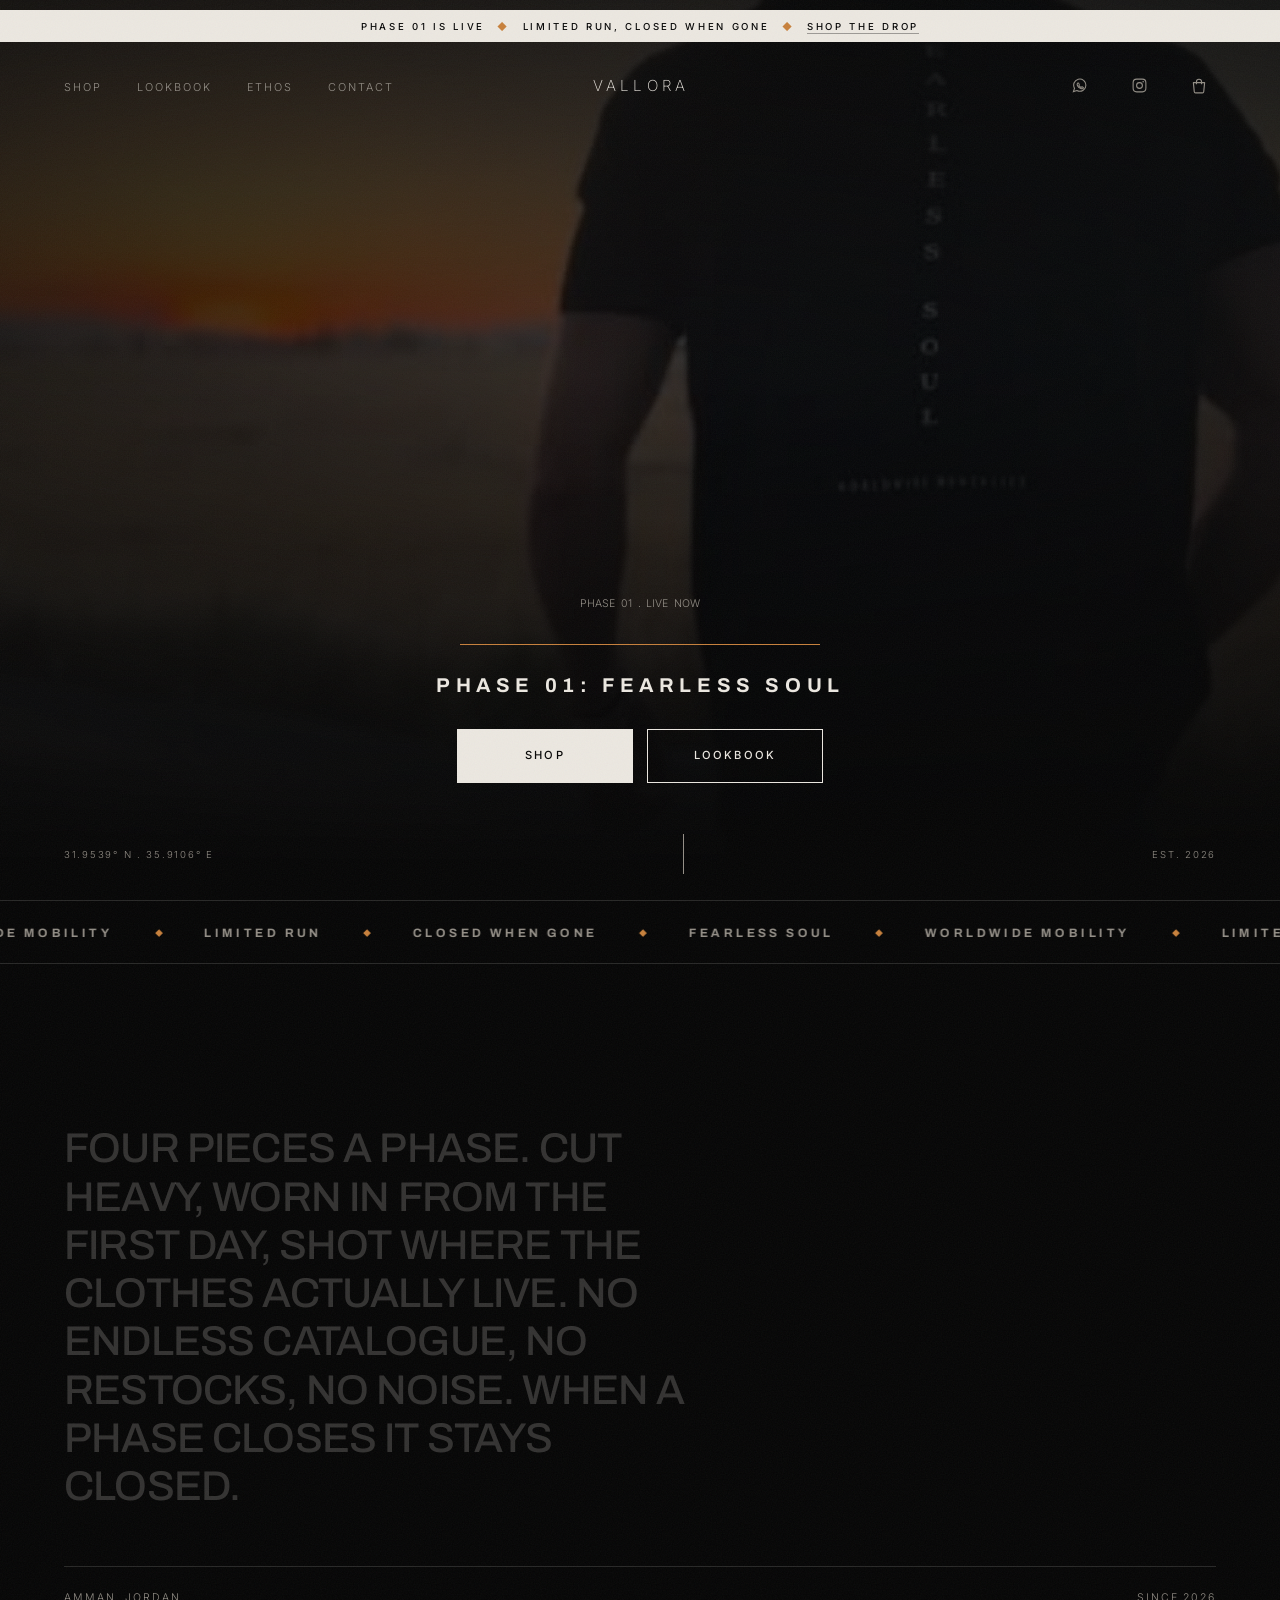
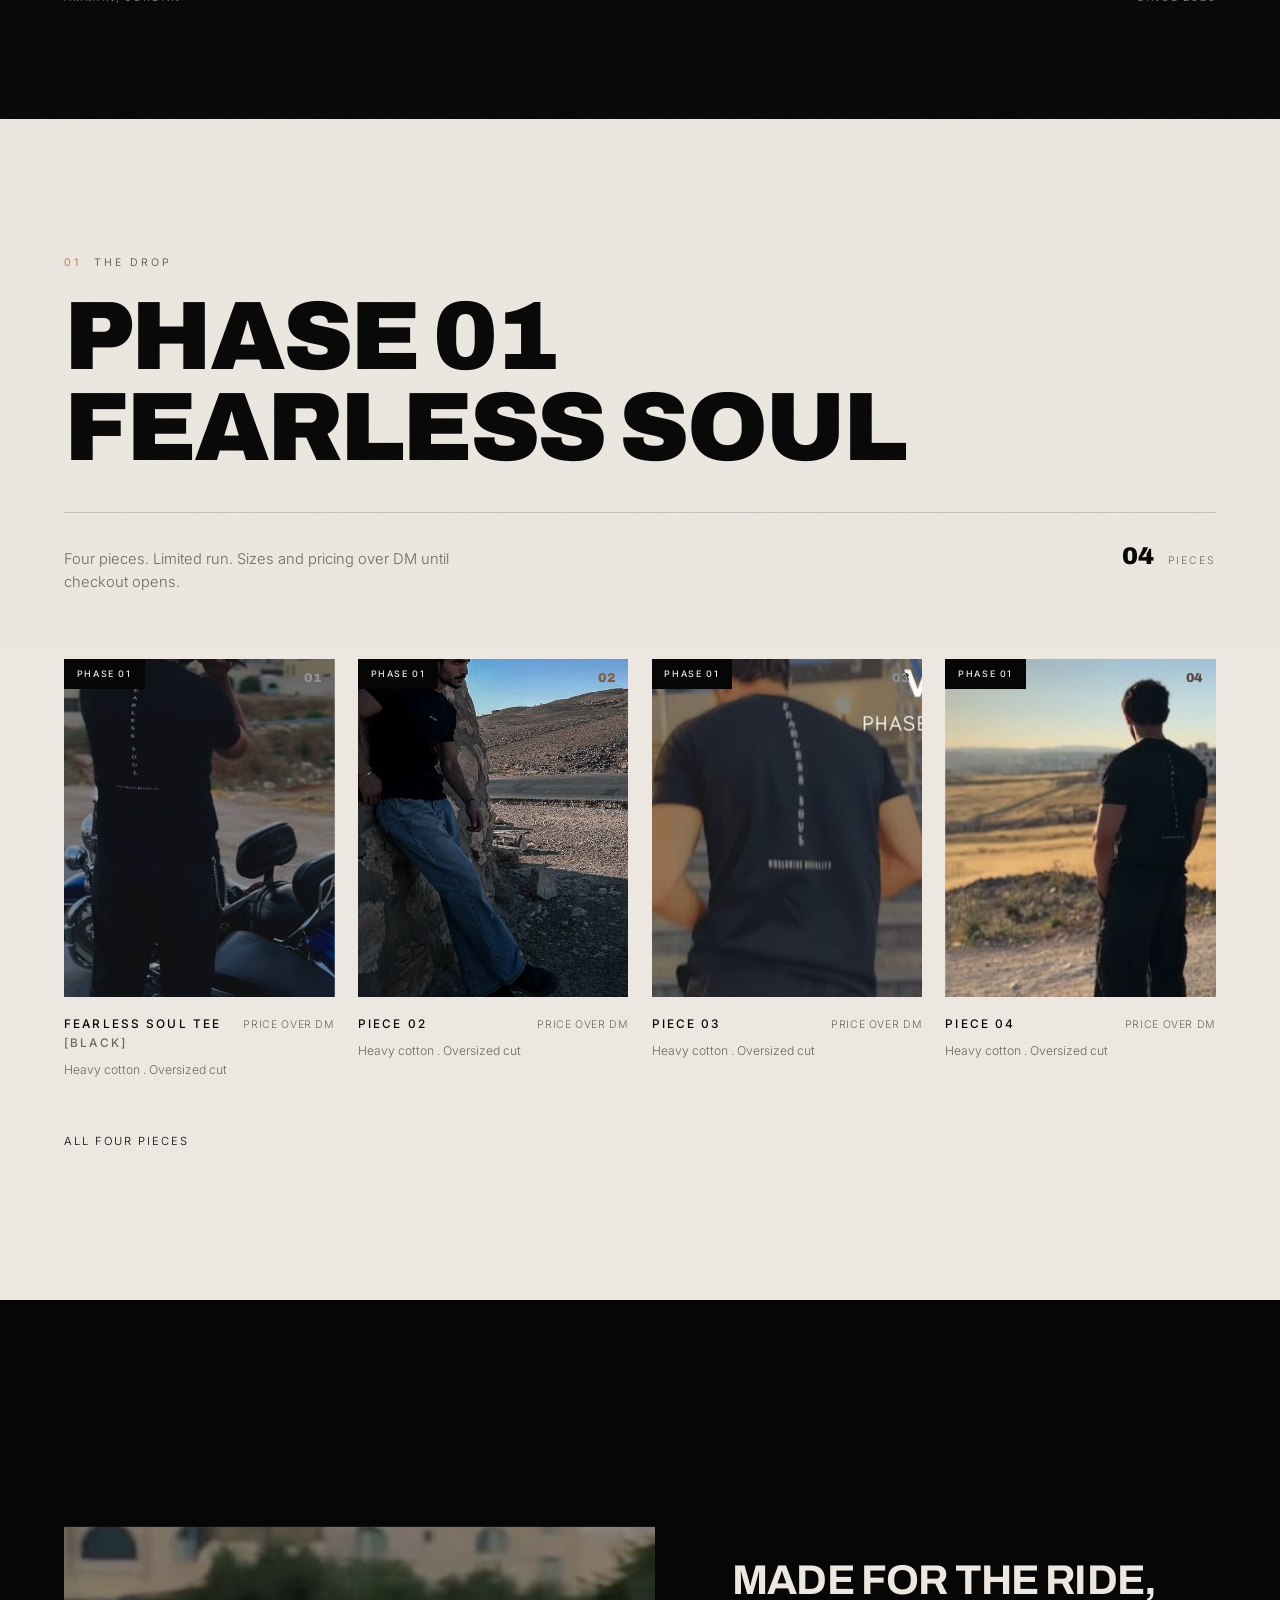
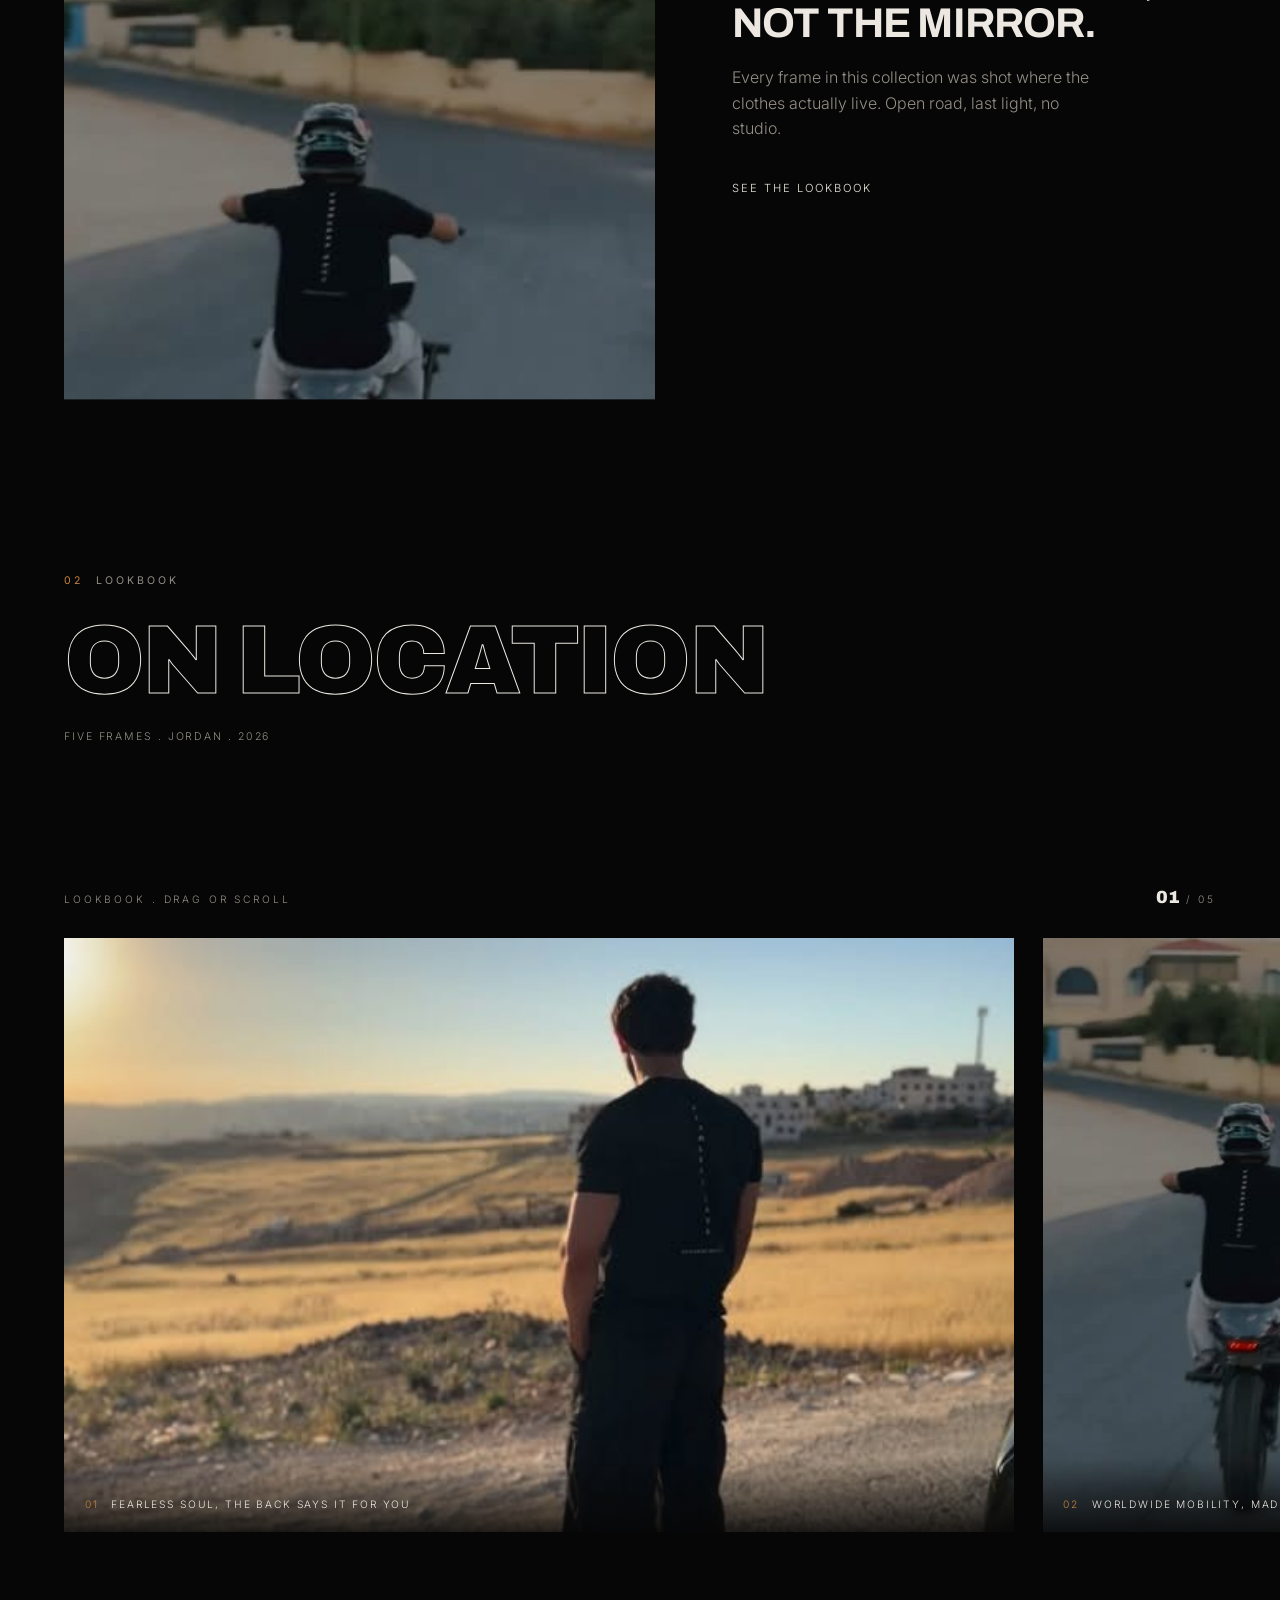
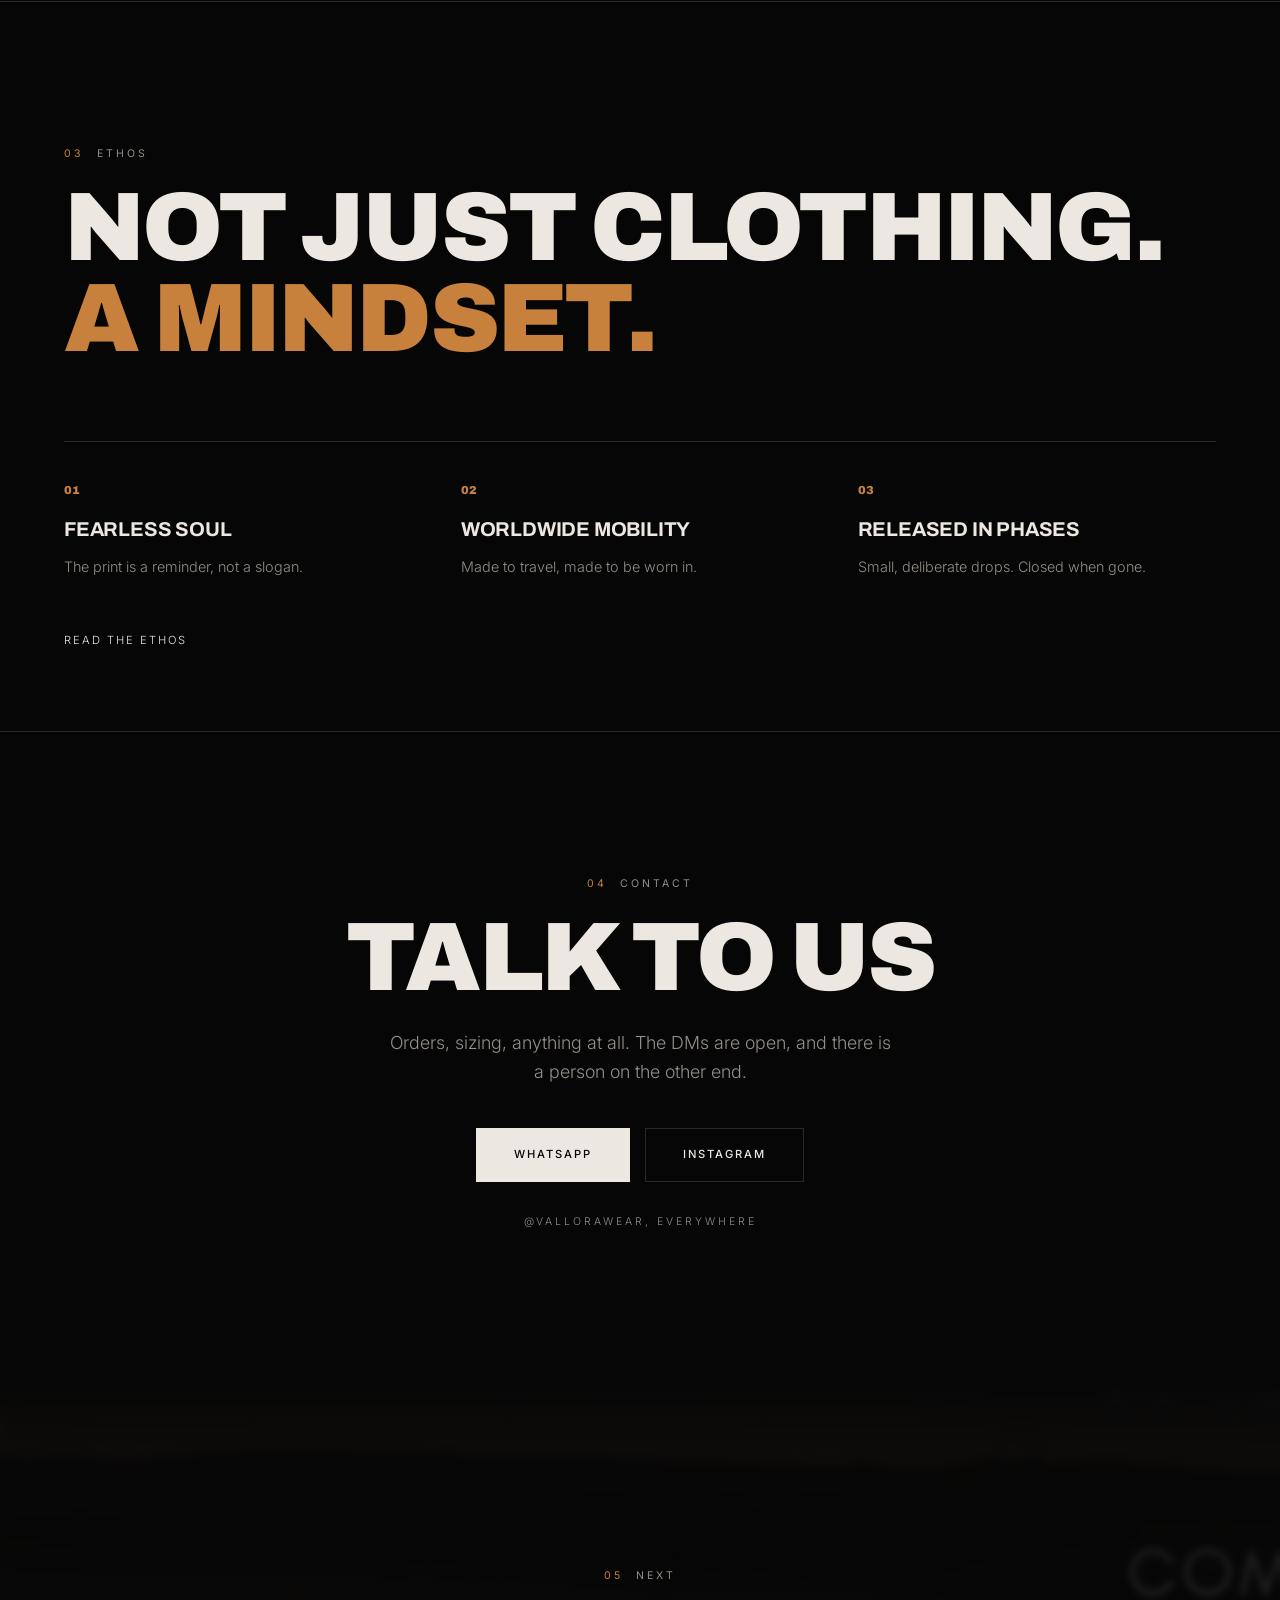
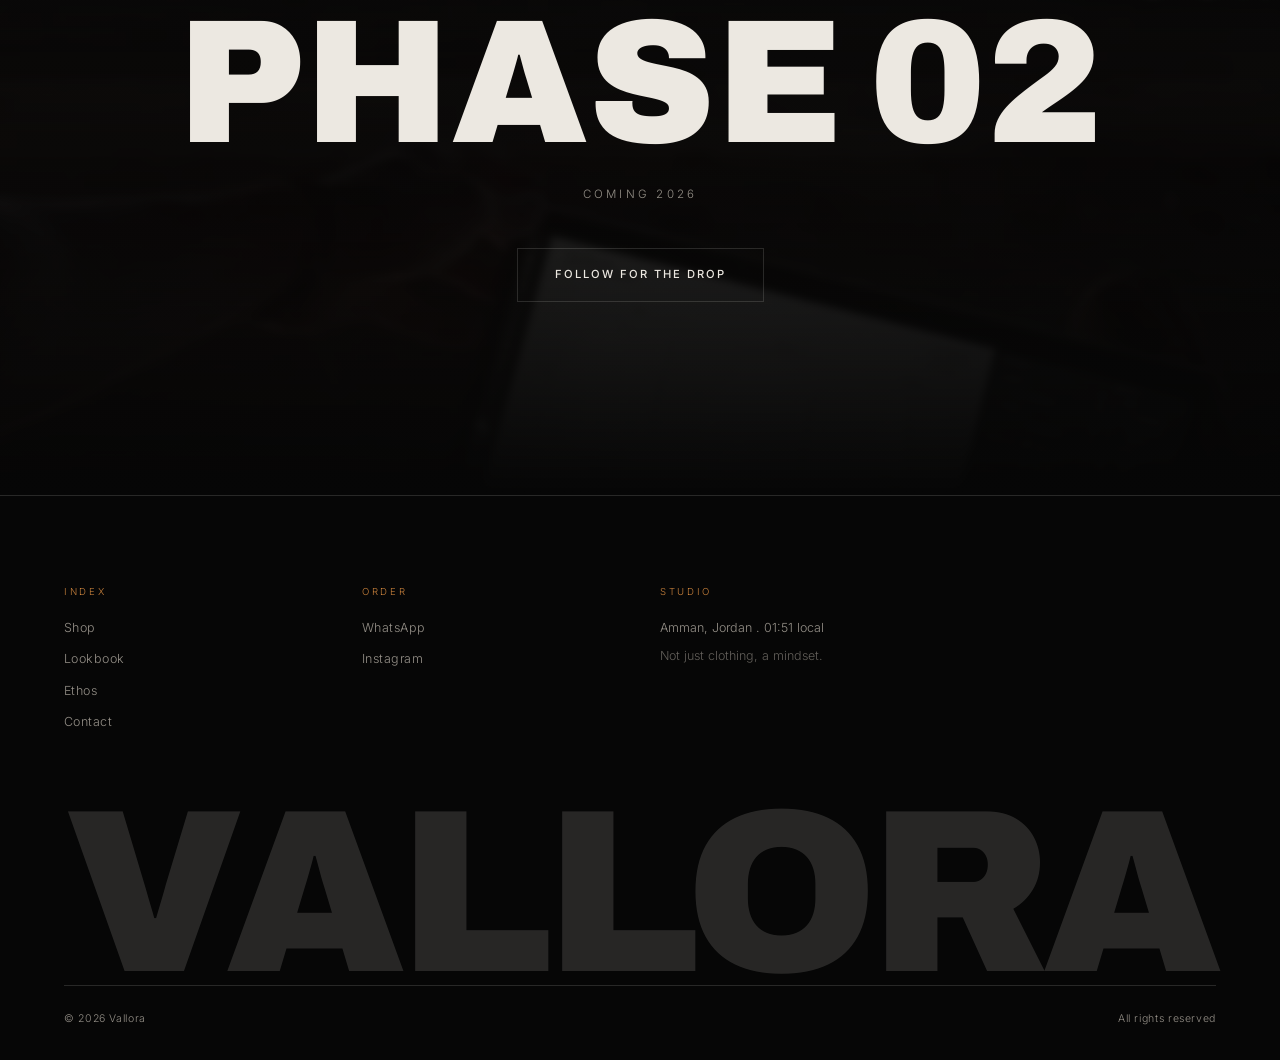
==== commit 7ece8f92: "Make the shop an actual shop: cart, sizes, quantities, order to WhatsApp Every route out of the shop" ====
--- a/index.html
+++ b/index.html
@@ -194,7 +194,6 @@
       </header>
 
       <div class="shop__grid">
-
         <article class="card unmask">
           <a class="card__media" href="shop/fearless-soul-tee.html" data-cursor="open" aria-label="Fearless Soul Tee">
             <img class="card__img" src="assets/img/vallora-04.jpg" alt="Rear view of the Fearless Soul tee, back print set vertical, beside a motorcycle" loading="lazy">
@@ -205,53 +204,55 @@
           </a>
           <div class="card__row">
             <h3 class="card__name"><a href="shop/fearless-soul-tee.html">Fearless Soul Tee <em>[Black]</em></a></h3>
-            <p class="card__price">Price over DM</p>
+            <p class="card__price" data-price-for="fearless-soul-tee">Price over DM</p>
           </div>
           <p class="card__sub">Heavy cotton . Oversized cut</p>
         </article>
 
-        <article class="card card--tbc unmask" data-delay="1">
-          <a class="card__media" href="shop/piece-02.html" data-cursor="open" aria-label="Piece 02, coming">
-            <img class="card__img" src="assets/img/vallora-06.jpg" alt="Phase 01 tee styled with denim" loading="lazy">
-            <span class="card__badge card__badge--tbc">Coming</span>
+        <article class="card unmask" data-delay="1">
+          <a class="card__media" href="shop/piece-02.html" data-cursor="open" aria-label="Piece 02">
+            <img class="card__img" src="assets/img/vallora-06.jpg" alt="Piece 02 worn with denim, full length" loading="lazy">
+            <img class="card__img card__img--alt" src="assets/img/vallora-08.jpg" alt="" aria-hidden="true" loading="lazy">
+            <span class="card__badge">Phase 01</span>
             <span class="card__no">02</span>
             <span class="card__open">View piece</span>
           </a>
           <div class="card__row">
-            <h3 class="card__name"><a href="shop/piece-02.html">Piece 02 <em>[Name TBC]</em></a></h3>
-            <p class="card__price">Price over DM</p>
+            <h3 class="card__name"><a href="shop/piece-02.html">Piece 02</a></h3>
+            <p class="card__price" data-price-for="piece-02">Price over DM</p>
           </div>
-          <p class="card__sub">Details landing with the drop</p>
+          <p class="card__sub">Heavy cotton . Oversized cut</p>
         </article>
 
-        <article class="card card--tbc unmask" data-delay="2">
-          <a class="card__media" href="shop/piece-03.html" data-cursor="open" aria-label="Piece 03, coming">
-            <img class="card__img" src="assets/img/vallora-10.jpg" alt="Phase 01 tee on the steps at dusk" loading="lazy">
-            <span class="card__badge card__badge--tbc">Coming</span>
+        <article class="card unmask" data-delay="2">
+          <a class="card__media" href="shop/piece-03.html" data-cursor="open" aria-label="Piece 03">
+            <img class="card__img" src="assets/img/vallora-10.jpg" alt="Piece 03 worn on the steps at dusk" loading="lazy">
+            <img class="card__img card__img--alt" src="assets/img/vallora-05.jpg" alt="" aria-hidden="true" loading="lazy">
+            <span class="card__badge">Phase 01</span>
             <span class="card__no">03</span>
             <span class="card__open">View piece</span>
           </a>
           <div class="card__row">
-            <h3 class="card__name"><a href="shop/piece-03.html">Piece 03 <em>[Name TBC]</em></a></h3>
-            <p class="card__price">Price over DM</p>
+            <h3 class="card__name"><a href="shop/piece-03.html">Piece 03</a></h3>
+            <p class="card__price" data-price-for="piece-03">Price over DM</p>
           </div>
-          <p class="card__sub">Details landing with the drop</p>
+          <p class="card__sub">Heavy cotton . Oversized cut</p>
         </article>
 
-        <article class="card card--tbc unmask" data-delay="3">
-          <a class="card__media" href="shop/piece-04.html" data-cursor="open" aria-label="Piece 04, coming">
-            <img class="card__img" src="assets/img/vallora-12.jpg" alt="Phase 01 tee at golden hour above the valley" loading="lazy">
-            <span class="card__badge card__badge--tbc">Coming</span>
+        <article class="card unmask" data-delay="3">
+          <a class="card__media" href="shop/piece-04.html" data-cursor="open" aria-label="Piece 04">
+            <img class="card__img" src="assets/img/vallora-12.jpg" alt="Piece 04 worn above the valley at golden hour" loading="lazy">
+            <img class="card__img card__img--alt" src="assets/img/vallora-09.jpg" alt="" aria-hidden="true" loading="lazy">
+            <span class="card__badge">Phase 01</span>
             <span class="card__no">04</span>
             <span class="card__open">View piece</span>
           </a>
           <div class="card__row">
-            <h3 class="card__name"><a href="shop/piece-04.html">Piece 04 <em>[Name TBC]</em></a></h3>
-            <p class="card__price">Price over DM</p>
+            <h3 class="card__name"><a href="shop/piece-04.html">Piece 04</a></h3>
+            <p class="card__price" data-price-for="piece-04">Price over DM</p>
           </div>
-          <p class="card__sub">Details landing with the drop</p>
+          <p class="card__sub">Heavy cotton . Oversized cut</p>
         </article>
-
       </div>
 
       <p class="shop__more reveal">
@@ -421,5 +422,6 @@
 
 <script src="assets/js/config.js"></script>
 <script src="assets/js/main.js"></script>
+<script src="assets/js/cart.js"></script>
 </body>
 </html>
--- a/assets/css/style.css
+++ b/assets/css/style.css
@@ -1047,6 +1047,306 @@
 body.is-locked{overflow:hidden}
 
 /* ============================================================
+   CART
+   No accounts, no card fields. The cart is local, and checkout
+   composes the whole order as a WhatsApp message.
+   ============================================================ */
+
+/* the bag lives in the nav and is injected by cart.js, because a cart with no
+   scripting is not a cart and there is no markup fallback to write */
+.bag{
+  position:relative;
+  display:grid;place-items:center;
+  width:34px;height:34px;
+  color:var(--dim);
+  transition:color .35s var(--ease);
+}
+.bag:hover{color:var(--paper)}
+.bag svg{width:18px;height:18px;fill:none;stroke:currentColor;stroke-width:1.5;stroke-linejoin:round}
+.bag__n{
+  position:absolute;top:-2px;right:-4px;
+  min-width:16px;height:16px;
+  padding:0 4px;
+  border-radius:9px;
+  background:var(--ember);
+  color:var(--ink);
+  font-size:.56rem;
+  font-weight:500;
+  line-height:16px;
+  text-align:center;
+}
+.bag__n[hidden]{display:none}
+
+.cart{position:fixed;inset:0;z-index:395}
+.cart[hidden]{display:none}
+
+.cart__scrim{
+  position:absolute;inset:0;
+  background:rgba(6,6,6,.55);
+  backdrop-filter:blur(5px);
+  -webkit-backdrop-filter:blur(5px);
+  opacity:0;
+  transition:opacity .45s var(--ease);
+}
+.cart.is-open .cart__scrim{opacity:1}
+
+/* the cart is part of the store, so it takes the paper ground with it */
+.cart__panel{
+  --bg:var(--paper);
+  --fg:var(--ink);
+  --dim:#6d675e;
+  --line-c:rgba(6,6,6,.16);
+  position:absolute;top:0;right:0;
+  width:min(460px,100%);
+  height:100%;
+  display:flex;
+  flex-direction:column;
+  background:var(--bg);
+  color:var(--fg);
+  transform:translateX(100%);
+  transition:transform .55s var(--ease-mask);
+}
+.cart.is-open .cart__panel{transform:none}
+
+.cart__head{
+  flex:none;
+  display:flex;
+  align-items:center;
+  justify-content:space-between;
+  gap:1rem;
+  padding:1.4rem clamp(1.2rem,3vw,1.8rem);
+  border-bottom:1px solid var(--line-c);
+}
+.cart__head h2{
+  margin:0;
+  font-size:.72rem;
+  font-weight:500;
+  letter-spacing:var(--track-md);
+  text-transform:uppercase;
+}
+.cart__head span{color:var(--dim)}
+
+.cart__close{
+  position:relative;
+  width:34px;height:34px;
+  flex:none;
+}
+.cart__close span{
+  position:absolute;left:8px;top:16px;
+  width:18px;height:1px;
+  background:var(--fg);
+}
+.cart__close span:nth-child(1){transform:rotate(45deg)}
+.cart__close span:nth-child(2){transform:rotate(-45deg)}
+
+.cart__body{
+  flex:1 1 auto;
+  overflow-y:auto;
+  overscroll-behavior:contain;
+  padding:clamp(1.2rem,3vw,1.8rem);
+}
+
+.cart__list{list-style:none;margin:0;padding:0;display:grid;gap:1.2rem}
+.cart__empty{margin:.5rem 0 0;font-size:.9rem;color:var(--dim)}
+.cart__empty[hidden]{display:none}
+
+.cart__item{
+  display:grid;
+  grid-template-columns:72px 1fr auto;
+  gap:1rem;
+  align-items:start;
+  padding-bottom:1.2rem;
+  border-bottom:1px solid var(--line-c);
+}
+.cart__thumb{display:block;aspect-ratio:4/5;overflow:hidden;background:#d8d3c9}
+.cart__thumb img{width:100%;height:100%;object-fit:cover}
+
+.cart__name{
+  display:block;
+  font-size:.72rem;
+  font-weight:500;
+  letter-spacing:var(--track-md);
+  text-transform:uppercase;
+}
+.cart__name:hover{color:var(--ember)}
+.cart__meta{margin:.35rem 0 .7rem;font-size:.76rem;color:var(--dim)}
+.cart__line{margin:0;font-size:.76rem;white-space:nowrap}
+
+.cart__qty{display:flex;align-items:center;gap:.5rem}
+.cart__qty button{
+  width:26px;height:26px;
+  border:1px solid var(--line-c);
+  font-size:.85rem;
+  line-height:1;
+  transition:border-color .3s var(--ease),background .3s var(--ease);
+}
+.cart__qty button:hover{border-color:var(--fg)}
+.cart__qty span{min-width:1.4rem;text-align:center;font-size:.8rem}
+.cart__del{
+  width:auto !important;
+  margin-left:.4rem;
+  border:0 !important;
+  font-size:.62rem !important;
+  letter-spacing:var(--track-md);
+  text-transform:uppercase;
+  color:var(--dim);
+}
+.cart__del:hover{color:var(--fg)}
+
+.cart__details{margin-top:1.8rem}
+.cart__details[hidden]{display:none}
+.cart__details h3{
+  margin:0 0 1.1rem;
+  font-size:.66rem;
+  font-weight:500;
+  letter-spacing:var(--track-md);
+  text-transform:uppercase;
+}
+.cart__details label{
+  display:block;
+  margin-bottom:.4rem;
+  font-size:.58rem;
+  letter-spacing:var(--track-md);
+  text-transform:uppercase;
+  color:var(--dim);
+}
+.cart__details input,.cart__details textarea{
+  width:100%;
+  padding:.7rem .8rem;
+  border:1px solid var(--line-c);
+  background:transparent;
+  color:var(--fg);
+  font:inherit;
+  font-size:.88rem;
+  border-radius:0;
+  transition:border-color .3s var(--ease);
+}
+.cart__details input:focus,.cart__details textarea:focus{outline:none;border-color:var(--fg)}
+.cart__details textarea{min-height:5rem;resize:vertical}
+.cart__details .rform__row{grid-template-columns:1fr;gap:.8rem}
+
+.cart__foot{
+  flex:none;
+  padding:clamp(1.2rem,3vw,1.6rem);
+  border-top:1px solid var(--line-c);
+  background:var(--bg);
+}
+.cart__total{
+  display:flex;
+  align-items:baseline;
+  justify-content:space-between;
+  gap:1rem;
+  margin-bottom:1rem;
+  font-size:.66rem;
+  letter-spacing:var(--track-md);
+  text-transform:uppercase;
+  color:var(--dim);
+}
+.cart__total strong{
+  font-family:"Archivo",sans-serif;
+  font-weight:900;
+  font-size:1.1rem;
+  letter-spacing:-.01em;
+  color:var(--fg);
+  text-transform:none;
+}
+.cart__send{width:100%}
+.cart__send[aria-disabled="true"]{opacity:.4;pointer-events:none}
+.cart__err{
+  margin:0 0 .8rem;
+  font-size:.78rem;
+  color:#b4472f;
+}
+.cart__err[hidden]{display:none}
+.cart__note{margin:.9rem 0 0;font-size:.7rem;line-height:1.5;color:var(--dim)}
+
+/* ── buying row on a product page ───────────────────────── */
+
+/* the fit scale, per the client's reference: five marks, one filled, and
+   three labels. it reports how the piece runs, it is not a control. */
+.fit{margin:1.8rem 0}
+.fit__scale{
+  display:grid;
+  grid-template-columns:repeat(5,1fr);
+  gap:.5rem;
+  margin-bottom:.7rem;
+}
+.fit__scale span{
+  height:3px;
+  background:rgba(6,6,6,.14);
+}
+.fit__scale span.is-on{background:var(--fg)}
+.fit__labels{
+  display:flex;
+  justify-content:space-between;
+  gap:1rem;
+  font-size:.6rem;
+  letter-spacing:var(--track-md);
+  text-transform:uppercase;
+  color:var(--dim);
+}
+.fit__labels span:nth-child(2){text-align:center}
+.fit__labels span:nth-child(3){text-align:right}
+
+.chip.is-out{
+  opacity:.4;
+  cursor:not-allowed;
+  text-decoration:line-through;
+}
+.chip.is-out:hover{border-color:var(--line-c)}
+
+/* asks for a size when someone adds without picking one */
+@keyframes ask{
+  0%,100%{transform:translateX(0)}
+  20%{transform:translateX(-5px)}
+  40%{transform:translateX(5px)}
+  60%{transform:translateX(-3px)}
+  80%{transform:translateX(3px)}
+}
+.chips.is-asking{animation:ask .45s var(--ease)}
+
+.buy{
+  display:grid;
+  grid-template-columns:auto 1fr;
+  gap:.7rem;
+  margin-top:1.6rem;
+}
+.qty{
+  display:flex;
+  align-items:center;
+  border:1px solid var(--fg);
+}
+.qty button{
+  width:44px;height:100%;
+  font-size:1rem;
+  line-height:1;
+  transition:background .3s var(--ease),color .3s var(--ease);
+}
+.qty button:hover{background:var(--fg);color:var(--bg)}
+.qty span{
+  min-width:2.4rem;
+  text-align:center;
+  font-size:.85rem;
+  font-variant-numeric:tabular-nums;
+}
+.buy .btn{width:100%}
+.buy__err{
+  grid-column:1/-1;
+  margin:.2rem 0 0;
+  font-size:.76rem;
+  color:#b4472f;
+}
+.buy__err[hidden]{display:none}
+
+.pdp__alt{
+  margin-top:1rem;
+  font-size:.76rem;
+  color:var(--dim);
+}
+.pdp__alt a{border-bottom:1px solid var(--line-c)}
+.pdp__alt a:hover{border-color:var(--fg);color:var(--fg)}
+
+/* ============================================================
    inner pages
    Every page except the landing opens under a solid nav and a
    page head, so the top of a page always tells you where you are.
